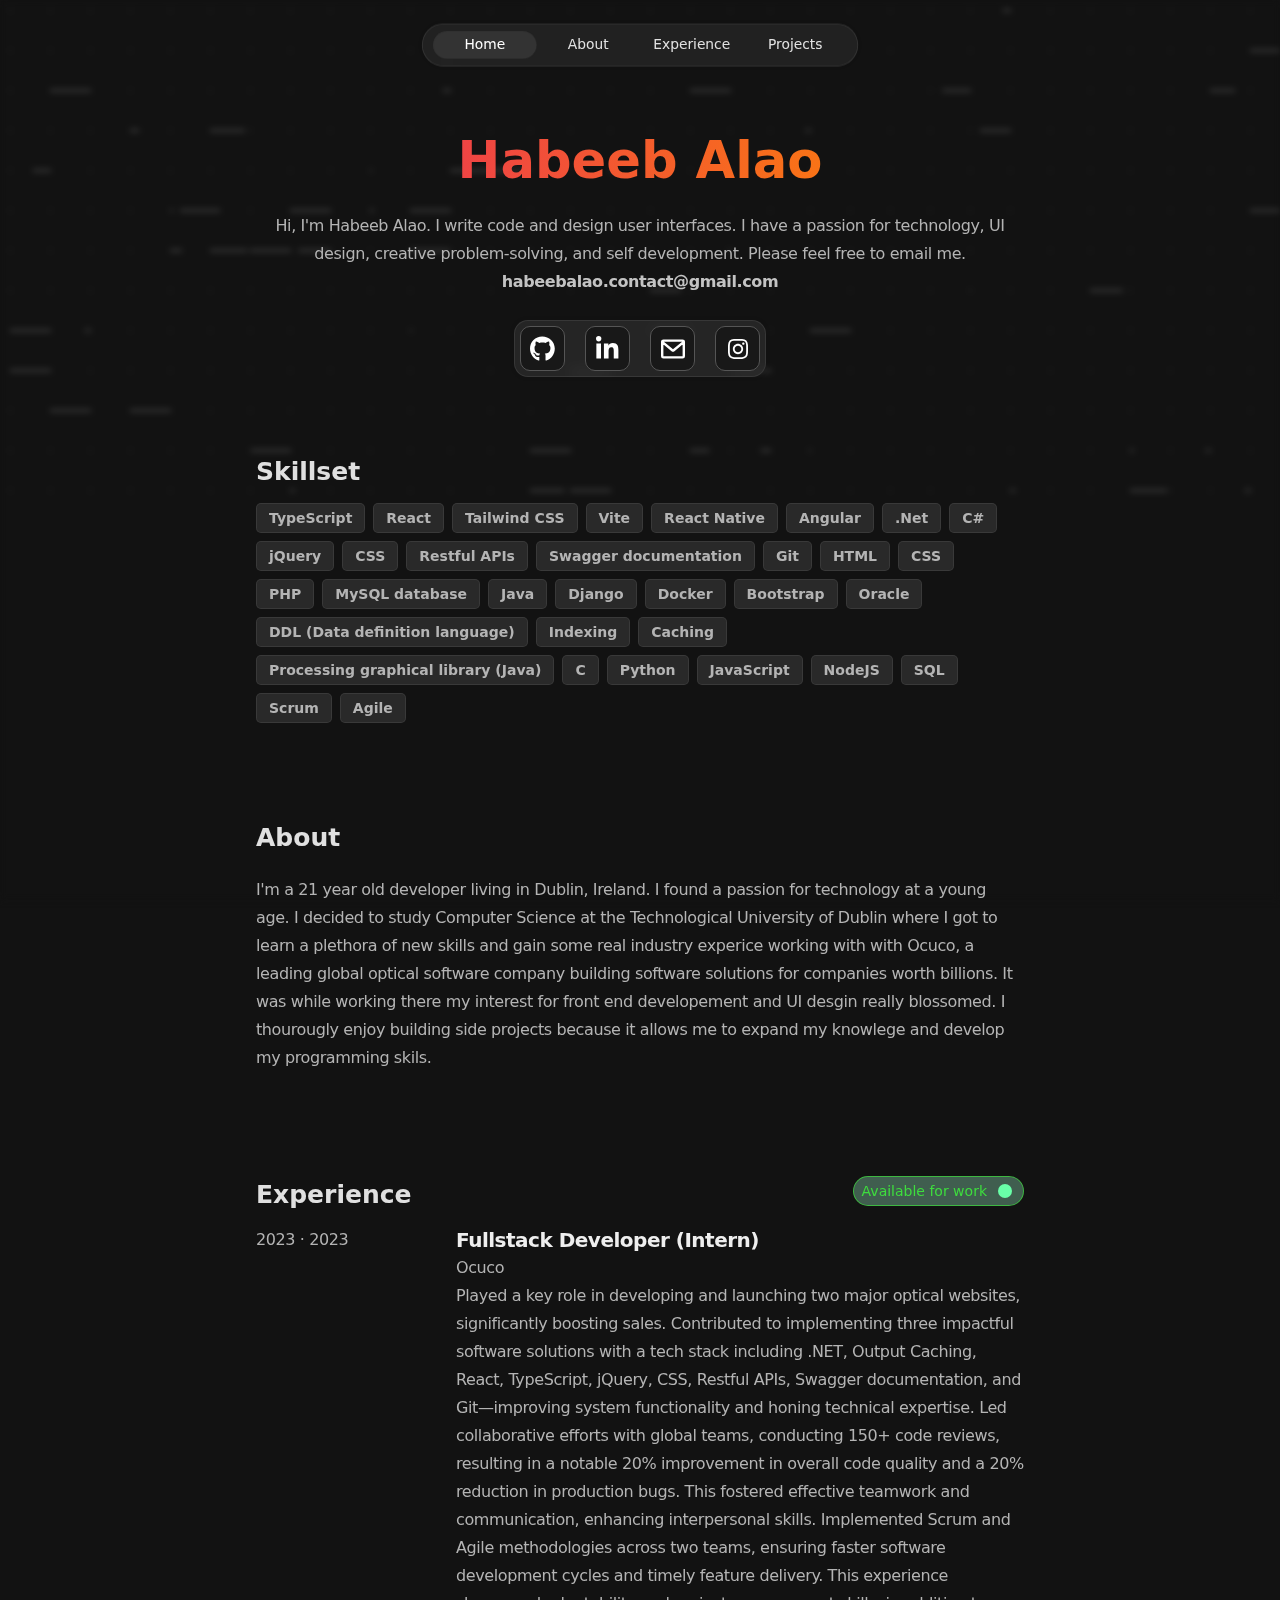
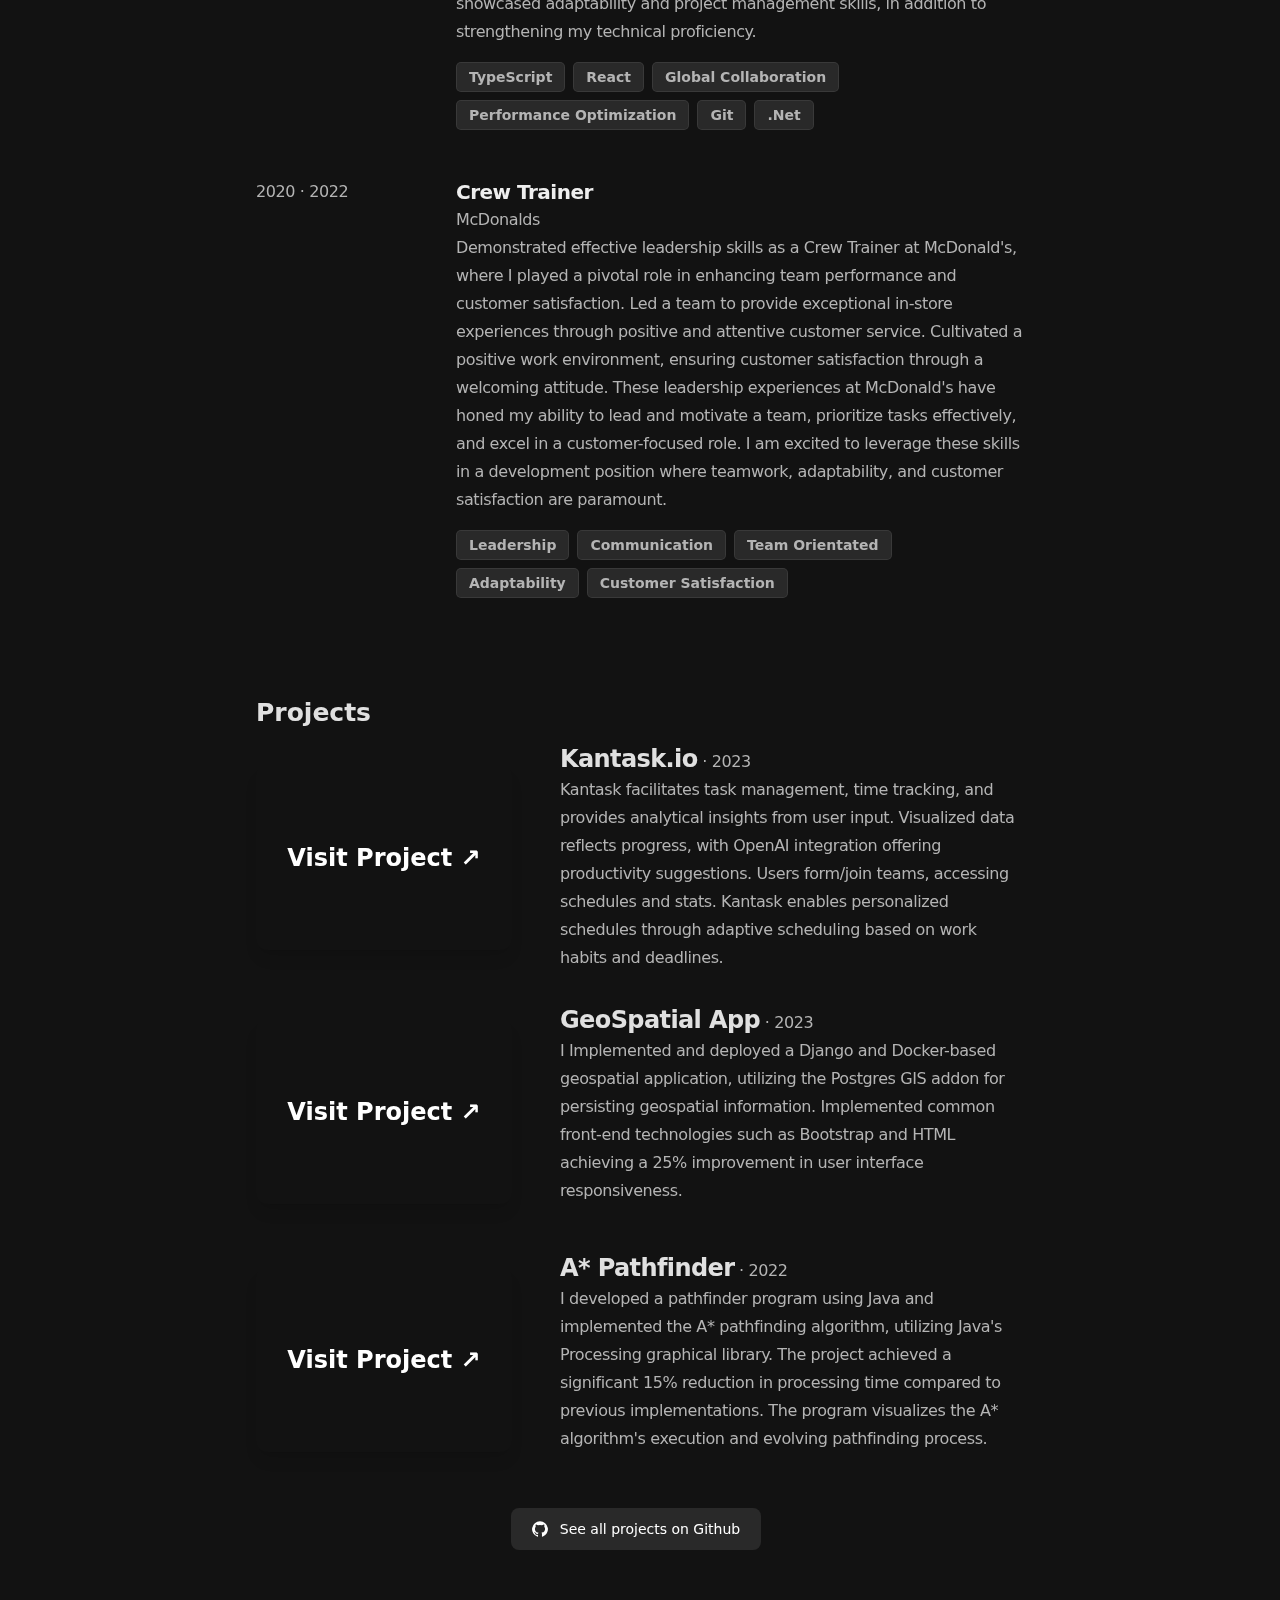
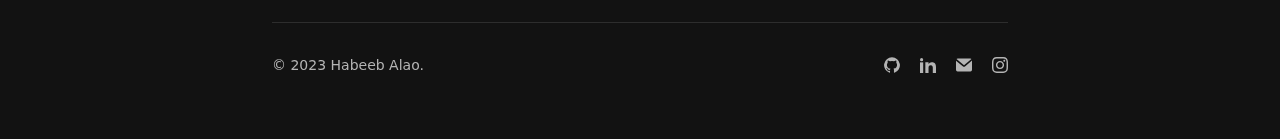
==== index.html @ b889e2da "Updates" ====
<!doctype html>
<html lang="en" data-theme="dark">

<head>
  <meta charset="UTF-8" />
  <meta name="theme-color" content="#121212">
  <link rel="apple-touch-icon" sizes="180x180" href="/assets/apple-touch-icon-Z9yjEpkU.png">
  <link rel="icon" type="image/png" sizes="32x32" href="/assets/favicon-32x32-E_daHqDB.png">
  <link rel="icon" type="image/png" sizes="16x16" href="/assets/favicon-16x16-yGhbkMaC.png">
  <link rel="manifest" href="/assets/site-cBxXiAWk.webmanifest">
  <meta name="viewport" content="width=device-width, initial-scale=1.0" />
  <title>Habeeb Alao | Website</title>
  <script type="module" crossorigin src="/assets/index-dThUNe9s.js"></script>
  <link rel="stylesheet" crossorigin href="/assets/index-zAKXNHGH.css">
</head>

<body>
  <div id="root"></div>
</body>

</html>
---- assets/index-zAKXNHGH.css ----
#root{max-width:1280px;margin:0 auto;padding:2rem;text-align:center}.logo{height:6em;padding:1.5em;will-change:filter;transition:filter .3s}.logo:hover{filter:drop-shadow(0 0 2em #646cffaa)}.logo.react:hover{filter:drop-shadow(0 0 2em #61dafbaa)}@keyframes logo-spin{0%{transform:rotate(0)}to{transform:rotate(360deg)}}@media (prefers-reduced-motion: no-preference){a:nth-of-type(2) .logo{animation:logo-spin infinite 20s linear}}.card{padding:2em}.read-the-docs{color:#888}.social-card{height:-moz-fit-content;height:fit-content;width:-moz-fit-content;width:fit-content;display:flex;align-items:center;justify-content:center;gap:20px;background:#37373780;-webkit-backdrop-filter:blur(5px);backdrop-filter:blur(5px);box-shadow:0 0 5px #0000001a;border:1px solid #404040b5;padding:5px;border-radius:14px}.Btn{width:45px;height:45px;display:flex;align-items:center;justify-content:center;border:none;background-color:transparent;position:relative;border-radius:7px;cursor:pointer;transition:all .3s}.svgContainer{min-width:45px;min-height:45px;display:flex;align-items:center;justify-content:center;background-color:transparent;-webkit-backdrop-filter:blur(0px);backdrop-filter:blur(0px);letter-spacing:.8px;padding:5px;border-radius:10px;transition:all .3s;border:1px solid rgba(156,156,156,.466);z-index:2}.BG{position:absolute;width:100%;height:100%;background:#181818;z-index:1;border-radius:10px;pointer-events:none;transition:all .3s;font-size:0px}.github:hover .BG{background:#24292e}.linkdin:hover .BG{background:#0077b5}.email:hover .BG{background:#c71610}.instagram:hover .BG{background:#f09433;background:linear-gradient(45deg,#f09433,#e6683c,#dc2743,#cc2366,#bc1888);filter:progid:DXImageTransform.Microsoft.gradient(startColorstr="#f09433",endColorstr="#bc1888",GradientType=1)}.Btn:hover .BG{transform:scale(1.5);font-size:20px;color:#fff}.Btn:hover .svgContainer{border:1px solid rgba(216,216,216,.466);background-color:#d1d1d177;-webkit-backdrop-filter:blur(4px);backdrop-filter:blur(4px)}.loader{height:20px;width:20px;border-radius:50%;background-color:#69ffa8;animation:1.5s pulse infinite ease-in-out}@keyframes pulse{0%{box-shadow:0 0 #69ffa8}to{box-shadow:0 0 0 14px #69ffa800}}.selected-item{text-align:center}.controls-container{--highlight-width: auto;--highlight-x-pos: 0;display:fixed;margin:0}.controls{display:inline-flex;justify-content:space-between;background:#262626cc;-webkit-backdrop-filter:blur(10px);backdrop-filter:blur(10px);box-shadow:0 0 5px #0000001a;border-radius:50px;border:1px solid #404040b5;max-width:700px;padding:12px;margin:auto;overflow:hidden;position:relative}.controls input{opacity:0;margin:0;top:0;right:0;bottom:0;left:0;position:absolute;width:100%;cursor:pointer;height:100%}.segment{min-width:120px;position:relative;text-align:center;z-index:1}.segment label{cursor:pointer;display:block;font-weight:400;padding:0 5px;transition:color .5s ease}.segment.active label{color:#fff}.controls:before{content:"";background:#373737cc;width:var(--highlight-width);transform:translate(var(--highlight-x-pos));position:absolute;top:8px;bottom:8px;left:0;z-index:0;-webkit-backdrop-filter:blur(5px);backdrop-filter:blur(5px);border-radius:22px}.controls.ready:before{transition:transform .3s ease,width .3s ease}@media (min-width: 0px){.controls-container{scale:.6;transition:scale .5s ease}}@media (min-width: 365px){.controls-container{scale:.7;transition:scale .5s ease}}@media (min-width: 424px){.controls-container{scale:.8;transition:scale .5s ease}}@media (min-width: 515px){.controls-container{scale:1}}@media (min-width: 1024px){.controls-container{scale:1}}*,:before,:after{box-sizing:border-box;border-width:0;border-style:solid;border-color:#e5e7eb}:before,:after{--tw-content: ""}html,:host{line-height:1.5;-webkit-text-size-adjust:100%;-moz-tab-size:4;-o-tab-size:4;tab-size:4;font-family:ui-sans-serif,system-ui,sans-serif,"Apple Color Emoji","Segoe UI Emoji",Segoe UI Symbol,"Noto Color Emoji";font-feature-settings:normal;font-variation-settings:normal;-webkit-tap-highlight-color:transparent}body{margin:0;line-height:inherit}hr{height:0;color:inherit;border-top-width:1px}abbr:where([title]){-webkit-text-decoration:underline dotted;text-decoration:underline dotted}h1,h2,h3,h4,h5,h6{font-size:inherit;font-weight:inherit}a{color:inherit;text-decoration:inherit}b,strong{font-weight:bolder}code,kbd,samp,pre{font-family:ui-monospace,SFMono-Regular,Menlo,Monaco,Consolas,Liberation Mono,Courier New,monospace;font-feature-settings:normal;font-variation-settings:normal;font-size:1em}small{font-size:80%}sub,sup{font-size:75%;line-height:0;position:relative;vertical-align:baseline}sub{bottom:-.25em}sup{top:-.5em}table{text-indent:0;border-color:inherit;border-collapse:collapse}button,input,optgroup,select,textarea{font-family:inherit;font-feature-settings:inherit;font-variation-settings:inherit;font-size:100%;font-weight:inherit;line-height:inherit;color:inherit;margin:0;padding:0}button,select{text-transform:none}button,[type=button],[type=reset],[type=submit]{-webkit-appearance:button;background-color:transparent;background-image:none}:-moz-focusring{outline:auto}:-moz-ui-invalid{box-shadow:none}progress{vertical-align:baseline}::-webkit-inner-spin-button,::-webkit-outer-spin-button{height:auto}[type=search]{-webkit-appearance:textfield;outline-offset:-2px}::-webkit-search-decoration{-webkit-appearance:none}::-webkit-file-upload-button{-webkit-appearance:button;font:inherit}summary{display:list-item}blockquote,dl,dd,h1,h2,h3,h4,h5,h6,hr,figure,p,pre{margin:0}fieldset{margin:0;padding:0}legend{padding:0}ol,ul,menu{list-style:none;margin:0;padding:0}dialog{padding:0}textarea{resize:vertical}input::-moz-placeholder,textarea::-moz-placeholder{opacity:1;color:#9ca3af}input::placeholder,textarea::placeholder{opacity:1;color:#9ca3af}button,[role=button]{cursor:pointer}:disabled{cursor:default}img,svg,video,canvas,audio,iframe,embed,object{display:block;vertical-align:middle}img,video{max-width:100%;height:auto}[hidden]{display:none}*,:before,:after{--tw-border-spacing-x: 0;--tw-border-spacing-y: 0;--tw-translate-x: 0;--tw-translate-y: 0;--tw-rotate: 0;--tw-skew-x: 0;--tw-skew-y: 0;--tw-scale-x: 1;--tw-scale-y: 1;--tw-pan-x: ;--tw-pan-y: ;--tw-pinch-zoom: ;--tw-scroll-snap-strictness: proximity;--tw-gradient-from-position: ;--tw-gradient-via-position: ;--tw-gradient-to-position: ;--tw-ordinal: ;--tw-slashed-zero: ;--tw-numeric-figure: ;--tw-numeric-spacing: ;--tw-numeric-fraction: ;--tw-ring-inset: ;--tw-ring-offset-width: 0px;--tw-ring-offset-color: #fff;--tw-ring-color: rgb(59 130 246 / .5);--tw-ring-offset-shadow: 0 0 #0000;--tw-ring-shadow: 0 0 #0000;--tw-shadow: 0 0 #0000;--tw-shadow-colored: 0 0 #0000;--tw-blur: ;--tw-brightness: ;--tw-contrast: ;--tw-grayscale: ;--tw-hue-rotate: ;--tw-invert: ;--tw-saturate: ;--tw-sepia: ;--tw-drop-shadow: ;--tw-backdrop-blur: ;--tw-backdrop-brightness: ;--tw-backdrop-contrast: ;--tw-backdrop-grayscale: ;--tw-backdrop-hue-rotate: ;--tw-backdrop-invert: ;--tw-backdrop-opacity: ;--tw-backdrop-saturate: ;--tw-backdrop-sepia: }::backdrop{--tw-border-spacing-x: 0;--tw-border-spacing-y: 0;--tw-translate-x: 0;--tw-translate-y: 0;--tw-rotate: 0;--tw-skew-x: 0;--tw-skew-y: 0;--tw-scale-x: 1;--tw-scale-y: 1;--tw-pan-x: ;--tw-pan-y: ;--tw-pinch-zoom: ;--tw-scroll-snap-strictness: proximity;--tw-gradient-from-position: ;--tw-gradient-via-position: ;--tw-gradient-to-position: ;--tw-ordinal: ;--tw-slashed-zero: ;--tw-numeric-figure: ;--tw-numeric-spacing: ;--tw-numeric-fraction: ;--tw-ring-inset: ;--tw-ring-offset-width: 0px;--tw-ring-offset-color: #fff;--tw-ring-color: rgb(59 130 246 / .5);--tw-ring-offset-shadow: 0 0 #0000;--tw-ring-shadow: 0 0 #0000;--tw-shadow: 0 0 #0000;--tw-shadow-colored: 0 0 #0000;--tw-blur: ;--tw-brightness: ;--tw-contrast: ;--tw-grayscale: ;--tw-hue-rotate: ;--tw-invert: ;--tw-saturate: ;--tw-sepia: ;--tw-drop-shadow: ;--tw-backdrop-blur: ;--tw-backdrop-brightness: ;--tw-backdrop-contrast: ;--tw-backdrop-grayscale: ;--tw-backdrop-hue-rotate: ;--tw-backdrop-invert: ;--tw-backdrop-opacity: ;--tw-backdrop-saturate: ;--tw-backdrop-sepia: }.sr-only{position:absolute;width:1px;height:1px;padding:0;margin:-1px;overflow:hidden;clip:rect(0,0,0,0);white-space:nowrap;border-width:0}.pointer-events-none{pointer-events:none}.visible{visibility:visible}.invisible{visibility:hidden}.static{position:static}.fixed{position:fixed}.absolute{position:absolute}.relative{position:relative}.sticky{position:sticky}.inset-0{top:0;right:0;bottom:0;left:0}.inset-4{top:1rem;right:1rem;bottom:1rem;left:1rem}.inset-x-0{left:0;right:0}.bottom-0{bottom:0}.bottom-\[10\%\]{bottom:10%}.bottom-\[5\%\]{bottom:5%}.left-0{left:0}.left-1{left:.25rem}.left-1\.5{left:.375rem}.left-1\/2{left:50%}.left-2{left:.5rem}.left-3{left:.75rem}.left-\[10\%\]{left:10%}.left-\[5\%\]{left:5%}.right-1{right:.25rem}.right-1\.5{right:.375rem}.right-3{right:.75rem}.right-\[10\%\]{right:10%}.right-\[5\%\]{right:5%}.top-0{top:0}.top-1{top:.25rem}.top-1\/2{top:50%}.top-\[10\%\]{top:10%}.top-\[5\%\]{top:5%}.top-\[var\(--navbar-height\)\]{top:var(--navbar-height)}.-z-30{z-index:-30}.z-0{z-index:0}.z-10{z-index:10}.z-20{z-index:20}.z-30{z-index:30}.z-40{z-index:40}.z-50{z-index:50}.-m-2{margin:-.5rem}.-m-2\.5{margin:-.625rem}.m-0{margin:0}.mx-0{margin-left:0;margin-right:0}.mx-1{margin-left:.25rem;margin-right:.25rem}.mx-\[calc\(\(theme\(spacing\.5\)-theme\(spacing\.1\)\)\/2\)\]{margin-left:.5rem;margin-right:.5rem}.mx-\[calc\(\(theme\(spacing\.6\)-theme\(spacing\.3\)\)\/2\)\]{margin-left:.375rem;margin-right:.375rem}.mx-\[calc\(\(theme\(spacing\.7\)-theme\(spacing\.5\)\)\/2\)\]{margin-left:.25rem;margin-right:.25rem}.mx-auto{margin-left:auto;margin-right:auto}.my-0{margin-top:0;margin-bottom:0}.my-1{margin-top:.25rem;margin-bottom:.25rem}.my-16{margin-top:4rem;margin-bottom:4rem}.my-6{margin-top:1.5rem;margin-bottom:1.5rem}.my-\[calc\(\(theme\(spacing\.5\)-theme\(spacing\.1\)\)\/2\)\]{margin-top:.5rem;margin-bottom:.5rem}.my-\[calc\(\(theme\(spacing\.6\)-theme\(spacing\.3\)\)\/2\)\]{margin-top:.375rem;margin-bottom:.375rem}.my-\[calc\(\(theme\(spacing\.7\)-theme\(spacing\.5\)\)\/2\)\]{margin-top:.25rem;margin-bottom:.25rem}.-mr-2{margin-right:-.5rem}.-ms-2{margin-inline-start:-.5rem}.mb-1{margin-bottom:.25rem}.mb-1\.5{margin-bottom:.375rem}.mb-14{margin-bottom:3.5rem}.mb-2{margin-bottom:.5rem}.mb-3{margin-bottom:.75rem}.mb-4{margin-bottom:1rem}.mb-5{margin-bottom:1.25rem}.mb-6{margin-bottom:1.5rem}.mb-px{margin-bottom:1px}.me-2{margin-inline-end:.5rem}.ml-1{margin-left:.25rem}.ml-2{margin-left:.5rem}.mr-2{margin-right:.5rem}.mr-3{margin-right:.75rem}.ms-5{margin-inline-start:1.25rem}.mt-1{margin-top:.25rem}.mt-10{margin-top:2.5rem}.mt-2{margin-top:.5rem}.mt-4{margin-top:1rem}.mt-\[60px\]{margin-top:60px}.box-border{box-sizing:border-box}.line-clamp-1{overflow:hidden;display:-webkit-box;-webkit-box-orient:vertical;-webkit-line-clamp:1}.block{display:block}.inline-block{display:inline-block}.flex{display:flex}.inline-flex{display:inline-flex}.table{display:table}.grid{display:grid}.inline-grid{display:inline-grid}.hidden{display:none}.\!h-auto{height:auto!important}.h-1{height:.25rem}.h-1\.5{height:.375rem}.h-10{height:2.5rem}.h-12{height:3rem}.h-14{height:3.5rem}.h-16{height:4rem}.h-2{height:.5rem}.h-2\.5{height:.625rem}.h-3{height:.75rem}.h-3\.5{height:.875rem}.h-4{height:1rem}.h-40{height:10rem}.h-5{height:1.25rem}.h-6{height:1.5rem}.h-7{height:1.75rem}.h-8{height:2rem}.h-9{height:2.25rem}.h-\[100dvh\]{height:100dvh}.h-\[216px\]{height:216px}.h-\[2px\]{height:2px}.h-\[calc\(100dvh_-_var\(--navbar-height\)_-_1px\)\]{height:calc(100dvh - var(--navbar-height) - 1px)}.h-\[var\(--navbar-height\)\]{height:var(--navbar-height)}.h-auto{height:auto}.h-fit{height:-moz-fit-content;height:fit-content}.h-full{height:100%}.h-min{height:-moz-min-content;height:min-content}.h-px{height:1px}.h-screen{height:100vh}.max-h-64{max-height:16rem}.max-h-\[calc\(100\%_-_7\.5rem\)\]{max-height:calc(100% - 7.5rem)}.min-h-3{min-height:.75rem}.min-h-3\.5{min-height:.875rem}.min-h-4{min-height:1rem}.min-h-40{min-height:10rem}.min-h-5{min-height:1.25rem}.min-h-6{min-height:1.5rem}.min-h-7{min-height:1.75rem}.w-1{width:.25rem}.w-1\.5{width:.375rem}.w-10{width:2.5rem}.w-12{width:3rem}.w-14{width:3.5rem}.w-2{width:.5rem}.w-2\.5{width:.625rem}.w-3{width:.75rem}.w-3\.5{width:.875rem}.w-4{width:1rem}.w-5{width:1.25rem}.w-6{width:1.5rem}.w-7{width:1.75rem}.w-72{width:18rem}.w-8{width:2rem}.w-9{width:2.25rem}.w-\[80\%\]{width:80%}.w-auto{width:auto}.w-full{width:100%}.w-max{width:-moz-max-content;width:max-content}.w-px{width:1px}.w-screen{width:100vw}.min-w-10{min-width:2.5rem}.min-w-3{min-width:.75rem}.min-w-3\.5{min-width:.875rem}.min-w-4{min-width:1rem}.min-w-5{min-width:1.25rem}.min-w-6{min-width:1.5rem}.min-w-64{min-width:16rem}.min-w-8{min-width:2rem}.min-w-9{min-width:2.25rem}.min-w-\[200px\]{min-width:200px}.min-w-full{min-width:100%}.min-w-max{min-width:-moz-max-content;min-width:max-content}.max-w-2xl{max-width:42rem}.max-w-3xl{max-width:48rem}.max-w-4xl{max-width:56rem}.max-w-5xl{max-width:64rem}.max-w-\[1024px\]{max-width:1024px}.max-w-\[1280px\]{max-width:1280px}.max-w-\[1536px\]{max-width:1536px}.max-w-\[640px\]{max-width:640px}.max-w-\[768px\]{max-width:768px}.max-w-fit{max-width:-moz-fit-content;max-width:fit-content}.max-w-full{max-width:100%}.max-w-lg{max-width:32rem}.max-w-md{max-width:28rem}.max-w-screen-md{max-width:768px}.max-w-screen-xl{max-width:1280px}.max-w-sm{max-width:24rem}.max-w-xl{max-width:36rem}.max-w-xs{max-width:20rem}.flex-1{flex:1 1 0%}.flex-auto{flex:1 1 auto}.flex-initial{flex:0 1 auto}.flex-none{flex:none}.flex-shrink-0,.shrink-0{flex-shrink:0}.flex-grow{flex-grow:1}.basis-0{flex-basis:0px}.table-auto{table-layout:auto}.table-fixed{table-layout:fixed}.origin-center{transform-origin:center}.origin-left{transform-origin:left}.origin-right{transform-origin:right}.origin-top-left{transform-origin:top left}.-translate-x-1\/2{--tw-translate-x: -50%;transform:translate(var(--tw-translate-x),var(--tw-translate-y)) rotate(var(--tw-rotate)) skew(var(--tw-skew-x)) skewY(var(--tw-skew-y)) scaleX(var(--tw-scale-x)) scaleY(var(--tw-scale-y))}.-translate-y-1\/2{--tw-translate-y: -50%;transform:translate(var(--tw-translate-x),var(--tw-translate-y)) rotate(var(--tw-rotate)) skew(var(--tw-skew-x)) skewY(var(--tw-skew-y)) scaleX(var(--tw-scale-x)) scaleY(var(--tw-scale-y))}.translate-x-1{--tw-translate-x: .25rem;transform:translate(var(--tw-translate-x),var(--tw-translate-y)) rotate(var(--tw-rotate)) skew(var(--tw-skew-x)) skewY(var(--tw-skew-y)) scaleX(var(--tw-scale-x)) scaleY(var(--tw-scale-y))}.translate-x-1\/2{--tw-translate-x: 50%;transform:translate(var(--tw-translate-x),var(--tw-translate-y)) rotate(var(--tw-rotate)) skew(var(--tw-skew-x)) skewY(var(--tw-skew-y)) scaleX(var(--tw-scale-x)) scaleY(var(--tw-scale-y))}.translate-y-1{--tw-translate-y: .25rem;transform:translate(var(--tw-translate-x),var(--tw-translate-y)) rotate(var(--tw-rotate)) skew(var(--tw-skew-x)) skewY(var(--tw-skew-y)) scaleX(var(--tw-scale-x)) scaleY(var(--tw-scale-y))}.translate-y-1\/2{--tw-translate-y: 50%;transform:translate(var(--tw-translate-x),var(--tw-translate-y)) rotate(var(--tw-rotate)) skew(var(--tw-skew-x)) skewY(var(--tw-skew-y)) scaleX(var(--tw-scale-x)) scaleY(var(--tw-scale-y))}.rotate-0{--tw-rotate: 0deg;transform:translate(var(--tw-translate-x),var(--tw-translate-y)) rotate(var(--tw-rotate)) skew(var(--tw-skew-x)) skewY(var(--tw-skew-y)) scaleX(var(--tw-scale-x)) scaleY(var(--tw-scale-y))}.rotate-180{--tw-rotate: 180deg;transform:translate(var(--tw-translate-x),var(--tw-translate-y)) rotate(var(--tw-rotate)) skew(var(--tw-skew-x)) skewY(var(--tw-skew-y)) scaleX(var(--tw-scale-x)) scaleY(var(--tw-scale-y))}.scale-0{--tw-scale-x: 0;--tw-scale-y: 0;transform:translate(var(--tw-translate-x),var(--tw-translate-y)) rotate(var(--tw-rotate)) skew(var(--tw-skew-x)) skewY(var(--tw-skew-y)) scaleX(var(--tw-scale-x)) scaleY(var(--tw-scale-y))}.scale-100{--tw-scale-x: 1;--tw-scale-y: 1;transform:translate(var(--tw-translate-x),var(--tw-translate-y)) rotate(var(--tw-rotate)) skew(var(--tw-skew-x)) skewY(var(--tw-skew-y)) scaleX(var(--tw-scale-x)) scaleY(var(--tw-scale-y))}.scale-105{--tw-scale-x: 1.05;--tw-scale-y: 1.05;transform:translate(var(--tw-translate-x),var(--tw-translate-y)) rotate(var(--tw-rotate)) skew(var(--tw-skew-x)) skewY(var(--tw-skew-y)) scaleX(var(--tw-scale-x)) scaleY(var(--tw-scale-y))}.scale-50{--tw-scale-x: .5;--tw-scale-y: .5;transform:translate(var(--tw-translate-x),var(--tw-translate-y)) rotate(var(--tw-rotate)) skew(var(--tw-skew-x)) skewY(var(--tw-skew-y)) scaleX(var(--tw-scale-x)) scaleY(var(--tw-scale-y))}.scale-\[0\.7\]{--tw-scale-x: .7;--tw-scale-y: .7;transform:translate(var(--tw-translate-x),var(--tw-translate-y)) rotate(var(--tw-rotate)) skew(var(--tw-skew-x)) skewY(var(--tw-skew-y)) scaleX(var(--tw-scale-x)) scaleY(var(--tw-scale-y))}.transform{transform:translate(var(--tw-translate-x),var(--tw-translate-y)) rotate(var(--tw-rotate)) skew(var(--tw-skew-x)) skewY(var(--tw-skew-y)) scaleX(var(--tw-scale-x)) scaleY(var(--tw-scale-y))}.animate-none{animation:none}.cursor-default{cursor:default}.cursor-grab{cursor:grab}.cursor-not-allowed{cursor:not-allowed}.cursor-pointer{cursor:pointer}.cursor-text{cursor:text}.touch-none{touch-action:none}.select-none{-webkit-user-select:none;-moz-user-select:none;user-select:none}.resize-none{resize:none}.resize{resize:both}.scroll-py-6{scroll-padding-top:1.5rem;scroll-padding-bottom:1.5rem}.list-none{list-style-type:none}.appearance-none{-webkit-appearance:none;-moz-appearance:none;appearance:none}.grid-cols-4{grid-template-columns:repeat(4,minmax(0,1fr))}.flex-row{flex-direction:row}.flex-col{flex-direction:column}.flex-col-reverse{flex-direction:column-reverse}.flex-wrap{flex-wrap:wrap}.flex-nowrap{flex-wrap:nowrap}.place-content-center{place-content:center}.items-start{align-items:flex-start}.items-end{align-items:flex-end}.items-center{align-items:center}.justify-start{justify-content:flex-start}.justify-end{justify-content:flex-end}.justify-center{justify-content:center}.justify-between{justify-content:space-between}.justify-items-start{justify-items:start}.\!gap-0{gap:0px!important}.gap-0{gap:0px}.gap-0\.5{gap:.125rem}.gap-1{gap:.25rem}.gap-1\.5{gap:.375rem}.gap-12{gap:3rem}.gap-16{gap:4rem}.gap-2{gap:.5rem}.gap-20{gap:5rem}.gap-3{gap:.75rem}.gap-4{gap:1rem}.gap-6{gap:1.5rem}.gap-8{gap:2rem}.space-x-0>:not([hidden])~:not([hidden]){--tw-space-x-reverse: 0;margin-right:calc(0px * var(--tw-space-x-reverse));margin-left:calc(0px * calc(1 - var(--tw-space-x-reverse)))}.space-x-0\.5>:not([hidden])~:not([hidden]){--tw-space-x-reverse: 0;margin-right:calc(.125rem * var(--tw-space-x-reverse));margin-left:calc(.125rem * calc(1 - var(--tw-space-x-reverse)))}.self-center{align-self:center}.overflow-auto{overflow:auto}.overflow-hidden{overflow:hidden}.overflow-visible{overflow:visible}.overflow-x-auto{overflow-x:auto}.overflow-y-auto{overflow-y:auto}.overflow-y-hidden{overflow-y:hidden}.overflow-x-scroll{overflow-x:scroll}.truncate{overflow:hidden;text-overflow:ellipsis;white-space:nowrap}.text-ellipsis{text-overflow:ellipsis}.whitespace-normal{white-space:normal}.whitespace-nowrap{white-space:nowrap}.break-words{overflow-wrap:break-word}.\!rounded-none{border-radius:0!important}.rounded{border-radius:.25rem}.rounded-\[18px\]{border-radius:18px}.rounded-\[5px\]{border-radius:5px}.rounded-full{border-radius:9999px}.rounded-lg{border-radius:.5rem}.rounded-md{border-radius:.375rem}.rounded-none{border-radius:0}.rounded-xl{border-radius:.75rem}.\!rounded-l-none{border-top-left-radius:0!important;border-bottom-left-radius:0!important}.\!rounded-r-none{border-top-right-radius:0!important;border-bottom-right-radius:0!important}.border{border-width:1px}.border-0{border-width:0px}.border-2{border-width:2px}.border-b{border-bottom-width:1px}.border-solid{border-style:solid}.border-dotted{border-style:dotted}.border-none{border-style:none}.border-\[\#2D2D2D\]{--tw-border-opacity: 1;border-color:rgb(45 45 45 / var(--tw-border-opacity))}.border-\[\#3edd3eb5\]{border-color:#3edd3eb5}.border-\[\#404040b5\]{border-color:#404040b5}.border-transparent{border-color:transparent}.border-x-transparent{border-left-color:transparent;border-right-color:transparent}.border-y-transparent{border-top-color:transparent;border-bottom-color:transparent}.border-b-current{border-bottom-color:currentColor}.border-b-white{--tw-border-opacity: 1;border-bottom-color:rgb(255 255 255 / var(--tw-border-opacity))}.border-l-transparent{border-left-color:transparent}.border-r-transparent{border-right-color:transparent}.border-t-transparent{border-top-color:transparent}.bg-\[\#292929\]{--tw-bg-opacity: 1;background-color:rgb(41 41 41 / var(--tw-bg-opacity))}.bg-\[\#669b818d\]{background-color:#669b818d}.bg-current{background-color:currentColor}.bg-inherit{background-color:inherit}.bg-transparent{background-color:transparent}.bg-white{--tw-bg-opacity: 1;background-color:rgb(255 255 255 / var(--tw-bg-opacity))}.bg-gradient-to-b{background-image:linear-gradient(to bottom,var(--tw-gradient-stops))}.bg-gradient-to-r{background-image:linear-gradient(to right,var(--tw-gradient-stops))}.from-neutral-600{--tw-gradient-from: #525252 var(--tw-gradient-from-position);--tw-gradient-to: rgb(82 82 82 / 0) var(--tw-gradient-to-position);--tw-gradient-stops: var(--tw-gradient-from), var(--tw-gradient-to)}.from-red-500{--tw-gradient-from: #ef4444 var(--tw-gradient-from-position);--tw-gradient-to: rgb(239 68 68 / 0) var(--tw-gradient-to-position);--tw-gradient-stops: var(--tw-gradient-from), var(--tw-gradient-to)}.to-orange-500{--tw-gradient-to: #f97316 var(--tw-gradient-to-position)}.to-zinc-800{--tw-gradient-to: #27272a var(--tw-gradient-to-position)}.bg-\[length\:1\.25rem_1\.25rem\]{background-size:1.25rem 1.25rem}.bg-clip-text{-webkit-background-clip:text;background-clip:text}.stroke-current{stroke:currentColor}.object-cover{-o-object-fit:cover;object-fit:cover}.p-1{padding:.25rem}.p-2{padding:.5rem}.p-2\.5{padding:.625rem}.p-3{padding:.75rem}.p-4{padding:1rem}.p-5{padding:1.25rem}.\!px-1{padding-left:.25rem!important;padding-right:.25rem!important}.px-0{padding-left:0;padding-right:0}.px-1{padding-left:.25rem;padding-right:.25rem}.px-1\.5{padding-left:.375rem;padding-right:.375rem}.px-2{padding-left:.5rem;padding-right:.5rem}.px-2\.5{padding-left:.625rem;padding-right:.625rem}.px-3{padding-left:.75rem;padding-right:.75rem}.px-4{padding-left:1rem;padding-right:1rem}.px-5{padding-left:1.25rem;padding-right:1.25rem}.px-6{padding-left:1.5rem;padding-right:1.5rem}.py-0{padding-top:0;padding-bottom:0}.py-0\.5{padding-top:.125rem;padding-bottom:.125rem}.py-1{padding-top:.25rem;padding-bottom:.25rem}.py-1\.5{padding-top:.375rem;padding-bottom:.375rem}.py-2{padding-top:.5rem;padding-bottom:.5rem}.py-2\.5{padding-top:.625rem;padding-bottom:.625rem}.py-3{padding-top:.75rem;padding-bottom:.75rem}.py-4{padding-top:1rem;padding-bottom:1rem}.py-6{padding-top:1.5rem;padding-bottom:1.5rem}.py-\[4px\]{padding-top:4px;padding-bottom:4px}.\!pb-0{padding-bottom:0!important}.pb-0{padding-bottom:0}.pb-0\.5{padding-bottom:.125rem}.pb-1{padding-bottom:.25rem}.pb-1\.5{padding-bottom:.375rem}.pb-2{padding-bottom:.5rem}.pe-2{padding-inline-end:.5rem}.pl-0{padding-left:0}.pl-0\.5{padding-left:.125rem}.pl-1{padding-left:.25rem}.pr-0{padding-right:0}.pr-0\.5{padding-right:.125rem}.pr-1{padding-right:.25rem}.pr-2{padding-right:.5rem}.pr-6{padding-right:1.5rem}.pt-0{padding-top:0}.pt-2{padding-top:.5rem}.pt-4{padding-top:1rem}.pt-6{padding-top:1.5rem}.text-left{text-align:left}.text-center{text-align:center}.text-start{text-align:start}.align-middle{vertical-align:middle}.font-mono{font-family:ui-monospace,SFMono-Regular,Menlo,Monaco,Consolas,Liberation Mono,Courier New,monospace}.font-sans{font-family:ui-sans-serif,system-ui,sans-serif,"Apple Color Emoji","Segoe UI Emoji",Segoe UI Symbol,"Noto Color Emoji"}.text-2xl{font-size:1.5rem;line-height:2rem}.text-3xl{font-size:1.875rem;line-height:2.25rem}.text-\[0\.55rem\]{font-size:.55rem}.text-\[0\.5rem\]{font-size:.5rem}.text-\[0\.6rem\]{font-size:.6rem}.text-\[25px\]{font-size:25px}.text-base{font-size:1rem;line-height:1.5rem}.text-sm{font-size:.875rem;line-height:1.25rem}.text-xl{font-size:1.25rem;line-height:1.75rem}.font-bold{font-weight:700}.font-medium{font-weight:500}.font-normal{font-weight:400}.font-semibold{font-weight:600}.leading-7{line-height:1.75rem}.tracking-tight{letter-spacing:-.025em}.text-\[\#3edd3e\]{--tw-text-opacity: 1;color:rgb(62 221 62 / var(--tw-text-opacity))}.text-\[\#B4B4B4\]{--tw-text-opacity: 1;color:rgb(180 180 180 / var(--tw-text-opacity))}.text-\[\#EEE\]{--tw-text-opacity: 1;color:rgb(238 238 238 / var(--tw-text-opacity))}.text-\[\#F35945\]{--tw-text-opacity: 1;color:rgb(243 89 69 / var(--tw-text-opacity))}.text-\[\#c3c3c3\]{--tw-text-opacity: 1;color:rgb(195 195 195 / var(--tw-text-opacity))}.text-black{--tw-text-opacity: 1;color:rgb(0 0 0 / var(--tw-text-opacity))}.text-current{color:currentColor}.text-gray-500{--tw-text-opacity: 1;color:rgb(107 114 128 / var(--tw-text-opacity))}.text-gray-800{--tw-text-opacity: 1;color:rgb(31 41 55 / var(--tw-text-opacity))}.text-inherit{color:inherit}.text-transparent{color:transparent}.text-white{--tw-text-opacity: 1;color:rgb(255 255 255 / var(--tw-text-opacity))}.text-zinc-400{--tw-text-opacity: 1;color:rgb(161 161 170 / var(--tw-text-opacity))}.text-zinc-600{--tw-text-opacity: 1;color:rgb(82 82 91 / var(--tw-text-opacity))}.underline{text-decoration-line:underline}.no-underline{text-decoration-line:none}.underline-offset-4{text-underline-offset:4px}.antialiased{-webkit-font-smoothing:antialiased;-moz-osx-font-smoothing:grayscale}.subpixel-antialiased{-webkit-font-smoothing:auto;-moz-osx-font-smoothing:auto}.opacity-0{opacity:0}.opacity-100{opacity:1}.opacity-30{opacity:.3}.opacity-50{opacity:.5}.opacity-70{opacity:.7}.opacity-75{opacity:.75}.opacity-\[value\]{opacity:value}.shadow{--tw-shadow: 0 1px 3px 0 rgb(0 0 0 / .1), 0 1px 2px -1px rgb(0 0 0 / .1);--tw-shadow-colored: 0 1px 3px 0 var(--tw-shadow-color), 0 1px 2px -1px var(--tw-shadow-color);box-shadow:var(--tw-ring-offset-shadow, 0 0 #0000),var(--tw-ring-shadow, 0 0 #0000),var(--tw-shadow)}.shadow-\[0_1px_0px_0_rgba\(0\,0\,0\,0\.05\)\]{--tw-shadow: 0 1px 0px 0 rgba(0,0,0,.05);--tw-shadow-colored: 0 1px 0px 0 var(--tw-shadow-color);box-shadow:var(--tw-ring-offset-shadow, 0 0 #0000),var(--tw-ring-shadow, 0 0 #0000),var(--tw-shadow)}.shadow-lg{--tw-shadow: 0 10px 15px -3px rgb(0 0 0 / .1), 0 4px 6px -4px rgb(0 0 0 / .1);--tw-shadow-colored: 0 10px 15px -3px var(--tw-shadow-color), 0 4px 6px -4px var(--tw-shadow-color);box-shadow:var(--tw-ring-offset-shadow, 0 0 #0000),var(--tw-ring-shadow, 0 0 #0000),var(--tw-shadow)}.shadow-md{--tw-shadow: 0 4px 6px -1px rgb(0 0 0 / .1), 0 2px 4px -2px rgb(0 0 0 / .1);--tw-shadow-colored: 0 4px 6px -1px var(--tw-shadow-color), 0 2px 4px -2px var(--tw-shadow-color);box-shadow:var(--tw-ring-offset-shadow, 0 0 #0000),var(--tw-ring-shadow, 0 0 #0000),var(--tw-shadow)}.shadow-none{--tw-shadow: 0 0 #0000;--tw-shadow-colored: 0 0 #0000;box-shadow:var(--tw-ring-offset-shadow, 0 0 #0000),var(--tw-ring-shadow, 0 0 #0000),var(--tw-shadow)}.shadow-sm{--tw-shadow: 0 1px 2px 0 rgb(0 0 0 / .05);--tw-shadow-colored: 0 1px 2px 0 var(--tw-shadow-color);box-shadow:var(--tw-ring-offset-shadow, 0 0 #0000),var(--tw-ring-shadow, 0 0 #0000),var(--tw-shadow)}.shadow-black\/5{--tw-shadow-color: rgb(0 0 0 / .05);--tw-shadow: var(--tw-shadow-colored)}.\!outline-none{outline:2px solid transparent!important;outline-offset:2px!important}.outline-none{outline:2px solid transparent;outline-offset:2px}.ring-1{--tw-ring-offset-shadow: var(--tw-ring-inset) 0 0 0 var(--tw-ring-offset-width) var(--tw-ring-offset-color);--tw-ring-shadow: var(--tw-ring-inset) 0 0 0 calc(1px + var(--tw-ring-offset-width)) var(--tw-ring-color);box-shadow:var(--tw-ring-offset-shadow),var(--tw-ring-shadow),var(--tw-shadow, 0 0 #0000)}.ring-2{--tw-ring-offset-shadow: var(--tw-ring-inset) 0 0 0 var(--tw-ring-offset-width) var(--tw-ring-offset-color);--tw-ring-shadow: var(--tw-ring-inset) 0 0 0 calc(2px + var(--tw-ring-offset-width)) var(--tw-ring-color);box-shadow:var(--tw-ring-offset-shadow),var(--tw-ring-shadow),var(--tw-shadow, 0 0 #0000)}.ring-transparent{--tw-ring-color: transparent}.ring-offset-2{--tw-ring-offset-width: 2px}.blur{--tw-blur: blur(8px);filter:var(--tw-blur) var(--tw-brightness) var(--tw-contrast) var(--tw-grayscale) var(--tw-hue-rotate) var(--tw-invert) var(--tw-saturate) var(--tw-sepia) var(--tw-drop-shadow)}.blur-\[3px\]{--tw-blur: blur(3px);filter:var(--tw-blur) var(--tw-brightness) var(--tw-contrast) var(--tw-grayscale) var(--tw-hue-rotate) var(--tw-invert) var(--tw-saturate) var(--tw-sepia) var(--tw-drop-shadow)}.blur-lg{--tw-blur: blur(16px);filter:var(--tw-blur) var(--tw-brightness) var(--tw-contrast) var(--tw-grayscale) var(--tw-hue-rotate) var(--tw-invert) var(--tw-saturate) var(--tw-sepia) var(--tw-drop-shadow)}.saturate-150{--tw-saturate: saturate(1.5);filter:var(--tw-blur) var(--tw-brightness) var(--tw-contrast) var(--tw-grayscale) var(--tw-hue-rotate) var(--tw-invert) var(--tw-saturate) var(--tw-sepia) var(--tw-drop-shadow)}.filter{filter:var(--tw-blur) var(--tw-brightness) var(--tw-contrast) var(--tw-grayscale) var(--tw-hue-rotate) var(--tw-invert) var(--tw-saturate) var(--tw-sepia) var(--tw-drop-shadow)}.backdrop-blur{--tw-backdrop-blur: blur(8px);-webkit-backdrop-filter:var(--tw-backdrop-blur) var(--tw-backdrop-brightness) var(--tw-backdrop-contrast) var(--tw-backdrop-grayscale) var(--tw-backdrop-hue-rotate) var(--tw-backdrop-invert) var(--tw-backdrop-opacity) var(--tw-backdrop-saturate) var(--tw-backdrop-sepia);backdrop-filter:var(--tw-backdrop-blur) var(--tw-backdrop-brightness) var(--tw-backdrop-contrast) var(--tw-backdrop-grayscale) var(--tw-backdrop-hue-rotate) var(--tw-backdrop-invert) var(--tw-backdrop-opacity) var(--tw-backdrop-saturate) var(--tw-backdrop-sepia)}.backdrop-blur-lg{--tw-backdrop-blur: blur(16px);-webkit-backdrop-filter:var(--tw-backdrop-blur) var(--tw-backdrop-brightness) var(--tw-backdrop-contrast) var(--tw-backdrop-grayscale) var(--tw-backdrop-hue-rotate) var(--tw-backdrop-invert) var(--tw-backdrop-opacity) var(--tw-backdrop-saturate) var(--tw-backdrop-sepia);backdrop-filter:var(--tw-backdrop-blur) var(--tw-backdrop-brightness) var(--tw-backdrop-contrast) var(--tw-backdrop-grayscale) var(--tw-backdrop-hue-rotate) var(--tw-backdrop-invert) var(--tw-backdrop-opacity) var(--tw-backdrop-saturate) var(--tw-backdrop-sepia)}.backdrop-blur-md{--tw-backdrop-blur: blur(12px);-webkit-backdrop-filter:var(--tw-backdrop-blur) var(--tw-backdrop-brightness) var(--tw-backdrop-contrast) var(--tw-backdrop-grayscale) var(--tw-backdrop-hue-rotate) var(--tw-backdrop-invert) var(--tw-backdrop-opacity) var(--tw-backdrop-saturate) var(--tw-backdrop-sepia);backdrop-filter:var(--tw-backdrop-blur) var(--tw-backdrop-brightness) var(--tw-backdrop-contrast) var(--tw-backdrop-grayscale) var(--tw-backdrop-hue-rotate) var(--tw-backdrop-invert) var(--tw-backdrop-opacity) var(--tw-backdrop-saturate) var(--tw-backdrop-sepia)}.backdrop-blur-sm{--tw-backdrop-blur: blur(4px);-webkit-backdrop-filter:var(--tw-backdrop-blur) var(--tw-backdrop-brightness) var(--tw-backdrop-contrast) var(--tw-backdrop-grayscale) var(--tw-backdrop-hue-rotate) var(--tw-backdrop-invert) var(--tw-backdrop-opacity) var(--tw-backdrop-saturate) var(--tw-backdrop-sepia);backdrop-filter:var(--tw-backdrop-blur) var(--tw-backdrop-brightness) var(--tw-backdrop-contrast) var(--tw-backdrop-grayscale) var(--tw-backdrop-hue-rotate) var(--tw-backdrop-invert) var(--tw-backdrop-opacity) var(--tw-backdrop-saturate) var(--tw-backdrop-sepia)}.backdrop-blur-xl{--tw-backdrop-blur: blur(24px);-webkit-backdrop-filter:var(--tw-backdrop-blur) var(--tw-backdrop-brightness) var(--tw-backdrop-contrast) var(--tw-backdrop-grayscale) var(--tw-backdrop-hue-rotate) var(--tw-backdrop-invert) var(--tw-backdrop-opacity) var(--tw-backdrop-saturate) var(--tw-backdrop-sepia);backdrop-filter:var(--tw-backdrop-blur) var(--tw-backdrop-brightness) var(--tw-backdrop-contrast) var(--tw-backdrop-grayscale) var(--tw-backdrop-hue-rotate) var(--tw-backdrop-invert) var(--tw-backdrop-opacity) var(--tw-backdrop-saturate) var(--tw-backdrop-sepia)}.backdrop-saturate-150{--tw-backdrop-saturate: saturate(1.5);-webkit-backdrop-filter:var(--tw-backdrop-blur) var(--tw-backdrop-brightness) var(--tw-backdrop-contrast) var(--tw-backdrop-grayscale) var(--tw-backdrop-hue-rotate) var(--tw-backdrop-invert) var(--tw-backdrop-opacity) var(--tw-backdrop-saturate) var(--tw-backdrop-sepia);backdrop-filter:var(--tw-backdrop-blur) var(--tw-backdrop-brightness) var(--tw-backdrop-contrast) var(--tw-backdrop-grayscale) var(--tw-backdrop-hue-rotate) var(--tw-backdrop-invert) var(--tw-backdrop-opacity) var(--tw-backdrop-saturate) var(--tw-backdrop-sepia)}.backdrop-filter{-webkit-backdrop-filter:var(--tw-backdrop-blur) var(--tw-backdrop-brightness) var(--tw-backdrop-contrast) var(--tw-backdrop-grayscale) var(--tw-backdrop-hue-rotate) var(--tw-backdrop-invert) var(--tw-backdrop-opacity) var(--tw-backdrop-saturate) var(--tw-backdrop-sepia);backdrop-filter:var(--tw-backdrop-blur) var(--tw-backdrop-brightness) var(--tw-backdrop-contrast) var(--tw-backdrop-grayscale) var(--tw-backdrop-hue-rotate) var(--tw-backdrop-invert) var(--tw-backdrop-opacity) var(--tw-backdrop-saturate) var(--tw-backdrop-sepia)}.\!transition-none{transition-property:none!important}.transition{transition-property:color,background-color,border-color,text-decoration-color,fill,stroke,opacity,box-shadow,transform,filter,-webkit-backdrop-filter;transition-property:color,background-color,border-color,text-decoration-color,fill,stroke,opacity,box-shadow,transform,filter,backdrop-filter;transition-property:color,background-color,border-color,text-decoration-color,fill,stroke,opacity,box-shadow,transform,filter,backdrop-filter,-webkit-backdrop-filter;transition-timing-function:cubic-bezier(.4,0,.2,1);transition-duration:.15s}.transition-\[transform\,color\,left\,opacity\]{transition-property:transform,color,left,opacity;transition-timing-function:cubic-bezier(.4,0,.2,1);transition-duration:.15s}.transition-all{transition-property:all;transition-timing-function:cubic-bezier(.4,0,.2,1);transition-duration:.15s}.transition-colors{transition-property:color,background-color,border-color,text-decoration-color,fill,stroke;transition-timing-function:cubic-bezier(.4,0,.2,1);transition-duration:.15s}.transition-none{transition-property:none}.transition-opacity{transition-property:opacity;transition-timing-function:cubic-bezier(.4,0,.2,1);transition-duration:.15s}.transition-shadow{transition-property:box-shadow;transition-timing-function:cubic-bezier(.4,0,.2,1);transition-duration:.15s}.transition-transform{transition-property:transform;transition-timing-function:cubic-bezier(.4,0,.2,1);transition-duration:.15s}.\!duration-100{transition-duration:.1s!important}.\!duration-150{transition-duration:.15s!important}.\!duration-200{transition-duration:.2s!important}.\!duration-300{transition-duration:.3s!important}.\!duration-500{transition-duration:.5s!important}.duration-150{transition-duration:.15s}.\!ease-out{transition-timing-function:cubic-bezier(0,0,.2,1)!important}.ease-in{transition-timing-function:cubic-bezier(.4,0,1,1)}.ease-out{transition-timing-function:cubic-bezier(0,0,.2,1)}.will-change-auto{will-change:auto}.will-change-transform{will-change:transform}.\[--scale-enter\:100\%\]{--scale-enter: 100%}.\[--scale-exit\:100\%\]{--scale-exit: 100%}.\[--slide-enter\:0px\]{--slide-enter: 0px}.\[--slide-exit\:80px\]{--slide-exit: 80px}:root{font-family:Inter,system-ui,Avenir,Helvetica,Arial,sans-serif;line-height:1.5;font-weight:400;color-scheme:light dark;color:#ffffffde;background-color:#121212;font-synthesis:none;text-rendering:optimizeLegibility;-webkit-font-smoothing:antialiased;-moz-osx-font-smoothing:grayscale;scroll-behavior:smooth}a{font-weight:500;color:#fff;text-decoration:inherit}a:hover{color:#f35945}body{margin:0;display:flex;padding-top:100px;min-width:320px;min-height:100vh;scroll-behavior:smooth}h1{font-size:3.2em;line-height:1.1}button{border-radius:8px;border:1px solid transparent;padding:.6em 1.2em;font-size:1em;font-weight:500;font-family:inherit;background-color:#1a1a1a;cursor:pointer;transition:border-color .25s}button:hover{border-color:#f35945}button:focus,button:focus-visible{outline:4px auto -webkit-focus-ring-color}.before\:absolute:before{content:var(--tw-content);position:absolute}.before\:inset-0:before{content:var(--tw-content);top:0;right:0;bottom:0;left:0}.before\:z-0:before{content:var(--tw-content);z-index:0}.before\:z-\[-1\]:before{content:var(--tw-content);z-index:-1}.before\:box-border:before{content:var(--tw-content);box-sizing:border-box}.before\:block:before{content:var(--tw-content);display:block}.before\:hidden:before{content:var(--tw-content);display:none}.before\:h-0:before{content:var(--tw-content);height:0px}.before\:h-0\.5:before{content:var(--tw-content);height:.125rem}.before\:h-11:before{content:var(--tw-content);height:2.75rem}.before\:h-2:before{content:var(--tw-content);height:.5rem}.before\:h-2\.5:before{content:var(--tw-content);height:.625rem}.before\:h-px:before{content:var(--tw-content);height:1px}.before\:w-0:before{content:var(--tw-content);width:0px}.before\:w-11:before{content:var(--tw-content);width:2.75rem}.before\:w-2:before{content:var(--tw-content);width:.5rem}.before\:w-2\.5:before{content:var(--tw-content);width:.625rem}.before\:w-6:before{content:var(--tw-content);width:1.5rem}.before\:-translate-x-full:before{content:var(--tw-content);--tw-translate-x: -100%;transform:translate(var(--tw-translate-x),var(--tw-translate-y)) rotate(var(--tw-rotate)) skew(var(--tw-skew-x)) skewY(var(--tw-skew-y)) scaleX(var(--tw-scale-x)) scaleY(var(--tw-scale-y))}.before\:-translate-y-1:before{content:var(--tw-content);--tw-translate-y: -.25rem;transform:translate(var(--tw-translate-x),var(--tw-translate-y)) rotate(var(--tw-rotate)) skew(var(--tw-skew-x)) skewY(var(--tw-skew-y)) scaleX(var(--tw-scale-x)) scaleY(var(--tw-scale-y))}.before\:rotate-0:before{content:var(--tw-content);--tw-rotate: 0deg;transform:translate(var(--tw-translate-x),var(--tw-translate-y)) rotate(var(--tw-rotate)) skew(var(--tw-skew-x)) skewY(var(--tw-skew-y)) scaleX(var(--tw-scale-x)) scaleY(var(--tw-scale-y))}.before\:rotate-45:before{content:var(--tw-content);--tw-rotate: 45deg;transform:translate(var(--tw-translate-x),var(--tw-translate-y)) rotate(var(--tw-rotate)) skew(var(--tw-skew-x)) skewY(var(--tw-skew-y)) scaleX(var(--tw-scale-x)) scaleY(var(--tw-scale-y))}.before\:animate-\[shimmer_2s_infinite\]:before{content:var(--tw-content);animation:shimmer 2s infinite}.before\:rounded-full:before{content:var(--tw-content);border-radius:9999px}.before\:rounded-none:before{content:var(--tw-content);border-radius:0}.before\:rounded-sm:before{content:var(--tw-content);border-radius:.125rem}.before\:border-2:before{content:var(--tw-content);border-width:2px}.before\:border-t:before{content:var(--tw-content);border-top-width:1px}.before\:border-solid:before{content:var(--tw-content);border-style:solid}.before\:bg-current:before{content:var(--tw-content);background-color:currentColor}.before\:bg-gradient-to-r:before{content:var(--tw-content);background-image:linear-gradient(to right,var(--tw-gradient-stops))}.before\:from-transparent:before{content:var(--tw-content);--tw-gradient-from: transparent var(--tw-gradient-from-position);--tw-gradient-to: rgb(0 0 0 / 0) var(--tw-gradient-to-position);--tw-gradient-stops: var(--tw-gradient-from), var(--tw-gradient-to)}.before\:to-transparent:before{content:var(--tw-content);--tw-gradient-to: transparent var(--tw-gradient-to-position)}.before\:opacity-0:before{content:var(--tw-content);opacity:0}.before\:opacity-100:before{content:var(--tw-content);opacity:1}.before\:transition-colors:before{content:var(--tw-content);transition-property:color,background-color,border-color,text-decoration-color,fill,stroke;transition-timing-function:cubic-bezier(.4,0,.2,1);transition-duration:.15s}.before\:transition-none:before{content:var(--tw-content);transition-property:none}.before\:transition-opacity:before{content:var(--tw-content);transition-property:opacity;transition-timing-function:cubic-bezier(.4,0,.2,1);transition-duration:.15s}.before\:transition-transform:before{content:var(--tw-content);transition-property:transform;transition-timing-function:cubic-bezier(.4,0,.2,1);transition-duration:.15s}.before\:\!duration-300:before{content:var(--tw-content);transition-duration:.3s!important}.before\:duration-150:before{content:var(--tw-content);transition-duration:.15s}.before\:content-\[\'\'\]:before{--tw-content: "";content:var(--tw-content)}.after\:absolute:after{content:var(--tw-content);position:absolute}.after\:inset-0:after{content:var(--tw-content);top:0;right:0;bottom:0;left:0}.after\:-bottom-1:after{content:var(--tw-content);bottom:-.25rem}.after\:-bottom-\[2px\]:after{content:var(--tw-content);bottom:-2px}.after\:bottom-0:after{content:var(--tw-content);bottom:0}.after\:left-0:after{content:var(--tw-content);left:0}.after\:left-1\/2:after{content:var(--tw-content);left:50%}.after\:right-0:after{content:var(--tw-content);right:0}.after\:-z-10:after{content:var(--tw-content);z-index:-10}.after\:ml-0:after{content:var(--tw-content);margin-left:0}.after\:ml-0\.5:after{content:var(--tw-content);margin-left:.125rem}.after\:block:after{content:var(--tw-content);display:block}.after\:h-4:after{content:var(--tw-content);height:1rem}.after\:h-5:after{content:var(--tw-content);height:1.25rem}.after\:h-\[2px\]:after{content:var(--tw-content);height:2px}.after\:h-full:after{content:var(--tw-content);height:100%}.after\:h-px:after{content:var(--tw-content);height:1px}.after\:w-0:after{content:var(--tw-content);width:0px}.after\:w-4:after{content:var(--tw-content);width:1rem}.after\:w-5:after{content:var(--tw-content);width:1.25rem}.after\:w-6:after{content:var(--tw-content);width:1.5rem}.after\:w-\[80\%\]:after{content:var(--tw-content);width:80%}.after\:w-full:after{content:var(--tw-content);width:100%}.after\:origin-center:after{content:var(--tw-content);transform-origin:center}.after\:-translate-x-1\/2:after{content:var(--tw-content);--tw-translate-x: -50%;transform:translate(var(--tw-translate-x),var(--tw-translate-y)) rotate(var(--tw-rotate)) skew(var(--tw-skew-x)) skewY(var(--tw-skew-y)) scaleX(var(--tw-scale-x)) scaleY(var(--tw-scale-y))}.after\:translate-y-1:after{content:var(--tw-content);--tw-translate-y: .25rem;transform:translate(var(--tw-translate-x),var(--tw-translate-y)) rotate(var(--tw-rotate)) skew(var(--tw-skew-x)) skewY(var(--tw-skew-y)) scaleX(var(--tw-scale-x)) scaleY(var(--tw-scale-y))}.after\:rotate-0:after{content:var(--tw-content);--tw-rotate: 0deg;transform:translate(var(--tw-translate-x),var(--tw-translate-y)) rotate(var(--tw-rotate)) skew(var(--tw-skew-x)) skewY(var(--tw-skew-y)) scaleX(var(--tw-scale-x)) scaleY(var(--tw-scale-y))}.after\:scale-50:after{content:var(--tw-content);--tw-scale-x: .5;--tw-scale-y: .5;transform:translate(var(--tw-translate-x),var(--tw-translate-y)) rotate(var(--tw-rotate)) skew(var(--tw-skew-x)) skewY(var(--tw-skew-y)) scaleX(var(--tw-scale-x)) scaleY(var(--tw-scale-y))}.after\:rounded-full:after{content:var(--tw-content);border-radius:9999px}.after\:rounded-none:after{content:var(--tw-content);border-radius:0}.after\:rounded-xl:after{content:var(--tw-content);border-radius:.75rem}.after\:bg-current:after{content:var(--tw-content);background-color:currentColor}.after\:opacity-0:after{content:var(--tw-content);opacity:0}.after\:opacity-100:after{content:var(--tw-content);opacity:1}.after\:shadow-\[0_1px_0px_0_rgba\(0\,0\,0\,0\.05\)\]:after{content:var(--tw-content);--tw-shadow: 0 1px 0px 0 rgba(0,0,0,.05);--tw-shadow-colored: 0 1px 0px 0 var(--tw-shadow-color);box-shadow:var(--tw-ring-offset-shadow, 0 0 #0000),var(--tw-ring-shadow, 0 0 #0000),var(--tw-shadow)}.after\:transition-all:after{content:var(--tw-content);transition-property:all;transition-timing-function:cubic-bezier(.4,0,.2,1);transition-duration:.15s}.after\:transition-none:after{content:var(--tw-content);transition-property:none}.after\:transition-transform:after{content:var(--tw-content);transition-property:transform;transition-timing-function:cubic-bezier(.4,0,.2,1);transition-duration:.15s}.after\:\!duration-200:after{content:var(--tw-content);transition-duration:.2s!important}.after\:duration-150:after{content:var(--tw-content);transition-duration:.15s}.after\:\!ease-linear:after{content:var(--tw-content);transition-timing-function:linear!important}.after\:content-\[\'\'\]:after{--tw-content: "";content:var(--tw-content)}.after\:content-\[\'\*\'\]:after{--tw-content: "*";content:var(--tw-content)}.first\:rounded-l-lg:first-child{border-top-left-radius:.5rem;border-bottom-left-radius:.5rem}.first\:rounded-s-full:first-child{border-start-start-radius:9999px;border-end-start-radius:9999px}.first\:rounded-s-none:first-child{border-start-start-radius:0px;border-end-start-radius:0px}.first\:before\:rounded-l-lg:first-child:before{content:var(--tw-content);border-top-left-radius:.5rem;border-bottom-left-radius:.5rem}.last\:rounded-e-full:last-child{border-start-end-radius:9999px;border-end-end-radius:9999px}.last\:rounded-e-none:last-child{border-start-end-radius:0px;border-end-end-radius:0px}.last\:rounded-r-lg:last-child{border-top-right-radius:.5rem;border-bottom-right-radius:.5rem}.last\:before\:rounded-r-lg:last-child:before{content:var(--tw-content);border-top-right-radius:.5rem;border-bottom-right-radius:.5rem}.first-of-type\:rounded-r-none:first-of-type{border-top-right-radius:0;border-bottom-right-radius:0}.last-of-type\:rounded-l-none:last-of-type{border-top-left-radius:0;border-bottom-left-radius:0}.hover\:scale-125:hover{--tw-scale-x: 1.25;--tw-scale-y: 1.25;transform:translate(var(--tw-translate-x),var(--tw-translate-y)) rotate(var(--tw-rotate)) skew(var(--tw-skew-x)) skewY(var(--tw-skew-y)) scaleX(var(--tw-scale-x)) scaleY(var(--tw-scale-y))}.hover\:bg-\[\#050708\]\/30:hover{background-color:#0507084d}.hover\:text-\[\#F35945\]:hover{--tw-text-opacity: 1;color:rgb(243 89 69 / var(--tw-text-opacity))}.hover\:text-gray-900:hover{--tw-text-opacity: 1;color:rgb(17 24 39 / var(--tw-text-opacity))}.hover\:text-white:hover{--tw-text-opacity: 1;color:rgb(255 255 255 / var(--tw-text-opacity))}.hover\:underline:hover{text-decoration-line:underline}.hover\:\!opacity-100:hover{opacity:1!important}.hover\:opacity-100:hover{opacity:1}.hover\:opacity-80:hover{opacity:.8}.hover\:outline-pink-500:hover{outline-color:#ec4899}.hover\:after\:opacity-100:hover:after{content:var(--tw-content);opacity:1}.focus\:underline:focus{text-decoration-line:underline}.focus\:outline-none:focus{outline:2px solid transparent;outline-offset:2px}.focus\:ring-4:focus{--tw-ring-offset-shadow: var(--tw-ring-inset) 0 0 0 var(--tw-ring-offset-width) var(--tw-ring-offset-color);--tw-ring-shadow: var(--tw-ring-inset) 0 0 0 calc(4px + var(--tw-ring-offset-width)) var(--tw-ring-color);box-shadow:var(--tw-ring-offset-shadow),var(--tw-ring-shadow),var(--tw-shadow, 0 0 #0000)}.focus\:ring-\[\#24292F\]\/50:focus{--tw-ring-color: rgb(36 41 47 / .5)}.focus\:ring-gray-500:focus{--tw-ring-opacity: 1;--tw-ring-color: rgb(107 114 128 / var(--tw-ring-opacity))}.focus-visible\:z-10:focus-visible{z-index:10}.focus-visible\:outline-none:focus-visible{outline:2px solid transparent;outline-offset:2px}.focus-visible\:outline-2:focus-visible{outline-width:2px}.focus-visible\:outline-offset-2:focus-visible{outline-offset:2px}.active\:underline:active{text-decoration-line:underline}.active\:\!opacity-70:active{opacity:.7!important}.group:hover .group-hover\:block{display:block}.group:hover .group-hover\:hidden{display:none}.group:hover .group-hover\:border-current{border-color:currentColor}.group:hover .group-hover\:text-current{color:currentColor}.group.is-splitted .group-\[\.is-splitted\]\:px-4{padding-left:1rem;padding-right:1rem}.aria-expanded\:scale-\[0\.97\][aria-expanded=true]{--tw-scale-x: .97;--tw-scale-y: .97;transform:translate(var(--tw-translate-x),var(--tw-translate-y)) rotate(var(--tw-rotate)) skew(var(--tw-skew-x)) skewY(var(--tw-skew-y)) scaleX(var(--tw-scale-x)) scaleY(var(--tw-scale-y))}.aria-expanded\:opacity-70[aria-expanded=true]{opacity:.7}.data-\[disabled\=true\]\:pointer-events-none[data-disabled=true]{pointer-events:none}.data-\[focus-visible\=true\]\:z-10[data-focus-visible=true],.data-\[focused\=true\]\:z-10[data-focused=true]{z-index:10}.data-\[open\=true\]\:block[data-open=true]{display:block}.data-\[open\=true\]\:flex[data-open=true]{display:flex}.data-\[justify\=end\]\:flex-grow[data-justify=end],.data-\[justify\=start\]\:flex-grow[data-justify=start]{flex-grow:1}.data-\[justify\=end\]\:basis-0[data-justify=end],.data-\[justify\=start\]\:basis-0[data-justify=start]{flex-basis:0px}.data-\[focus-visible\=true\]\:-translate-x-3[data-focus-visible=true],.data-\[hover\=true\]\:-translate-x-3[data-hover=true]{--tw-translate-x: -.75rem;transform:translate(var(--tw-translate-x),var(--tw-translate-y)) rotate(var(--tw-rotate)) skew(var(--tw-skew-x)) skewY(var(--tw-skew-y)) scaleX(var(--tw-scale-x)) scaleY(var(--tw-scale-y))}.data-\[hover\=true\]\:translate-x-0[data-hover=true]{--tw-translate-x: 0px;transform:translate(var(--tw-translate-x),var(--tw-translate-y)) rotate(var(--tw-rotate)) skew(var(--tw-skew-x)) skewY(var(--tw-skew-y)) scaleX(var(--tw-scale-x)) scaleY(var(--tw-scale-y))}.data-\[before\=true\]\:rotate-180[data-before=true],.data-\[direction\=ascending\]\:rotate-180[data-direction=ascending]{--tw-rotate: 180deg;transform:translate(var(--tw-translate-x),var(--tw-translate-y)) rotate(var(--tw-rotate)) skew(var(--tw-skew-x)) skewY(var(--tw-skew-y)) scaleX(var(--tw-scale-x)) scaleY(var(--tw-scale-y))}.data-\[open\=true\]\:-rotate-90[data-open=true]{--tw-rotate: -90deg;transform:translate(var(--tw-translate-x),var(--tw-translate-y)) rotate(var(--tw-rotate)) skew(var(--tw-skew-x)) skewY(var(--tw-skew-y)) scaleX(var(--tw-scale-x)) scaleY(var(--tw-scale-y))}.data-\[open\=true\]\:rotate-180[data-open=true]{--tw-rotate: 180deg;transform:translate(var(--tw-translate-x),var(--tw-translate-y)) rotate(var(--tw-rotate)) skew(var(--tw-skew-x)) skewY(var(--tw-skew-y)) scaleX(var(--tw-scale-x)) scaleY(var(--tw-scale-y))}.data-\[invisible\=true\]\:scale-0[data-invisible=true]{--tw-scale-x: 0;--tw-scale-y: 0;transform:translate(var(--tw-translate-x),var(--tw-translate-y)) rotate(var(--tw-rotate)) skew(var(--tw-skew-x)) skewY(var(--tw-skew-y)) scaleX(var(--tw-scale-x)) scaleY(var(--tw-scale-y))}.data-\[pressed\=true\]\:scale-\[0\.97\][data-pressed=true]{--tw-scale-x: .97;--tw-scale-y: .97;transform:translate(var(--tw-translate-x),var(--tw-translate-y)) rotate(var(--tw-rotate)) skew(var(--tw-skew-x)) skewY(var(--tw-skew-y)) scaleX(var(--tw-scale-x)) scaleY(var(--tw-scale-y))}.data-\[disabled\=true\]\:cursor-not-allowed[data-disabled=true]{cursor:not-allowed}.data-\[dragging\=true\]\:cursor-grabbing[data-dragging=true]{cursor:grabbing}.data-\[sortable\=true\]\:cursor-pointer[data-sortable=true],.data-\[visible\=true\]\:cursor-pointer[data-visible=true]{cursor:pointer}.data-\[orientation\=horizontal\]\:flex-row[data-orientation=horizontal]{flex-direction:row}.data-\[has-helper\=true\]\:items-start[data-has-helper=true]{align-items:flex-start}.data-\[justify\=start\]\:justify-start[data-justify=start]{justify-content:flex-start}.data-\[justify\=end\]\:justify-end[data-justify=end]{justify-content:flex-end}.data-\[justify\=center\]\:justify-center[data-justify=center]{justify-content:center}.data-\[thumb-hidden\=false\]\:border-x-\[calc\(theme\(spacing\.5\)\/2\)\][data-thumb-hidden=false]{border-left-width:.625rem;border-right-width:.625rem}.data-\[thumb-hidden\=false\]\:border-x-\[calc\(theme\(spacing\.6\)\/2\)\][data-thumb-hidden=false]{border-left-width:.75rem;border-right-width:.75rem}.data-\[thumb-hidden\=false\]\:border-x-\[calc\(theme\(spacing\.7\)\/2\)\][data-thumb-hidden=false]{border-left-width:.875rem;border-right-width:.875rem}.data-\[thumb-hidden\=false\]\:border-y-\[calc\(theme\(spacing\.5\)\/2\)\][data-thumb-hidden=false]{border-top-width:.625rem;border-bottom-width:.625rem}.data-\[thumb-hidden\=false\]\:border-y-\[calc\(theme\(spacing\.6\)\/2\)\][data-thumb-hidden=false]{border-top-width:.75rem;border-bottom-width:.75rem}.data-\[thumb-hidden\=false\]\:border-y-\[calc\(theme\(spacing\.7\)\/2\)\][data-thumb-hidden=false]{border-top-width:.875rem;border-bottom-width:.875rem}.data-\[menu-open\=true\]\:border-none[data-menu-open=true]{border-style:none}.data-\[hover\=true\]\:bg-transparent[data-hover=true]{background-color:transparent}.data-\[loaded\=true\]\:\!bg-transparent[data-loaded=true]{background-color:transparent!important}.data-\[has-end-content\=true\]\:pe-1\.5[data-has-end-content=true]{padding-inline-end:.375rem}.data-\[has-start-content\=true\]\:ps-1\.5[data-has-start-content=true]{padding-inline-start:.375rem}.data-\[has-title\=true\]\:pt-1[data-has-title=true]{padding-top:.25rem}.data-\[active\=true\]\:font-semibold[data-active=true]{font-weight:600}.data-\[disabled\=true\]\:opacity-30[data-disabled=true]{opacity:.3}.data-\[in-range\=true\]\:opacity-100[data-in-range=true]{opacity:1}.data-\[invisible\=true\]\:opacity-0[data-invisible=true]{opacity:0}.data-\[loaded\=true\]\:opacity-100[data-loaded=true],.data-\[moving\]\:opacity-100[data-moving]{opacity:1}.data-\[pressed\=true\]\:opacity-70[data-pressed=true]{opacity:.7}.data-\[visible\=true\]\:opacity-100[data-visible=true]{opacity:1}.data-\[active\=true\]\:shadow-md[data-active=true]{--tw-shadow: 0 4px 6px -1px rgb(0 0 0 / .1), 0 2px 4px -2px rgb(0 0 0 / .1);--tw-shadow-colored: 0 4px 6px -1px var(--tw-shadow-color), 0 2px 4px -2px var(--tw-shadow-color);box-shadow:var(--tw-ring-offset-shadow, 0 0 #0000),var(--tw-ring-shadow, 0 0 #0000),var(--tw-shadow)}.data-\[hover\=true\]\:shadow-lg[data-hover=true]{--tw-shadow: 0 10px 15px -3px rgb(0 0 0 / .1), 0 4px 6px -4px rgb(0 0 0 / .1);--tw-shadow-colored: 0 10px 15px -3px var(--tw-shadow-color), 0 4px 6px -4px var(--tw-shadow-color);box-shadow:var(--tw-ring-offset-shadow, 0 0 #0000),var(--tw-ring-shadow, 0 0 #0000),var(--tw-shadow)}.data-\[focus-visible\=true\]\:outline-2[data-focus-visible=true]{outline-width:2px}.data-\[focus-visible\=true\]\:outline-offset-2[data-focus-visible=true]{outline-offset:2px}.data-\[menu-open\=true\]\:backdrop-blur-xl[data-menu-open=true]{--tw-backdrop-blur: blur(24px);-webkit-backdrop-filter:var(--tw-backdrop-blur) var(--tw-backdrop-brightness) var(--tw-backdrop-contrast) var(--tw-backdrop-grayscale) var(--tw-backdrop-hue-rotate) var(--tw-backdrop-invert) var(--tw-backdrop-opacity) var(--tw-backdrop-saturate) var(--tw-backdrop-sepia);backdrop-filter:var(--tw-backdrop-blur) var(--tw-backdrop-brightness) var(--tw-backdrop-contrast) var(--tw-backdrop-grayscale) var(--tw-backdrop-hue-rotate) var(--tw-backdrop-invert) var(--tw-backdrop-opacity) var(--tw-backdrop-saturate) var(--tw-backdrop-sepia)}.data-\[hover\=true\]\:transition-colors[data-hover=true]{transition-property:color,background-color,border-color,text-decoration-color,fill,stroke;transition-timing-function:cubic-bezier(.4,0,.2,1);transition-duration:.15s}.data-\[moving\=true\]\:transition-transform[data-moving=true]{transition-property:transform;transition-timing-function:cubic-bezier(.4,0,.2,1);transition-duration:.15s}.data-\[sortable\=true\]\:transition-colors[data-sortable=true]{transition-property:color,background-color,border-color,text-decoration-color,fill,stroke;transition-timing-function:cubic-bezier(.4,0,.2,1);transition-duration:.15s}.data-\[bottom-scroll\=true\]\:\[mask-image\:linear-gradient\(180deg\,\#000_calc\(100\%_-_var\(--scroll-shadow-size\)\)\,transparent\)\][data-bottom-scroll=true]{-webkit-mask-image:linear-gradient(180deg,#000 calc(100% - var(--scroll-shadow-size)),transparent);mask-image:linear-gradient(180deg,#000 calc(100% - var(--scroll-shadow-size)),transparent)}.data-\[left-right-scroll\=true\]\:\[mask-image\:linear-gradient\(to_right\,\#000\,\#000\,transparent_0\,\#000_var\(--scroll-shadow-size\)\,\#000_calc\(100\%_-_var\(--scroll-shadow-size\)\)\,transparent\)\][data-left-right-scroll=true]{-webkit-mask-image:linear-gradient(to right,#000,#000,transparent 0,#000 var(--scroll-shadow-size),#000 calc(100% - var(--scroll-shadow-size)),transparent);mask-image:linear-gradient(to right,#000,#000,transparent 0,#000 var(--scroll-shadow-size),#000 calc(100% - var(--scroll-shadow-size)),transparent)}.data-\[left-scroll\=true\]\:\[mask-image\:linear-gradient\(270deg\,\#000_calc\(100\%_-_var\(--scroll-shadow-size\)\)\,transparent\)\][data-left-scroll=true]{-webkit-mask-image:linear-gradient(270deg,#000 calc(100% - var(--scroll-shadow-size)),transparent);mask-image:linear-gradient(270deg,#000 calc(100% - var(--scroll-shadow-size)),transparent)}.data-\[right-scroll\=true\]\:\[mask-image\:linear-gradient\(90deg\,\#000_calc\(100\%_-_var\(--scroll-shadow-size\)\)\,transparent\)\][data-right-scroll=true]{-webkit-mask-image:linear-gradient(90deg,#000 calc(100% - var(--scroll-shadow-size)),transparent);mask-image:linear-gradient(90deg,#000 calc(100% - var(--scroll-shadow-size)),transparent)}.data-\[top-bottom-scroll\=true\]\:\[mask-image\:linear-gradient\(\#000\,\#000\,transparent_0\,\#000_var\(--scroll-shadow-size\)\,\#000_calc\(100\%_-_var\(--scroll-shadow-size\)\)\,transparent\)\][data-top-bottom-scroll=true]{-webkit-mask-image:linear-gradient(#000,#000,transparent 0,#000 var(--scroll-shadow-size),#000 calc(100% - var(--scroll-shadow-size)),transparent);mask-image:linear-gradient(#000,#000,transparent 0,#000 var(--scroll-shadow-size),#000 calc(100% - var(--scroll-shadow-size)),transparent)}.data-\[top-scroll\=true\]\:\[mask-image\:linear-gradient\(0deg\,\#000_calc\(100\%_-_var\(--scroll-shadow-size\)\)\,transparent\)\][data-top-scroll=true]{-webkit-mask-image:linear-gradient(0deg,#000 calc(100% - var(--scroll-shadow-size)),transparent);mask-image:linear-gradient(0deg,#000 calc(100% - var(--scroll-shadow-size)),transparent)}.data-\[placement\=bottom-end\]\:before\:-top-\[calc\(theme\(spacing\.5\)\/4_-_1\.5px\)\][data-placement=bottom-end]:before{content:var(--tw-content);top:calc((.3125rem - 1.5px)*-1)}.data-\[placement\=bottom-end\]\:before\:right-3[data-placement=bottom-end]:before{content:var(--tw-content);right:.75rem}.data-\[placement\=bottom-start\]\:before\:-top-\[calc\(theme\(spacing\.5\)\/4_-_1\.5px\)\][data-placement=bottom-start]:before{content:var(--tw-content);top:calc((.3125rem - 1.5px)*-1)}.data-\[placement\=bottom-start\]\:before\:left-3[data-placement=bottom-start]:before{content:var(--tw-content);left:.75rem}.data-\[placement\=bottom\]\:before\:-top-\[calc\(theme\(spacing\.5\)\/4_-_1\.5px\)\][data-placement=bottom]:before{content:var(--tw-content);top:calc((.3125rem - 1.5px)*-1)}.data-\[placement\=bottom\]\:before\:left-1\/2[data-placement=bottom]:before{content:var(--tw-content);left:50%}.data-\[placement\=left-end\]\:before\:-right-\[calc\(theme\(spacing\.5\)\/4_-_3px\)\][data-placement=left-end]:before{content:var(--tw-content);right:calc((.3125rem - 3px)*-1)}.data-\[placement\=left-end\]\:before\:bottom-1\/4[data-placement=left-end]:before{content:var(--tw-content);bottom:25%}.data-\[placement\=left-start\]\:before\:-right-\[calc\(theme\(spacing\.5\)\/4_-_3px\)\][data-placement=left-start]:before{content:var(--tw-content);right:calc((.3125rem - 3px)*-1)}.data-\[placement\=left-start\]\:before\:top-1\/4[data-placement=left-start]:before{content:var(--tw-content);top:25%}.data-\[placement\=left\]\:before\:-right-\[calc\(theme\(spacing\.5\)\/4_-_2px\)\][data-placement=left]:before{content:var(--tw-content);right:calc((.3125rem - 2px)*-1)}.data-\[placement\=left\]\:before\:top-1\/2[data-placement=left]:before{content:var(--tw-content);top:50%}.data-\[placement\=right-end\]\:before\:-left-\[calc\(theme\(spacing\.5\)\/4_-_3px\)\][data-placement=right-end]:before{content:var(--tw-content);left:calc((.3125rem - 3px)*-1)}.data-\[placement\=right-end\]\:before\:bottom-1\/4[data-placement=right-end]:before{content:var(--tw-content);bottom:25%}.data-\[placement\=right-start\]\:before\:-left-\[calc\(theme\(spacing\.5\)\/4_-_3px\)\][data-placement=right-start]:before{content:var(--tw-content);left:calc((.3125rem - 3px)*-1)}.data-\[placement\=right-start\]\:before\:top-1\/4[data-placement=right-start]:before{content:var(--tw-content);top:25%}.data-\[placement\=right\]\:before\:-left-\[calc\(theme\(spacing\.5\)\/4_-_2px\)\][data-placement=right]:before{content:var(--tw-content);left:calc((.3125rem - 2px)*-1)}.data-\[placement\=right\]\:before\:top-1\/2[data-placement=right]:before{content:var(--tw-content);top:50%}.data-\[placement\=top-end\]\:before\:-bottom-\[calc\(theme\(spacing\.5\)\/4_-_1\.5px\)\][data-placement=top-end]:before{content:var(--tw-content);bottom:calc((.3125rem - 1.5px)*-1)}.data-\[placement\=top-end\]\:before\:right-3[data-placement=top-end]:before{content:var(--tw-content);right:.75rem}.data-\[placement\=top-start\]\:before\:-bottom-\[calc\(theme\(spacing\.5\)\/4_-_1\.5px\)\][data-placement=top-start]:before{content:var(--tw-content);bottom:calc((.3125rem - 1.5px)*-1)}.data-\[placement\=top-start\]\:before\:left-3[data-placement=top-start]:before{content:var(--tw-content);left:.75rem}.data-\[placement\=top\]\:before\:-bottom-\[calc\(theme\(spacing\.5\)\/4_-_1\.5px\)\][data-placement=top]:before{content:var(--tw-content);bottom:calc((.3125rem - 1.5px)*-1)}.data-\[placement\=top\]\:before\:left-1\/2[data-placement=top]:before{content:var(--tw-content);left:50%}.data-\[arrow\=true\]\:before\:block[data-arrow=true]:before{content:var(--tw-content);display:block}.data-\[placement\=bottom\]\:before\:-translate-x-1\/2[data-placement=bottom]:before{content:var(--tw-content);--tw-translate-x: -50%;transform:translate(var(--tw-translate-x),var(--tw-translate-y)) rotate(var(--tw-rotate)) skew(var(--tw-skew-x)) skewY(var(--tw-skew-y)) scaleX(var(--tw-scale-x)) scaleY(var(--tw-scale-y))}.data-\[placement\=left\]\:before\:-translate-y-1\/2[data-placement=left]:before{content:var(--tw-content);--tw-translate-y: -50%;transform:translate(var(--tw-translate-x),var(--tw-translate-y)) rotate(var(--tw-rotate)) skew(var(--tw-skew-x)) skewY(var(--tw-skew-y)) scaleX(var(--tw-scale-x)) scaleY(var(--tw-scale-y))}.data-\[placement\=right\]\:before\:-translate-y-1\/2[data-placement=right]:before{content:var(--tw-content);--tw-translate-y: -50%;transform:translate(var(--tw-translate-x),var(--tw-translate-y)) rotate(var(--tw-rotate)) skew(var(--tw-skew-x)) skewY(var(--tw-skew-y)) scaleX(var(--tw-scale-x)) scaleY(var(--tw-scale-y))}.data-\[placement\=top\]\:before\:-translate-x-1\/2[data-placement=top]:before{content:var(--tw-content);--tw-translate-x: -50%;transform:translate(var(--tw-translate-x),var(--tw-translate-y)) rotate(var(--tw-rotate)) skew(var(--tw-skew-x)) skewY(var(--tw-skew-y)) scaleX(var(--tw-scale-x)) scaleY(var(--tw-scale-y))}.data-\[loaded\=true\]\:before\:animate-none[data-loaded=true]:before{content:var(--tw-content);animation:none}.data-\[loaded\=true\]\:before\:opacity-0[data-loaded=true]:before{content:var(--tw-content);opacity:0}.data-\[selected\=true\]\:before\:opacity-100[data-selected=true]:before{content:var(--tw-content);opacity:1}.data-\[focus\=true\]\:after\:w-full[data-focus=true]:after{content:var(--tw-content);width:100%}.data-\[open\=true\]\:after\:w-full[data-open=true]:after{content:var(--tw-content);width:100%}.data-\[dragging\=true\]\:after\:scale-100[data-dragging=true]:after{content:var(--tw-content);--tw-scale-x: 1;--tw-scale-y: 1;transform:translate(var(--tw-translate-x),var(--tw-translate-y)) rotate(var(--tw-rotate)) skew(var(--tw-skew-x)) skewY(var(--tw-skew-y)) scaleX(var(--tw-scale-x)) scaleY(var(--tw-scale-y))}.data-\[loaded\=true\]\:after\:opacity-0[data-loaded=true]:after{content:var(--tw-content);opacity:0}.data-\[selected\=true\]\:after\:opacity-100[data-selected=true]:after{content:var(--tw-content);opacity:1}.group[data-filled-within=true] .group-data-\[filled-within\=true\]\:pointer-events-auto,.group[data-filled=true] .group-data-\[filled\=true\]\:pointer-events-auto{pointer-events:auto}.group[data-filled-within=true] .group-data-\[filled-within\=true\]\:left-0,.group[data-filled=true] .group-data-\[filled\=true\]\:left-0{left:0}.group[data-focus-visible=true] .group-data-\[focus-visible\=true\]\:z-10{z-index:10}.group[data-selected=true] .group-data-\[selected\=true\]\:ml-4{margin-left:1rem}.group[data-selected=true] .group-data-\[selected\=true\]\:ml-5{margin-left:1.25rem}.group[data-selected=true] .group-data-\[selected\=true\]\:ml-6{margin-left:1.5rem}.group[data-selected][data-pressed] .group-data-\[selected\]\:group-data-\[pressed\]\:ml-3{margin-left:.75rem}.group[data-selected][data-pressed] .group-data-\[selected\]\:group-data-\[pressed\]\:ml-4{margin-left:1rem}.group[data-selected][data-pressed] .group-data-\[selected\]\:group-data-\[pressed\]\:ml-5{margin-left:1.25rem}.group[data-focus-visible=true] .group-data-\[focus-visible\=true\]\:block{display:block}.group[data-has-helper=true] .group-data-\[has-helper\=true\]\:flex{display:flex}.group[data-focus-visible=true] .group-data-\[focus-visible\=true\]\:hidden{display:none}.group[data-pressed=true] .group-data-\[pressed\=true\]\:w-5{width:1.25rem}.group[data-pressed=true] .group-data-\[pressed\=true\]\:w-6{width:1.5rem}.group[data-pressed=true] .group-data-\[pressed\=true\]\:w-7{width:1.75rem}.group[data-selected=true] .group-data-\[selected\=true\]\:translate-x-3{--tw-translate-x: .75rem;transform:translate(var(--tw-translate-x),var(--tw-translate-y)) rotate(var(--tw-rotate)) skew(var(--tw-skew-x)) skewY(var(--tw-skew-y)) scaleX(var(--tw-scale-x)) scaleY(var(--tw-scale-y))}.group[data-copied=true] .group-data-\[copied\=true\]\:scale-100{--tw-scale-x: 1;--tw-scale-y: 1;transform:translate(var(--tw-translate-x),var(--tw-translate-y)) rotate(var(--tw-rotate)) skew(var(--tw-skew-x)) skewY(var(--tw-skew-y)) scaleX(var(--tw-scale-x)) scaleY(var(--tw-scale-y))}.group[data-copied=true] .group-data-\[copied\=true\]\:scale-50{--tw-scale-x: .5;--tw-scale-y: .5;transform:translate(var(--tw-translate-x),var(--tw-translate-y)) rotate(var(--tw-rotate)) skew(var(--tw-skew-x)) skewY(var(--tw-skew-y)) scaleX(var(--tw-scale-x)) scaleY(var(--tw-scale-y))}.group[data-pressed=true] .group-data-\[pressed\=true\]\:scale-95{--tw-scale-x: .95;--tw-scale-y: .95;transform:translate(var(--tw-translate-x),var(--tw-translate-y)) rotate(var(--tw-rotate)) skew(var(--tw-skew-x)) skewY(var(--tw-skew-y)) scaleX(var(--tw-scale-x)) scaleY(var(--tw-scale-y))}.group[data-selected=true] .group-data-\[selected\=true\]\:scale-100{--tw-scale-x: 1;--tw-scale-y: 1;transform:translate(var(--tw-translate-x),var(--tw-translate-y)) rotate(var(--tw-rotate)) skew(var(--tw-skew-x)) skewY(var(--tw-skew-y)) scaleX(var(--tw-scale-x)) scaleY(var(--tw-scale-y))}.group[data-has-label=true] .group-data-\[has-label\=true\]\:items-start{align-items:flex-start}.group[data-has-label=true] .group-data-\[has-label\=true\]\:items-end{align-items:flex-end}.group[data-has-helper=true] .group-data-\[has-helper\=true\]\:pt-2{padding-top:.5rem}.group[data-has-helper=true] .group-data-\[has-helper\=true\]\:pt-3{padding-top:.75rem}.group[data-has-helper=true] .group-data-\[has-helper\=true\]\:pt-4,.group[data-has-label=true] .group-data-\[has-label\=true\]\:pt-4{padding-top:1rem}.group[data-has-label=true] .group-data-\[has-label\=true\]\:pt-5{padding-top:1.25rem}.group[data-copied=true] .group-data-\[copied\=true\]\:opacity-0{opacity:0}.group[data-copied=true] .group-data-\[copied\=true\]\:opacity-100,.group[data-hover=true] .group-data-\[hover\=true\]\:opacity-100,.group[data-loaded=true] .group-data-\[loaded\=true\]\:opacity-100{opacity:1}.group[data-pressed=true] .group-data-\[pressed\=true\]\:opacity-70{opacity:.7}.group[data-selected=true] .group-data-\[selected\=true\]\:opacity-0{opacity:0}.group[data-selected=true] .group-data-\[selected\=true\]\:opacity-100{opacity:1}.group[data-selected=true] .group-data-\[selected\=true\]\:opacity-60{opacity:.6}.group[data-focus-visible=true] .group-data-\[focus-visible\=true\]\:ring-2{--tw-ring-offset-shadow: var(--tw-ring-inset) 0 0 0 var(--tw-ring-offset-width) var(--tw-ring-offset-color);--tw-ring-shadow: var(--tw-ring-inset) 0 0 0 calc(2px + var(--tw-ring-offset-width)) var(--tw-ring-color);box-shadow:var(--tw-ring-offset-shadow),var(--tw-ring-shadow),var(--tw-shadow, 0 0 #0000)}.group[data-focus-visible=true] .group-data-\[focus-visible\=true\]\:ring-offset-2{--tw-ring-offset-width: 2px}.group[data-selected=true] .group-data-\[selected\=true\]\:before\:w-full:before{content:var(--tw-content);width:100%}.group[data-open=true] .group-data-\[open\=true\]\:before\:translate-y-px:before{content:var(--tw-content);--tw-translate-y: 1px;transform:translate(var(--tw-translate-x),var(--tw-translate-y)) rotate(var(--tw-rotate)) skew(var(--tw-skew-x)) skewY(var(--tw-skew-y)) scaleX(var(--tw-scale-x)) scaleY(var(--tw-scale-y))}.group[data-open=true] .group-data-\[open\=true\]\:before\:rotate-45:before{content:var(--tw-content);--tw-rotate: 45deg;transform:translate(var(--tw-translate-x),var(--tw-translate-y)) rotate(var(--tw-rotate)) skew(var(--tw-skew-x)) skewY(var(--tw-skew-y)) scaleX(var(--tw-scale-x)) scaleY(var(--tw-scale-y))}.group[data-middle=true] .group-data-\[middle\=true\]\:before\:rounded-none:before{content:var(--tw-content);border-radius:0}.group[data-odd=true] .group-data-\[odd\=true\]\:before\:opacity-100:before{content:var(--tw-content);opacity:1}.group[data-focus=true] .group-data-\[focus\=true\]\:after\:w-full:after{content:var(--tw-content);width:100%}.group[data-open=true] .group-data-\[open\=true\]\:after\:translate-y-0:after{content:var(--tw-content);--tw-translate-y: 0px;transform:translate(var(--tw-translate-x),var(--tw-translate-y)) rotate(var(--tw-rotate)) skew(var(--tw-skew-x)) skewY(var(--tw-skew-y)) scaleX(var(--tw-scale-x)) scaleY(var(--tw-scale-y))}.group[data-open=true] .group-data-\[open\=true\]\:after\:-rotate-45:after{content:var(--tw-content);--tw-rotate: -45deg;transform:translate(var(--tw-translate-x),var(--tw-translate-y)) rotate(var(--tw-rotate)) skew(var(--tw-skew-x)) skewY(var(--tw-skew-y)) scaleX(var(--tw-scale-x)) scaleY(var(--tw-scale-y))}.group[data-selected=true] .group-data-\[selected\=true\]\:after\:scale-100:after{content:var(--tw-content);--tw-scale-x: 1;--tw-scale-y: 1;transform:translate(var(--tw-translate-x),var(--tw-translate-y)) rotate(var(--tw-rotate)) skew(var(--tw-skew-x)) skewY(var(--tw-skew-y)) scaleX(var(--tw-scale-x)) scaleY(var(--tw-scale-y))}.group[data-selected=true] .group-data-\[selected\=true\]\:after\:opacity-100:after{content:var(--tw-content);opacity:1}.group[data-first=true] .group-data-\[first\=true\]\:first\:before\:rounded-tl-lg:first-child:before{content:var(--tw-content);border-top-left-radius:.5rem}.group[data-last=true] .group-data-\[last\=true\]\:first\:before\:rounded-bl-lg:first-child:before{content:var(--tw-content);border-bottom-left-radius:.5rem}.group[data-first=true] .group-data-\[first\=true\]\:last\:before\:rounded-tr-lg:last-child:before{content:var(--tw-content);border-top-right-radius:.5rem}.group[data-last=true] .group-data-\[last\=true\]\:last\:before\:rounded-br-lg:last-child:before{content:var(--tw-content);border-bottom-right-radius:.5rem}.group[aria-selected=false][data-hover=true] .group-aria-\[selected\=false\]\:group-data-\[hover\=true\]\:before\:opacity-70:before{content:var(--tw-content);opacity:.7}.peer[data-filled=true]~.peer-data-\[filled\=true\]\:block{display:block}.peer[data-filled=true]~.peer-data-\[filled\=true\]\:opacity-70{opacity:.7}@media (prefers-reduced-motion: reduce){.motion-reduce\:transition-none{transition-property:none}.motion-reduce\:after\:transition-none:after{content:var(--tw-content);transition-property:none}}@media (min-width: 640px){.sm\:mx-0{margin-left:0;margin-right:0}.sm\:mx-6{margin-left:1.5rem;margin-right:1.5rem}.sm\:mx-auto{margin-left:auto;margin-right:auto}.sm\:my-0{margin-top:0;margin-bottom:0}.sm\:my-16{margin-top:4rem;margin-bottom:4rem}.sm\:mt-0{margin-top:0}.sm\:flex{display:flex}.sm\:flex-row{flex-direction:row}.sm\:items-start{align-items:flex-start}.sm\:items-end{align-items:flex-end}.sm\:items-center{align-items:center}.sm\:justify-between{justify-content:space-between}.sm\:text-center{text-align:center}.sm\:\[--scale-enter\:100\%\]{--scale-enter: 100%}.sm\:\[--scale-exit\:103\%\]{--scale-exit: 103%}.sm\:\[--slide-enter\:0px\]{--slide-enter: 0px}.sm\:\[--slide-exit\:0px\]{--slide-exit: 0px}.sm\:data-\[visible\=true\]\:opacity-0[data-visible=true]{opacity:0}.group[data-hover=true] .sm\:group-data-\[hover\=true\]\:data-\[visible\=true\]\:opacity-100[data-visible=true]{opacity:1}}@media (min-width: 768px){.md\:mb-0{margin-bottom:0}.md\:flex{display:flex}.md\:min-w-\[200px\]{min-width:200px}.md\:flex-row{flex-direction:row}.md\:justify-between{justify-content:space-between}.md\:text-xl{font-size:1.25rem;line-height:1.75rem}}@media (min-width: 1024px){.lg\:my-8{margin-top:2rem;margin-bottom:2rem}.lg\:py-8{padding-top:2rem;padding-bottom:2rem}.lg\:text-2xl{font-size:1.5rem;line-height:2rem}.lg\:text-xl{font-size:1.25rem;line-height:1.75rem}}:is(:where([dir=rtl]) .rtl\:-rotate-180){--tw-rotate: -180deg;transform:translate(var(--tw-translate-x),var(--tw-translate-y)) rotate(var(--tw-rotate)) skew(var(--tw-skew-x)) skewY(var(--tw-skew-y)) scaleX(var(--tw-scale-x)) scaleY(var(--tw-scale-y))}:is(:where([dir=rtl]) .rtl\:data-\[open\=true\]\:-rotate-90[data-open=true]){--tw-rotate: -90deg;transform:translate(var(--tw-translate-x),var(--tw-translate-y)) rotate(var(--tw-rotate)) skew(var(--tw-skew-x)) skewY(var(--tw-skew-y)) scaleX(var(--tw-scale-x)) scaleY(var(--tw-scale-y))}@media (prefers-color-scheme: dark){.dark\:bg-transparent{background-color:transparent}.dark\:text-white,.dark\:hover\:text-white:hover{--tw-text-opacity: 1;color:rgb(255 255 255 / var(--tw-text-opacity))}}.\[\&\:not\(\:first-child\)\:not\(\:last-child\)\]\:rounded-none:not(:first-child):not(:last-child){border-radius:0}.\[\&\:not\(\:first-of-type\)\:not\(\:last-of-type\)\]\:rounded-none:not(:first-of-type):not(:last-of-type){border-radius:0}.\[\&\:not\(\:first-of-type\)\]\:ml-\[calc\(theme\(borderWidth\.2\)\*-1\)\]:not(:first-of-type){margin-left:-2px}.\[\&\>\*\]\:relative>*{position:relative}.\[\&\>tr\]\:first\:rounded-lg:first-child>tr{border-radius:.5rem}
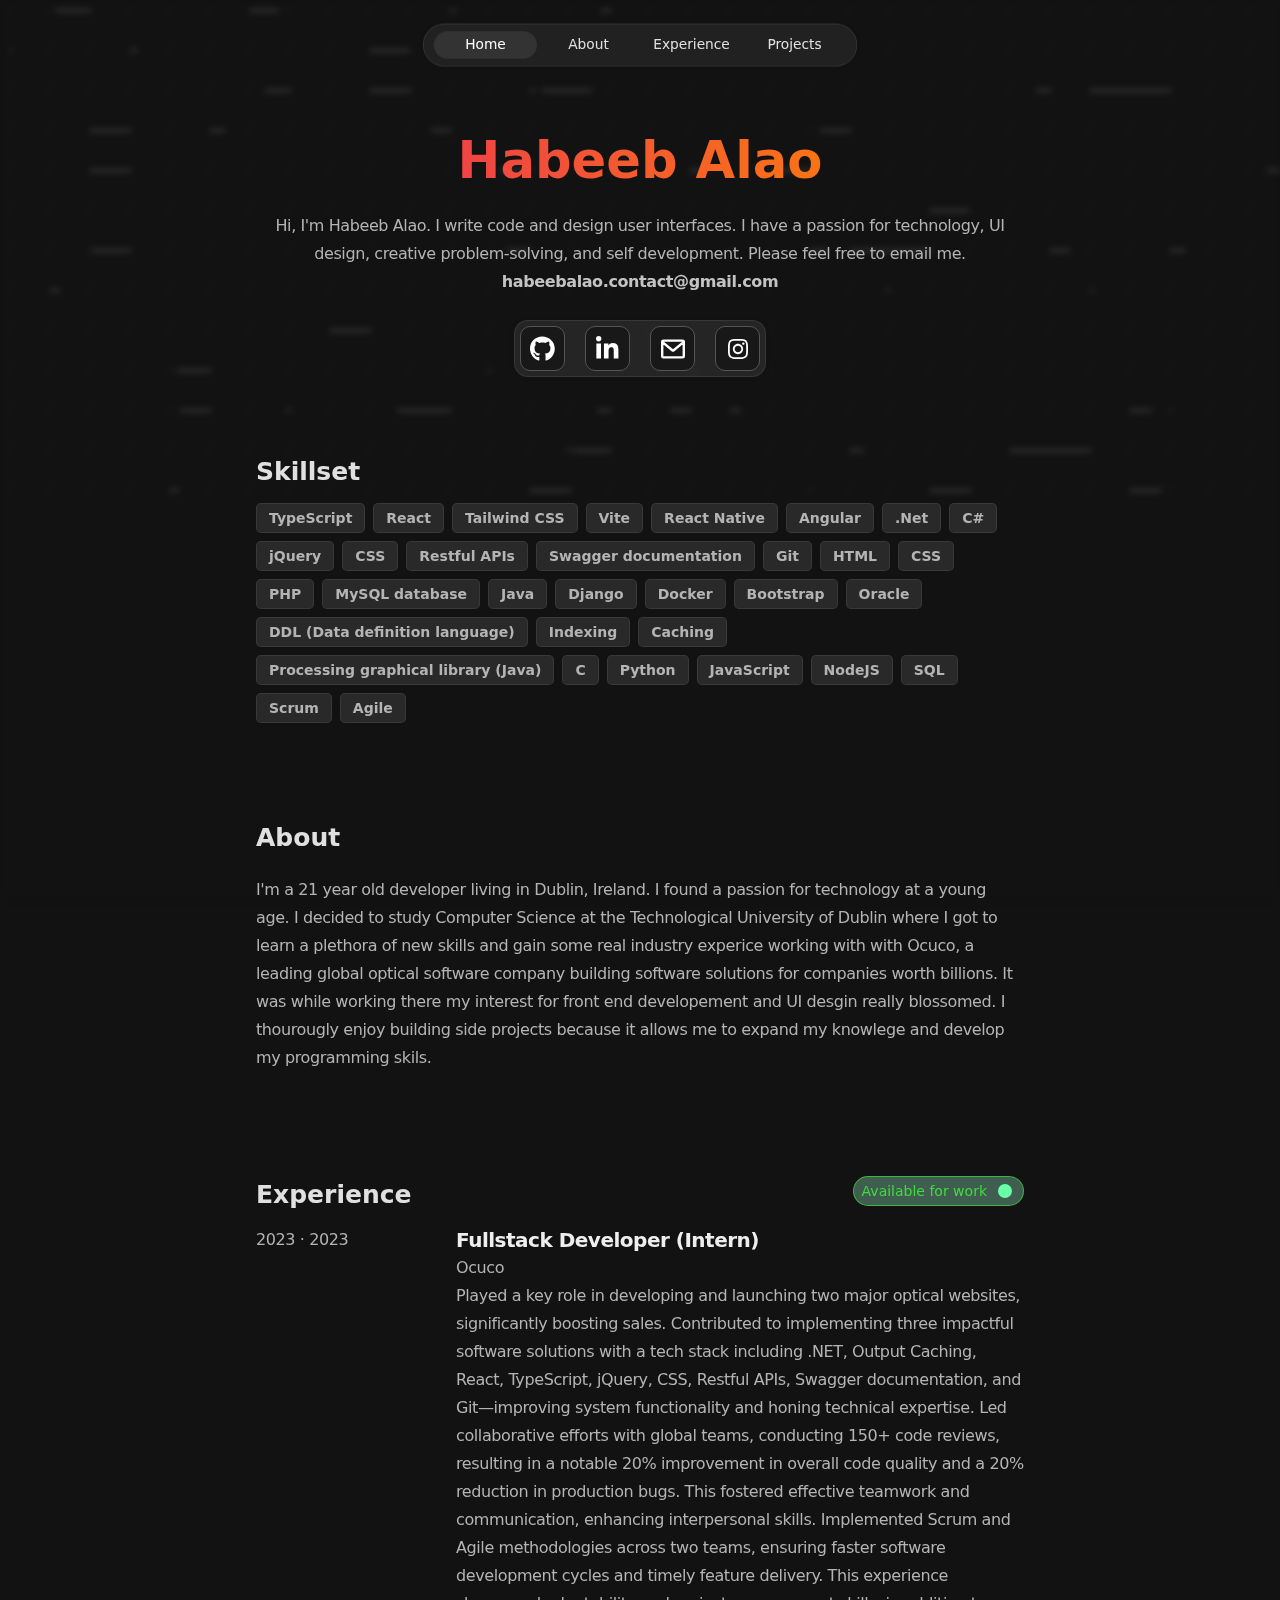
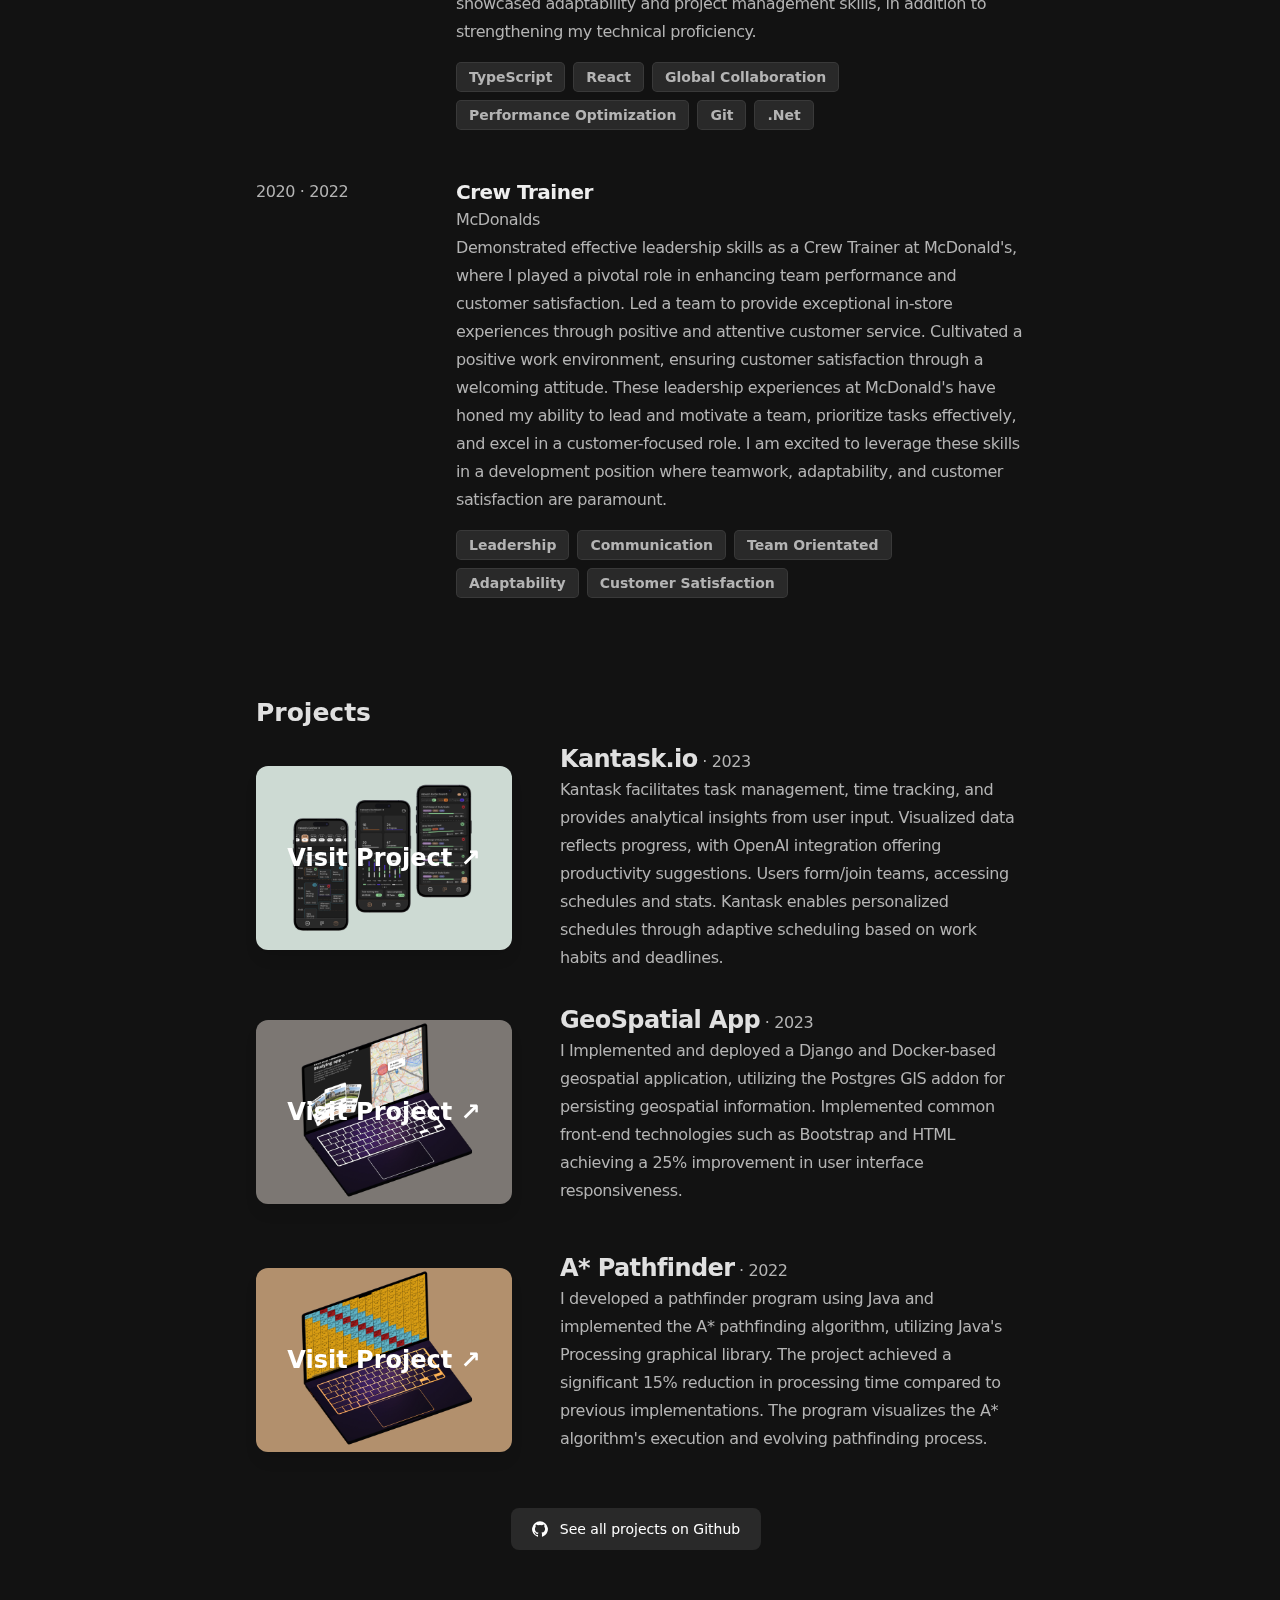
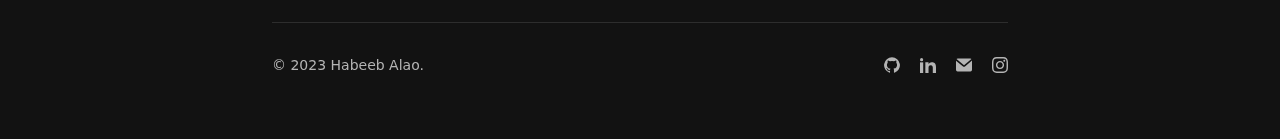
==== commit ca78e1ad: "Updates" ====
--- a/index.html
+++ b/index.html
@@ -10,7 +10,7 @@
   <link rel="manifest" href="/assets/site-cBxXiAWk.webmanifest">
   <meta name="viewport" content="width=device-width, initial-scale=1.0" />
   <title>Habeeb Alao | Website</title>
-  <script type="module" crossorigin src="/assets/index-dThUNe9s.js"></script>
+  <script type="module" crossorigin src="/assets/index-GBnfIPfR.js"></script>
   <link rel="stylesheet" crossorigin href="/assets/index-zAKXNHGH.css">
 </head>
 
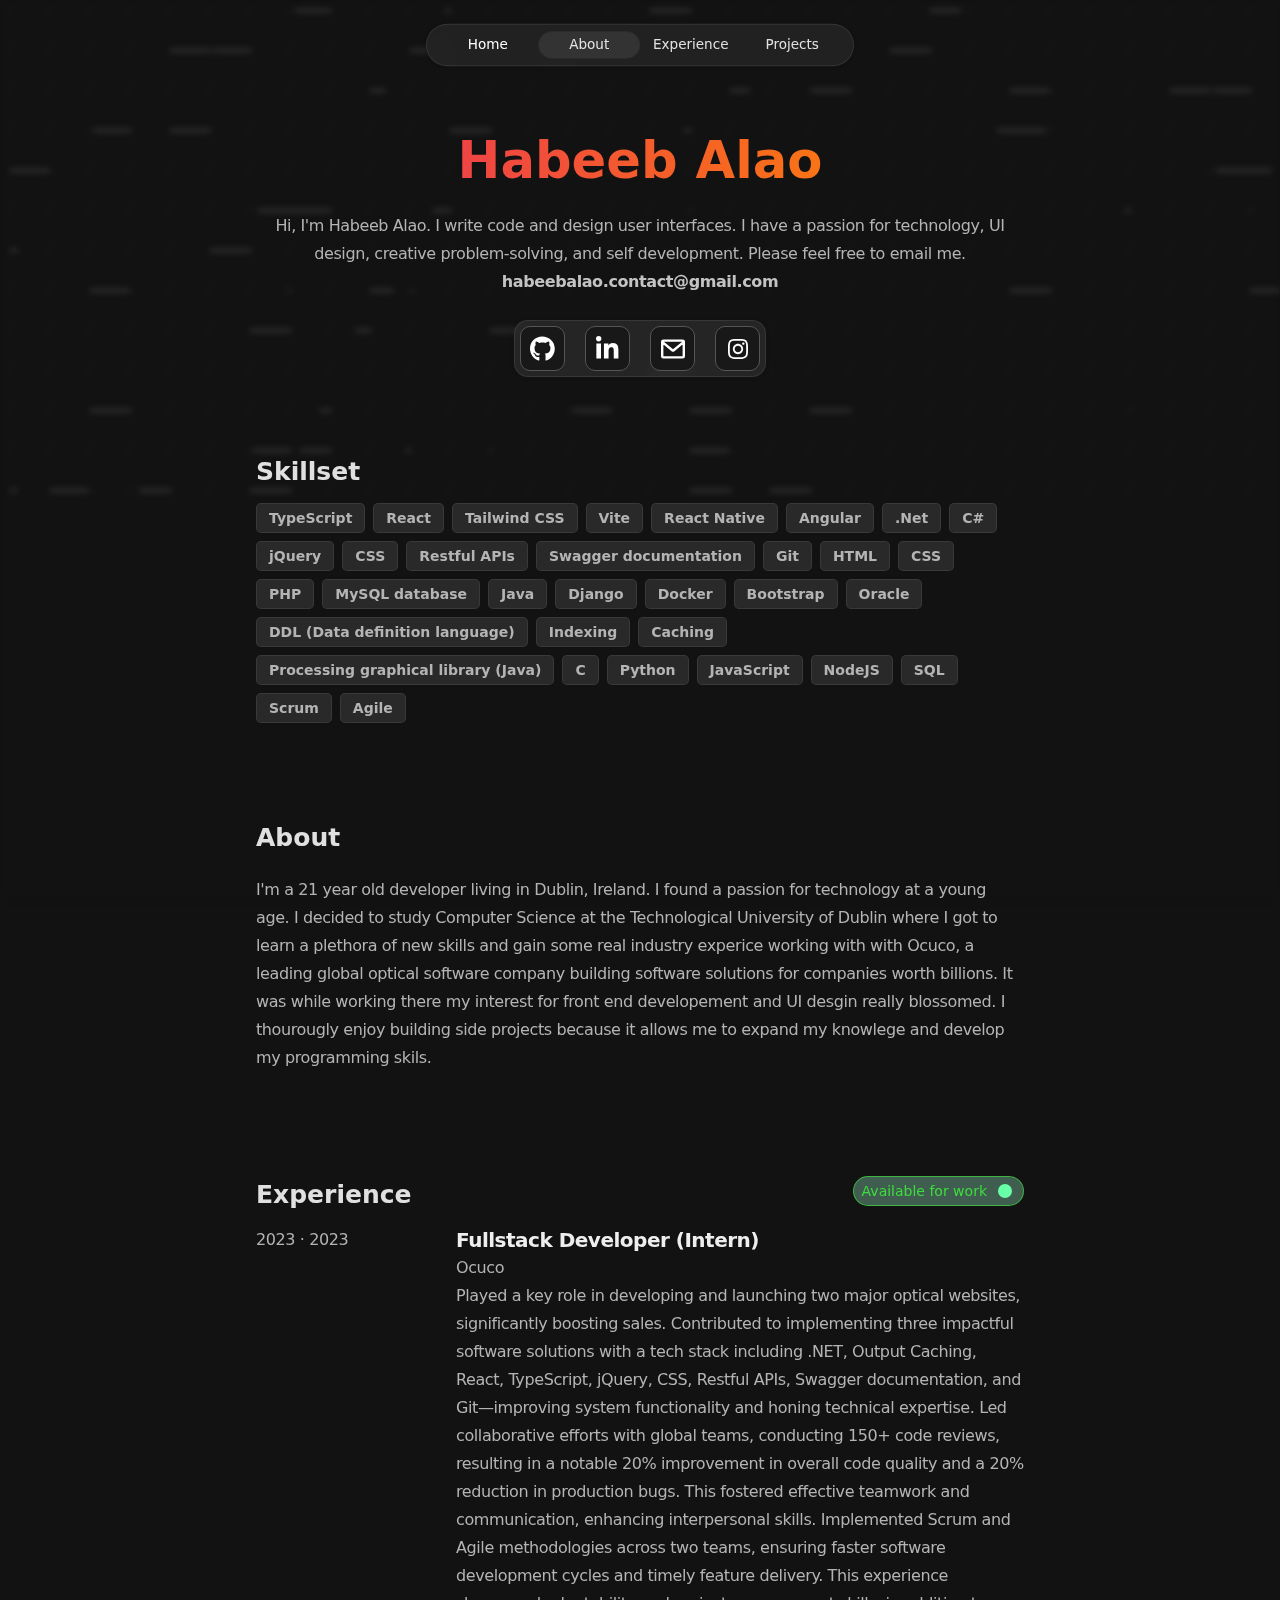
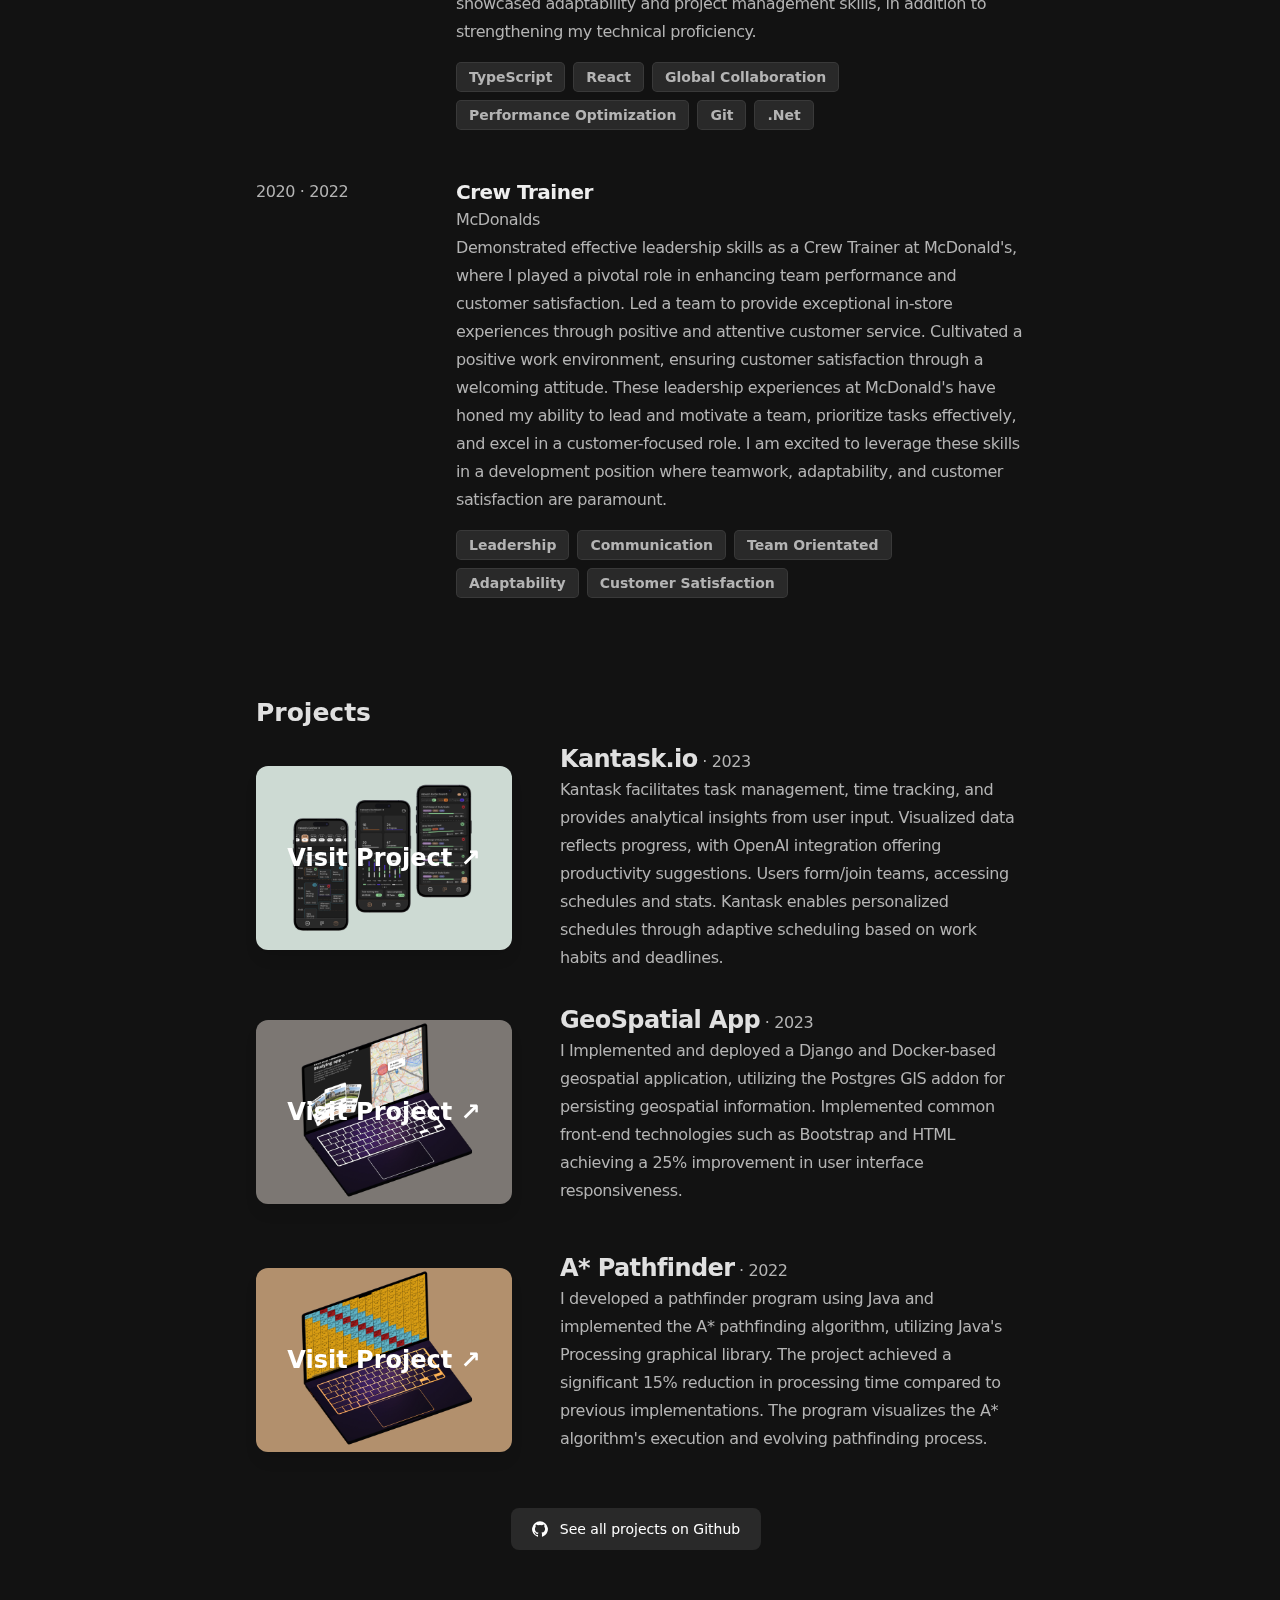
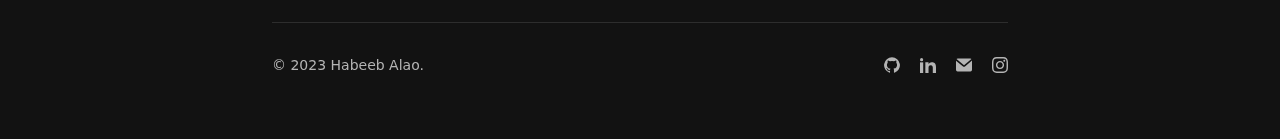
==== commit 1671cbe7: "Updates" ====
--- a/index.html
+++ b/index.html
@@ -10,7 +10,7 @@
   <link rel="manifest" href="/assets/site-cBxXiAWk.webmanifest">
   <meta name="viewport" content="width=device-width, initial-scale=1.0" />
   <title>Habeeb Alao | Website</title>
-  <script type="module" crossorigin src="/assets/index-GBnfIPfR.js"></script>
+  <script type="module" crossorigin src="/assets/index-Xt3En7f2.js"></script>
   <link rel="stylesheet" crossorigin href="/assets/index-zAKXNHGH.css">
 </head>
 
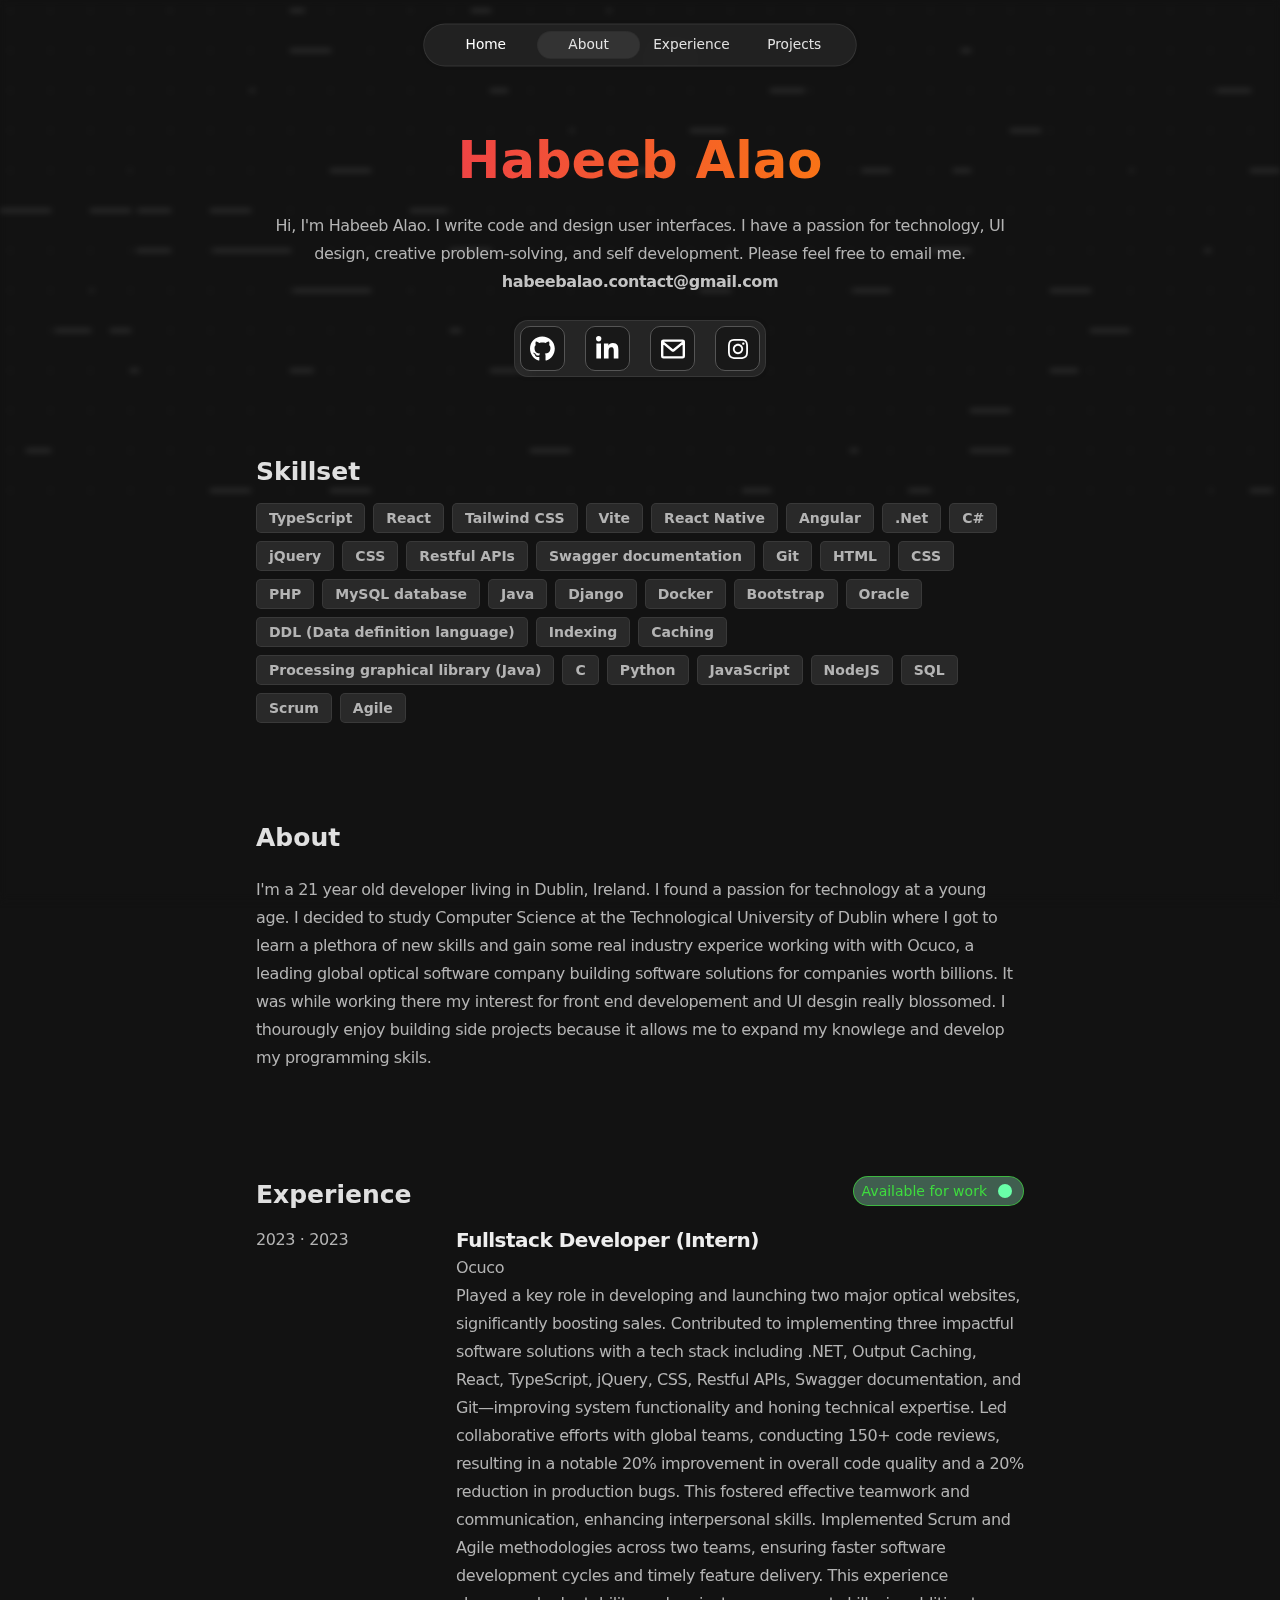
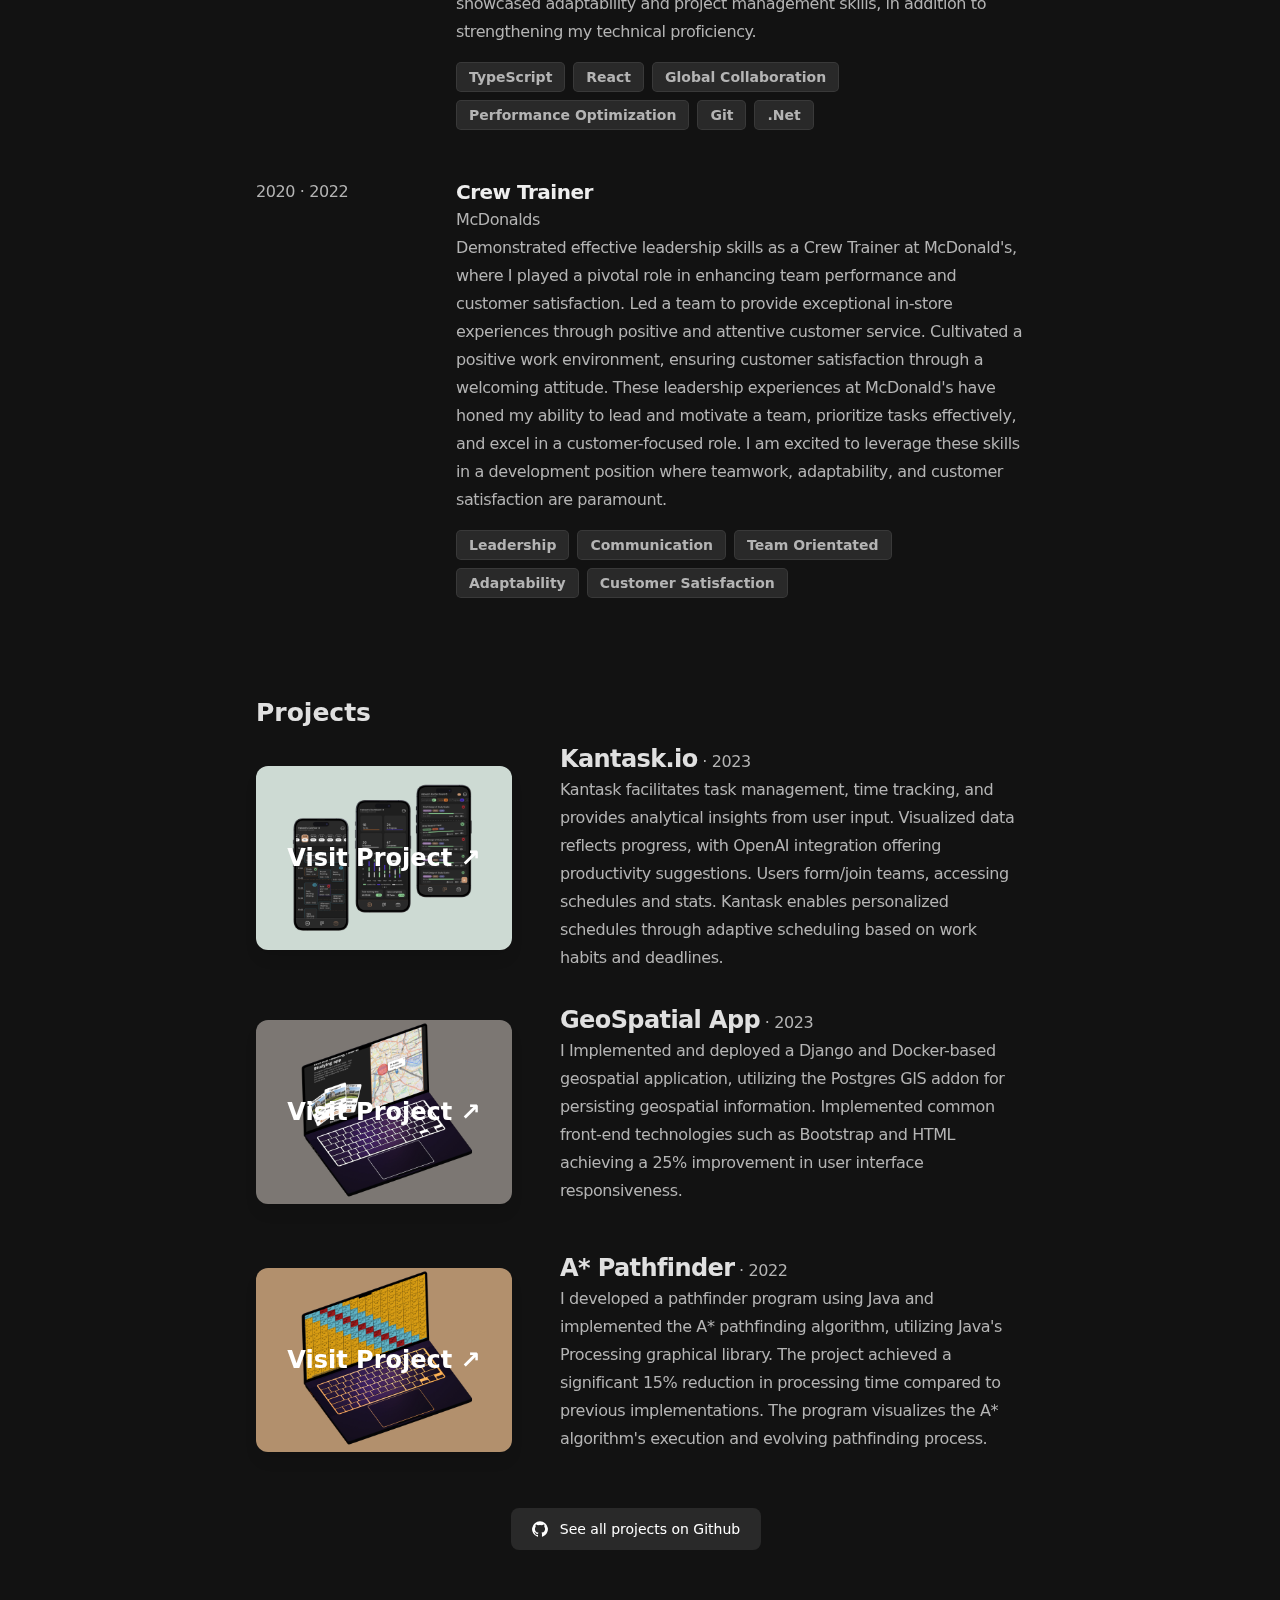
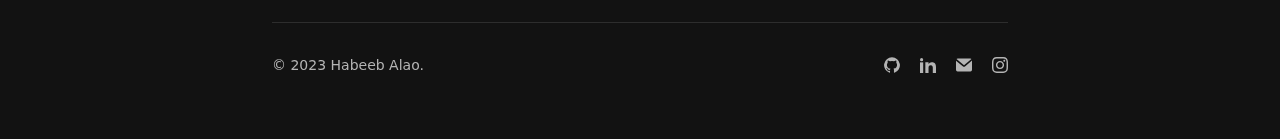
==== commit 93096f41: "Updates" ====
--- a/index.html
+++ b/index.html
@@ -10,7 +10,7 @@
   <link rel="manifest" href="/assets/site-cBxXiAWk.webmanifest">
   <meta name="viewport" content="width=device-width, initial-scale=1.0" />
   <title>Habeeb Alao | Website</title>
-  <script type="module" crossorigin src="/assets/index-Xt3En7f2.js"></script>
+  <script type="module" crossorigin src="/assets/index-mJI56azz.js"></script>
   <link rel="stylesheet" crossorigin href="/assets/index-zAKXNHGH.css">
 </head>
 
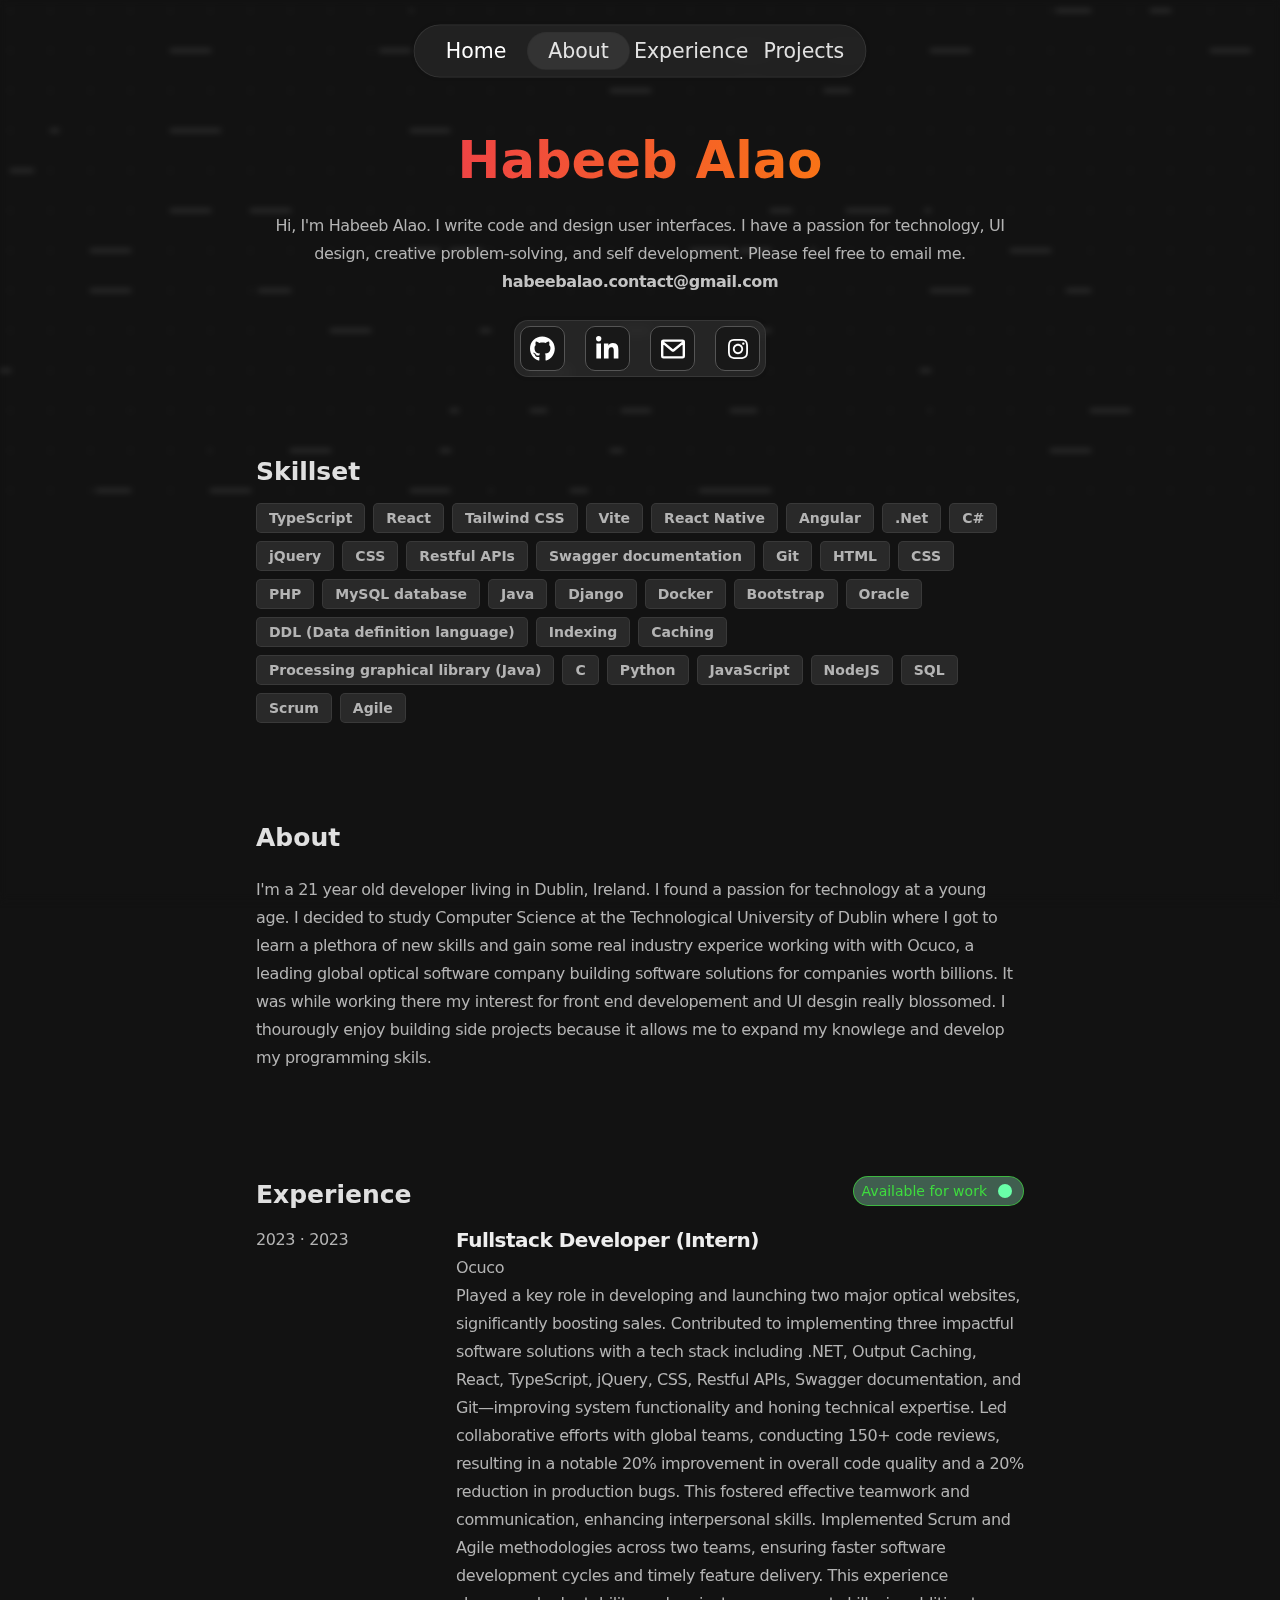
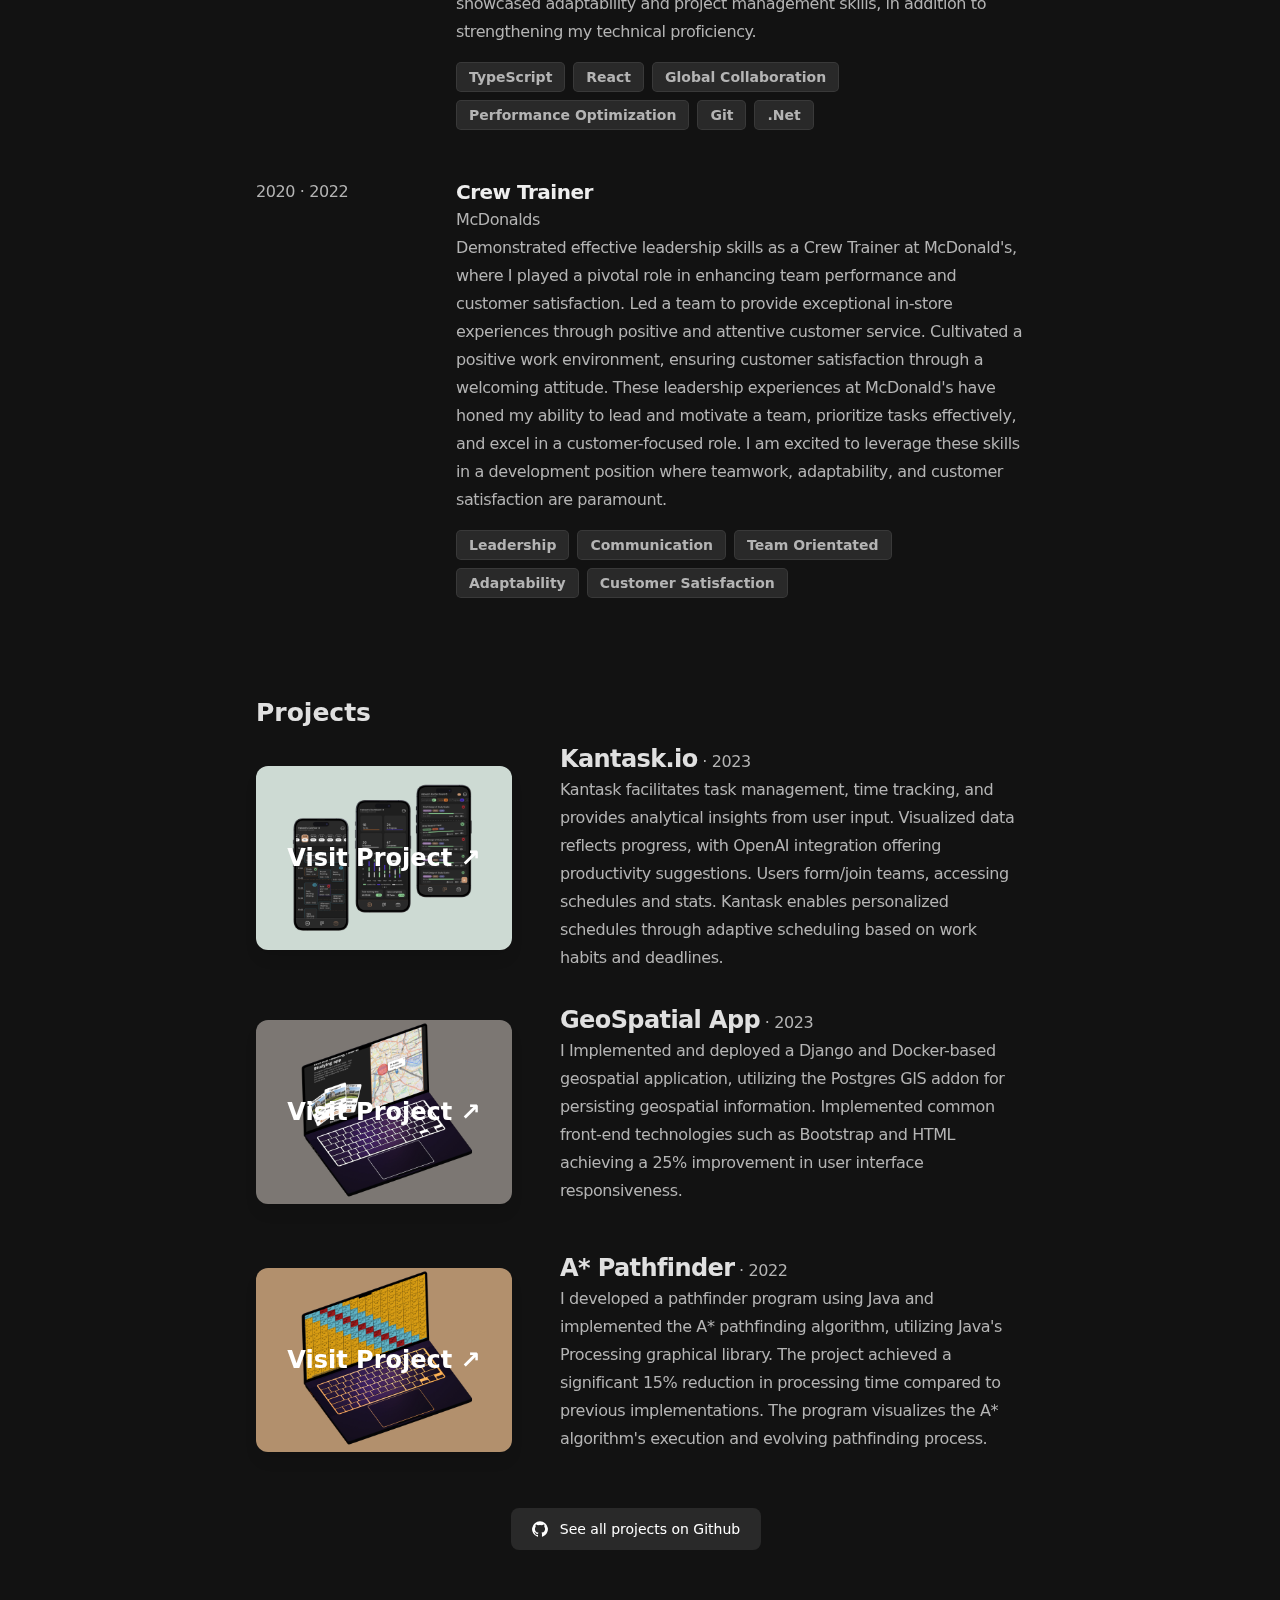
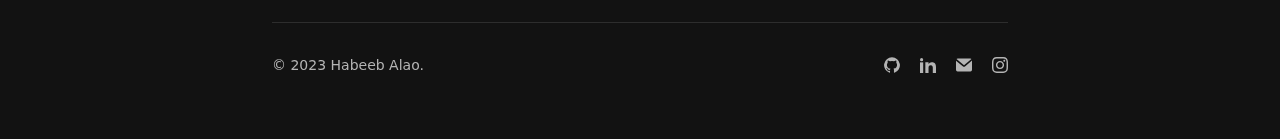
==== commit 5dcceb6b: "Updates" ====
--- a/index.html
+++ b/index.html
@@ -10,8 +10,8 @@
   <link rel="manifest" href="/assets/site-cBxXiAWk.webmanifest">
   <meta name="viewport" content="width=device-width, initial-scale=1.0" />
   <title>Habeeb Alao | Website</title>
-  <script type="module" crossorigin src="/assets/index-mJI56azz.js"></script>
-  <link rel="stylesheet" crossorigin href="/assets/index-zAKXNHGH.css">
+  <script type="module" crossorigin src="/assets/index-vSn33qBT.js"></script>
+  <link rel="stylesheet" crossorigin href="/assets/index--ERGUQKr.css">
 </head>
 
 <body>
--- a/assets/index--ERGUQKr.css
+++ b/assets/index--ERGUQKr.css
@@ -0,0 +1 @@
+#root{max-width:1280px;margin:0 auto;padding:2rem;text-align:center}.logo{height:6em;padding:1.5em;will-change:filter;transition:filter .3s}.logo:hover{filter:drop-shadow(0 0 2em #646cffaa)}.logo.react:hover{filter:drop-shadow(0 0 2em #61dafbaa)}@keyframes logo-spin{0%{transform:rotate(0)}to{transform:rotate(360deg)}}@media (prefers-reduced-motion: no-preference){a:nth-of-type(2) .logo{animation:logo-spin infinite 20s linear}}.card{padding:2em}.read-the-docs{color:#888}.social-card{height:-moz-fit-content;height:fit-content;width:-moz-fit-content;width:fit-content;display:flex;align-items:center;justify-content:center;gap:20px;background:#37373780;-webkit-backdrop-filter:blur(5px);backdrop-filter:blur(5px);box-shadow:0 0 5px #0000001a;border:1px solid #404040b5;padding:5px;border-radius:14px}.Btn{width:45px;height:45px;display:flex;align-items:center;justify-content:center;border:none;background-color:transparent;position:relative;border-radius:7px;cursor:pointer;transition:all .3s}.svgContainer{min-width:45px;min-height:45px;display:flex;align-items:center;justify-content:center;background-color:transparent;-webkit-backdrop-filter:blur(0px);backdrop-filter:blur(0px);letter-spacing:.8px;padding:5px;border-radius:10px;transition:all .3s;border:1px solid rgba(156,156,156,.466);z-index:2}.BG{position:absolute;width:100%;height:100%;background:#181818;z-index:1;border-radius:10px;pointer-events:none;transition:all .3s;font-size:0px}.github:hover .BG{background:#24292e}.linkdin:hover .BG{background:#0077b5}.email:hover .BG{background:#c71610}.instagram:hover .BG{background:#f09433;background:linear-gradient(45deg,#f09433,#e6683c,#dc2743,#cc2366,#bc1888);filter:progid:DXImageTransform.Microsoft.gradient(startColorstr="#f09433",endColorstr="#bc1888",GradientType=1)}.Btn:hover .BG{transform:scale(1.5);font-size:20px;color:#fff}.Btn:hover .svgContainer{border:1px solid rgba(216,216,216,.466);background-color:#d1d1d177;-webkit-backdrop-filter:blur(4px);backdrop-filter:blur(4px)}.loader{height:20px;width:20px;border-radius:50%;background-color:#69ffa8;animation:1.5s pulse infinite ease-in-out}@keyframes pulse{0%{box-shadow:0 0 #69ffa8}to{box-shadow:0 0 0 14px #69ffa800}}.selected-item{text-align:center}.controls-container{--highlight-width: auto;--highlight-x-pos: 0;display:fixed;margin:0}.controls{display:inline-flex;justify-content:space-between;background:#262626cc;-webkit-backdrop-filter:blur(10px);backdrop-filter:blur(10px);box-shadow:0 0 5px #0000001a;border-radius:50px;border:1px solid #404040b5;max-width:700px;padding:12px;margin:auto;overflow:hidden;position:relative}.controls input{opacity:0;margin:0;top:0;right:0;bottom:0;left:0;position:absolute;width:100%;cursor:pointer;height:100%}.segment{min-width:120px;position:relative;text-align:center;z-index:1}.segment label{cursor:pointer;display:block;font-weight:400;padding:0 5px;transition:color .5s ease}.segment.active label{color:#fff}.controls:before{content:"";background:#373737cc;width:var(--highlight-width);transform:translate(var(--highlight-x-pos));position:absolute;top:8px;bottom:8px;left:0;z-index:0;-webkit-backdrop-filter:blur(5px);backdrop-filter:blur(5px);border-radius:22px}.controls.ready:before{transition:transform .3s ease,width .3s ease}@media (min-width: 0px){.controls-container{scale:.6;transition:scale .5s ease}}@media (min-width: 365px){.controls-container{scale:.7;transition:scale .5s ease}.segment label{font-size:24px}}@media (min-width: 424px){.controls-container{scale:.8;transition:scale .5s ease}}@media (min-width: 515px){.controls-container{scale:1;transition:scale .5s ease}}@media (min-width: 1024px){.controls-container{scale:1}}*,:before,:after{box-sizing:border-box;border-width:0;border-style:solid;border-color:#e5e7eb}:before,:after{--tw-content: ""}html,:host{line-height:1.5;-webkit-text-size-adjust:100%;-moz-tab-size:4;-o-tab-size:4;tab-size:4;font-family:ui-sans-serif,system-ui,sans-serif,"Apple Color Emoji","Segoe UI Emoji",Segoe UI Symbol,"Noto Color Emoji";font-feature-settings:normal;font-variation-settings:normal;-webkit-tap-highlight-color:transparent}body{margin:0;line-height:inherit}hr{height:0;color:inherit;border-top-width:1px}abbr:where([title]){-webkit-text-decoration:underline dotted;text-decoration:underline dotted}h1,h2,h3,h4,h5,h6{font-size:inherit;font-weight:inherit}a{color:inherit;text-decoration:inherit}b,strong{font-weight:bolder}code,kbd,samp,pre{font-family:ui-monospace,SFMono-Regular,Menlo,Monaco,Consolas,Liberation Mono,Courier New,monospace;font-feature-settings:normal;font-variation-settings:normal;font-size:1em}small{font-size:80%}sub,sup{font-size:75%;line-height:0;position:relative;vertical-align:baseline}sub{bottom:-.25em}sup{top:-.5em}table{text-indent:0;border-color:inherit;border-collapse:collapse}button,input,optgroup,select,textarea{font-family:inherit;font-feature-settings:inherit;font-variation-settings:inherit;font-size:100%;font-weight:inherit;line-height:inherit;color:inherit;margin:0;padding:0}button,select{text-transform:none}button,[type=button],[type=reset],[type=submit]{-webkit-appearance:button;background-color:transparent;background-image:none}:-moz-focusring{outline:auto}:-moz-ui-invalid{box-shadow:none}progress{vertical-align:baseline}::-webkit-inner-spin-button,::-webkit-outer-spin-button{height:auto}[type=search]{-webkit-appearance:textfield;outline-offset:-2px}::-webkit-search-decoration{-webkit-appearance:none}::-webkit-file-upload-button{-webkit-appearance:button;font:inherit}summary{display:list-item}blockquote,dl,dd,h1,h2,h3,h4,h5,h6,hr,figure,p,pre{margin:0}fieldset{margin:0;padding:0}legend{padding:0}ol,ul,menu{list-style:none;margin:0;padding:0}dialog{padding:0}textarea{resize:vertical}input::-moz-placeholder,textarea::-moz-placeholder{opacity:1;color:#9ca3af}input::placeholder,textarea::placeholder{opacity:1;color:#9ca3af}button,[role=button]{cursor:pointer}:disabled{cursor:default}img,svg,video,canvas,audio,iframe,embed,object{display:block;vertical-align:middle}img,video{max-width:100%;height:auto}[hidden]{display:none}*,:before,:after{--tw-border-spacing-x: 0;--tw-border-spacing-y: 0;--tw-translate-x: 0;--tw-translate-y: 0;--tw-rotate: 0;--tw-skew-x: 0;--tw-skew-y: 0;--tw-scale-x: 1;--tw-scale-y: 1;--tw-pan-x: ;--tw-pan-y: ;--tw-pinch-zoom: ;--tw-scroll-snap-strictness: proximity;--tw-gradient-from-position: ;--tw-gradient-via-position: ;--tw-gradient-to-position: ;--tw-ordinal: ;--tw-slashed-zero: ;--tw-numeric-figure: ;--tw-numeric-spacing: ;--tw-numeric-fraction: ;--tw-ring-inset: ;--tw-ring-offset-width: 0px;--tw-ring-offset-color: #fff;--tw-ring-color: rgb(59 130 246 / .5);--tw-ring-offset-shadow: 0 0 #0000;--tw-ring-shadow: 0 0 #0000;--tw-shadow: 0 0 #0000;--tw-shadow-colored: 0 0 #0000;--tw-blur: ;--tw-brightness: ;--tw-contrast: ;--tw-grayscale: ;--tw-hue-rotate: ;--tw-invert: ;--tw-saturate: ;--tw-sepia: ;--tw-drop-shadow: ;--tw-backdrop-blur: ;--tw-backdrop-brightness: ;--tw-backdrop-contrast: ;--tw-backdrop-grayscale: ;--tw-backdrop-hue-rotate: ;--tw-backdrop-invert: ;--tw-backdrop-opacity: ;--tw-backdrop-saturate: ;--tw-backdrop-sepia: }::backdrop{--tw-border-spacing-x: 0;--tw-border-spacing-y: 0;--tw-translate-x: 0;--tw-translate-y: 0;--tw-rotate: 0;--tw-skew-x: 0;--tw-skew-y: 0;--tw-scale-x: 1;--tw-scale-y: 1;--tw-pan-x: ;--tw-pan-y: ;--tw-pinch-zoom: ;--tw-scroll-snap-strictness: proximity;--tw-gradient-from-position: ;--tw-gradient-via-position: ;--tw-gradient-to-position: ;--tw-ordinal: ;--tw-slashed-zero: ;--tw-numeric-figure: ;--tw-numeric-spacing: ;--tw-numeric-fraction: ;--tw-ring-inset: ;--tw-ring-offset-width: 0px;--tw-ring-offset-color: #fff;--tw-ring-color: rgb(59 130 246 / .5);--tw-ring-offset-shadow: 0 0 #0000;--tw-ring-shadow: 0 0 #0000;--tw-shadow: 0 0 #0000;--tw-shadow-colored: 0 0 #0000;--tw-blur: ;--tw-brightness: ;--tw-contrast: ;--tw-grayscale: ;--tw-hue-rotate: ;--tw-invert: ;--tw-saturate: ;--tw-sepia: ;--tw-drop-shadow: ;--tw-backdrop-blur: ;--tw-backdrop-brightness: ;--tw-backdrop-contrast: ;--tw-backdrop-grayscale: ;--tw-backdrop-hue-rotate: ;--tw-backdrop-invert: ;--tw-backdrop-opacity: ;--tw-backdrop-saturate: ;--tw-backdrop-sepia: }.sr-only{position:absolute;width:1px;height:1px;padding:0;margin:-1px;overflow:hidden;clip:rect(0,0,0,0);white-space:nowrap;border-width:0}.pointer-events-none{pointer-events:none}.visible{visibility:visible}.invisible{visibility:hidden}.static{position:static}.fixed{position:fixed}.absolute{position:absolute}.relative{position:relative}.sticky{position:sticky}.inset-0{top:0;right:0;bottom:0;left:0}.inset-4{top:1rem;right:1rem;bottom:1rem;left:1rem}.inset-x-0{left:0;right:0}.bottom-0{bottom:0}.bottom-\[10\%\]{bottom:10%}.bottom-\[5\%\]{bottom:5%}.left-0{left:0}.left-1{left:.25rem}.left-1\.5{left:.375rem}.left-1\/2{left:50%}.left-2{left:.5rem}.left-3{left:.75rem}.left-\[10\%\]{left:10%}.left-\[5\%\]{left:5%}.right-1{right:.25rem}.right-1\.5{right:.375rem}.right-3{right:.75rem}.right-\[10\%\]{right:10%}.right-\[5\%\]{right:5%}.top-0{top:0}.top-1{top:.25rem}.top-1\/2{top:50%}.top-\[10\%\]{top:10%}.top-\[5\%\]{top:5%}.top-\[var\(--navbar-height\)\]{top:var(--navbar-height)}.-z-30{z-index:-30}.z-0{z-index:0}.z-10{z-index:10}.z-20{z-index:20}.z-30{z-index:30}.z-40{z-index:40}.z-50{z-index:50}.-m-2{margin:-.5rem}.-m-2\.5{margin:-.625rem}.m-0{margin:0}.mx-0{margin-left:0;margin-right:0}.mx-1{margin-left:.25rem;margin-right:.25rem}.mx-\[calc\(\(theme\(spacing\.5\)-theme\(spacing\.1\)\)\/2\)\]{margin-left:.5rem;margin-right:.5rem}.mx-\[calc\(\(theme\(spacing\.6\)-theme\(spacing\.3\)\)\/2\)\]{margin-left:.375rem;margin-right:.375rem}.mx-\[calc\(\(theme\(spacing\.7\)-theme\(spacing\.5\)\)\/2\)\]{margin-left:.25rem;margin-right:.25rem}.mx-auto{margin-left:auto;margin-right:auto}.my-0{margin-top:0;margin-bottom:0}.my-1{margin-top:.25rem;margin-bottom:.25rem}.my-16{margin-top:4rem;margin-bottom:4rem}.my-6{margin-top:1.5rem;margin-bottom:1.5rem}.my-\[calc\(\(theme\(spacing\.5\)-theme\(spacing\.1\)\)\/2\)\]{margin-top:.5rem;margin-bottom:.5rem}.my-\[calc\(\(theme\(spacing\.6\)-theme\(spacing\.3\)\)\/2\)\]{margin-top:.375rem;margin-bottom:.375rem}.my-\[calc\(\(theme\(spacing\.7\)-theme\(spacing\.5\)\)\/2\)\]{margin-top:.25rem;margin-bottom:.25rem}.-mr-2{margin-right:-.5rem}.-ms-2{margin-inline-start:-.5rem}.mb-1{margin-bottom:.25rem}.mb-1\.5{margin-bottom:.375rem}.mb-14{margin-bottom:3.5rem}.mb-2{margin-bottom:.5rem}.mb-3{margin-bottom:.75rem}.mb-4{margin-bottom:1rem}.mb-5{margin-bottom:1.25rem}.mb-6{margin-bottom:1.5rem}.mb-px{margin-bottom:1px}.me-2{margin-inline-end:.5rem}.ml-1{margin-left:.25rem}.ml-2{margin-left:.5rem}.mr-2{margin-right:.5rem}.mr-3{margin-right:.75rem}.ms-5{margin-inline-start:1.25rem}.mt-1{margin-top:.25rem}.mt-10{margin-top:2.5rem}.mt-2{margin-top:.5rem}.mt-4{margin-top:1rem}.mt-\[60px\]{margin-top:60px}.box-border{box-sizing:border-box}.line-clamp-1{overflow:hidden;display:-webkit-box;-webkit-box-orient:vertical;-webkit-line-clamp:1}.block{display:block}.inline-block{display:inline-block}.flex{display:flex}.inline-flex{display:inline-flex}.table{display:table}.grid{display:grid}.inline-grid{display:inline-grid}.hidden{display:none}.\!h-auto{height:auto!important}.h-1{height:.25rem}.h-1\.5{height:.375rem}.h-10{height:2.5rem}.h-12{height:3rem}.h-14{height:3.5rem}.h-16{height:4rem}.h-2{height:.5rem}.h-2\.5{height:.625rem}.h-3{height:.75rem}.h-3\.5{height:.875rem}.h-4{height:1rem}.h-40{height:10rem}.h-5{height:1.25rem}.h-6{height:1.5rem}.h-7{height:1.75rem}.h-8{height:2rem}.h-9{height:2.25rem}.h-\[100dvh\]{height:100dvh}.h-\[216px\]{height:216px}.h-\[2px\]{height:2px}.h-\[calc\(100dvh_-_var\(--navbar-height\)_-_1px\)\]{height:calc(100dvh - var(--navbar-height) - 1px)}.h-\[var\(--navbar-height\)\]{height:var(--navbar-height)}.h-auto{height:auto}.h-fit{height:-moz-fit-content;height:fit-content}.h-full{height:100%}.h-min{height:-moz-min-content;height:min-content}.h-px{height:1px}.h-screen{height:100vh}.max-h-64{max-height:16rem}.max-h-\[calc\(100\%_-_7\.5rem\)\]{max-height:calc(100% - 7.5rem)}.min-h-3{min-height:.75rem}.min-h-3\.5{min-height:.875rem}.min-h-4{min-height:1rem}.min-h-40{min-height:10rem}.min-h-5{min-height:1.25rem}.min-h-6{min-height:1.5rem}.min-h-7{min-height:1.75rem}.w-1{width:.25rem}.w-1\.5{width:.375rem}.w-10{width:2.5rem}.w-12{width:3rem}.w-14{width:3.5rem}.w-2{width:.5rem}.w-2\.5{width:.625rem}.w-3{width:.75rem}.w-3\.5{width:.875rem}.w-4{width:1rem}.w-5{width:1.25rem}.w-6{width:1.5rem}.w-7{width:1.75rem}.w-72{width:18rem}.w-8{width:2rem}.w-9{width:2.25rem}.w-\[80\%\]{width:80%}.w-auto{width:auto}.w-full{width:100%}.w-max{width:-moz-max-content;width:max-content}.w-px{width:1px}.w-screen{width:100vw}.min-w-10{min-width:2.5rem}.min-w-3{min-width:.75rem}.min-w-3\.5{min-width:.875rem}.min-w-4{min-width:1rem}.min-w-5{min-width:1.25rem}.min-w-6{min-width:1.5rem}.min-w-64{min-width:16rem}.min-w-8{min-width:2rem}.min-w-9{min-width:2.25rem}.min-w-\[200px\]{min-width:200px}.min-w-full{min-width:100%}.min-w-max{min-width:-moz-max-content;min-width:max-content}.max-w-2xl{max-width:42rem}.max-w-3xl{max-width:48rem}.max-w-4xl{max-width:56rem}.max-w-5xl{max-width:64rem}.max-w-\[1024px\]{max-width:1024px}.max-w-\[1280px\]{max-width:1280px}.max-w-\[1536px\]{max-width:1536px}.max-w-\[640px\]{max-width:640px}.max-w-\[768px\]{max-width:768px}.max-w-fit{max-width:-moz-fit-content;max-width:fit-content}.max-w-full{max-width:100%}.max-w-lg{max-width:32rem}.max-w-md{max-width:28rem}.max-w-screen-md{max-width:768px}.max-w-screen-xl{max-width:1280px}.max-w-sm{max-width:24rem}.max-w-xl{max-width:36rem}.max-w-xs{max-width:20rem}.flex-1{flex:1 1 0%}.flex-auto{flex:1 1 auto}.flex-initial{flex:0 1 auto}.flex-none{flex:none}.flex-shrink-0,.shrink-0{flex-shrink:0}.flex-grow{flex-grow:1}.basis-0{flex-basis:0px}.table-auto{table-layout:auto}.table-fixed{table-layout:fixed}.origin-center{transform-origin:center}.origin-left{transform-origin:left}.origin-right{transform-origin:right}.origin-top-left{transform-origin:top left}.-translate-x-1\/2{--tw-translate-x: -50%;transform:translate(var(--tw-translate-x),var(--tw-translate-y)) rotate(var(--tw-rotate)) skew(var(--tw-skew-x)) skewY(var(--tw-skew-y)) scaleX(var(--tw-scale-x)) scaleY(var(--tw-scale-y))}.-translate-y-1\/2{--tw-translate-y: -50%;transform:translate(var(--tw-translate-x),var(--tw-translate-y)) rotate(var(--tw-rotate)) skew(var(--tw-skew-x)) skewY(var(--tw-skew-y)) scaleX(var(--tw-scale-x)) scaleY(var(--tw-scale-y))}.translate-x-1{--tw-translate-x: .25rem;transform:translate(var(--tw-translate-x),var(--tw-translate-y)) rotate(var(--tw-rotate)) skew(var(--tw-skew-x)) skewY(var(--tw-skew-y)) scaleX(var(--tw-scale-x)) scaleY(var(--tw-scale-y))}.translate-x-1\/2{--tw-translate-x: 50%;transform:translate(var(--tw-translate-x),var(--tw-translate-y)) rotate(var(--tw-rotate)) skew(var(--tw-skew-x)) skewY(var(--tw-skew-y)) scaleX(var(--tw-scale-x)) scaleY(var(--tw-scale-y))}.translate-y-1{--tw-translate-y: .25rem;transform:translate(var(--tw-translate-x),var(--tw-translate-y)) rotate(var(--tw-rotate)) skew(var(--tw-skew-x)) skewY(var(--tw-skew-y)) scaleX(var(--tw-scale-x)) scaleY(var(--tw-scale-y))}.translate-y-1\/2{--tw-translate-y: 50%;transform:translate(var(--tw-translate-x),var(--tw-translate-y)) rotate(var(--tw-rotate)) skew(var(--tw-skew-x)) skewY(var(--tw-skew-y)) scaleX(var(--tw-scale-x)) scaleY(var(--tw-scale-y))}.rotate-0{--tw-rotate: 0deg;transform:translate(var(--tw-translate-x),var(--tw-translate-y)) rotate(var(--tw-rotate)) skew(var(--tw-skew-x)) skewY(var(--tw-skew-y)) scaleX(var(--tw-scale-x)) scaleY(var(--tw-scale-y))}.rotate-180{--tw-rotate: 180deg;transform:translate(var(--tw-translate-x),var(--tw-translate-y)) rotate(var(--tw-rotate)) skew(var(--tw-skew-x)) skewY(var(--tw-skew-y)) scaleX(var(--tw-scale-x)) scaleY(var(--tw-scale-y))}.scale-0{--tw-scale-x: 0;--tw-scale-y: 0;transform:translate(var(--tw-translate-x),var(--tw-translate-y)) rotate(var(--tw-rotate)) skew(var(--tw-skew-x)) skewY(var(--tw-skew-y)) scaleX(var(--tw-scale-x)) scaleY(var(--tw-scale-y))}.scale-100{--tw-scale-x: 1;--tw-scale-y: 1;transform:translate(var(--tw-translate-x),var(--tw-translate-y)) rotate(var(--tw-rotate)) skew(var(--tw-skew-x)) skewY(var(--tw-skew-y)) scaleX(var(--tw-scale-x)) scaleY(var(--tw-scale-y))}.scale-105{--tw-scale-x: 1.05;--tw-scale-y: 1.05;transform:translate(var(--tw-translate-x),var(--tw-translate-y)) rotate(var(--tw-rotate)) skew(var(--tw-skew-x)) skewY(var(--tw-skew-y)) scaleX(var(--tw-scale-x)) scaleY(var(--tw-scale-y))}.scale-50{--tw-scale-x: .5;--tw-scale-y: .5;transform:translate(var(--tw-translate-x),var(--tw-translate-y)) rotate(var(--tw-rotate)) skew(var(--tw-skew-x)) skewY(var(--tw-skew-y)) scaleX(var(--tw-scale-x)) scaleY(var(--tw-scale-y))}.scale-\[0\.7\]{--tw-scale-x: .7;--tw-scale-y: .7;transform:translate(var(--tw-translate-x),var(--tw-translate-y)) rotate(var(--tw-rotate)) skew(var(--tw-skew-x)) skewY(var(--tw-skew-y)) scaleX(var(--tw-scale-x)) scaleY(var(--tw-scale-y))}.transform{transform:translate(var(--tw-translate-x),var(--tw-translate-y)) rotate(var(--tw-rotate)) skew(var(--tw-skew-x)) skewY(var(--tw-skew-y)) scaleX(var(--tw-scale-x)) scaleY(var(--tw-scale-y))}.animate-none{animation:none}.cursor-default{cursor:default}.cursor-grab{cursor:grab}.cursor-not-allowed{cursor:not-allowed}.cursor-pointer{cursor:pointer}.cursor-text{cursor:text}.touch-none{touch-action:none}.select-none{-webkit-user-select:none;-moz-user-select:none;user-select:none}.resize-none{resize:none}.resize{resize:both}.scroll-py-6{scroll-padding-top:1.5rem;scroll-padding-bottom:1.5rem}.list-none{list-style-type:none}.appearance-none{-webkit-appearance:none;-moz-appearance:none;appearance:none}.grid-cols-4{grid-template-columns:repeat(4,minmax(0,1fr))}.flex-row{flex-direction:row}.flex-col{flex-direction:column}.flex-col-reverse{flex-direction:column-reverse}.flex-wrap{flex-wrap:wrap}.flex-nowrap{flex-wrap:nowrap}.place-content-center{place-content:center}.items-start{align-items:flex-start}.items-end{align-items:flex-end}.items-center{align-items:center}.justify-start{justify-content:flex-start}.justify-end{justify-content:flex-end}.justify-center{justify-content:center}.justify-between{justify-content:space-between}.justify-items-start{justify-items:start}.\!gap-0{gap:0px!important}.gap-0{gap:0px}.gap-0\.5{gap:.125rem}.gap-1{gap:.25rem}.gap-1\.5{gap:.375rem}.gap-12{gap:3rem}.gap-16{gap:4rem}.gap-2{gap:.5rem}.gap-20{gap:5rem}.gap-3{gap:.75rem}.gap-4{gap:1rem}.gap-6{gap:1.5rem}.gap-8{gap:2rem}.space-x-0>:not([hidden])~:not([hidden]){--tw-space-x-reverse: 0;margin-right:calc(0px * var(--tw-space-x-reverse));margin-left:calc(0px * calc(1 - var(--tw-space-x-reverse)))}.space-x-0\.5>:not([hidden])~:not([hidden]){--tw-space-x-reverse: 0;margin-right:calc(.125rem * var(--tw-space-x-reverse));margin-left:calc(.125rem * calc(1 - var(--tw-space-x-reverse)))}.self-center{align-self:center}.overflow-auto{overflow:auto}.overflow-hidden{overflow:hidden}.overflow-visible{overflow:visible}.overflow-x-auto{overflow-x:auto}.overflow-y-auto{overflow-y:auto}.overflow-y-hidden{overflow-y:hidden}.overflow-x-scroll{overflow-x:scroll}.truncate{overflow:hidden;text-overflow:ellipsis;white-space:nowrap}.text-ellipsis{text-overflow:ellipsis}.whitespace-normal{white-space:normal}.whitespace-nowrap{white-space:nowrap}.break-words{overflow-wrap:break-word}.\!rounded-none{border-radius:0!important}.rounded{border-radius:.25rem}.rounded-\[18px\]{border-radius:18px}.rounded-\[5px\]{border-radius:5px}.rounded-full{border-radius:9999px}.rounded-lg{border-radius:.5rem}.rounded-md{border-radius:.375rem}.rounded-none{border-radius:0}.rounded-xl{border-radius:.75rem}.\!rounded-l-none{border-top-left-radius:0!important;border-bottom-left-radius:0!important}.\!rounded-r-none{border-top-right-radius:0!important;border-bottom-right-radius:0!important}.border{border-width:1px}.border-0{border-width:0px}.border-2{border-width:2px}.border-b{border-bottom-width:1px}.border-solid{border-style:solid}.border-dotted{border-style:dotted}.border-none{border-style:none}.border-\[\#2D2D2D\]{--tw-border-opacity: 1;border-color:rgb(45 45 45 / var(--tw-border-opacity))}.border-\[\#3edd3eb5\]{border-color:#3edd3eb5}.border-\[\#404040b5\]{border-color:#404040b5}.border-transparent{border-color:transparent}.border-x-transparent{border-left-color:transparent;border-right-color:transparent}.border-y-transparent{border-top-color:transparent;border-bottom-color:transparent}.border-b-current{border-bottom-color:currentColor}.border-b-white{--tw-border-opacity: 1;border-bottom-color:rgb(255 255 255 / var(--tw-border-opacity))}.border-l-transparent{border-left-color:transparent}.border-r-transparent{border-right-color:transparent}.border-t-transparent{border-top-color:transparent}.bg-\[\#292929\]{--tw-bg-opacity: 1;background-color:rgb(41 41 41 / var(--tw-bg-opacity))}.bg-\[\#669b818d\]{background-color:#669b818d}.bg-current{background-color:currentColor}.bg-inherit{background-color:inherit}.bg-transparent{background-color:transparent}.bg-white{--tw-bg-opacity: 1;background-color:rgb(255 255 255 / var(--tw-bg-opacity))}.bg-gradient-to-b{background-image:linear-gradient(to bottom,var(--tw-gradient-stops))}.bg-gradient-to-r{background-image:linear-gradient(to right,var(--tw-gradient-stops))}.from-neutral-600{--tw-gradient-from: #525252 var(--tw-gradient-from-position);--tw-gradient-to: rgb(82 82 82 / 0) var(--tw-gradient-to-position);--tw-gradient-stops: var(--tw-gradient-from), var(--tw-gradient-to)}.from-red-500{--tw-gradient-from: #ef4444 var(--tw-gradient-from-position);--tw-gradient-to: rgb(239 68 68 / 0) var(--tw-gradient-to-position);--tw-gradient-stops: var(--tw-gradient-from), var(--tw-gradient-to)}.to-orange-500{--tw-gradient-to: #f97316 var(--tw-gradient-to-position)}.to-zinc-800{--tw-gradient-to: #27272a var(--tw-gradient-to-position)}.bg-\[length\:1\.25rem_1\.25rem\]{background-size:1.25rem 1.25rem}.bg-clip-text{-webkit-background-clip:text;background-clip:text}.stroke-current{stroke:currentColor}.object-cover{-o-object-fit:cover;object-fit:cover}.p-1{padding:.25rem}.p-2{padding:.5rem}.p-2\.5{padding:.625rem}.p-3{padding:.75rem}.p-4{padding:1rem}.p-5{padding:1.25rem}.\!px-1{padding-left:.25rem!important;padding-right:.25rem!important}.px-0{padding-left:0;padding-right:0}.px-1{padding-left:.25rem;padding-right:.25rem}.px-1\.5{padding-left:.375rem;padding-right:.375rem}.px-2{padding-left:.5rem;padding-right:.5rem}.px-2\.5{padding-left:.625rem;padding-right:.625rem}.px-3{padding-left:.75rem;padding-right:.75rem}.px-4{padding-left:1rem;padding-right:1rem}.px-5{padding-left:1.25rem;padding-right:1.25rem}.px-6{padding-left:1.5rem;padding-right:1.5rem}.py-0{padding-top:0;padding-bottom:0}.py-0\.5{padding-top:.125rem;padding-bottom:.125rem}.py-1{padding-top:.25rem;padding-bottom:.25rem}.py-1\.5{padding-top:.375rem;padding-bottom:.375rem}.py-2{padding-top:.5rem;padding-bottom:.5rem}.py-2\.5{padding-top:.625rem;padding-bottom:.625rem}.py-3{padding-top:.75rem;padding-bottom:.75rem}.py-4{padding-top:1rem;padding-bottom:1rem}.py-6{padding-top:1.5rem;padding-bottom:1.5rem}.py-\[4px\]{padding-top:4px;padding-bottom:4px}.\!pb-0{padding-bottom:0!important}.pb-0{padding-bottom:0}.pb-0\.5{padding-bottom:.125rem}.pb-1{padding-bottom:.25rem}.pb-1\.5{padding-bottom:.375rem}.pb-2{padding-bottom:.5rem}.pe-2{padding-inline-end:.5rem}.pl-0{padding-left:0}.pl-0\.5{padding-left:.125rem}.pl-1{padding-left:.25rem}.pr-0{padding-right:0}.pr-0\.5{padding-right:.125rem}.pr-1{padding-right:.25rem}.pr-2{padding-right:.5rem}.pr-6{padding-right:1.5rem}.pt-0{padding-top:0}.pt-2{padding-top:.5rem}.pt-4{padding-top:1rem}.pt-6{padding-top:1.5rem}.text-left{text-align:left}.text-center{text-align:center}.text-start{text-align:start}.align-middle{vertical-align:middle}.font-mono{font-family:ui-monospace,SFMono-Regular,Menlo,Monaco,Consolas,Liberation Mono,Courier New,monospace}.font-sans{font-family:ui-sans-serif,system-ui,sans-serif,"Apple Color Emoji","Segoe UI Emoji",Segoe UI Symbol,"Noto Color Emoji"}.text-2xl{font-size:1.5rem;line-height:2rem}.text-3xl{font-size:1.875rem;line-height:2.25rem}.text-\[0\.55rem\]{font-size:.55rem}.text-\[0\.5rem\]{font-size:.5rem}.text-\[0\.6rem\]{font-size:.6rem}.text-\[25px\]{font-size:25px}.text-base{font-size:1rem;line-height:1.5rem}.text-sm{font-size:.875rem;line-height:1.25rem}.text-xl{font-size:1.25rem;line-height:1.75rem}.font-bold{font-weight:700}.font-medium{font-weight:500}.font-normal{font-weight:400}.font-semibold{font-weight:600}.leading-7{line-height:1.75rem}.tracking-tight{letter-spacing:-.025em}.text-\[\#3edd3e\]{--tw-text-opacity: 1;color:rgb(62 221 62 / var(--tw-text-opacity))}.text-\[\#B4B4B4\]{--tw-text-opacity: 1;color:rgb(180 180 180 / var(--tw-text-opacity))}.text-\[\#EEE\]{--tw-text-opacity: 1;color:rgb(238 238 238 / var(--tw-text-opacity))}.text-\[\#F35945\]{--tw-text-opacity: 1;color:rgb(243 89 69 / var(--tw-text-opacity))}.text-\[\#c3c3c3\]{--tw-text-opacity: 1;color:rgb(195 195 195 / var(--tw-text-opacity))}.text-black{--tw-text-opacity: 1;color:rgb(0 0 0 / var(--tw-text-opacity))}.text-current{color:currentColor}.text-gray-500{--tw-text-opacity: 1;color:rgb(107 114 128 / var(--tw-text-opacity))}.text-gray-800{--tw-text-opacity: 1;color:rgb(31 41 55 / var(--tw-text-opacity))}.text-inherit{color:inherit}.text-transparent{color:transparent}.text-white{--tw-text-opacity: 1;color:rgb(255 255 255 / var(--tw-text-opacity))}.text-zinc-400{--tw-text-opacity: 1;color:rgb(161 161 170 / var(--tw-text-opacity))}.text-zinc-600{--tw-text-opacity: 1;color:rgb(82 82 91 / var(--tw-text-opacity))}.underline{text-decoration-line:underline}.no-underline{text-decoration-line:none}.underline-offset-4{text-underline-offset:4px}.antialiased{-webkit-font-smoothing:antialiased;-moz-osx-font-smoothing:grayscale}.subpixel-antialiased{-webkit-font-smoothing:auto;-moz-osx-font-smoothing:auto}.opacity-0{opacity:0}.opacity-100{opacity:1}.opacity-30{opacity:.3}.opacity-50{opacity:.5}.opacity-70{opacity:.7}.opacity-75{opacity:.75}.opacity-\[value\]{opacity:value}.shadow{--tw-shadow: 0 1px 3px 0 rgb(0 0 0 / .1), 0 1px 2px -1px rgb(0 0 0 / .1);--tw-shadow-colored: 0 1px 3px 0 var(--tw-shadow-color), 0 1px 2px -1px var(--tw-shadow-color);box-shadow:var(--tw-ring-offset-shadow, 0 0 #0000),var(--tw-ring-shadow, 0 0 #0000),var(--tw-shadow)}.shadow-\[0_1px_0px_0_rgba\(0\,0\,0\,0\.05\)\]{--tw-shadow: 0 1px 0px 0 rgba(0,0,0,.05);--tw-shadow-colored: 0 1px 0px 0 var(--tw-shadow-color);box-shadow:var(--tw-ring-offset-shadow, 0 0 #0000),var(--tw-ring-shadow, 0 0 #0000),var(--tw-shadow)}.shadow-lg{--tw-shadow: 0 10px 15px -3px rgb(0 0 0 / .1), 0 4px 6px -4px rgb(0 0 0 / .1);--tw-shadow-colored: 0 10px 15px -3px var(--tw-shadow-color), 0 4px 6px -4px var(--tw-shadow-color);box-shadow:var(--tw-ring-offset-shadow, 0 0 #0000),var(--tw-ring-shadow, 0 0 #0000),var(--tw-shadow)}.shadow-md{--tw-shadow: 0 4px 6px -1px rgb(0 0 0 / .1), 0 2px 4px -2px rgb(0 0 0 / .1);--tw-shadow-colored: 0 4px 6px -1px var(--tw-shadow-color), 0 2px 4px -2px var(--tw-shadow-color);box-shadow:var(--tw-ring-offset-shadow, 0 0 #0000),var(--tw-ring-shadow, 0 0 #0000),var(--tw-shadow)}.shadow-none{--tw-shadow: 0 0 #0000;--tw-shadow-colored: 0 0 #0000;box-shadow:var(--tw-ring-offset-shadow, 0 0 #0000),var(--tw-ring-shadow, 0 0 #0000),var(--tw-shadow)}.shadow-sm{--tw-shadow: 0 1px 2px 0 rgb(0 0 0 / .05);--tw-shadow-colored: 0 1px 2px 0 var(--tw-shadow-color);box-shadow:var(--tw-ring-offset-shadow, 0 0 #0000),var(--tw-ring-shadow, 0 0 #0000),var(--tw-shadow)}.shadow-black\/5{--tw-shadow-color: rgb(0 0 0 / .05);--tw-shadow: var(--tw-shadow-colored)}.\!outline-none{outline:2px solid transparent!important;outline-offset:2px!important}.outline-none{outline:2px solid transparent;outline-offset:2px}.ring-1{--tw-ring-offset-shadow: var(--tw-ring-inset) 0 0 0 var(--tw-ring-offset-width) var(--tw-ring-offset-color);--tw-ring-shadow: var(--tw-ring-inset) 0 0 0 calc(1px + var(--tw-ring-offset-width)) var(--tw-ring-color);box-shadow:var(--tw-ring-offset-shadow),var(--tw-ring-shadow),var(--tw-shadow, 0 0 #0000)}.ring-2{--tw-ring-offset-shadow: var(--tw-ring-inset) 0 0 0 var(--tw-ring-offset-width) var(--tw-ring-offset-color);--tw-ring-shadow: var(--tw-ring-inset) 0 0 0 calc(2px + var(--tw-ring-offset-width)) var(--tw-ring-color);box-shadow:var(--tw-ring-offset-shadow),var(--tw-ring-shadow),var(--tw-shadow, 0 0 #0000)}.ring-transparent{--tw-ring-color: transparent}.ring-offset-2{--tw-ring-offset-width: 2px}.blur{--tw-blur: blur(8px);filter:var(--tw-blur) var(--tw-brightness) var(--tw-contrast) var(--tw-grayscale) var(--tw-hue-rotate) var(--tw-invert) var(--tw-saturate) var(--tw-sepia) var(--tw-drop-shadow)}.blur-\[3px\]{--tw-blur: blur(3px);filter:var(--tw-blur) var(--tw-brightness) var(--tw-contrast) var(--tw-grayscale) var(--tw-hue-rotate) var(--tw-invert) var(--tw-saturate) var(--tw-sepia) var(--tw-drop-shadow)}.blur-lg{--tw-blur: blur(16px);filter:var(--tw-blur) var(--tw-brightness) var(--tw-contrast) var(--tw-grayscale) var(--tw-hue-rotate) var(--tw-invert) var(--tw-saturate) var(--tw-sepia) var(--tw-drop-shadow)}.saturate-150{--tw-saturate: saturate(1.5);filter:var(--tw-blur) var(--tw-brightness) var(--tw-contrast) var(--tw-grayscale) var(--tw-hue-rotate) var(--tw-invert) var(--tw-saturate) var(--tw-sepia) var(--tw-drop-shadow)}.filter{filter:var(--tw-blur) var(--tw-brightness) var(--tw-contrast) var(--tw-grayscale) var(--tw-hue-rotate) var(--tw-invert) var(--tw-saturate) var(--tw-sepia) var(--tw-drop-shadow)}.backdrop-blur{--tw-backdrop-blur: blur(8px);-webkit-backdrop-filter:var(--tw-backdrop-blur) var(--tw-backdrop-brightness) var(--tw-backdrop-contrast) var(--tw-backdrop-grayscale) var(--tw-backdrop-hue-rotate) var(--tw-backdrop-invert) var(--tw-backdrop-opacity) var(--tw-backdrop-saturate) var(--tw-backdrop-sepia);backdrop-filter:var(--tw-backdrop-blur) var(--tw-backdrop-brightness) var(--tw-backdrop-contrast) var(--tw-backdrop-grayscale) var(--tw-backdrop-hue-rotate) var(--tw-backdrop-invert) var(--tw-backdrop-opacity) var(--tw-backdrop-saturate) var(--tw-backdrop-sepia)}.backdrop-blur-lg{--tw-backdrop-blur: blur(16px);-webkit-backdrop-filter:var(--tw-backdrop-blur) var(--tw-backdrop-brightness) var(--tw-backdrop-contrast) var(--tw-backdrop-grayscale) var(--tw-backdrop-hue-rotate) var(--tw-backdrop-invert) var(--tw-backdrop-opacity) var(--tw-backdrop-saturate) var(--tw-backdrop-sepia);backdrop-filter:var(--tw-backdrop-blur) var(--tw-backdrop-brightness) var(--tw-backdrop-contrast) var(--tw-backdrop-grayscale) var(--tw-backdrop-hue-rotate) var(--tw-backdrop-invert) var(--tw-backdrop-opacity) var(--tw-backdrop-saturate) var(--tw-backdrop-sepia)}.backdrop-blur-md{--tw-backdrop-blur: blur(12px);-webkit-backdrop-filter:var(--tw-backdrop-blur) var(--tw-backdrop-brightness) var(--tw-backdrop-contrast) var(--tw-backdrop-grayscale) var(--tw-backdrop-hue-rotate) var(--tw-backdrop-invert) var(--tw-backdrop-opacity) var(--tw-backdrop-saturate) var(--tw-backdrop-sepia);backdrop-filter:var(--tw-backdrop-blur) var(--tw-backdrop-brightness) var(--tw-backdrop-contrast) var(--tw-backdrop-grayscale) var(--tw-backdrop-hue-rotate) var(--tw-backdrop-invert) var(--tw-backdrop-opacity) var(--tw-backdrop-saturate) var(--tw-backdrop-sepia)}.backdrop-blur-sm{--tw-backdrop-blur: blur(4px);-webkit-backdrop-filter:var(--tw-backdrop-blur) var(--tw-backdrop-brightness) var(--tw-backdrop-contrast) var(--tw-backdrop-grayscale) var(--tw-backdrop-hue-rotate) var(--tw-backdrop-invert) var(--tw-backdrop-opacity) var(--tw-backdrop-saturate) var(--tw-backdrop-sepia);backdrop-filter:var(--tw-backdrop-blur) var(--tw-backdrop-brightness) var(--tw-backdrop-contrast) var(--tw-backdrop-grayscale) var(--tw-backdrop-hue-rotate) var(--tw-backdrop-invert) var(--tw-backdrop-opacity) var(--tw-backdrop-saturate) var(--tw-backdrop-sepia)}.backdrop-blur-xl{--tw-backdrop-blur: blur(24px);-webkit-backdrop-filter:var(--tw-backdrop-blur) var(--tw-backdrop-brightness) var(--tw-backdrop-contrast) var(--tw-backdrop-grayscale) var(--tw-backdrop-hue-rotate) var(--tw-backdrop-invert) var(--tw-backdrop-opacity) var(--tw-backdrop-saturate) var(--tw-backdrop-sepia);backdrop-filter:var(--tw-backdrop-blur) var(--tw-backdrop-brightness) var(--tw-backdrop-contrast) var(--tw-backdrop-grayscale) var(--tw-backdrop-hue-rotate) var(--tw-backdrop-invert) var(--tw-backdrop-opacity) var(--tw-backdrop-saturate) var(--tw-backdrop-sepia)}.backdrop-saturate-150{--tw-backdrop-saturate: saturate(1.5);-webkit-backdrop-filter:var(--tw-backdrop-blur) var(--tw-backdrop-brightness) var(--tw-backdrop-contrast) var(--tw-backdrop-grayscale) var(--tw-backdrop-hue-rotate) var(--tw-backdrop-invert) var(--tw-backdrop-opacity) var(--tw-backdrop-saturate) var(--tw-backdrop-sepia);backdrop-filter:var(--tw-backdrop-blur) var(--tw-backdrop-brightness) var(--tw-backdrop-contrast) var(--tw-backdrop-grayscale) var(--tw-backdrop-hue-rotate) var(--tw-backdrop-invert) var(--tw-backdrop-opacity) var(--tw-backdrop-saturate) var(--tw-backdrop-sepia)}.backdrop-filter{-webkit-backdrop-filter:var(--tw-backdrop-blur) var(--tw-backdrop-brightness) var(--tw-backdrop-contrast) var(--tw-backdrop-grayscale) var(--tw-backdrop-hue-rotate) var(--tw-backdrop-invert) var(--tw-backdrop-opacity) var(--tw-backdrop-saturate) var(--tw-backdrop-sepia);backdrop-filter:var(--tw-backdrop-blur) var(--tw-backdrop-brightness) var(--tw-backdrop-contrast) var(--tw-backdrop-grayscale) var(--tw-backdrop-hue-rotate) var(--tw-backdrop-invert) var(--tw-backdrop-opacity) var(--tw-backdrop-saturate) var(--tw-backdrop-sepia)}.\!transition-none{transition-property:none!important}.transition{transition-property:color,background-color,border-color,text-decoration-color,fill,stroke,opacity,box-shadow,transform,filter,-webkit-backdrop-filter;transition-property:color,background-color,border-color,text-decoration-color,fill,stroke,opacity,box-shadow,transform,filter,backdrop-filter;transition-property:color,background-color,border-color,text-decoration-color,fill,stroke,opacity,box-shadow,transform,filter,backdrop-filter,-webkit-backdrop-filter;transition-timing-function:cubic-bezier(.4,0,.2,1);transition-duration:.15s}.transition-\[transform\,color\,left\,opacity\]{transition-property:transform,color,left,opacity;transition-timing-function:cubic-bezier(.4,0,.2,1);transition-duration:.15s}.transition-all{transition-property:all;transition-timing-function:cubic-bezier(.4,0,.2,1);transition-duration:.15s}.transition-colors{transition-property:color,background-color,border-color,text-decoration-color,fill,stroke;transition-timing-function:cubic-bezier(.4,0,.2,1);transition-duration:.15s}.transition-none{transition-property:none}.transition-opacity{transition-property:opacity;transition-timing-function:cubic-bezier(.4,0,.2,1);transition-duration:.15s}.transition-shadow{transition-property:box-shadow;transition-timing-function:cubic-bezier(.4,0,.2,1);transition-duration:.15s}.transition-transform{transition-property:transform;transition-timing-function:cubic-bezier(.4,0,.2,1);transition-duration:.15s}.\!duration-100{transition-duration:.1s!important}.\!duration-150{transition-duration:.15s!important}.\!duration-200{transition-duration:.2s!important}.\!duration-300{transition-duration:.3s!important}.\!duration-500{transition-duration:.5s!important}.duration-150{transition-duration:.15s}.\!ease-out{transition-timing-function:cubic-bezier(0,0,.2,1)!important}.ease-in{transition-timing-function:cubic-bezier(.4,0,1,1)}.ease-out{transition-timing-function:cubic-bezier(0,0,.2,1)}.will-change-auto{will-change:auto}.will-change-transform{will-change:transform}.\[--scale-enter\:100\%\]{--scale-enter: 100%}.\[--scale-exit\:100\%\]{--scale-exit: 100%}.\[--slide-enter\:0px\]{--slide-enter: 0px}.\[--slide-exit\:80px\]{--slide-exit: 80px}:root{font-family:Inter,system-ui,Avenir,Helvetica,Arial,sans-serif;line-height:1.5;font-weight:400;color-scheme:light dark;color:#ffffffde;background-color:#121212;font-synthesis:none;text-rendering:optimizeLegibility;-webkit-font-smoothing:antialiased;-moz-osx-font-smoothing:grayscale;scroll-behavior:smooth}a{font-weight:500;color:#fff;text-decoration:inherit}a:hover{color:#f35945}body{margin:0;display:flex;padding-top:100px;min-width:320px;min-height:100vh;scroll-behavior:smooth}h1{font-size:3.2em;line-height:1.1}button{border-radius:8px;border:1px solid transparent;padding:.6em 1.2em;font-size:1em;font-weight:500;font-family:inherit;background-color:#1a1a1a;cursor:pointer;transition:border-color .25s}button:hover{border-color:#f35945}button:focus,button:focus-visible{outline:4px auto -webkit-focus-ring-color}.before\:absolute:before{content:var(--tw-content);position:absolute}.before\:inset-0:before{content:var(--tw-content);top:0;right:0;bottom:0;left:0}.before\:z-0:before{content:var(--tw-content);z-index:0}.before\:z-\[-1\]:before{content:var(--tw-content);z-index:-1}.before\:box-border:before{content:var(--tw-content);box-sizing:border-box}.before\:block:before{content:var(--tw-content);display:block}.before\:hidden:before{content:var(--tw-content);display:none}.before\:h-0:before{content:var(--tw-content);height:0px}.before\:h-0\.5:before{content:var(--tw-content);height:.125rem}.before\:h-11:before{content:var(--tw-content);height:2.75rem}.before\:h-2:before{content:var(--tw-content);height:.5rem}.before\:h-2\.5:before{content:var(--tw-content);height:.625rem}.before\:h-px:before{content:var(--tw-content);height:1px}.before\:w-0:before{content:var(--tw-content);width:0px}.before\:w-11:before{content:var(--tw-content);width:2.75rem}.before\:w-2:before{content:var(--tw-content);width:.5rem}.before\:w-2\.5:before{content:var(--tw-content);width:.625rem}.before\:w-6:before{content:var(--tw-content);width:1.5rem}.before\:-translate-x-full:before{content:var(--tw-content);--tw-translate-x: -100%;transform:translate(var(--tw-translate-x),var(--tw-translate-y)) rotate(var(--tw-rotate)) skew(var(--tw-skew-x)) skewY(var(--tw-skew-y)) scaleX(var(--tw-scale-x)) scaleY(var(--tw-scale-y))}.before\:-translate-y-1:before{content:var(--tw-content);--tw-translate-y: -.25rem;transform:translate(var(--tw-translate-x),var(--tw-translate-y)) rotate(var(--tw-rotate)) skew(var(--tw-skew-x)) skewY(var(--tw-skew-y)) scaleX(var(--tw-scale-x)) scaleY(var(--tw-scale-y))}.before\:rotate-0:before{content:var(--tw-content);--tw-rotate: 0deg;transform:translate(var(--tw-translate-x),var(--tw-translate-y)) rotate(var(--tw-rotate)) skew(var(--tw-skew-x)) skewY(var(--tw-skew-y)) scaleX(var(--tw-scale-x)) scaleY(var(--tw-scale-y))}.before\:rotate-45:before{content:var(--tw-content);--tw-rotate: 45deg;transform:translate(var(--tw-translate-x),var(--tw-translate-y)) rotate(var(--tw-rotate)) skew(var(--tw-skew-x)) skewY(var(--tw-skew-y)) scaleX(var(--tw-scale-x)) scaleY(var(--tw-scale-y))}.before\:animate-\[shimmer_2s_infinite\]:before{content:var(--tw-content);animation:shimmer 2s infinite}.before\:rounded-full:before{content:var(--tw-content);border-radius:9999px}.before\:rounded-none:before{content:var(--tw-content);border-radius:0}.before\:rounded-sm:before{content:var(--tw-content);border-radius:.125rem}.before\:border-2:before{content:var(--tw-content);border-width:2px}.before\:border-t:before{content:var(--tw-content);border-top-width:1px}.before\:border-solid:before{content:var(--tw-content);border-style:solid}.before\:bg-current:before{content:var(--tw-content);background-color:currentColor}.before\:bg-gradient-to-r:before{content:var(--tw-content);background-image:linear-gradient(to right,var(--tw-gradient-stops))}.before\:from-transparent:before{content:var(--tw-content);--tw-gradient-from: transparent var(--tw-gradient-from-position);--tw-gradient-to: rgb(0 0 0 / 0) var(--tw-gradient-to-position);--tw-gradient-stops: var(--tw-gradient-from), var(--tw-gradient-to)}.before\:to-transparent:before{content:var(--tw-content);--tw-gradient-to: transparent var(--tw-gradient-to-position)}.before\:opacity-0:before{content:var(--tw-content);opacity:0}.before\:opacity-100:before{content:var(--tw-content);opacity:1}.before\:transition-colors:before{content:var(--tw-content);transition-property:color,background-color,border-color,text-decoration-color,fill,stroke;transition-timing-function:cubic-bezier(.4,0,.2,1);transition-duration:.15s}.before\:transition-none:before{content:var(--tw-content);transition-property:none}.before\:transition-opacity:before{content:var(--tw-content);transition-property:opacity;transition-timing-function:cubic-bezier(.4,0,.2,1);transition-duration:.15s}.before\:transition-transform:before{content:var(--tw-content);transition-property:transform;transition-timing-function:cubic-bezier(.4,0,.2,1);transition-duration:.15s}.before\:\!duration-300:before{content:var(--tw-content);transition-duration:.3s!important}.before\:duration-150:before{content:var(--tw-content);transition-duration:.15s}.before\:content-\[\'\'\]:before{--tw-content: "";content:var(--tw-content)}.after\:absolute:after{content:var(--tw-content);position:absolute}.after\:inset-0:after{content:var(--tw-content);top:0;right:0;bottom:0;left:0}.after\:-bottom-1:after{content:var(--tw-content);bottom:-.25rem}.after\:-bottom-\[2px\]:after{content:var(--tw-content);bottom:-2px}.after\:bottom-0:after{content:var(--tw-content);bottom:0}.after\:left-0:after{content:var(--tw-content);left:0}.after\:left-1\/2:after{content:var(--tw-content);left:50%}.after\:right-0:after{content:var(--tw-content);right:0}.after\:-z-10:after{content:var(--tw-content);z-index:-10}.after\:ml-0:after{content:var(--tw-content);margin-left:0}.after\:ml-0\.5:after{content:var(--tw-content);margin-left:.125rem}.after\:block:after{content:var(--tw-content);display:block}.after\:h-4:after{content:var(--tw-content);height:1rem}.after\:h-5:after{content:var(--tw-content);height:1.25rem}.after\:h-\[2px\]:after{content:var(--tw-content);height:2px}.after\:h-full:after{content:var(--tw-content);height:100%}.after\:h-px:after{content:var(--tw-content);height:1px}.after\:w-0:after{content:var(--tw-content);width:0px}.after\:w-4:after{content:var(--tw-content);width:1rem}.after\:w-5:after{content:var(--tw-content);width:1.25rem}.after\:w-6:after{content:var(--tw-content);width:1.5rem}.after\:w-\[80\%\]:after{content:var(--tw-content);width:80%}.after\:w-full:after{content:var(--tw-content);width:100%}.after\:origin-center:after{content:var(--tw-content);transform-origin:center}.after\:-translate-x-1\/2:after{content:var(--tw-content);--tw-translate-x: -50%;transform:translate(var(--tw-translate-x),var(--tw-translate-y)) rotate(var(--tw-rotate)) skew(var(--tw-skew-x)) skewY(var(--tw-skew-y)) scaleX(var(--tw-scale-x)) scaleY(var(--tw-scale-y))}.after\:translate-y-1:after{content:var(--tw-content);--tw-translate-y: .25rem;transform:translate(var(--tw-translate-x),var(--tw-translate-y)) rotate(var(--tw-rotate)) skew(var(--tw-skew-x)) skewY(var(--tw-skew-y)) scaleX(var(--tw-scale-x)) scaleY(var(--tw-scale-y))}.after\:rotate-0:after{content:var(--tw-content);--tw-rotate: 0deg;transform:translate(var(--tw-translate-x),var(--tw-translate-y)) rotate(var(--tw-rotate)) skew(var(--tw-skew-x)) skewY(var(--tw-skew-y)) scaleX(var(--tw-scale-x)) scaleY(var(--tw-scale-y))}.after\:scale-50:after{content:var(--tw-content);--tw-scale-x: .5;--tw-scale-y: .5;transform:translate(var(--tw-translate-x),var(--tw-translate-y)) rotate(var(--tw-rotate)) skew(var(--tw-skew-x)) skewY(var(--tw-skew-y)) scaleX(var(--tw-scale-x)) scaleY(var(--tw-scale-y))}.after\:rounded-full:after{content:var(--tw-content);border-radius:9999px}.after\:rounded-none:after{content:var(--tw-content);border-radius:0}.after\:rounded-xl:after{content:var(--tw-content);border-radius:.75rem}.after\:bg-current:after{content:var(--tw-content);background-color:currentColor}.after\:opacity-0:after{content:var(--tw-content);opacity:0}.after\:opacity-100:after{content:var(--tw-content);opacity:1}.after\:shadow-\[0_1px_0px_0_rgba\(0\,0\,0\,0\.05\)\]:after{content:var(--tw-content);--tw-shadow: 0 1px 0px 0 rgba(0,0,0,.05);--tw-shadow-colored: 0 1px 0px 0 var(--tw-shadow-color);box-shadow:var(--tw-ring-offset-shadow, 0 0 #0000),var(--tw-ring-shadow, 0 0 #0000),var(--tw-shadow)}.after\:transition-all:after{content:var(--tw-content);transition-property:all;transition-timing-function:cubic-bezier(.4,0,.2,1);transition-duration:.15s}.after\:transition-none:after{content:var(--tw-content);transition-property:none}.after\:transition-transform:after{content:var(--tw-content);transition-property:transform;transition-timing-function:cubic-bezier(.4,0,.2,1);transition-duration:.15s}.after\:\!duration-200:after{content:var(--tw-content);transition-duration:.2s!important}.after\:duration-150:after{content:var(--tw-content);transition-duration:.15s}.after\:\!ease-linear:after{content:var(--tw-content);transition-timing-function:linear!important}.after\:content-\[\'\'\]:after{--tw-content: "";content:var(--tw-content)}.after\:content-\[\'\*\'\]:after{--tw-content: "*";content:var(--tw-content)}.first\:rounded-l-lg:first-child{border-top-left-radius:.5rem;border-bottom-left-radius:.5rem}.first\:rounded-s-full:first-child{border-start-start-radius:9999px;border-end-start-radius:9999px}.first\:rounded-s-none:first-child{border-start-start-radius:0px;border-end-start-radius:0px}.first\:before\:rounded-l-lg:first-child:before{content:var(--tw-content);border-top-left-radius:.5rem;border-bottom-left-radius:.5rem}.last\:rounded-e-full:last-child{border-start-end-radius:9999px;border-end-end-radius:9999px}.last\:rounded-e-none:last-child{border-start-end-radius:0px;border-end-end-radius:0px}.last\:rounded-r-lg:last-child{border-top-right-radius:.5rem;border-bottom-right-radius:.5rem}.last\:before\:rounded-r-lg:last-child:before{content:var(--tw-content);border-top-right-radius:.5rem;border-bottom-right-radius:.5rem}.first-of-type\:rounded-r-none:first-of-type{border-top-right-radius:0;border-bottom-right-radius:0}.last-of-type\:rounded-l-none:last-of-type{border-top-left-radius:0;border-bottom-left-radius:0}.hover\:scale-125:hover{--tw-scale-x: 1.25;--tw-scale-y: 1.25;transform:translate(var(--tw-translate-x),var(--tw-translate-y)) rotate(var(--tw-rotate)) skew(var(--tw-skew-x)) skewY(var(--tw-skew-y)) scaleX(var(--tw-scale-x)) scaleY(var(--tw-scale-y))}.hover\:bg-\[\#050708\]\/30:hover{background-color:#0507084d}.hover\:text-\[\#F35945\]:hover{--tw-text-opacity: 1;color:rgb(243 89 69 / var(--tw-text-opacity))}.hover\:text-gray-900:hover{--tw-text-opacity: 1;color:rgb(17 24 39 / var(--tw-text-opacity))}.hover\:text-white:hover{--tw-text-opacity: 1;color:rgb(255 255 255 / var(--tw-text-opacity))}.hover\:underline:hover{text-decoration-line:underline}.hover\:\!opacity-100:hover{opacity:1!important}.hover\:opacity-100:hover{opacity:1}.hover\:opacity-80:hover{opacity:.8}.hover\:outline-pink-500:hover{outline-color:#ec4899}.hover\:after\:opacity-100:hover:after{content:var(--tw-content);opacity:1}.focus\:underline:focus{text-decoration-line:underline}.focus\:outline-none:focus{outline:2px solid transparent;outline-offset:2px}.focus\:ring-4:focus{--tw-ring-offset-shadow: var(--tw-ring-inset) 0 0 0 var(--tw-ring-offset-width) var(--tw-ring-offset-color);--tw-ring-shadow: var(--tw-ring-inset) 0 0 0 calc(4px + var(--tw-ring-offset-width)) var(--tw-ring-color);box-shadow:var(--tw-ring-offset-shadow),var(--tw-ring-shadow),var(--tw-shadow, 0 0 #0000)}.focus\:ring-\[\#24292F\]\/50:focus{--tw-ring-color: rgb(36 41 47 / .5)}.focus\:ring-gray-500:focus{--tw-ring-opacity: 1;--tw-ring-color: rgb(107 114 128 / var(--tw-ring-opacity))}.focus-visible\:z-10:focus-visible{z-index:10}.focus-visible\:outline-none:focus-visible{outline:2px solid transparent;outline-offset:2px}.focus-visible\:outline-2:focus-visible{outline-width:2px}.focus-visible\:outline-offset-2:focus-visible{outline-offset:2px}.active\:underline:active{text-decoration-line:underline}.active\:\!opacity-70:active{opacity:.7!important}.group:hover .group-hover\:block{display:block}.group:hover .group-hover\:hidden{display:none}.group:hover .group-hover\:border-current{border-color:currentColor}.group:hover .group-hover\:text-current{color:currentColor}.group.is-splitted .group-\[\.is-splitted\]\:px-4{padding-left:1rem;padding-right:1rem}.aria-expanded\:scale-\[0\.97\][aria-expanded=true]{--tw-scale-x: .97;--tw-scale-y: .97;transform:translate(var(--tw-translate-x),var(--tw-translate-y)) rotate(var(--tw-rotate)) skew(var(--tw-skew-x)) skewY(var(--tw-skew-y)) scaleX(var(--tw-scale-x)) scaleY(var(--tw-scale-y))}.aria-expanded\:opacity-70[aria-expanded=true]{opacity:.7}.data-\[disabled\=true\]\:pointer-events-none[data-disabled=true]{pointer-events:none}.data-\[focus-visible\=true\]\:z-10[data-focus-visible=true],.data-\[focused\=true\]\:z-10[data-focused=true]{z-index:10}.data-\[open\=true\]\:block[data-open=true]{display:block}.data-\[open\=true\]\:flex[data-open=true]{display:flex}.data-\[justify\=end\]\:flex-grow[data-justify=end],.data-\[justify\=start\]\:flex-grow[data-justify=start]{flex-grow:1}.data-\[justify\=end\]\:basis-0[data-justify=end],.data-\[justify\=start\]\:basis-0[data-justify=start]{flex-basis:0px}.data-\[focus-visible\=true\]\:-translate-x-3[data-focus-visible=true],.data-\[hover\=true\]\:-translate-x-3[data-hover=true]{--tw-translate-x: -.75rem;transform:translate(var(--tw-translate-x),var(--tw-translate-y)) rotate(var(--tw-rotate)) skew(var(--tw-skew-x)) skewY(var(--tw-skew-y)) scaleX(var(--tw-scale-x)) scaleY(var(--tw-scale-y))}.data-\[hover\=true\]\:translate-x-0[data-hover=true]{--tw-translate-x: 0px;transform:translate(var(--tw-translate-x),var(--tw-translate-y)) rotate(var(--tw-rotate)) skew(var(--tw-skew-x)) skewY(var(--tw-skew-y)) scaleX(var(--tw-scale-x)) scaleY(var(--tw-scale-y))}.data-\[before\=true\]\:rotate-180[data-before=true],.data-\[direction\=ascending\]\:rotate-180[data-direction=ascending]{--tw-rotate: 180deg;transform:translate(var(--tw-translate-x),var(--tw-translate-y)) rotate(var(--tw-rotate)) skew(var(--tw-skew-x)) skewY(var(--tw-skew-y)) scaleX(var(--tw-scale-x)) scaleY(var(--tw-scale-y))}.data-\[open\=true\]\:-rotate-90[data-open=true]{--tw-rotate: -90deg;transform:translate(var(--tw-translate-x),var(--tw-translate-y)) rotate(var(--tw-rotate)) skew(var(--tw-skew-x)) skewY(var(--tw-skew-y)) scaleX(var(--tw-scale-x)) scaleY(var(--tw-scale-y))}.data-\[open\=true\]\:rotate-180[data-open=true]{--tw-rotate: 180deg;transform:translate(var(--tw-translate-x),var(--tw-translate-y)) rotate(var(--tw-rotate)) skew(var(--tw-skew-x)) skewY(var(--tw-skew-y)) scaleX(var(--tw-scale-x)) scaleY(var(--tw-scale-y))}.data-\[invisible\=true\]\:scale-0[data-invisible=true]{--tw-scale-x: 0;--tw-scale-y: 0;transform:translate(var(--tw-translate-x),var(--tw-translate-y)) rotate(var(--tw-rotate)) skew(var(--tw-skew-x)) skewY(var(--tw-skew-y)) scaleX(var(--tw-scale-x)) scaleY(var(--tw-scale-y))}.data-\[pressed\=true\]\:scale-\[0\.97\][data-pressed=true]{--tw-scale-x: .97;--tw-scale-y: .97;transform:translate(var(--tw-translate-x),var(--tw-translate-y)) rotate(var(--tw-rotate)) skew(var(--tw-skew-x)) skewY(var(--tw-skew-y)) scaleX(var(--tw-scale-x)) scaleY(var(--tw-scale-y))}.data-\[disabled\=true\]\:cursor-not-allowed[data-disabled=true]{cursor:not-allowed}.data-\[dragging\=true\]\:cursor-grabbing[data-dragging=true]{cursor:grabbing}.data-\[sortable\=true\]\:cursor-pointer[data-sortable=true],.data-\[visible\=true\]\:cursor-pointer[data-visible=true]{cursor:pointer}.data-\[orientation\=horizontal\]\:flex-row[data-orientation=horizontal]{flex-direction:row}.data-\[has-helper\=true\]\:items-start[data-has-helper=true]{align-items:flex-start}.data-\[justify\=start\]\:justify-start[data-justify=start]{justify-content:flex-start}.data-\[justify\=end\]\:justify-end[data-justify=end]{justify-content:flex-end}.data-\[justify\=center\]\:justify-center[data-justify=center]{justify-content:center}.data-\[thumb-hidden\=false\]\:border-x-\[calc\(theme\(spacing\.5\)\/2\)\][data-thumb-hidden=false]{border-left-width:.625rem;border-right-width:.625rem}.data-\[thumb-hidden\=false\]\:border-x-\[calc\(theme\(spacing\.6\)\/2\)\][data-thumb-hidden=false]{border-left-width:.75rem;border-right-width:.75rem}.data-\[thumb-hidden\=false\]\:border-x-\[calc\(theme\(spacing\.7\)\/2\)\][data-thumb-hidden=false]{border-left-width:.875rem;border-right-width:.875rem}.data-\[thumb-hidden\=false\]\:border-y-\[calc\(theme\(spacing\.5\)\/2\)\][data-thumb-hidden=false]{border-top-width:.625rem;border-bottom-width:.625rem}.data-\[thumb-hidden\=false\]\:border-y-\[calc\(theme\(spacing\.6\)\/2\)\][data-thumb-hidden=false]{border-top-width:.75rem;border-bottom-width:.75rem}.data-\[thumb-hidden\=false\]\:border-y-\[calc\(theme\(spacing\.7\)\/2\)\][data-thumb-hidden=false]{border-top-width:.875rem;border-bottom-width:.875rem}.data-\[menu-open\=true\]\:border-none[data-menu-open=true]{border-style:none}.data-\[hover\=true\]\:bg-transparent[data-hover=true]{background-color:transparent}.data-\[loaded\=true\]\:\!bg-transparent[data-loaded=true]{background-color:transparent!important}.data-\[has-end-content\=true\]\:pe-1\.5[data-has-end-content=true]{padding-inline-end:.375rem}.data-\[has-start-content\=true\]\:ps-1\.5[data-has-start-content=true]{padding-inline-start:.375rem}.data-\[has-title\=true\]\:pt-1[data-has-title=true]{padding-top:.25rem}.data-\[active\=true\]\:font-semibold[data-active=true]{font-weight:600}.data-\[disabled\=true\]\:opacity-30[data-disabled=true]{opacity:.3}.data-\[in-range\=true\]\:opacity-100[data-in-range=true]{opacity:1}.data-\[invisible\=true\]\:opacity-0[data-invisible=true]{opacity:0}.data-\[loaded\=true\]\:opacity-100[data-loaded=true],.data-\[moving\]\:opacity-100[data-moving]{opacity:1}.data-\[pressed\=true\]\:opacity-70[data-pressed=true]{opacity:.7}.data-\[visible\=true\]\:opacity-100[data-visible=true]{opacity:1}.data-\[active\=true\]\:shadow-md[data-active=true]{--tw-shadow: 0 4px 6px -1px rgb(0 0 0 / .1), 0 2px 4px -2px rgb(0 0 0 / .1);--tw-shadow-colored: 0 4px 6px -1px var(--tw-shadow-color), 0 2px 4px -2px var(--tw-shadow-color);box-shadow:var(--tw-ring-offset-shadow, 0 0 #0000),var(--tw-ring-shadow, 0 0 #0000),var(--tw-shadow)}.data-\[hover\=true\]\:shadow-lg[data-hover=true]{--tw-shadow: 0 10px 15px -3px rgb(0 0 0 / .1), 0 4px 6px -4px rgb(0 0 0 / .1);--tw-shadow-colored: 0 10px 15px -3px var(--tw-shadow-color), 0 4px 6px -4px var(--tw-shadow-color);box-shadow:var(--tw-ring-offset-shadow, 0 0 #0000),var(--tw-ring-shadow, 0 0 #0000),var(--tw-shadow)}.data-\[focus-visible\=true\]\:outline-2[data-focus-visible=true]{outline-width:2px}.data-\[focus-visible\=true\]\:outline-offset-2[data-focus-visible=true]{outline-offset:2px}.data-\[menu-open\=true\]\:backdrop-blur-xl[data-menu-open=true]{--tw-backdrop-blur: blur(24px);-webkit-backdrop-filter:var(--tw-backdrop-blur) var(--tw-backdrop-brightness) var(--tw-backdrop-contrast) var(--tw-backdrop-grayscale) var(--tw-backdrop-hue-rotate) var(--tw-backdrop-invert) var(--tw-backdrop-opacity) var(--tw-backdrop-saturate) var(--tw-backdrop-sepia);backdrop-filter:var(--tw-backdrop-blur) var(--tw-backdrop-brightness) var(--tw-backdrop-contrast) var(--tw-backdrop-grayscale) var(--tw-backdrop-hue-rotate) var(--tw-backdrop-invert) var(--tw-backdrop-opacity) var(--tw-backdrop-saturate) var(--tw-backdrop-sepia)}.data-\[hover\=true\]\:transition-colors[data-hover=true]{transition-property:color,background-color,border-color,text-decoration-color,fill,stroke;transition-timing-function:cubic-bezier(.4,0,.2,1);transition-duration:.15s}.data-\[moving\=true\]\:transition-transform[data-moving=true]{transition-property:transform;transition-timing-function:cubic-bezier(.4,0,.2,1);transition-duration:.15s}.data-\[sortable\=true\]\:transition-colors[data-sortable=true]{transition-property:color,background-color,border-color,text-decoration-color,fill,stroke;transition-timing-function:cubic-bezier(.4,0,.2,1);transition-duration:.15s}.data-\[bottom-scroll\=true\]\:\[mask-image\:linear-gradient\(180deg\,\#000_calc\(100\%_-_var\(--scroll-shadow-size\)\)\,transparent\)\][data-bottom-scroll=true]{-webkit-mask-image:linear-gradient(180deg,#000 calc(100% - var(--scroll-shadow-size)),transparent);mask-image:linear-gradient(180deg,#000 calc(100% - var(--scroll-shadow-size)),transparent)}.data-\[left-right-scroll\=true\]\:\[mask-image\:linear-gradient\(to_right\,\#000\,\#000\,transparent_0\,\#000_var\(--scroll-shadow-size\)\,\#000_calc\(100\%_-_var\(--scroll-shadow-size\)\)\,transparent\)\][data-left-right-scroll=true]{-webkit-mask-image:linear-gradient(to right,#000,#000,transparent 0,#000 var(--scroll-shadow-size),#000 calc(100% - var(--scroll-shadow-size)),transparent);mask-image:linear-gradient(to right,#000,#000,transparent 0,#000 var(--scroll-shadow-size),#000 calc(100% - var(--scroll-shadow-size)),transparent)}.data-\[left-scroll\=true\]\:\[mask-image\:linear-gradient\(270deg\,\#000_calc\(100\%_-_var\(--scroll-shadow-size\)\)\,transparent\)\][data-left-scroll=true]{-webkit-mask-image:linear-gradient(270deg,#000 calc(100% - var(--scroll-shadow-size)),transparent);mask-image:linear-gradient(270deg,#000 calc(100% - var(--scroll-shadow-size)),transparent)}.data-\[right-scroll\=true\]\:\[mask-image\:linear-gradient\(90deg\,\#000_calc\(100\%_-_var\(--scroll-shadow-size\)\)\,transparent\)\][data-right-scroll=true]{-webkit-mask-image:linear-gradient(90deg,#000 calc(100% - var(--scroll-shadow-size)),transparent);mask-image:linear-gradient(90deg,#000 calc(100% - var(--scroll-shadow-size)),transparent)}.data-\[top-bottom-scroll\=true\]\:\[mask-image\:linear-gradient\(\#000\,\#000\,transparent_0\,\#000_var\(--scroll-shadow-size\)\,\#000_calc\(100\%_-_var\(--scroll-shadow-size\)\)\,transparent\)\][data-top-bottom-scroll=true]{-webkit-mask-image:linear-gradient(#000,#000,transparent 0,#000 var(--scroll-shadow-size),#000 calc(100% - var(--scroll-shadow-size)),transparent);mask-image:linear-gradient(#000,#000,transparent 0,#000 var(--scroll-shadow-size),#000 calc(100% - var(--scroll-shadow-size)),transparent)}.data-\[top-scroll\=true\]\:\[mask-image\:linear-gradient\(0deg\,\#000_calc\(100\%_-_var\(--scroll-shadow-size\)\)\,transparent\)\][data-top-scroll=true]{-webkit-mask-image:linear-gradient(0deg,#000 calc(100% - var(--scroll-shadow-size)),transparent);mask-image:linear-gradient(0deg,#000 calc(100% - var(--scroll-shadow-size)),transparent)}.data-\[placement\=bottom-end\]\:before\:-top-\[calc\(theme\(spacing\.5\)\/4_-_1\.5px\)\][data-placement=bottom-end]:before{content:var(--tw-content);top:calc((.3125rem - 1.5px)*-1)}.data-\[placement\=bottom-end\]\:before\:right-3[data-placement=bottom-end]:before{content:var(--tw-content);right:.75rem}.data-\[placement\=bottom-start\]\:before\:-top-\[calc\(theme\(spacing\.5\)\/4_-_1\.5px\)\][data-placement=bottom-start]:before{content:var(--tw-content);top:calc((.3125rem - 1.5px)*-1)}.data-\[placement\=bottom-start\]\:before\:left-3[data-placement=bottom-start]:before{content:var(--tw-content);left:.75rem}.data-\[placement\=bottom\]\:before\:-top-\[calc\(theme\(spacing\.5\)\/4_-_1\.5px\)\][data-placement=bottom]:before{content:var(--tw-content);top:calc((.3125rem - 1.5px)*-1)}.data-\[placement\=bottom\]\:before\:left-1\/2[data-placement=bottom]:before{content:var(--tw-content);left:50%}.data-\[placement\=left-end\]\:before\:-right-\[calc\(theme\(spacing\.5\)\/4_-_3px\)\][data-placement=left-end]:before{content:var(--tw-content);right:calc((.3125rem - 3px)*-1)}.data-\[placement\=left-end\]\:before\:bottom-1\/4[data-placement=left-end]:before{content:var(--tw-content);bottom:25%}.data-\[placement\=left-start\]\:before\:-right-\[calc\(theme\(spacing\.5\)\/4_-_3px\)\][data-placement=left-start]:before{content:var(--tw-content);right:calc((.3125rem - 3px)*-1)}.data-\[placement\=left-start\]\:before\:top-1\/4[data-placement=left-start]:before{content:var(--tw-content);top:25%}.data-\[placement\=left\]\:before\:-right-\[calc\(theme\(spacing\.5\)\/4_-_2px\)\][data-placement=left]:before{content:var(--tw-content);right:calc((.3125rem - 2px)*-1)}.data-\[placement\=left\]\:before\:top-1\/2[data-placement=left]:before{content:var(--tw-content);top:50%}.data-\[placement\=right-end\]\:before\:-left-\[calc\(theme\(spacing\.5\)\/4_-_3px\)\][data-placement=right-end]:before{content:var(--tw-content);left:calc((.3125rem - 3px)*-1)}.data-\[placement\=right-end\]\:before\:bottom-1\/4[data-placement=right-end]:before{content:var(--tw-content);bottom:25%}.data-\[placement\=right-start\]\:before\:-left-\[calc\(theme\(spacing\.5\)\/4_-_3px\)\][data-placement=right-start]:before{content:var(--tw-content);left:calc((.3125rem - 3px)*-1)}.data-\[placement\=right-start\]\:before\:top-1\/4[data-placement=right-start]:before{content:var(--tw-content);top:25%}.data-\[placement\=right\]\:before\:-left-\[calc\(theme\(spacing\.5\)\/4_-_2px\)\][data-placement=right]:before{content:var(--tw-content);left:calc((.3125rem - 2px)*-1)}.data-\[placement\=right\]\:before\:top-1\/2[data-placement=right]:before{content:var(--tw-content);top:50%}.data-\[placement\=top-end\]\:before\:-bottom-\[calc\(theme\(spacing\.5\)\/4_-_1\.5px\)\][data-placement=top-end]:before{content:var(--tw-content);bottom:calc((.3125rem - 1.5px)*-1)}.data-\[placement\=top-end\]\:before\:right-3[data-placement=top-end]:before{content:var(--tw-content);right:.75rem}.data-\[placement\=top-start\]\:before\:-bottom-\[calc\(theme\(spacing\.5\)\/4_-_1\.5px\)\][data-placement=top-start]:before{content:var(--tw-content);bottom:calc((.3125rem - 1.5px)*-1)}.data-\[placement\=top-start\]\:before\:left-3[data-placement=top-start]:before{content:var(--tw-content);left:.75rem}.data-\[placement\=top\]\:before\:-bottom-\[calc\(theme\(spacing\.5\)\/4_-_1\.5px\)\][data-placement=top]:before{content:var(--tw-content);bottom:calc((.3125rem - 1.5px)*-1)}.data-\[placement\=top\]\:before\:left-1\/2[data-placement=top]:before{content:var(--tw-content);left:50%}.data-\[arrow\=true\]\:before\:block[data-arrow=true]:before{content:var(--tw-content);display:block}.data-\[placement\=bottom\]\:before\:-translate-x-1\/2[data-placement=bottom]:before{content:var(--tw-content);--tw-translate-x: -50%;transform:translate(var(--tw-translate-x),var(--tw-translate-y)) rotate(var(--tw-rotate)) skew(var(--tw-skew-x)) skewY(var(--tw-skew-y)) scaleX(var(--tw-scale-x)) scaleY(var(--tw-scale-y))}.data-\[placement\=left\]\:before\:-translate-y-1\/2[data-placement=left]:before{content:var(--tw-content);--tw-translate-y: -50%;transform:translate(var(--tw-translate-x),var(--tw-translate-y)) rotate(var(--tw-rotate)) skew(var(--tw-skew-x)) skewY(var(--tw-skew-y)) scaleX(var(--tw-scale-x)) scaleY(var(--tw-scale-y))}.data-\[placement\=right\]\:before\:-translate-y-1\/2[data-placement=right]:before{content:var(--tw-content);--tw-translate-y: -50%;transform:translate(var(--tw-translate-x),var(--tw-translate-y)) rotate(var(--tw-rotate)) skew(var(--tw-skew-x)) skewY(var(--tw-skew-y)) scaleX(var(--tw-scale-x)) scaleY(var(--tw-scale-y))}.data-\[placement\=top\]\:before\:-translate-x-1\/2[data-placement=top]:before{content:var(--tw-content);--tw-translate-x: -50%;transform:translate(var(--tw-translate-x),var(--tw-translate-y)) rotate(var(--tw-rotate)) skew(var(--tw-skew-x)) skewY(var(--tw-skew-y)) scaleX(var(--tw-scale-x)) scaleY(var(--tw-scale-y))}.data-\[loaded\=true\]\:before\:animate-none[data-loaded=true]:before{content:var(--tw-content);animation:none}.data-\[loaded\=true\]\:before\:opacity-0[data-loaded=true]:before{content:var(--tw-content);opacity:0}.data-\[selected\=true\]\:before\:opacity-100[data-selected=true]:before{content:var(--tw-content);opacity:1}.data-\[focus\=true\]\:after\:w-full[data-focus=true]:after{content:var(--tw-content);width:100%}.data-\[open\=true\]\:after\:w-full[data-open=true]:after{content:var(--tw-content);width:100%}.data-\[dragging\=true\]\:after\:scale-100[data-dragging=true]:after{content:var(--tw-content);--tw-scale-x: 1;--tw-scale-y: 1;transform:translate(var(--tw-translate-x),var(--tw-translate-y)) rotate(var(--tw-rotate)) skew(var(--tw-skew-x)) skewY(var(--tw-skew-y)) scaleX(var(--tw-scale-x)) scaleY(var(--tw-scale-y))}.data-\[loaded\=true\]\:after\:opacity-0[data-loaded=true]:after{content:var(--tw-content);opacity:0}.data-\[selected\=true\]\:after\:opacity-100[data-selected=true]:after{content:var(--tw-content);opacity:1}.group[data-filled-within=true] .group-data-\[filled-within\=true\]\:pointer-events-auto,.group[data-filled=true] .group-data-\[filled\=true\]\:pointer-events-auto{pointer-events:auto}.group[data-filled-within=true] .group-data-\[filled-within\=true\]\:left-0,.group[data-filled=true] .group-data-\[filled\=true\]\:left-0{left:0}.group[data-focus-visible=true] .group-data-\[focus-visible\=true\]\:z-10{z-index:10}.group[data-selected=true] .group-data-\[selected\=true\]\:ml-4{margin-left:1rem}.group[data-selected=true] .group-data-\[selected\=true\]\:ml-5{margin-left:1.25rem}.group[data-selected=true] .group-data-\[selected\=true\]\:ml-6{margin-left:1.5rem}.group[data-selected][data-pressed] .group-data-\[selected\]\:group-data-\[pressed\]\:ml-3{margin-left:.75rem}.group[data-selected][data-pressed] .group-data-\[selected\]\:group-data-\[pressed\]\:ml-4{margin-left:1rem}.group[data-selected][data-pressed] .group-data-\[selected\]\:group-data-\[pressed\]\:ml-5{margin-left:1.25rem}.group[data-focus-visible=true] .group-data-\[focus-visible\=true\]\:block{display:block}.group[data-has-helper=true] .group-data-\[has-helper\=true\]\:flex{display:flex}.group[data-focus-visible=true] .group-data-\[focus-visible\=true\]\:hidden{display:none}.group[data-pressed=true] .group-data-\[pressed\=true\]\:w-5{width:1.25rem}.group[data-pressed=true] .group-data-\[pressed\=true\]\:w-6{width:1.5rem}.group[data-pressed=true] .group-data-\[pressed\=true\]\:w-7{width:1.75rem}.group[data-selected=true] .group-data-\[selected\=true\]\:translate-x-3{--tw-translate-x: .75rem;transform:translate(var(--tw-translate-x),var(--tw-translate-y)) rotate(var(--tw-rotate)) skew(var(--tw-skew-x)) skewY(var(--tw-skew-y)) scaleX(var(--tw-scale-x)) scaleY(var(--tw-scale-y))}.group[data-copied=true] .group-data-\[copied\=true\]\:scale-100{--tw-scale-x: 1;--tw-scale-y: 1;transform:translate(var(--tw-translate-x),var(--tw-translate-y)) rotate(var(--tw-rotate)) skew(var(--tw-skew-x)) skewY(var(--tw-skew-y)) scaleX(var(--tw-scale-x)) scaleY(var(--tw-scale-y))}.group[data-copied=true] .group-data-\[copied\=true\]\:scale-50{--tw-scale-x: .5;--tw-scale-y: .5;transform:translate(var(--tw-translate-x),var(--tw-translate-y)) rotate(var(--tw-rotate)) skew(var(--tw-skew-x)) skewY(var(--tw-skew-y)) scaleX(var(--tw-scale-x)) scaleY(var(--tw-scale-y))}.group[data-pressed=true] .group-data-\[pressed\=true\]\:scale-95{--tw-scale-x: .95;--tw-scale-y: .95;transform:translate(var(--tw-translate-x),var(--tw-translate-y)) rotate(var(--tw-rotate)) skew(var(--tw-skew-x)) skewY(var(--tw-skew-y)) scaleX(var(--tw-scale-x)) scaleY(var(--tw-scale-y))}.group[data-selected=true] .group-data-\[selected\=true\]\:scale-100{--tw-scale-x: 1;--tw-scale-y: 1;transform:translate(var(--tw-translate-x),var(--tw-translate-y)) rotate(var(--tw-rotate)) skew(var(--tw-skew-x)) skewY(var(--tw-skew-y)) scaleX(var(--tw-scale-x)) scaleY(var(--tw-scale-y))}.group[data-has-label=true] .group-data-\[has-label\=true\]\:items-start{align-items:flex-start}.group[data-has-label=true] .group-data-\[has-label\=true\]\:items-end{align-items:flex-end}.group[data-has-helper=true] .group-data-\[has-helper\=true\]\:pt-2{padding-top:.5rem}.group[data-has-helper=true] .group-data-\[has-helper\=true\]\:pt-3{padding-top:.75rem}.group[data-has-helper=true] .group-data-\[has-helper\=true\]\:pt-4,.group[data-has-label=true] .group-data-\[has-label\=true\]\:pt-4{padding-top:1rem}.group[data-has-label=true] .group-data-\[has-label\=true\]\:pt-5{padding-top:1.25rem}.group[data-copied=true] .group-data-\[copied\=true\]\:opacity-0{opacity:0}.group[data-copied=true] .group-data-\[copied\=true\]\:opacity-100,.group[data-hover=true] .group-data-\[hover\=true\]\:opacity-100,.group[data-loaded=true] .group-data-\[loaded\=true\]\:opacity-100{opacity:1}.group[data-pressed=true] .group-data-\[pressed\=true\]\:opacity-70{opacity:.7}.group[data-selected=true] .group-data-\[selected\=true\]\:opacity-0{opacity:0}.group[data-selected=true] .group-data-\[selected\=true\]\:opacity-100{opacity:1}.group[data-selected=true] .group-data-\[selected\=true\]\:opacity-60{opacity:.6}.group[data-focus-visible=true] .group-data-\[focus-visible\=true\]\:ring-2{--tw-ring-offset-shadow: var(--tw-ring-inset) 0 0 0 var(--tw-ring-offset-width) var(--tw-ring-offset-color);--tw-ring-shadow: var(--tw-ring-inset) 0 0 0 calc(2px + var(--tw-ring-offset-width)) var(--tw-ring-color);box-shadow:var(--tw-ring-offset-shadow),var(--tw-ring-shadow),var(--tw-shadow, 0 0 #0000)}.group[data-focus-visible=true] .group-data-\[focus-visible\=true\]\:ring-offset-2{--tw-ring-offset-width: 2px}.group[data-selected=true] .group-data-\[selected\=true\]\:before\:w-full:before{content:var(--tw-content);width:100%}.group[data-open=true] .group-data-\[open\=true\]\:before\:translate-y-px:before{content:var(--tw-content);--tw-translate-y: 1px;transform:translate(var(--tw-translate-x),var(--tw-translate-y)) rotate(var(--tw-rotate)) skew(var(--tw-skew-x)) skewY(var(--tw-skew-y)) scaleX(var(--tw-scale-x)) scaleY(var(--tw-scale-y))}.group[data-open=true] .group-data-\[open\=true\]\:before\:rotate-45:before{content:var(--tw-content);--tw-rotate: 45deg;transform:translate(var(--tw-translate-x),var(--tw-translate-y)) rotate(var(--tw-rotate)) skew(var(--tw-skew-x)) skewY(var(--tw-skew-y)) scaleX(var(--tw-scale-x)) scaleY(var(--tw-scale-y))}.group[data-middle=true] .group-data-\[middle\=true\]\:before\:rounded-none:before{content:var(--tw-content);border-radius:0}.group[data-odd=true] .group-data-\[odd\=true\]\:before\:opacity-100:before{content:var(--tw-content);opacity:1}.group[data-focus=true] .group-data-\[focus\=true\]\:after\:w-full:after{content:var(--tw-content);width:100%}.group[data-open=true] .group-data-\[open\=true\]\:after\:translate-y-0:after{content:var(--tw-content);--tw-translate-y: 0px;transform:translate(var(--tw-translate-x),var(--tw-translate-y)) rotate(var(--tw-rotate)) skew(var(--tw-skew-x)) skewY(var(--tw-skew-y)) scaleX(var(--tw-scale-x)) scaleY(var(--tw-scale-y))}.group[data-open=true] .group-data-\[open\=true\]\:after\:-rotate-45:after{content:var(--tw-content);--tw-rotate: -45deg;transform:translate(var(--tw-translate-x),var(--tw-translate-y)) rotate(var(--tw-rotate)) skew(var(--tw-skew-x)) skewY(var(--tw-skew-y)) scaleX(var(--tw-scale-x)) scaleY(var(--tw-scale-y))}.group[data-selected=true] .group-data-\[selected\=true\]\:after\:scale-100:after{content:var(--tw-content);--tw-scale-x: 1;--tw-scale-y: 1;transform:translate(var(--tw-translate-x),var(--tw-translate-y)) rotate(var(--tw-rotate)) skew(var(--tw-skew-x)) skewY(var(--tw-skew-y)) scaleX(var(--tw-scale-x)) scaleY(var(--tw-scale-y))}.group[data-selected=true] .group-data-\[selected\=true\]\:after\:opacity-100:after{content:var(--tw-content);opacity:1}.group[data-first=true] .group-data-\[first\=true\]\:first\:before\:rounded-tl-lg:first-child:before{content:var(--tw-content);border-top-left-radius:.5rem}.group[data-last=true] .group-data-\[last\=true\]\:first\:before\:rounded-bl-lg:first-child:before{content:var(--tw-content);border-bottom-left-radius:.5rem}.group[data-first=true] .group-data-\[first\=true\]\:last\:before\:rounded-tr-lg:last-child:before{content:var(--tw-content);border-top-right-radius:.5rem}.group[data-last=true] .group-data-\[last\=true\]\:last\:before\:rounded-br-lg:last-child:before{content:var(--tw-content);border-bottom-right-radius:.5rem}.group[aria-selected=false][data-hover=true] .group-aria-\[selected\=false\]\:group-data-\[hover\=true\]\:before\:opacity-70:before{content:var(--tw-content);opacity:.7}.peer[data-filled=true]~.peer-data-\[filled\=true\]\:block{display:block}.peer[data-filled=true]~.peer-data-\[filled\=true\]\:opacity-70{opacity:.7}@media (prefers-reduced-motion: reduce){.motion-reduce\:transition-none{transition-property:none}.motion-reduce\:after\:transition-none:after{content:var(--tw-content);transition-property:none}}@media (min-width: 640px){.sm\:mx-0{margin-left:0;margin-right:0}.sm\:mx-6{margin-left:1.5rem;margin-right:1.5rem}.sm\:mx-auto{margin-left:auto;margin-right:auto}.sm\:my-0{margin-top:0;margin-bottom:0}.sm\:my-16{margin-top:4rem;margin-bottom:4rem}.sm\:mt-0{margin-top:0}.sm\:flex{display:flex}.sm\:flex-row{flex-direction:row}.sm\:items-start{align-items:flex-start}.sm\:items-end{align-items:flex-end}.sm\:items-center{align-items:center}.sm\:justify-between{justify-content:space-between}.sm\:text-center{text-align:center}.sm\:\[--scale-enter\:100\%\]{--scale-enter: 100%}.sm\:\[--scale-exit\:103\%\]{--scale-exit: 103%}.sm\:\[--slide-enter\:0px\]{--slide-enter: 0px}.sm\:\[--slide-exit\:0px\]{--slide-exit: 0px}.sm\:data-\[visible\=true\]\:opacity-0[data-visible=true]{opacity:0}.group[data-hover=true] .sm\:group-data-\[hover\=true\]\:data-\[visible\=true\]\:opacity-100[data-visible=true]{opacity:1}}@media (min-width: 768px){.md\:mb-0{margin-bottom:0}.md\:flex{display:flex}.md\:min-w-\[200px\]{min-width:200px}.md\:flex-row{flex-direction:row}.md\:justify-between{justify-content:space-between}.md\:text-xl{font-size:1.25rem;line-height:1.75rem}}@media (min-width: 1024px){.lg\:my-8{margin-top:2rem;margin-bottom:2rem}.lg\:py-8{padding-top:2rem;padding-bottom:2rem}.lg\:text-2xl{font-size:1.5rem;line-height:2rem}.lg\:text-xl{font-size:1.25rem;line-height:1.75rem}}:is(:where([dir=rtl]) .rtl\:-rotate-180){--tw-rotate: -180deg;transform:translate(var(--tw-translate-x),var(--tw-translate-y)) rotate(var(--tw-rotate)) skew(var(--tw-skew-x)) skewY(var(--tw-skew-y)) scaleX(var(--tw-scale-x)) scaleY(var(--tw-scale-y))}:is(:where([dir=rtl]) .rtl\:data-\[open\=true\]\:-rotate-90[data-open=true]){--tw-rotate: -90deg;transform:translate(var(--tw-translate-x),var(--tw-translate-y)) rotate(var(--tw-rotate)) skew(var(--tw-skew-x)) skewY(var(--tw-skew-y)) scaleX(var(--tw-scale-x)) scaleY(var(--tw-scale-y))}@media (prefers-color-scheme: dark){.dark\:bg-transparent{background-color:transparent}.dark\:text-white,.dark\:hover\:text-white:hover{--tw-text-opacity: 1;color:rgb(255 255 255 / var(--tw-text-opacity))}}.\[\&\:not\(\:first-child\)\:not\(\:last-child\)\]\:rounded-none:not(:first-child):not(:last-child){border-radius:0}.\[\&\:not\(\:first-of-type\)\:not\(\:last-of-type\)\]\:rounded-none:not(:first-of-type):not(:last-of-type){border-radius:0}.\[\&\:not\(\:first-of-type\)\]\:ml-\[calc\(theme\(borderWidth\.2\)\*-1\)\]:not(:first-of-type){margin-left:-2px}.\[\&\>\*\]\:relative>*{position:relative}.\[\&\>tr\]\:first\:rounded-lg:first-child>tr{border-radius:.5rem}
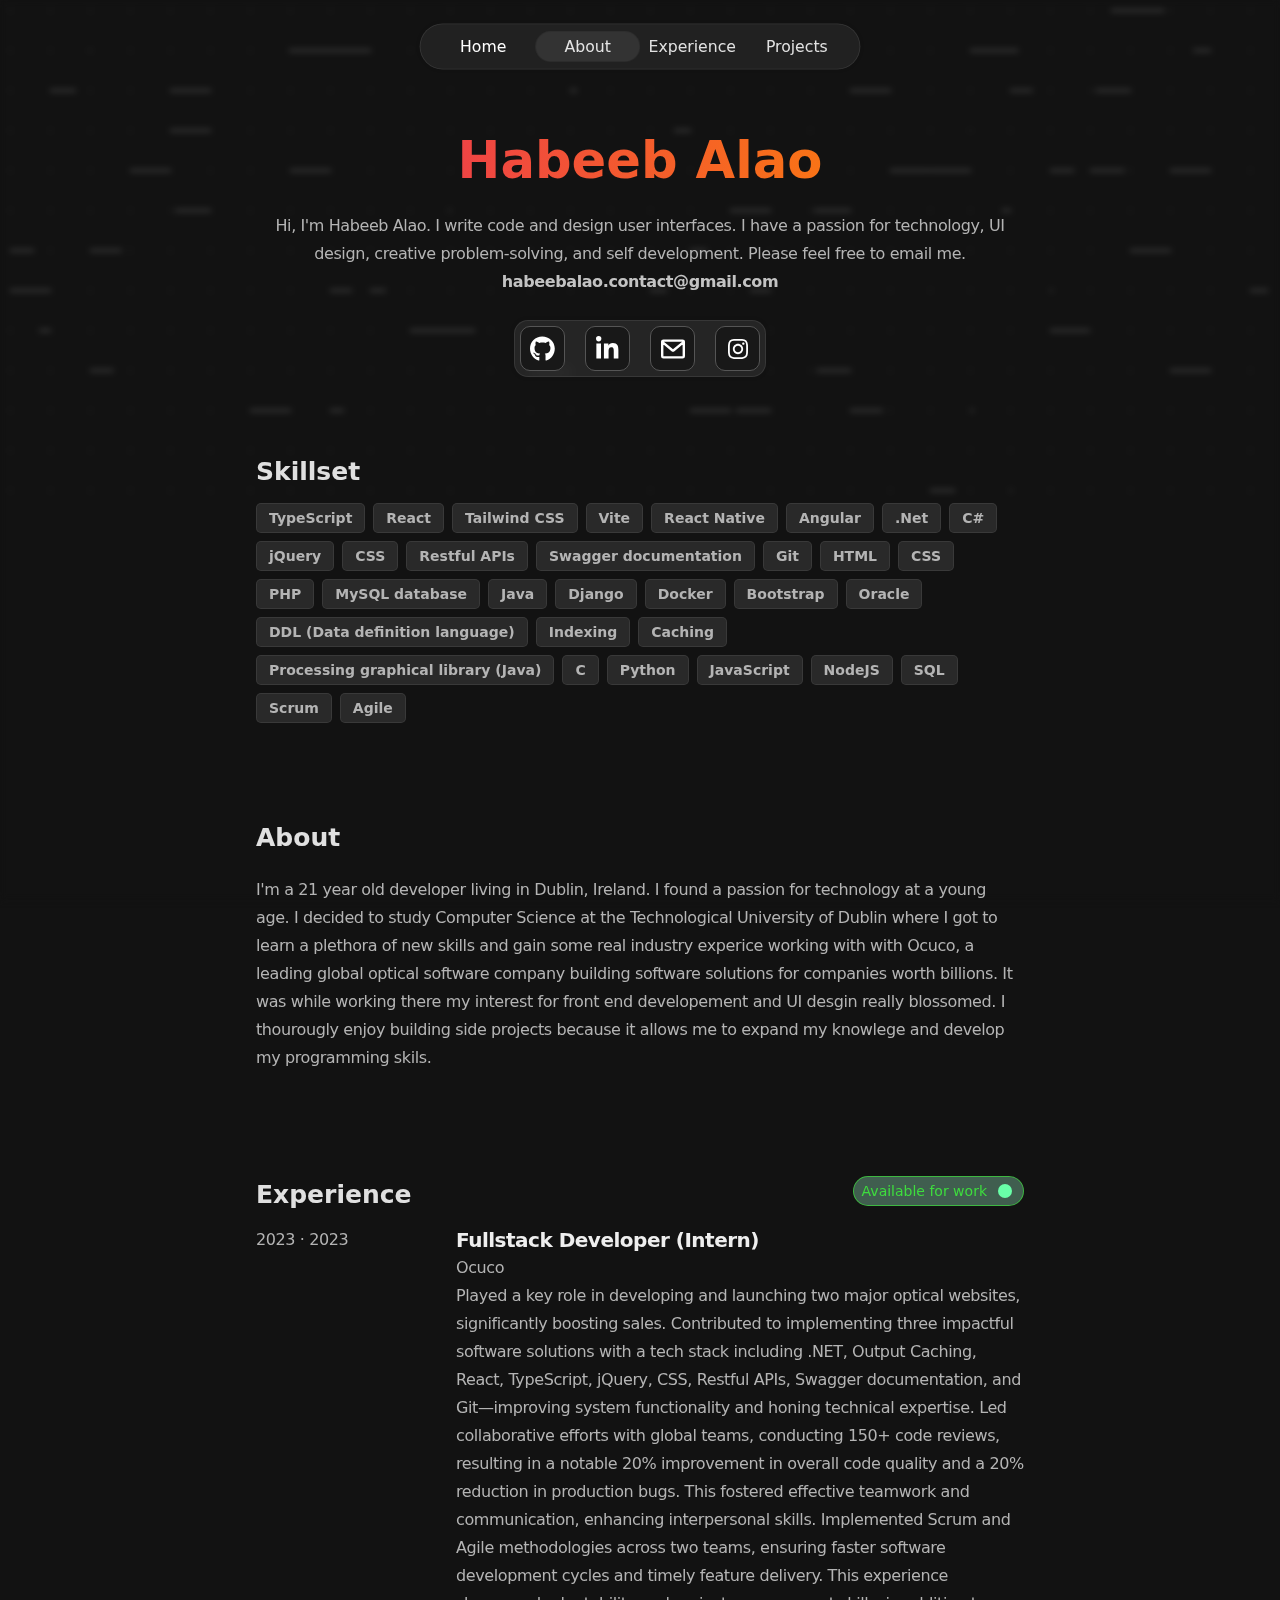
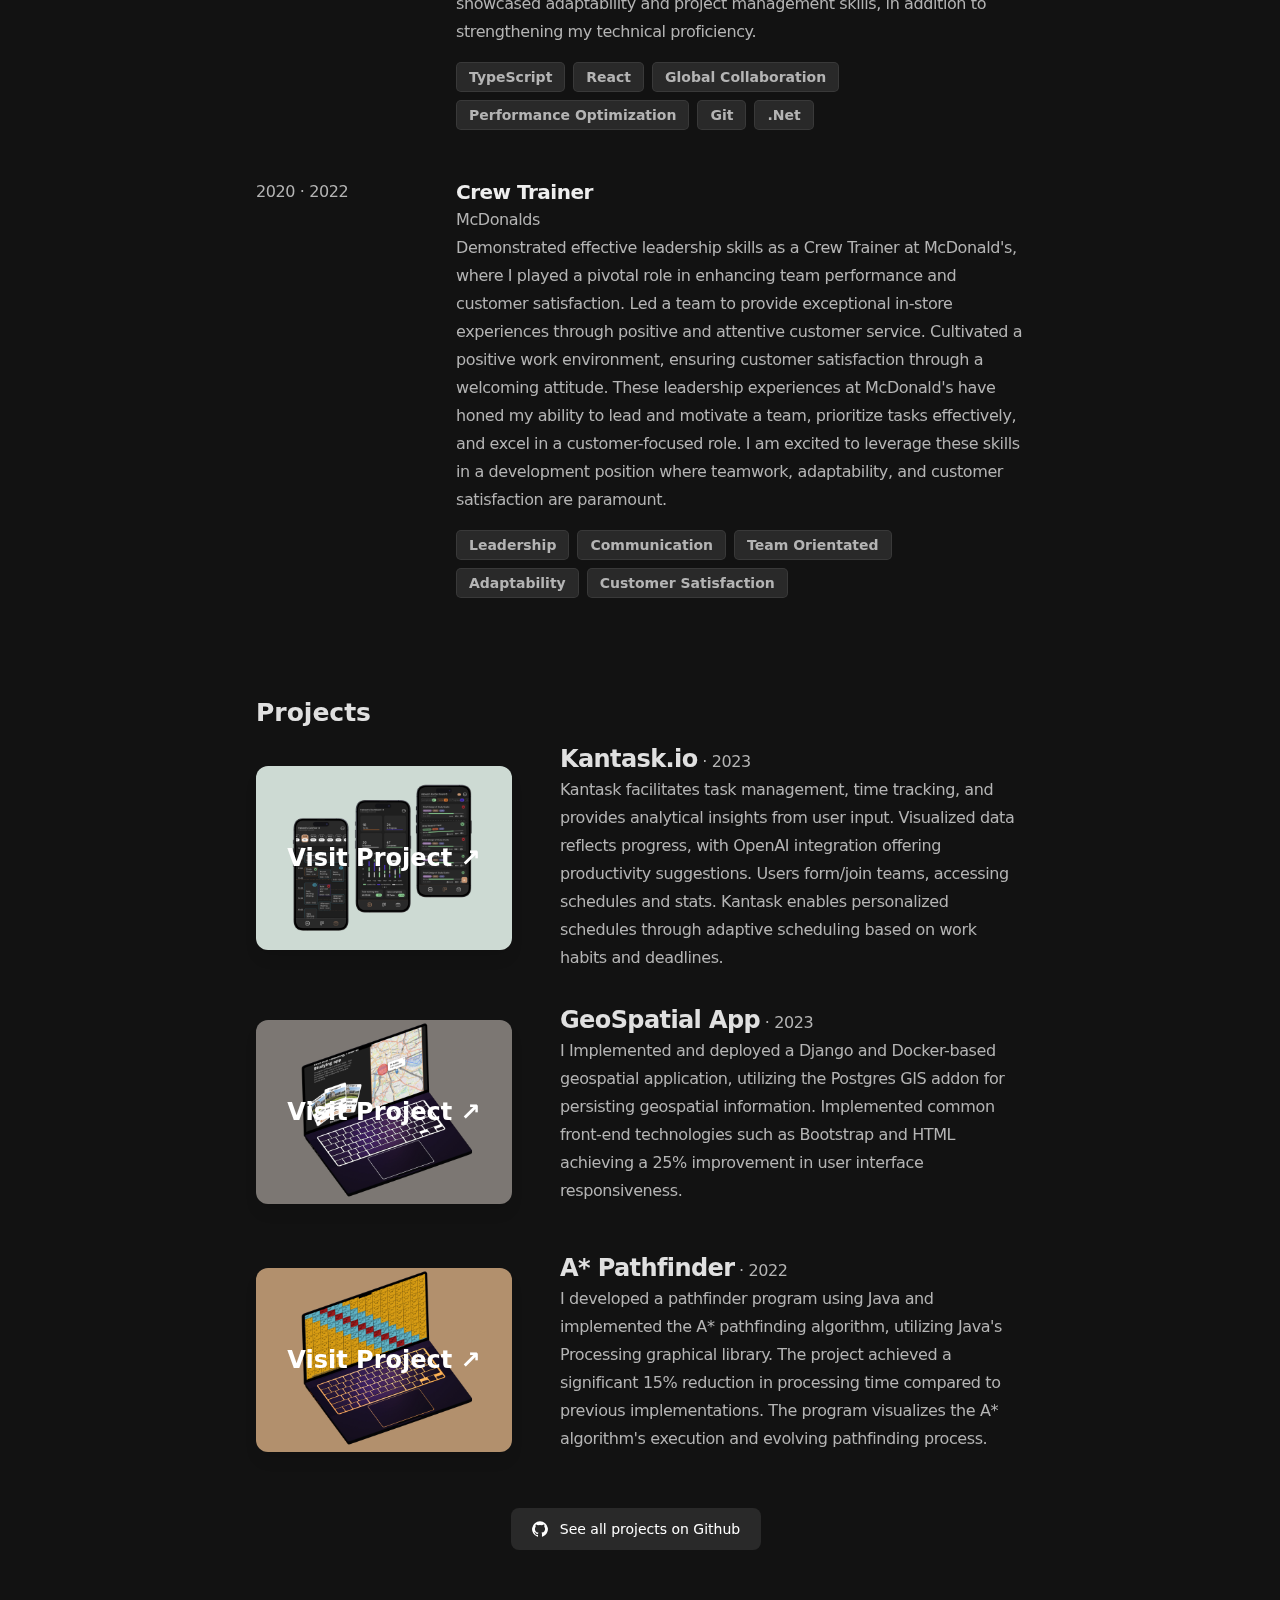
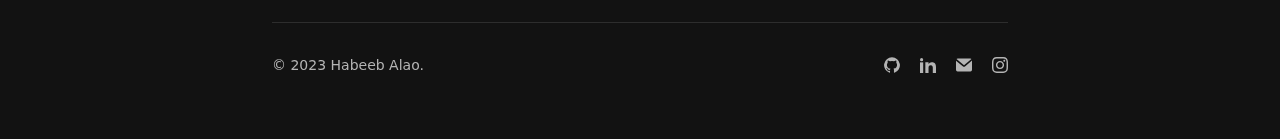
==== commit a02c3fc2: "Updates" ====
--- a/index.html
+++ b/index.html
@@ -10,8 +10,8 @@
   <link rel="manifest" href="/assets/site-cBxXiAWk.webmanifest">
   <meta name="viewport" content="width=device-width, initial-scale=1.0" />
   <title>Habeeb Alao | Website</title>
-  <script type="module" crossorigin src="/assets/index-vSn33qBT.js"></script>
-  <link rel="stylesheet" crossorigin href="/assets/index--ERGUQKr.css">
+  <script type="module" crossorigin src="/assets/index-E3lWSUKw.js"></script>
+  <link rel="stylesheet" crossorigin href="/assets/index-2Fdtw2Lj.css">
 </head>
 
 <body>
--- a/assets/index-2Fdtw2Lj.css
+++ b/assets/index-2Fdtw2Lj.css
@@ -0,0 +1 @@
+#root{max-width:1280px;margin:0 auto;padding:2rem;text-align:center}.logo{height:6em;padding:1.5em;will-change:filter;transition:filter .3s}.logo:hover{filter:drop-shadow(0 0 2em #646cffaa)}.logo.react:hover{filter:drop-shadow(0 0 2em #61dafbaa)}@keyframes logo-spin{0%{transform:rotate(0)}to{transform:rotate(360deg)}}@media (prefers-reduced-motion: no-preference){a:nth-of-type(2) .logo{animation:logo-spin infinite 20s linear}}.card{padding:2em}.read-the-docs{color:#888}.social-card{height:-moz-fit-content;height:fit-content;width:-moz-fit-content;width:fit-content;display:flex;align-items:center;justify-content:center;gap:20px;background:#37373780;-webkit-backdrop-filter:blur(5px);backdrop-filter:blur(5px);box-shadow:0 0 5px #0000001a;border:1px solid #404040b5;padding:5px;border-radius:14px}.Btn{width:45px;height:45px;display:flex;align-items:center;justify-content:center;border:none;background-color:transparent;position:relative;border-radius:7px;cursor:pointer;transition:all .3s}.svgContainer{min-width:45px;min-height:45px;display:flex;align-items:center;justify-content:center;background-color:transparent;-webkit-backdrop-filter:blur(0px);backdrop-filter:blur(0px);letter-spacing:.8px;padding:5px;border-radius:10px;transition:all .3s;border:1px solid rgba(156,156,156,.466);z-index:2}.BG{position:absolute;width:100%;height:100%;background:#181818;z-index:1;border-radius:10px;pointer-events:none;transition:all .3s;font-size:0px}.github:hover .BG{background:#24292e}.linkdin:hover .BG{background:#0077b5}.email:hover .BG{background:#c71610}.instagram:hover .BG{background:#f09433;background:linear-gradient(45deg,#f09433,#e6683c,#dc2743,#cc2366,#bc1888);filter:progid:DXImageTransform.Microsoft.gradient(startColorstr="#f09433",endColorstr="#bc1888",GradientType=1)}.Btn:hover .BG{transform:scale(1.5);font-size:20px;color:#fff}.Btn:hover .svgContainer{border:1px solid rgba(216,216,216,.466);background-color:#d1d1d177;-webkit-backdrop-filter:blur(4px);backdrop-filter:blur(4px)}.loader{height:20px;width:20px;border-radius:50%;background-color:#69ffa8;animation:1.5s pulse infinite ease-in-out}@keyframes pulse{0%{box-shadow:0 0 #69ffa8}to{box-shadow:0 0 0 14px #69ffa800}}.selected-item{text-align:center}.controls-container{--highlight-width: auto;--highlight-x-pos: 0;display:fixed;margin:0}.controls{display:inline-flex;justify-content:space-between;background:#262626cc;-webkit-backdrop-filter:blur(10px);backdrop-filter:blur(10px);box-shadow:0 0 5px #0000001a;border-radius:50px;border:1px solid #404040b5;max-width:700px;padding:12px;margin:auto;overflow:hidden;position:relative}.controls input{opacity:0;margin:0;top:0;right:0;bottom:0;left:0;position:absolute;width:100%;cursor:pointer;height:100%}.segment{min-width:120px;position:relative;text-align:center;z-index:1}.segment label{cursor:pointer;display:block;font-weight:400;padding:0 5px;transition:color .5s ease}.segment.active label{color:#fff}.controls:before{content:"";background:#373737cc;width:var(--highlight-width);transform:translate(var(--highlight-x-pos));position:absolute;top:8px;bottom:8px;left:0;z-index:0;-webkit-backdrop-filter:blur(5px);backdrop-filter:blur(5px);border-radius:22px}.controls.ready:before{transition:transform .3s ease,width .3s ease}@media (min-width: 0px){.controls-container{scale:.6;transition:scale .5s ease}}@media (min-width: 365px){.controls-container{scale:.7;transition:scale .5s ease}.segment label{font-size:24px}}@media (min-width: 424px){.controls-container{scale:.8;transition:scale .5s ease}.segment label{font-size:18px}}@media (min-width: 515px){.controls-container{scale:1;transition:scale .5s ease}}@media (min-width: 1024px){.controls-container{scale:1}}*,:before,:after{box-sizing:border-box;border-width:0;border-style:solid;border-color:#e5e7eb}:before,:after{--tw-content: ""}html,:host{line-height:1.5;-webkit-text-size-adjust:100%;-moz-tab-size:4;-o-tab-size:4;tab-size:4;font-family:ui-sans-serif,system-ui,sans-serif,"Apple Color Emoji","Segoe UI Emoji",Segoe UI Symbol,"Noto Color Emoji";font-feature-settings:normal;font-variation-settings:normal;-webkit-tap-highlight-color:transparent}body{margin:0;line-height:inherit}hr{height:0;color:inherit;border-top-width:1px}abbr:where([title]){-webkit-text-decoration:underline dotted;text-decoration:underline dotted}h1,h2,h3,h4,h5,h6{font-size:inherit;font-weight:inherit}a{color:inherit;text-decoration:inherit}b,strong{font-weight:bolder}code,kbd,samp,pre{font-family:ui-monospace,SFMono-Regular,Menlo,Monaco,Consolas,Liberation Mono,Courier New,monospace;font-feature-settings:normal;font-variation-settings:normal;font-size:1em}small{font-size:80%}sub,sup{font-size:75%;line-height:0;position:relative;vertical-align:baseline}sub{bottom:-.25em}sup{top:-.5em}table{text-indent:0;border-color:inherit;border-collapse:collapse}button,input,optgroup,select,textarea{font-family:inherit;font-feature-settings:inherit;font-variation-settings:inherit;font-size:100%;font-weight:inherit;line-height:inherit;color:inherit;margin:0;padding:0}button,select{text-transform:none}button,[type=button],[type=reset],[type=submit]{-webkit-appearance:button;background-color:transparent;background-image:none}:-moz-focusring{outline:auto}:-moz-ui-invalid{box-shadow:none}progress{vertical-align:baseline}::-webkit-inner-spin-button,::-webkit-outer-spin-button{height:auto}[type=search]{-webkit-appearance:textfield;outline-offset:-2px}::-webkit-search-decoration{-webkit-appearance:none}::-webkit-file-upload-button{-webkit-appearance:button;font:inherit}summary{display:list-item}blockquote,dl,dd,h1,h2,h3,h4,h5,h6,hr,figure,p,pre{margin:0}fieldset{margin:0;padding:0}legend{padding:0}ol,ul,menu{list-style:none;margin:0;padding:0}dialog{padding:0}textarea{resize:vertical}input::-moz-placeholder,textarea::-moz-placeholder{opacity:1;color:#9ca3af}input::placeholder,textarea::placeholder{opacity:1;color:#9ca3af}button,[role=button]{cursor:pointer}:disabled{cursor:default}img,svg,video,canvas,audio,iframe,embed,object{display:block;vertical-align:middle}img,video{max-width:100%;height:auto}[hidden]{display:none}*,:before,:after{--tw-border-spacing-x: 0;--tw-border-spacing-y: 0;--tw-translate-x: 0;--tw-translate-y: 0;--tw-rotate: 0;--tw-skew-x: 0;--tw-skew-y: 0;--tw-scale-x: 1;--tw-scale-y: 1;--tw-pan-x: ;--tw-pan-y: ;--tw-pinch-zoom: ;--tw-scroll-snap-strictness: proximity;--tw-gradient-from-position: ;--tw-gradient-via-position: ;--tw-gradient-to-position: ;--tw-ordinal: ;--tw-slashed-zero: ;--tw-numeric-figure: ;--tw-numeric-spacing: ;--tw-numeric-fraction: ;--tw-ring-inset: ;--tw-ring-offset-width: 0px;--tw-ring-offset-color: #fff;--tw-ring-color: rgb(59 130 246 / .5);--tw-ring-offset-shadow: 0 0 #0000;--tw-ring-shadow: 0 0 #0000;--tw-shadow: 0 0 #0000;--tw-shadow-colored: 0 0 #0000;--tw-blur: ;--tw-brightness: ;--tw-contrast: ;--tw-grayscale: ;--tw-hue-rotate: ;--tw-invert: ;--tw-saturate: ;--tw-sepia: ;--tw-drop-shadow: ;--tw-backdrop-blur: ;--tw-backdrop-brightness: ;--tw-backdrop-contrast: ;--tw-backdrop-grayscale: ;--tw-backdrop-hue-rotate: ;--tw-backdrop-invert: ;--tw-backdrop-opacity: ;--tw-backdrop-saturate: ;--tw-backdrop-sepia: }::backdrop{--tw-border-spacing-x: 0;--tw-border-spacing-y: 0;--tw-translate-x: 0;--tw-translate-y: 0;--tw-rotate: 0;--tw-skew-x: 0;--tw-skew-y: 0;--tw-scale-x: 1;--tw-scale-y: 1;--tw-pan-x: ;--tw-pan-y: ;--tw-pinch-zoom: ;--tw-scroll-snap-strictness: proximity;--tw-gradient-from-position: ;--tw-gradient-via-position: ;--tw-gradient-to-position: ;--tw-ordinal: ;--tw-slashed-zero: ;--tw-numeric-figure: ;--tw-numeric-spacing: ;--tw-numeric-fraction: ;--tw-ring-inset: ;--tw-ring-offset-width: 0px;--tw-ring-offset-color: #fff;--tw-ring-color: rgb(59 130 246 / .5);--tw-ring-offset-shadow: 0 0 #0000;--tw-ring-shadow: 0 0 #0000;--tw-shadow: 0 0 #0000;--tw-shadow-colored: 0 0 #0000;--tw-blur: ;--tw-brightness: ;--tw-contrast: ;--tw-grayscale: ;--tw-hue-rotate: ;--tw-invert: ;--tw-saturate: ;--tw-sepia: ;--tw-drop-shadow: ;--tw-backdrop-blur: ;--tw-backdrop-brightness: ;--tw-backdrop-contrast: ;--tw-backdrop-grayscale: ;--tw-backdrop-hue-rotate: ;--tw-backdrop-invert: ;--tw-backdrop-opacity: ;--tw-backdrop-saturate: ;--tw-backdrop-sepia: }.sr-only{position:absolute;width:1px;height:1px;padding:0;margin:-1px;overflow:hidden;clip:rect(0,0,0,0);white-space:nowrap;border-width:0}.pointer-events-none{pointer-events:none}.visible{visibility:visible}.invisible{visibility:hidden}.static{position:static}.fixed{position:fixed}.absolute{position:absolute}.relative{position:relative}.sticky{position:sticky}.inset-0{top:0;right:0;bottom:0;left:0}.inset-4{top:1rem;right:1rem;bottom:1rem;left:1rem}.inset-x-0{left:0;right:0}.bottom-0{bottom:0}.bottom-\[10\%\]{bottom:10%}.bottom-\[5\%\]{bottom:5%}.left-0{left:0}.left-1{left:.25rem}.left-1\.5{left:.375rem}.left-1\/2{left:50%}.left-2{left:.5rem}.left-3{left:.75rem}.left-\[10\%\]{left:10%}.left-\[5\%\]{left:5%}.right-1{right:.25rem}.right-1\.5{right:.375rem}.right-3{right:.75rem}.right-\[10\%\]{right:10%}.right-\[5\%\]{right:5%}.top-0{top:0}.top-1{top:.25rem}.top-1\/2{top:50%}.top-\[10\%\]{top:10%}.top-\[5\%\]{top:5%}.top-\[var\(--navbar-height\)\]{top:var(--navbar-height)}.-z-30{z-index:-30}.z-0{z-index:0}.z-10{z-index:10}.z-20{z-index:20}.z-30{z-index:30}.z-40{z-index:40}.z-50{z-index:50}.-m-2{margin:-.5rem}.-m-2\.5{margin:-.625rem}.m-0{margin:0}.mx-0{margin-left:0;margin-right:0}.mx-1{margin-left:.25rem;margin-right:.25rem}.mx-\[calc\(\(theme\(spacing\.5\)-theme\(spacing\.1\)\)\/2\)\]{margin-left:.5rem;margin-right:.5rem}.mx-\[calc\(\(theme\(spacing\.6\)-theme\(spacing\.3\)\)\/2\)\]{margin-left:.375rem;margin-right:.375rem}.mx-\[calc\(\(theme\(spacing\.7\)-theme\(spacing\.5\)\)\/2\)\]{margin-left:.25rem;margin-right:.25rem}.mx-auto{margin-left:auto;margin-right:auto}.my-0{margin-top:0;margin-bottom:0}.my-1{margin-top:.25rem;margin-bottom:.25rem}.my-16{margin-top:4rem;margin-bottom:4rem}.my-6{margin-top:1.5rem;margin-bottom:1.5rem}.my-\[calc\(\(theme\(spacing\.5\)-theme\(spacing\.1\)\)\/2\)\]{margin-top:.5rem;margin-bottom:.5rem}.my-\[calc\(\(theme\(spacing\.6\)-theme\(spacing\.3\)\)\/2\)\]{margin-top:.375rem;margin-bottom:.375rem}.my-\[calc\(\(theme\(spacing\.7\)-theme\(spacing\.5\)\)\/2\)\]{margin-top:.25rem;margin-bottom:.25rem}.-mr-2{margin-right:-.5rem}.-ms-2{margin-inline-start:-.5rem}.mb-1{margin-bottom:.25rem}.mb-1\.5{margin-bottom:.375rem}.mb-14{margin-bottom:3.5rem}.mb-2{margin-bottom:.5rem}.mb-3{margin-bottom:.75rem}.mb-4{margin-bottom:1rem}.mb-5{margin-bottom:1.25rem}.mb-6{margin-bottom:1.5rem}.mb-px{margin-bottom:1px}.me-2{margin-inline-end:.5rem}.ml-1{margin-left:.25rem}.ml-2{margin-left:.5rem}.mr-2{margin-right:.5rem}.mr-3{margin-right:.75rem}.ms-5{margin-inline-start:1.25rem}.mt-1{margin-top:.25rem}.mt-10{margin-top:2.5rem}.mt-2{margin-top:.5rem}.mt-4{margin-top:1rem}.mt-\[60px\]{margin-top:60px}.box-border{box-sizing:border-box}.line-clamp-1{overflow:hidden;display:-webkit-box;-webkit-box-orient:vertical;-webkit-line-clamp:1}.block{display:block}.inline-block{display:inline-block}.flex{display:flex}.inline-flex{display:inline-flex}.table{display:table}.grid{display:grid}.inline-grid{display:inline-grid}.hidden{display:none}.\!h-auto{height:auto!important}.h-1{height:.25rem}.h-1\.5{height:.375rem}.h-10{height:2.5rem}.h-12{height:3rem}.h-14{height:3.5rem}.h-16{height:4rem}.h-2{height:.5rem}.h-2\.5{height:.625rem}.h-3{height:.75rem}.h-3\.5{height:.875rem}.h-4{height:1rem}.h-40{height:10rem}.h-5{height:1.25rem}.h-6{height:1.5rem}.h-7{height:1.75rem}.h-8{height:2rem}.h-9{height:2.25rem}.h-\[100dvh\]{height:100dvh}.h-\[216px\]{height:216px}.h-\[2px\]{height:2px}.h-\[calc\(100dvh_-_var\(--navbar-height\)_-_1px\)\]{height:calc(100dvh - var(--navbar-height) - 1px)}.h-\[var\(--navbar-height\)\]{height:var(--navbar-height)}.h-auto{height:auto}.h-fit{height:-moz-fit-content;height:fit-content}.h-full{height:100%}.h-min{height:-moz-min-content;height:min-content}.h-px{height:1px}.h-screen{height:100vh}.max-h-64{max-height:16rem}.max-h-\[calc\(100\%_-_7\.5rem\)\]{max-height:calc(100% - 7.5rem)}.min-h-3{min-height:.75rem}.min-h-3\.5{min-height:.875rem}.min-h-4{min-height:1rem}.min-h-40{min-height:10rem}.min-h-5{min-height:1.25rem}.min-h-6{min-height:1.5rem}.min-h-7{min-height:1.75rem}.w-1{width:.25rem}.w-1\.5{width:.375rem}.w-10{width:2.5rem}.w-12{width:3rem}.w-14{width:3.5rem}.w-2{width:.5rem}.w-2\.5{width:.625rem}.w-3{width:.75rem}.w-3\.5{width:.875rem}.w-4{width:1rem}.w-5{width:1.25rem}.w-6{width:1.5rem}.w-7{width:1.75rem}.w-72{width:18rem}.w-8{width:2rem}.w-9{width:2.25rem}.w-\[80\%\]{width:80%}.w-auto{width:auto}.w-full{width:100%}.w-max{width:-moz-max-content;width:max-content}.w-px{width:1px}.w-screen{width:100vw}.min-w-10{min-width:2.5rem}.min-w-3{min-width:.75rem}.min-w-3\.5{min-width:.875rem}.min-w-4{min-width:1rem}.min-w-5{min-width:1.25rem}.min-w-6{min-width:1.5rem}.min-w-64{min-width:16rem}.min-w-8{min-width:2rem}.min-w-9{min-width:2.25rem}.min-w-\[200px\]{min-width:200px}.min-w-full{min-width:100%}.min-w-max{min-width:-moz-max-content;min-width:max-content}.max-w-2xl{max-width:42rem}.max-w-3xl{max-width:48rem}.max-w-4xl{max-width:56rem}.max-w-5xl{max-width:64rem}.max-w-\[1024px\]{max-width:1024px}.max-w-\[1280px\]{max-width:1280px}.max-w-\[1536px\]{max-width:1536px}.max-w-\[640px\]{max-width:640px}.max-w-\[768px\]{max-width:768px}.max-w-fit{max-width:-moz-fit-content;max-width:fit-content}.max-w-full{max-width:100%}.max-w-lg{max-width:32rem}.max-w-md{max-width:28rem}.max-w-screen-md{max-width:768px}.max-w-screen-xl{max-width:1280px}.max-w-sm{max-width:24rem}.max-w-xl{max-width:36rem}.max-w-xs{max-width:20rem}.flex-1{flex:1 1 0%}.flex-auto{flex:1 1 auto}.flex-initial{flex:0 1 auto}.flex-none{flex:none}.flex-shrink-0,.shrink-0{flex-shrink:0}.flex-grow{flex-grow:1}.basis-0{flex-basis:0px}.table-auto{table-layout:auto}.table-fixed{table-layout:fixed}.origin-center{transform-origin:center}.origin-left{transform-origin:left}.origin-right{transform-origin:right}.origin-top-left{transform-origin:top left}.-translate-x-1\/2{--tw-translate-x: -50%;transform:translate(var(--tw-translate-x),var(--tw-translate-y)) rotate(var(--tw-rotate)) skew(var(--tw-skew-x)) skewY(var(--tw-skew-y)) scaleX(var(--tw-scale-x)) scaleY(var(--tw-scale-y))}.-translate-y-1\/2{--tw-translate-y: -50%;transform:translate(var(--tw-translate-x),var(--tw-translate-y)) rotate(var(--tw-rotate)) skew(var(--tw-skew-x)) skewY(var(--tw-skew-y)) scaleX(var(--tw-scale-x)) scaleY(var(--tw-scale-y))}.translate-x-1{--tw-translate-x: .25rem;transform:translate(var(--tw-translate-x),var(--tw-translate-y)) rotate(var(--tw-rotate)) skew(var(--tw-skew-x)) skewY(var(--tw-skew-y)) scaleX(var(--tw-scale-x)) scaleY(var(--tw-scale-y))}.translate-x-1\/2{--tw-translate-x: 50%;transform:translate(var(--tw-translate-x),var(--tw-translate-y)) rotate(var(--tw-rotate)) skew(var(--tw-skew-x)) skewY(var(--tw-skew-y)) scaleX(var(--tw-scale-x)) scaleY(var(--tw-scale-y))}.translate-y-1{--tw-translate-y: .25rem;transform:translate(var(--tw-translate-x),var(--tw-translate-y)) rotate(var(--tw-rotate)) skew(var(--tw-skew-x)) skewY(var(--tw-skew-y)) scaleX(var(--tw-scale-x)) scaleY(var(--tw-scale-y))}.translate-y-1\/2{--tw-translate-y: 50%;transform:translate(var(--tw-translate-x),var(--tw-translate-y)) rotate(var(--tw-rotate)) skew(var(--tw-skew-x)) skewY(var(--tw-skew-y)) scaleX(var(--tw-scale-x)) scaleY(var(--tw-scale-y))}.rotate-0{--tw-rotate: 0deg;transform:translate(var(--tw-translate-x),var(--tw-translate-y)) rotate(var(--tw-rotate)) skew(var(--tw-skew-x)) skewY(var(--tw-skew-y)) scaleX(var(--tw-scale-x)) scaleY(var(--tw-scale-y))}.rotate-180{--tw-rotate: 180deg;transform:translate(var(--tw-translate-x),var(--tw-translate-y)) rotate(var(--tw-rotate)) skew(var(--tw-skew-x)) skewY(var(--tw-skew-y)) scaleX(var(--tw-scale-x)) scaleY(var(--tw-scale-y))}.scale-0{--tw-scale-x: 0;--tw-scale-y: 0;transform:translate(var(--tw-translate-x),var(--tw-translate-y)) rotate(var(--tw-rotate)) skew(var(--tw-skew-x)) skewY(var(--tw-skew-y)) scaleX(var(--tw-scale-x)) scaleY(var(--tw-scale-y))}.scale-100{--tw-scale-x: 1;--tw-scale-y: 1;transform:translate(var(--tw-translate-x),var(--tw-translate-y)) rotate(var(--tw-rotate)) skew(var(--tw-skew-x)) skewY(var(--tw-skew-y)) scaleX(var(--tw-scale-x)) scaleY(var(--tw-scale-y))}.scale-105{--tw-scale-x: 1.05;--tw-scale-y: 1.05;transform:translate(var(--tw-translate-x),var(--tw-translate-y)) rotate(var(--tw-rotate)) skew(var(--tw-skew-x)) skewY(var(--tw-skew-y)) scaleX(var(--tw-scale-x)) scaleY(var(--tw-scale-y))}.scale-50{--tw-scale-x: .5;--tw-scale-y: .5;transform:translate(var(--tw-translate-x),var(--tw-translate-y)) rotate(var(--tw-rotate)) skew(var(--tw-skew-x)) skewY(var(--tw-skew-y)) scaleX(var(--tw-scale-x)) scaleY(var(--tw-scale-y))}.scale-\[0\.7\]{--tw-scale-x: .7;--tw-scale-y: .7;transform:translate(var(--tw-translate-x),var(--tw-translate-y)) rotate(var(--tw-rotate)) skew(var(--tw-skew-x)) skewY(var(--tw-skew-y)) scaleX(var(--tw-scale-x)) scaleY(var(--tw-scale-y))}.transform{transform:translate(var(--tw-translate-x),var(--tw-translate-y)) rotate(var(--tw-rotate)) skew(var(--tw-skew-x)) skewY(var(--tw-skew-y)) scaleX(var(--tw-scale-x)) scaleY(var(--tw-scale-y))}.animate-none{animation:none}.cursor-default{cursor:default}.cursor-grab{cursor:grab}.cursor-not-allowed{cursor:not-allowed}.cursor-pointer{cursor:pointer}.cursor-text{cursor:text}.touch-none{touch-action:none}.select-none{-webkit-user-select:none;-moz-user-select:none;user-select:none}.resize-none{resize:none}.resize{resize:both}.scroll-py-6{scroll-padding-top:1.5rem;scroll-padding-bottom:1.5rem}.list-none{list-style-type:none}.appearance-none{-webkit-appearance:none;-moz-appearance:none;appearance:none}.grid-cols-4{grid-template-columns:repeat(4,minmax(0,1fr))}.flex-row{flex-direction:row}.flex-col{flex-direction:column}.flex-col-reverse{flex-direction:column-reverse}.flex-wrap{flex-wrap:wrap}.flex-nowrap{flex-wrap:nowrap}.place-content-center{place-content:center}.items-start{align-items:flex-start}.items-end{align-items:flex-end}.items-center{align-items:center}.justify-start{justify-content:flex-start}.justify-end{justify-content:flex-end}.justify-center{justify-content:center}.justify-between{justify-content:space-between}.justify-items-start{justify-items:start}.\!gap-0{gap:0px!important}.gap-0{gap:0px}.gap-0\.5{gap:.125rem}.gap-1{gap:.25rem}.gap-1\.5{gap:.375rem}.gap-12{gap:3rem}.gap-16{gap:4rem}.gap-2{gap:.5rem}.gap-20{gap:5rem}.gap-3{gap:.75rem}.gap-4{gap:1rem}.gap-6{gap:1.5rem}.gap-8{gap:2rem}.space-x-0>:not([hidden])~:not([hidden]){--tw-space-x-reverse: 0;margin-right:calc(0px * var(--tw-space-x-reverse));margin-left:calc(0px * calc(1 - var(--tw-space-x-reverse)))}.space-x-0\.5>:not([hidden])~:not([hidden]){--tw-space-x-reverse: 0;margin-right:calc(.125rem * var(--tw-space-x-reverse));margin-left:calc(.125rem * calc(1 - var(--tw-space-x-reverse)))}.self-center{align-self:center}.overflow-auto{overflow:auto}.overflow-hidden{overflow:hidden}.overflow-visible{overflow:visible}.overflow-x-auto{overflow-x:auto}.overflow-y-auto{overflow-y:auto}.overflow-y-hidden{overflow-y:hidden}.overflow-x-scroll{overflow-x:scroll}.truncate{overflow:hidden;text-overflow:ellipsis;white-space:nowrap}.text-ellipsis{text-overflow:ellipsis}.whitespace-normal{white-space:normal}.whitespace-nowrap{white-space:nowrap}.break-words{overflow-wrap:break-word}.\!rounded-none{border-radius:0!important}.rounded{border-radius:.25rem}.rounded-\[18px\]{border-radius:18px}.rounded-\[5px\]{border-radius:5px}.rounded-full{border-radius:9999px}.rounded-lg{border-radius:.5rem}.rounded-md{border-radius:.375rem}.rounded-none{border-radius:0}.rounded-xl{border-radius:.75rem}.\!rounded-l-none{border-top-left-radius:0!important;border-bottom-left-radius:0!important}.\!rounded-r-none{border-top-right-radius:0!important;border-bottom-right-radius:0!important}.border{border-width:1px}.border-0{border-width:0px}.border-2{border-width:2px}.border-b{border-bottom-width:1px}.border-solid{border-style:solid}.border-dotted{border-style:dotted}.border-none{border-style:none}.border-\[\#2D2D2D\]{--tw-border-opacity: 1;border-color:rgb(45 45 45 / var(--tw-border-opacity))}.border-\[\#3edd3eb5\]{border-color:#3edd3eb5}.border-\[\#404040b5\]{border-color:#404040b5}.border-transparent{border-color:transparent}.border-x-transparent{border-left-color:transparent;border-right-color:transparent}.border-y-transparent{border-top-color:transparent;border-bottom-color:transparent}.border-b-current{border-bottom-color:currentColor}.border-b-white{--tw-border-opacity: 1;border-bottom-color:rgb(255 255 255 / var(--tw-border-opacity))}.border-l-transparent{border-left-color:transparent}.border-r-transparent{border-right-color:transparent}.border-t-transparent{border-top-color:transparent}.bg-\[\#292929\]{--tw-bg-opacity: 1;background-color:rgb(41 41 41 / var(--tw-bg-opacity))}.bg-\[\#669b818d\]{background-color:#669b818d}.bg-current{background-color:currentColor}.bg-inherit{background-color:inherit}.bg-transparent{background-color:transparent}.bg-white{--tw-bg-opacity: 1;background-color:rgb(255 255 255 / var(--tw-bg-opacity))}.bg-gradient-to-b{background-image:linear-gradient(to bottom,var(--tw-gradient-stops))}.bg-gradient-to-r{background-image:linear-gradient(to right,var(--tw-gradient-stops))}.from-neutral-600{--tw-gradient-from: #525252 var(--tw-gradient-from-position);--tw-gradient-to: rgb(82 82 82 / 0) var(--tw-gradient-to-position);--tw-gradient-stops: var(--tw-gradient-from), var(--tw-gradient-to)}.from-red-500{--tw-gradient-from: #ef4444 var(--tw-gradient-from-position);--tw-gradient-to: rgb(239 68 68 / 0) var(--tw-gradient-to-position);--tw-gradient-stops: var(--tw-gradient-from), var(--tw-gradient-to)}.to-orange-500{--tw-gradient-to: #f97316 var(--tw-gradient-to-position)}.to-zinc-800{--tw-gradient-to: #27272a var(--tw-gradient-to-position)}.bg-\[length\:1\.25rem_1\.25rem\]{background-size:1.25rem 1.25rem}.bg-clip-text{-webkit-background-clip:text;background-clip:text}.stroke-current{stroke:currentColor}.object-cover{-o-object-fit:cover;object-fit:cover}.p-1{padding:.25rem}.p-2{padding:.5rem}.p-2\.5{padding:.625rem}.p-3{padding:.75rem}.p-4{padding:1rem}.p-5{padding:1.25rem}.\!px-1{padding-left:.25rem!important;padding-right:.25rem!important}.px-0{padding-left:0;padding-right:0}.px-1{padding-left:.25rem;padding-right:.25rem}.px-1\.5{padding-left:.375rem;padding-right:.375rem}.px-2{padding-left:.5rem;padding-right:.5rem}.px-2\.5{padding-left:.625rem;padding-right:.625rem}.px-3{padding-left:.75rem;padding-right:.75rem}.px-4{padding-left:1rem;padding-right:1rem}.px-5{padding-left:1.25rem;padding-right:1.25rem}.px-6{padding-left:1.5rem;padding-right:1.5rem}.py-0{padding-top:0;padding-bottom:0}.py-0\.5{padding-top:.125rem;padding-bottom:.125rem}.py-1{padding-top:.25rem;padding-bottom:.25rem}.py-1\.5{padding-top:.375rem;padding-bottom:.375rem}.py-2{padding-top:.5rem;padding-bottom:.5rem}.py-2\.5{padding-top:.625rem;padding-bottom:.625rem}.py-3{padding-top:.75rem;padding-bottom:.75rem}.py-4{padding-top:1rem;padding-bottom:1rem}.py-6{padding-top:1.5rem;padding-bottom:1.5rem}.py-\[4px\]{padding-top:4px;padding-bottom:4px}.\!pb-0{padding-bottom:0!important}.pb-0{padding-bottom:0}.pb-0\.5{padding-bottom:.125rem}.pb-1{padding-bottom:.25rem}.pb-1\.5{padding-bottom:.375rem}.pb-2{padding-bottom:.5rem}.pe-2{padding-inline-end:.5rem}.pl-0{padding-left:0}.pl-0\.5{padding-left:.125rem}.pl-1{padding-left:.25rem}.pr-0{padding-right:0}.pr-0\.5{padding-right:.125rem}.pr-1{padding-right:.25rem}.pr-2{padding-right:.5rem}.pr-6{padding-right:1.5rem}.pt-0{padding-top:0}.pt-2{padding-top:.5rem}.pt-4{padding-top:1rem}.pt-6{padding-top:1.5rem}.text-left{text-align:left}.text-center{text-align:center}.text-start{text-align:start}.align-middle{vertical-align:middle}.font-mono{font-family:ui-monospace,SFMono-Regular,Menlo,Monaco,Consolas,Liberation Mono,Courier New,monospace}.font-sans{font-family:ui-sans-serif,system-ui,sans-serif,"Apple Color Emoji","Segoe UI Emoji",Segoe UI Symbol,"Noto Color Emoji"}.text-2xl{font-size:1.5rem;line-height:2rem}.text-3xl{font-size:1.875rem;line-height:2.25rem}.text-\[0\.55rem\]{font-size:.55rem}.text-\[0\.5rem\]{font-size:.5rem}.text-\[0\.6rem\]{font-size:.6rem}.text-\[25px\]{font-size:25px}.text-base{font-size:1rem;line-height:1.5rem}.text-sm{font-size:.875rem;line-height:1.25rem}.text-xl{font-size:1.25rem;line-height:1.75rem}.font-bold{font-weight:700}.font-medium{font-weight:500}.font-normal{font-weight:400}.font-semibold{font-weight:600}.leading-7{line-height:1.75rem}.tracking-tight{letter-spacing:-.025em}.text-\[\#3edd3e\]{--tw-text-opacity: 1;color:rgb(62 221 62 / var(--tw-text-opacity))}.text-\[\#B4B4B4\]{--tw-text-opacity: 1;color:rgb(180 180 180 / var(--tw-text-opacity))}.text-\[\#EEE\]{--tw-text-opacity: 1;color:rgb(238 238 238 / var(--tw-text-opacity))}.text-\[\#F35945\]{--tw-text-opacity: 1;color:rgb(243 89 69 / var(--tw-text-opacity))}.text-\[\#c3c3c3\]{--tw-text-opacity: 1;color:rgb(195 195 195 / var(--tw-text-opacity))}.text-black{--tw-text-opacity: 1;color:rgb(0 0 0 / var(--tw-text-opacity))}.text-current{color:currentColor}.text-gray-500{--tw-text-opacity: 1;color:rgb(107 114 128 / var(--tw-text-opacity))}.text-gray-800{--tw-text-opacity: 1;color:rgb(31 41 55 / var(--tw-text-opacity))}.text-inherit{color:inherit}.text-transparent{color:transparent}.text-white{--tw-text-opacity: 1;color:rgb(255 255 255 / var(--tw-text-opacity))}.text-zinc-400{--tw-text-opacity: 1;color:rgb(161 161 170 / var(--tw-text-opacity))}.text-zinc-600{--tw-text-opacity: 1;color:rgb(82 82 91 / var(--tw-text-opacity))}.underline{text-decoration-line:underline}.no-underline{text-decoration-line:none}.underline-offset-4{text-underline-offset:4px}.antialiased{-webkit-font-smoothing:antialiased;-moz-osx-font-smoothing:grayscale}.subpixel-antialiased{-webkit-font-smoothing:auto;-moz-osx-font-smoothing:auto}.opacity-0{opacity:0}.opacity-100{opacity:1}.opacity-30{opacity:.3}.opacity-50{opacity:.5}.opacity-70{opacity:.7}.opacity-75{opacity:.75}.opacity-\[value\]{opacity:value}.shadow{--tw-shadow: 0 1px 3px 0 rgb(0 0 0 / .1), 0 1px 2px -1px rgb(0 0 0 / .1);--tw-shadow-colored: 0 1px 3px 0 var(--tw-shadow-color), 0 1px 2px -1px var(--tw-shadow-color);box-shadow:var(--tw-ring-offset-shadow, 0 0 #0000),var(--tw-ring-shadow, 0 0 #0000),var(--tw-shadow)}.shadow-\[0_1px_0px_0_rgba\(0\,0\,0\,0\.05\)\]{--tw-shadow: 0 1px 0px 0 rgba(0,0,0,.05);--tw-shadow-colored: 0 1px 0px 0 var(--tw-shadow-color);box-shadow:var(--tw-ring-offset-shadow, 0 0 #0000),var(--tw-ring-shadow, 0 0 #0000),var(--tw-shadow)}.shadow-lg{--tw-shadow: 0 10px 15px -3px rgb(0 0 0 / .1), 0 4px 6px -4px rgb(0 0 0 / .1);--tw-shadow-colored: 0 10px 15px -3px var(--tw-shadow-color), 0 4px 6px -4px var(--tw-shadow-color);box-shadow:var(--tw-ring-offset-shadow, 0 0 #0000),var(--tw-ring-shadow, 0 0 #0000),var(--tw-shadow)}.shadow-md{--tw-shadow: 0 4px 6px -1px rgb(0 0 0 / .1), 0 2px 4px -2px rgb(0 0 0 / .1);--tw-shadow-colored: 0 4px 6px -1px var(--tw-shadow-color), 0 2px 4px -2px var(--tw-shadow-color);box-shadow:var(--tw-ring-offset-shadow, 0 0 #0000),var(--tw-ring-shadow, 0 0 #0000),var(--tw-shadow)}.shadow-none{--tw-shadow: 0 0 #0000;--tw-shadow-colored: 0 0 #0000;box-shadow:var(--tw-ring-offset-shadow, 0 0 #0000),var(--tw-ring-shadow, 0 0 #0000),var(--tw-shadow)}.shadow-sm{--tw-shadow: 0 1px 2px 0 rgb(0 0 0 / .05);--tw-shadow-colored: 0 1px 2px 0 var(--tw-shadow-color);box-shadow:var(--tw-ring-offset-shadow, 0 0 #0000),var(--tw-ring-shadow, 0 0 #0000),var(--tw-shadow)}.shadow-black\/5{--tw-shadow-color: rgb(0 0 0 / .05);--tw-shadow: var(--tw-shadow-colored)}.\!outline-none{outline:2px solid transparent!important;outline-offset:2px!important}.outline-none{outline:2px solid transparent;outline-offset:2px}.ring-1{--tw-ring-offset-shadow: var(--tw-ring-inset) 0 0 0 var(--tw-ring-offset-width) var(--tw-ring-offset-color);--tw-ring-shadow: var(--tw-ring-inset) 0 0 0 calc(1px + var(--tw-ring-offset-width)) var(--tw-ring-color);box-shadow:var(--tw-ring-offset-shadow),var(--tw-ring-shadow),var(--tw-shadow, 0 0 #0000)}.ring-2{--tw-ring-offset-shadow: var(--tw-ring-inset) 0 0 0 var(--tw-ring-offset-width) var(--tw-ring-offset-color);--tw-ring-shadow: var(--tw-ring-inset) 0 0 0 calc(2px + var(--tw-ring-offset-width)) var(--tw-ring-color);box-shadow:var(--tw-ring-offset-shadow),var(--tw-ring-shadow),var(--tw-shadow, 0 0 #0000)}.ring-transparent{--tw-ring-color: transparent}.ring-offset-2{--tw-ring-offset-width: 2px}.blur{--tw-blur: blur(8px);filter:var(--tw-blur) var(--tw-brightness) var(--tw-contrast) var(--tw-grayscale) var(--tw-hue-rotate) var(--tw-invert) var(--tw-saturate) var(--tw-sepia) var(--tw-drop-shadow)}.blur-\[3px\]{--tw-blur: blur(3px);filter:var(--tw-blur) var(--tw-brightness) var(--tw-contrast) var(--tw-grayscale) var(--tw-hue-rotate) var(--tw-invert) var(--tw-saturate) var(--tw-sepia) var(--tw-drop-shadow)}.blur-lg{--tw-blur: blur(16px);filter:var(--tw-blur) var(--tw-brightness) var(--tw-contrast) var(--tw-grayscale) var(--tw-hue-rotate) var(--tw-invert) var(--tw-saturate) var(--tw-sepia) var(--tw-drop-shadow)}.saturate-150{--tw-saturate: saturate(1.5);filter:var(--tw-blur) var(--tw-brightness) var(--tw-contrast) var(--tw-grayscale) var(--tw-hue-rotate) var(--tw-invert) var(--tw-saturate) var(--tw-sepia) var(--tw-drop-shadow)}.filter{filter:var(--tw-blur) var(--tw-brightness) var(--tw-contrast) var(--tw-grayscale) var(--tw-hue-rotate) var(--tw-invert) var(--tw-saturate) var(--tw-sepia) var(--tw-drop-shadow)}.backdrop-blur{--tw-backdrop-blur: blur(8px);-webkit-backdrop-filter:var(--tw-backdrop-blur) var(--tw-backdrop-brightness) var(--tw-backdrop-contrast) var(--tw-backdrop-grayscale) var(--tw-backdrop-hue-rotate) var(--tw-backdrop-invert) var(--tw-backdrop-opacity) var(--tw-backdrop-saturate) var(--tw-backdrop-sepia);backdrop-filter:var(--tw-backdrop-blur) var(--tw-backdrop-brightness) var(--tw-backdrop-contrast) var(--tw-backdrop-grayscale) var(--tw-backdrop-hue-rotate) var(--tw-backdrop-invert) var(--tw-backdrop-opacity) var(--tw-backdrop-saturate) var(--tw-backdrop-sepia)}.backdrop-blur-lg{--tw-backdrop-blur: blur(16px);-webkit-backdrop-filter:var(--tw-backdrop-blur) var(--tw-backdrop-brightness) var(--tw-backdrop-contrast) var(--tw-backdrop-grayscale) var(--tw-backdrop-hue-rotate) var(--tw-backdrop-invert) var(--tw-backdrop-opacity) var(--tw-backdrop-saturate) var(--tw-backdrop-sepia);backdrop-filter:var(--tw-backdrop-blur) var(--tw-backdrop-brightness) var(--tw-backdrop-contrast) var(--tw-backdrop-grayscale) var(--tw-backdrop-hue-rotate) var(--tw-backdrop-invert) var(--tw-backdrop-opacity) var(--tw-backdrop-saturate) var(--tw-backdrop-sepia)}.backdrop-blur-md{--tw-backdrop-blur: blur(12px);-webkit-backdrop-filter:var(--tw-backdrop-blur) var(--tw-backdrop-brightness) var(--tw-backdrop-contrast) var(--tw-backdrop-grayscale) var(--tw-backdrop-hue-rotate) var(--tw-backdrop-invert) var(--tw-backdrop-opacity) var(--tw-backdrop-saturate) var(--tw-backdrop-sepia);backdrop-filter:var(--tw-backdrop-blur) var(--tw-backdrop-brightness) var(--tw-backdrop-contrast) var(--tw-backdrop-grayscale) var(--tw-backdrop-hue-rotate) var(--tw-backdrop-invert) var(--tw-backdrop-opacity) var(--tw-backdrop-saturate) var(--tw-backdrop-sepia)}.backdrop-blur-sm{--tw-backdrop-blur: blur(4px);-webkit-backdrop-filter:var(--tw-backdrop-blur) var(--tw-backdrop-brightness) var(--tw-backdrop-contrast) var(--tw-backdrop-grayscale) var(--tw-backdrop-hue-rotate) var(--tw-backdrop-invert) var(--tw-backdrop-opacity) var(--tw-backdrop-saturate) var(--tw-backdrop-sepia);backdrop-filter:var(--tw-backdrop-blur) var(--tw-backdrop-brightness) var(--tw-backdrop-contrast) var(--tw-backdrop-grayscale) var(--tw-backdrop-hue-rotate) var(--tw-backdrop-invert) var(--tw-backdrop-opacity) var(--tw-backdrop-saturate) var(--tw-backdrop-sepia)}.backdrop-blur-xl{--tw-backdrop-blur: blur(24px);-webkit-backdrop-filter:var(--tw-backdrop-blur) var(--tw-backdrop-brightness) var(--tw-backdrop-contrast) var(--tw-backdrop-grayscale) var(--tw-backdrop-hue-rotate) var(--tw-backdrop-invert) var(--tw-backdrop-opacity) var(--tw-backdrop-saturate) var(--tw-backdrop-sepia);backdrop-filter:var(--tw-backdrop-blur) var(--tw-backdrop-brightness) var(--tw-backdrop-contrast) var(--tw-backdrop-grayscale) var(--tw-backdrop-hue-rotate) var(--tw-backdrop-invert) var(--tw-backdrop-opacity) var(--tw-backdrop-saturate) var(--tw-backdrop-sepia)}.backdrop-saturate-150{--tw-backdrop-saturate: saturate(1.5);-webkit-backdrop-filter:var(--tw-backdrop-blur) var(--tw-backdrop-brightness) var(--tw-backdrop-contrast) var(--tw-backdrop-grayscale) var(--tw-backdrop-hue-rotate) var(--tw-backdrop-invert) var(--tw-backdrop-opacity) var(--tw-backdrop-saturate) var(--tw-backdrop-sepia);backdrop-filter:var(--tw-backdrop-blur) var(--tw-backdrop-brightness) var(--tw-backdrop-contrast) var(--tw-backdrop-grayscale) var(--tw-backdrop-hue-rotate) var(--tw-backdrop-invert) var(--tw-backdrop-opacity) var(--tw-backdrop-saturate) var(--tw-backdrop-sepia)}.backdrop-filter{-webkit-backdrop-filter:var(--tw-backdrop-blur) var(--tw-backdrop-brightness) var(--tw-backdrop-contrast) var(--tw-backdrop-grayscale) var(--tw-backdrop-hue-rotate) var(--tw-backdrop-invert) var(--tw-backdrop-opacity) var(--tw-backdrop-saturate) var(--tw-backdrop-sepia);backdrop-filter:var(--tw-backdrop-blur) var(--tw-backdrop-brightness) var(--tw-backdrop-contrast) var(--tw-backdrop-grayscale) var(--tw-backdrop-hue-rotate) var(--tw-backdrop-invert) var(--tw-backdrop-opacity) var(--tw-backdrop-saturate) var(--tw-backdrop-sepia)}.\!transition-none{transition-property:none!important}.transition{transition-property:color,background-color,border-color,text-decoration-color,fill,stroke,opacity,box-shadow,transform,filter,-webkit-backdrop-filter;transition-property:color,background-color,border-color,text-decoration-color,fill,stroke,opacity,box-shadow,transform,filter,backdrop-filter;transition-property:color,background-color,border-color,text-decoration-color,fill,stroke,opacity,box-shadow,transform,filter,backdrop-filter,-webkit-backdrop-filter;transition-timing-function:cubic-bezier(.4,0,.2,1);transition-duration:.15s}.transition-\[transform\,color\,left\,opacity\]{transition-property:transform,color,left,opacity;transition-timing-function:cubic-bezier(.4,0,.2,1);transition-duration:.15s}.transition-all{transition-property:all;transition-timing-function:cubic-bezier(.4,0,.2,1);transition-duration:.15s}.transition-colors{transition-property:color,background-color,border-color,text-decoration-color,fill,stroke;transition-timing-function:cubic-bezier(.4,0,.2,1);transition-duration:.15s}.transition-none{transition-property:none}.transition-opacity{transition-property:opacity;transition-timing-function:cubic-bezier(.4,0,.2,1);transition-duration:.15s}.transition-shadow{transition-property:box-shadow;transition-timing-function:cubic-bezier(.4,0,.2,1);transition-duration:.15s}.transition-transform{transition-property:transform;transition-timing-function:cubic-bezier(.4,0,.2,1);transition-duration:.15s}.\!duration-100{transition-duration:.1s!important}.\!duration-150{transition-duration:.15s!important}.\!duration-200{transition-duration:.2s!important}.\!duration-300{transition-duration:.3s!important}.\!duration-500{transition-duration:.5s!important}.duration-150{transition-duration:.15s}.\!ease-out{transition-timing-function:cubic-bezier(0,0,.2,1)!important}.ease-in{transition-timing-function:cubic-bezier(.4,0,1,1)}.ease-out{transition-timing-function:cubic-bezier(0,0,.2,1)}.will-change-auto{will-change:auto}.will-change-transform{will-change:transform}.\[--scale-enter\:100\%\]{--scale-enter: 100%}.\[--scale-exit\:100\%\]{--scale-exit: 100%}.\[--slide-enter\:0px\]{--slide-enter: 0px}.\[--slide-exit\:80px\]{--slide-exit: 80px}:root{font-family:Inter,system-ui,Avenir,Helvetica,Arial,sans-serif;line-height:1.5;font-weight:400;color-scheme:light dark;color:#ffffffde;background-color:#121212;font-synthesis:none;text-rendering:optimizeLegibility;-webkit-font-smoothing:antialiased;-moz-osx-font-smoothing:grayscale;scroll-behavior:smooth}a{font-weight:500;color:#fff;text-decoration:inherit}a:hover{color:#f35945}body{margin:0;display:flex;padding-top:100px;min-width:320px;min-height:100vh;scroll-behavior:smooth}h1{font-size:3.2em;line-height:1.1}button{border-radius:8px;border:1px solid transparent;padding:.6em 1.2em;font-size:1em;font-weight:500;font-family:inherit;background-color:#1a1a1a;cursor:pointer;transition:border-color .25s}button:hover{border-color:#f35945}button:focus,button:focus-visible{outline:4px auto -webkit-focus-ring-color}.before\:absolute:before{content:var(--tw-content);position:absolute}.before\:inset-0:before{content:var(--tw-content);top:0;right:0;bottom:0;left:0}.before\:z-0:before{content:var(--tw-content);z-index:0}.before\:z-\[-1\]:before{content:var(--tw-content);z-index:-1}.before\:box-border:before{content:var(--tw-content);box-sizing:border-box}.before\:block:before{content:var(--tw-content);display:block}.before\:hidden:before{content:var(--tw-content);display:none}.before\:h-0:before{content:var(--tw-content);height:0px}.before\:h-0\.5:before{content:var(--tw-content);height:.125rem}.before\:h-11:before{content:var(--tw-content);height:2.75rem}.before\:h-2:before{content:var(--tw-content);height:.5rem}.before\:h-2\.5:before{content:var(--tw-content);height:.625rem}.before\:h-px:before{content:var(--tw-content);height:1px}.before\:w-0:before{content:var(--tw-content);width:0px}.before\:w-11:before{content:var(--tw-content);width:2.75rem}.before\:w-2:before{content:var(--tw-content);width:.5rem}.before\:w-2\.5:before{content:var(--tw-content);width:.625rem}.before\:w-6:before{content:var(--tw-content);width:1.5rem}.before\:-translate-x-full:before{content:var(--tw-content);--tw-translate-x: -100%;transform:translate(var(--tw-translate-x),var(--tw-translate-y)) rotate(var(--tw-rotate)) skew(var(--tw-skew-x)) skewY(var(--tw-skew-y)) scaleX(var(--tw-scale-x)) scaleY(var(--tw-scale-y))}.before\:-translate-y-1:before{content:var(--tw-content);--tw-translate-y: -.25rem;transform:translate(var(--tw-translate-x),var(--tw-translate-y)) rotate(var(--tw-rotate)) skew(var(--tw-skew-x)) skewY(var(--tw-skew-y)) scaleX(var(--tw-scale-x)) scaleY(var(--tw-scale-y))}.before\:rotate-0:before{content:var(--tw-content);--tw-rotate: 0deg;transform:translate(var(--tw-translate-x),var(--tw-translate-y)) rotate(var(--tw-rotate)) skew(var(--tw-skew-x)) skewY(var(--tw-skew-y)) scaleX(var(--tw-scale-x)) scaleY(var(--tw-scale-y))}.before\:rotate-45:before{content:var(--tw-content);--tw-rotate: 45deg;transform:translate(var(--tw-translate-x),var(--tw-translate-y)) rotate(var(--tw-rotate)) skew(var(--tw-skew-x)) skewY(var(--tw-skew-y)) scaleX(var(--tw-scale-x)) scaleY(var(--tw-scale-y))}.before\:animate-\[shimmer_2s_infinite\]:before{content:var(--tw-content);animation:shimmer 2s infinite}.before\:rounded-full:before{content:var(--tw-content);border-radius:9999px}.before\:rounded-none:before{content:var(--tw-content);border-radius:0}.before\:rounded-sm:before{content:var(--tw-content);border-radius:.125rem}.before\:border-2:before{content:var(--tw-content);border-width:2px}.before\:border-t:before{content:var(--tw-content);border-top-width:1px}.before\:border-solid:before{content:var(--tw-content);border-style:solid}.before\:bg-current:before{content:var(--tw-content);background-color:currentColor}.before\:bg-gradient-to-r:before{content:var(--tw-content);background-image:linear-gradient(to right,var(--tw-gradient-stops))}.before\:from-transparent:before{content:var(--tw-content);--tw-gradient-from: transparent var(--tw-gradient-from-position);--tw-gradient-to: rgb(0 0 0 / 0) var(--tw-gradient-to-position);--tw-gradient-stops: var(--tw-gradient-from), var(--tw-gradient-to)}.before\:to-transparent:before{content:var(--tw-content);--tw-gradient-to: transparent var(--tw-gradient-to-position)}.before\:opacity-0:before{content:var(--tw-content);opacity:0}.before\:opacity-100:before{content:var(--tw-content);opacity:1}.before\:transition-colors:before{content:var(--tw-content);transition-property:color,background-color,border-color,text-decoration-color,fill,stroke;transition-timing-function:cubic-bezier(.4,0,.2,1);transition-duration:.15s}.before\:transition-none:before{content:var(--tw-content);transition-property:none}.before\:transition-opacity:before{content:var(--tw-content);transition-property:opacity;transition-timing-function:cubic-bezier(.4,0,.2,1);transition-duration:.15s}.before\:transition-transform:before{content:var(--tw-content);transition-property:transform;transition-timing-function:cubic-bezier(.4,0,.2,1);transition-duration:.15s}.before\:\!duration-300:before{content:var(--tw-content);transition-duration:.3s!important}.before\:duration-150:before{content:var(--tw-content);transition-duration:.15s}.before\:content-\[\'\'\]:before{--tw-content: "";content:var(--tw-content)}.after\:absolute:after{content:var(--tw-content);position:absolute}.after\:inset-0:after{content:var(--tw-content);top:0;right:0;bottom:0;left:0}.after\:-bottom-1:after{content:var(--tw-content);bottom:-.25rem}.after\:-bottom-\[2px\]:after{content:var(--tw-content);bottom:-2px}.after\:bottom-0:after{content:var(--tw-content);bottom:0}.after\:left-0:after{content:var(--tw-content);left:0}.after\:left-1\/2:after{content:var(--tw-content);left:50%}.after\:right-0:after{content:var(--tw-content);right:0}.after\:-z-10:after{content:var(--tw-content);z-index:-10}.after\:ml-0:after{content:var(--tw-content);margin-left:0}.after\:ml-0\.5:after{content:var(--tw-content);margin-left:.125rem}.after\:block:after{content:var(--tw-content);display:block}.after\:h-4:after{content:var(--tw-content);height:1rem}.after\:h-5:after{content:var(--tw-content);height:1.25rem}.after\:h-\[2px\]:after{content:var(--tw-content);height:2px}.after\:h-full:after{content:var(--tw-content);height:100%}.after\:h-px:after{content:var(--tw-content);height:1px}.after\:w-0:after{content:var(--tw-content);width:0px}.after\:w-4:after{content:var(--tw-content);width:1rem}.after\:w-5:after{content:var(--tw-content);width:1.25rem}.after\:w-6:after{content:var(--tw-content);width:1.5rem}.after\:w-\[80\%\]:after{content:var(--tw-content);width:80%}.after\:w-full:after{content:var(--tw-content);width:100%}.after\:origin-center:after{content:var(--tw-content);transform-origin:center}.after\:-translate-x-1\/2:after{content:var(--tw-content);--tw-translate-x: -50%;transform:translate(var(--tw-translate-x),var(--tw-translate-y)) rotate(var(--tw-rotate)) skew(var(--tw-skew-x)) skewY(var(--tw-skew-y)) scaleX(var(--tw-scale-x)) scaleY(var(--tw-scale-y))}.after\:translate-y-1:after{content:var(--tw-content);--tw-translate-y: .25rem;transform:translate(var(--tw-translate-x),var(--tw-translate-y)) rotate(var(--tw-rotate)) skew(var(--tw-skew-x)) skewY(var(--tw-skew-y)) scaleX(var(--tw-scale-x)) scaleY(var(--tw-scale-y))}.after\:rotate-0:after{content:var(--tw-content);--tw-rotate: 0deg;transform:translate(var(--tw-translate-x),var(--tw-translate-y)) rotate(var(--tw-rotate)) skew(var(--tw-skew-x)) skewY(var(--tw-skew-y)) scaleX(var(--tw-scale-x)) scaleY(var(--tw-scale-y))}.after\:scale-50:after{content:var(--tw-content);--tw-scale-x: .5;--tw-scale-y: .5;transform:translate(var(--tw-translate-x),var(--tw-translate-y)) rotate(var(--tw-rotate)) skew(var(--tw-skew-x)) skewY(var(--tw-skew-y)) scaleX(var(--tw-scale-x)) scaleY(var(--tw-scale-y))}.after\:rounded-full:after{content:var(--tw-content);border-radius:9999px}.after\:rounded-none:after{content:var(--tw-content);border-radius:0}.after\:rounded-xl:after{content:var(--tw-content);border-radius:.75rem}.after\:bg-current:after{content:var(--tw-content);background-color:currentColor}.after\:opacity-0:after{content:var(--tw-content);opacity:0}.after\:opacity-100:after{content:var(--tw-content);opacity:1}.after\:shadow-\[0_1px_0px_0_rgba\(0\,0\,0\,0\.05\)\]:after{content:var(--tw-content);--tw-shadow: 0 1px 0px 0 rgba(0,0,0,.05);--tw-shadow-colored: 0 1px 0px 0 var(--tw-shadow-color);box-shadow:var(--tw-ring-offset-shadow, 0 0 #0000),var(--tw-ring-shadow, 0 0 #0000),var(--tw-shadow)}.after\:transition-all:after{content:var(--tw-content);transition-property:all;transition-timing-function:cubic-bezier(.4,0,.2,1);transition-duration:.15s}.after\:transition-none:after{content:var(--tw-content);transition-property:none}.after\:transition-transform:after{content:var(--tw-content);transition-property:transform;transition-timing-function:cubic-bezier(.4,0,.2,1);transition-duration:.15s}.after\:\!duration-200:after{content:var(--tw-content);transition-duration:.2s!important}.after\:duration-150:after{content:var(--tw-content);transition-duration:.15s}.after\:\!ease-linear:after{content:var(--tw-content);transition-timing-function:linear!important}.after\:content-\[\'\'\]:after{--tw-content: "";content:var(--tw-content)}.after\:content-\[\'\*\'\]:after{--tw-content: "*";content:var(--tw-content)}.first\:rounded-l-lg:first-child{border-top-left-radius:.5rem;border-bottom-left-radius:.5rem}.first\:rounded-s-full:first-child{border-start-start-radius:9999px;border-end-start-radius:9999px}.first\:rounded-s-none:first-child{border-start-start-radius:0px;border-end-start-radius:0px}.first\:before\:rounded-l-lg:first-child:before{content:var(--tw-content);border-top-left-radius:.5rem;border-bottom-left-radius:.5rem}.last\:rounded-e-full:last-child{border-start-end-radius:9999px;border-end-end-radius:9999px}.last\:rounded-e-none:last-child{border-start-end-radius:0px;border-end-end-radius:0px}.last\:rounded-r-lg:last-child{border-top-right-radius:.5rem;border-bottom-right-radius:.5rem}.last\:before\:rounded-r-lg:last-child:before{content:var(--tw-content);border-top-right-radius:.5rem;border-bottom-right-radius:.5rem}.first-of-type\:rounded-r-none:first-of-type{border-top-right-radius:0;border-bottom-right-radius:0}.last-of-type\:rounded-l-none:last-of-type{border-top-left-radius:0;border-bottom-left-radius:0}.hover\:scale-125:hover{--tw-scale-x: 1.25;--tw-scale-y: 1.25;transform:translate(var(--tw-translate-x),var(--tw-translate-y)) rotate(var(--tw-rotate)) skew(var(--tw-skew-x)) skewY(var(--tw-skew-y)) scaleX(var(--tw-scale-x)) scaleY(var(--tw-scale-y))}.hover\:bg-\[\#050708\]\/30:hover{background-color:#0507084d}.hover\:text-\[\#F35945\]:hover{--tw-text-opacity: 1;color:rgb(243 89 69 / var(--tw-text-opacity))}.hover\:text-gray-900:hover{--tw-text-opacity: 1;color:rgb(17 24 39 / var(--tw-text-opacity))}.hover\:text-white:hover{--tw-text-opacity: 1;color:rgb(255 255 255 / var(--tw-text-opacity))}.hover\:underline:hover{text-decoration-line:underline}.hover\:\!opacity-100:hover{opacity:1!important}.hover\:opacity-100:hover{opacity:1}.hover\:opacity-80:hover{opacity:.8}.hover\:outline-pink-500:hover{outline-color:#ec4899}.hover\:after\:opacity-100:hover:after{content:var(--tw-content);opacity:1}.focus\:underline:focus{text-decoration-line:underline}.focus\:outline-none:focus{outline:2px solid transparent;outline-offset:2px}.focus\:ring-4:focus{--tw-ring-offset-shadow: var(--tw-ring-inset) 0 0 0 var(--tw-ring-offset-width) var(--tw-ring-offset-color);--tw-ring-shadow: var(--tw-ring-inset) 0 0 0 calc(4px + var(--tw-ring-offset-width)) var(--tw-ring-color);box-shadow:var(--tw-ring-offset-shadow),var(--tw-ring-shadow),var(--tw-shadow, 0 0 #0000)}.focus\:ring-\[\#24292F\]\/50:focus{--tw-ring-color: rgb(36 41 47 / .5)}.focus\:ring-gray-500:focus{--tw-ring-opacity: 1;--tw-ring-color: rgb(107 114 128 / var(--tw-ring-opacity))}.focus-visible\:z-10:focus-visible{z-index:10}.focus-visible\:outline-none:focus-visible{outline:2px solid transparent;outline-offset:2px}.focus-visible\:outline-2:focus-visible{outline-width:2px}.focus-visible\:outline-offset-2:focus-visible{outline-offset:2px}.active\:underline:active{text-decoration-line:underline}.active\:\!opacity-70:active{opacity:.7!important}.group:hover .group-hover\:block{display:block}.group:hover .group-hover\:hidden{display:none}.group:hover .group-hover\:border-current{border-color:currentColor}.group:hover .group-hover\:text-current{color:currentColor}.group.is-splitted .group-\[\.is-splitted\]\:px-4{padding-left:1rem;padding-right:1rem}.aria-expanded\:scale-\[0\.97\][aria-expanded=true]{--tw-scale-x: .97;--tw-scale-y: .97;transform:translate(var(--tw-translate-x),var(--tw-translate-y)) rotate(var(--tw-rotate)) skew(var(--tw-skew-x)) skewY(var(--tw-skew-y)) scaleX(var(--tw-scale-x)) scaleY(var(--tw-scale-y))}.aria-expanded\:opacity-70[aria-expanded=true]{opacity:.7}.data-\[disabled\=true\]\:pointer-events-none[data-disabled=true]{pointer-events:none}.data-\[focus-visible\=true\]\:z-10[data-focus-visible=true],.data-\[focused\=true\]\:z-10[data-focused=true]{z-index:10}.data-\[open\=true\]\:block[data-open=true]{display:block}.data-\[open\=true\]\:flex[data-open=true]{display:flex}.data-\[justify\=end\]\:flex-grow[data-justify=end],.data-\[justify\=start\]\:flex-grow[data-justify=start]{flex-grow:1}.data-\[justify\=end\]\:basis-0[data-justify=end],.data-\[justify\=start\]\:basis-0[data-justify=start]{flex-basis:0px}.data-\[focus-visible\=true\]\:-translate-x-3[data-focus-visible=true],.data-\[hover\=true\]\:-translate-x-3[data-hover=true]{--tw-translate-x: -.75rem;transform:translate(var(--tw-translate-x),var(--tw-translate-y)) rotate(var(--tw-rotate)) skew(var(--tw-skew-x)) skewY(var(--tw-skew-y)) scaleX(var(--tw-scale-x)) scaleY(var(--tw-scale-y))}.data-\[hover\=true\]\:translate-x-0[data-hover=true]{--tw-translate-x: 0px;transform:translate(var(--tw-translate-x),var(--tw-translate-y)) rotate(var(--tw-rotate)) skew(var(--tw-skew-x)) skewY(var(--tw-skew-y)) scaleX(var(--tw-scale-x)) scaleY(var(--tw-scale-y))}.data-\[before\=true\]\:rotate-180[data-before=true],.data-\[direction\=ascending\]\:rotate-180[data-direction=ascending]{--tw-rotate: 180deg;transform:translate(var(--tw-translate-x),var(--tw-translate-y)) rotate(var(--tw-rotate)) skew(var(--tw-skew-x)) skewY(var(--tw-skew-y)) scaleX(var(--tw-scale-x)) scaleY(var(--tw-scale-y))}.data-\[open\=true\]\:-rotate-90[data-open=true]{--tw-rotate: -90deg;transform:translate(var(--tw-translate-x),var(--tw-translate-y)) rotate(var(--tw-rotate)) skew(var(--tw-skew-x)) skewY(var(--tw-skew-y)) scaleX(var(--tw-scale-x)) scaleY(var(--tw-scale-y))}.data-\[open\=true\]\:rotate-180[data-open=true]{--tw-rotate: 180deg;transform:translate(var(--tw-translate-x),var(--tw-translate-y)) rotate(var(--tw-rotate)) skew(var(--tw-skew-x)) skewY(var(--tw-skew-y)) scaleX(var(--tw-scale-x)) scaleY(var(--tw-scale-y))}.data-\[invisible\=true\]\:scale-0[data-invisible=true]{--tw-scale-x: 0;--tw-scale-y: 0;transform:translate(var(--tw-translate-x),var(--tw-translate-y)) rotate(var(--tw-rotate)) skew(var(--tw-skew-x)) skewY(var(--tw-skew-y)) scaleX(var(--tw-scale-x)) scaleY(var(--tw-scale-y))}.data-\[pressed\=true\]\:scale-\[0\.97\][data-pressed=true]{--tw-scale-x: .97;--tw-scale-y: .97;transform:translate(var(--tw-translate-x),var(--tw-translate-y)) rotate(var(--tw-rotate)) skew(var(--tw-skew-x)) skewY(var(--tw-skew-y)) scaleX(var(--tw-scale-x)) scaleY(var(--tw-scale-y))}.data-\[disabled\=true\]\:cursor-not-allowed[data-disabled=true]{cursor:not-allowed}.data-\[dragging\=true\]\:cursor-grabbing[data-dragging=true]{cursor:grabbing}.data-\[sortable\=true\]\:cursor-pointer[data-sortable=true],.data-\[visible\=true\]\:cursor-pointer[data-visible=true]{cursor:pointer}.data-\[orientation\=horizontal\]\:flex-row[data-orientation=horizontal]{flex-direction:row}.data-\[has-helper\=true\]\:items-start[data-has-helper=true]{align-items:flex-start}.data-\[justify\=start\]\:justify-start[data-justify=start]{justify-content:flex-start}.data-\[justify\=end\]\:justify-end[data-justify=end]{justify-content:flex-end}.data-\[justify\=center\]\:justify-center[data-justify=center]{justify-content:center}.data-\[thumb-hidden\=false\]\:border-x-\[calc\(theme\(spacing\.5\)\/2\)\][data-thumb-hidden=false]{border-left-width:.625rem;border-right-width:.625rem}.data-\[thumb-hidden\=false\]\:border-x-\[calc\(theme\(spacing\.6\)\/2\)\][data-thumb-hidden=false]{border-left-width:.75rem;border-right-width:.75rem}.data-\[thumb-hidden\=false\]\:border-x-\[calc\(theme\(spacing\.7\)\/2\)\][data-thumb-hidden=false]{border-left-width:.875rem;border-right-width:.875rem}.data-\[thumb-hidden\=false\]\:border-y-\[calc\(theme\(spacing\.5\)\/2\)\][data-thumb-hidden=false]{border-top-width:.625rem;border-bottom-width:.625rem}.data-\[thumb-hidden\=false\]\:border-y-\[calc\(theme\(spacing\.6\)\/2\)\][data-thumb-hidden=false]{border-top-width:.75rem;border-bottom-width:.75rem}.data-\[thumb-hidden\=false\]\:border-y-\[calc\(theme\(spacing\.7\)\/2\)\][data-thumb-hidden=false]{border-top-width:.875rem;border-bottom-width:.875rem}.data-\[menu-open\=true\]\:border-none[data-menu-open=true]{border-style:none}.data-\[hover\=true\]\:bg-transparent[data-hover=true]{background-color:transparent}.data-\[loaded\=true\]\:\!bg-transparent[data-loaded=true]{background-color:transparent!important}.data-\[has-end-content\=true\]\:pe-1\.5[data-has-end-content=true]{padding-inline-end:.375rem}.data-\[has-start-content\=true\]\:ps-1\.5[data-has-start-content=true]{padding-inline-start:.375rem}.data-\[has-title\=true\]\:pt-1[data-has-title=true]{padding-top:.25rem}.data-\[active\=true\]\:font-semibold[data-active=true]{font-weight:600}.data-\[disabled\=true\]\:opacity-30[data-disabled=true]{opacity:.3}.data-\[in-range\=true\]\:opacity-100[data-in-range=true]{opacity:1}.data-\[invisible\=true\]\:opacity-0[data-invisible=true]{opacity:0}.data-\[loaded\=true\]\:opacity-100[data-loaded=true],.data-\[moving\]\:opacity-100[data-moving]{opacity:1}.data-\[pressed\=true\]\:opacity-70[data-pressed=true]{opacity:.7}.data-\[visible\=true\]\:opacity-100[data-visible=true]{opacity:1}.data-\[active\=true\]\:shadow-md[data-active=true]{--tw-shadow: 0 4px 6px -1px rgb(0 0 0 / .1), 0 2px 4px -2px rgb(0 0 0 / .1);--tw-shadow-colored: 0 4px 6px -1px var(--tw-shadow-color), 0 2px 4px -2px var(--tw-shadow-color);box-shadow:var(--tw-ring-offset-shadow, 0 0 #0000),var(--tw-ring-shadow, 0 0 #0000),var(--tw-shadow)}.data-\[hover\=true\]\:shadow-lg[data-hover=true]{--tw-shadow: 0 10px 15px -3px rgb(0 0 0 / .1), 0 4px 6px -4px rgb(0 0 0 / .1);--tw-shadow-colored: 0 10px 15px -3px var(--tw-shadow-color), 0 4px 6px -4px var(--tw-shadow-color);box-shadow:var(--tw-ring-offset-shadow, 0 0 #0000),var(--tw-ring-shadow, 0 0 #0000),var(--tw-shadow)}.data-\[focus-visible\=true\]\:outline-2[data-focus-visible=true]{outline-width:2px}.data-\[focus-visible\=true\]\:outline-offset-2[data-focus-visible=true]{outline-offset:2px}.data-\[menu-open\=true\]\:backdrop-blur-xl[data-menu-open=true]{--tw-backdrop-blur: blur(24px);-webkit-backdrop-filter:var(--tw-backdrop-blur) var(--tw-backdrop-brightness) var(--tw-backdrop-contrast) var(--tw-backdrop-grayscale) var(--tw-backdrop-hue-rotate) var(--tw-backdrop-invert) var(--tw-backdrop-opacity) var(--tw-backdrop-saturate) var(--tw-backdrop-sepia);backdrop-filter:var(--tw-backdrop-blur) var(--tw-backdrop-brightness) var(--tw-backdrop-contrast) var(--tw-backdrop-grayscale) var(--tw-backdrop-hue-rotate) var(--tw-backdrop-invert) var(--tw-backdrop-opacity) var(--tw-backdrop-saturate) var(--tw-backdrop-sepia)}.data-\[hover\=true\]\:transition-colors[data-hover=true]{transition-property:color,background-color,border-color,text-decoration-color,fill,stroke;transition-timing-function:cubic-bezier(.4,0,.2,1);transition-duration:.15s}.data-\[moving\=true\]\:transition-transform[data-moving=true]{transition-property:transform;transition-timing-function:cubic-bezier(.4,0,.2,1);transition-duration:.15s}.data-\[sortable\=true\]\:transition-colors[data-sortable=true]{transition-property:color,background-color,border-color,text-decoration-color,fill,stroke;transition-timing-function:cubic-bezier(.4,0,.2,1);transition-duration:.15s}.data-\[bottom-scroll\=true\]\:\[mask-image\:linear-gradient\(180deg\,\#000_calc\(100\%_-_var\(--scroll-shadow-size\)\)\,transparent\)\][data-bottom-scroll=true]{-webkit-mask-image:linear-gradient(180deg,#000 calc(100% - var(--scroll-shadow-size)),transparent);mask-image:linear-gradient(180deg,#000 calc(100% - var(--scroll-shadow-size)),transparent)}.data-\[left-right-scroll\=true\]\:\[mask-image\:linear-gradient\(to_right\,\#000\,\#000\,transparent_0\,\#000_var\(--scroll-shadow-size\)\,\#000_calc\(100\%_-_var\(--scroll-shadow-size\)\)\,transparent\)\][data-left-right-scroll=true]{-webkit-mask-image:linear-gradient(to right,#000,#000,transparent 0,#000 var(--scroll-shadow-size),#000 calc(100% - var(--scroll-shadow-size)),transparent);mask-image:linear-gradient(to right,#000,#000,transparent 0,#000 var(--scroll-shadow-size),#000 calc(100% - var(--scroll-shadow-size)),transparent)}.data-\[left-scroll\=true\]\:\[mask-image\:linear-gradient\(270deg\,\#000_calc\(100\%_-_var\(--scroll-shadow-size\)\)\,transparent\)\][data-left-scroll=true]{-webkit-mask-image:linear-gradient(270deg,#000 calc(100% - var(--scroll-shadow-size)),transparent);mask-image:linear-gradient(270deg,#000 calc(100% - var(--scroll-shadow-size)),transparent)}.data-\[right-scroll\=true\]\:\[mask-image\:linear-gradient\(90deg\,\#000_calc\(100\%_-_var\(--scroll-shadow-size\)\)\,transparent\)\][data-right-scroll=true]{-webkit-mask-image:linear-gradient(90deg,#000 calc(100% - var(--scroll-shadow-size)),transparent);mask-image:linear-gradient(90deg,#000 calc(100% - var(--scroll-shadow-size)),transparent)}.data-\[top-bottom-scroll\=true\]\:\[mask-image\:linear-gradient\(\#000\,\#000\,transparent_0\,\#000_var\(--scroll-shadow-size\)\,\#000_calc\(100\%_-_var\(--scroll-shadow-size\)\)\,transparent\)\][data-top-bottom-scroll=true]{-webkit-mask-image:linear-gradient(#000,#000,transparent 0,#000 var(--scroll-shadow-size),#000 calc(100% - var(--scroll-shadow-size)),transparent);mask-image:linear-gradient(#000,#000,transparent 0,#000 var(--scroll-shadow-size),#000 calc(100% - var(--scroll-shadow-size)),transparent)}.data-\[top-scroll\=true\]\:\[mask-image\:linear-gradient\(0deg\,\#000_calc\(100\%_-_var\(--scroll-shadow-size\)\)\,transparent\)\][data-top-scroll=true]{-webkit-mask-image:linear-gradient(0deg,#000 calc(100% - var(--scroll-shadow-size)),transparent);mask-image:linear-gradient(0deg,#000 calc(100% - var(--scroll-shadow-size)),transparent)}.data-\[placement\=bottom-end\]\:before\:-top-\[calc\(theme\(spacing\.5\)\/4_-_1\.5px\)\][data-placement=bottom-end]:before{content:var(--tw-content);top:calc((.3125rem - 1.5px)*-1)}.data-\[placement\=bottom-end\]\:before\:right-3[data-placement=bottom-end]:before{content:var(--tw-content);right:.75rem}.data-\[placement\=bottom-start\]\:before\:-top-\[calc\(theme\(spacing\.5\)\/4_-_1\.5px\)\][data-placement=bottom-start]:before{content:var(--tw-content);top:calc((.3125rem - 1.5px)*-1)}.data-\[placement\=bottom-start\]\:before\:left-3[data-placement=bottom-start]:before{content:var(--tw-content);left:.75rem}.data-\[placement\=bottom\]\:before\:-top-\[calc\(theme\(spacing\.5\)\/4_-_1\.5px\)\][data-placement=bottom]:before{content:var(--tw-content);top:calc((.3125rem - 1.5px)*-1)}.data-\[placement\=bottom\]\:before\:left-1\/2[data-placement=bottom]:before{content:var(--tw-content);left:50%}.data-\[placement\=left-end\]\:before\:-right-\[calc\(theme\(spacing\.5\)\/4_-_3px\)\][data-placement=left-end]:before{content:var(--tw-content);right:calc((.3125rem - 3px)*-1)}.data-\[placement\=left-end\]\:before\:bottom-1\/4[data-placement=left-end]:before{content:var(--tw-content);bottom:25%}.data-\[placement\=left-start\]\:before\:-right-\[calc\(theme\(spacing\.5\)\/4_-_3px\)\][data-placement=left-start]:before{content:var(--tw-content);right:calc((.3125rem - 3px)*-1)}.data-\[placement\=left-start\]\:before\:top-1\/4[data-placement=left-start]:before{content:var(--tw-content);top:25%}.data-\[placement\=left\]\:before\:-right-\[calc\(theme\(spacing\.5\)\/4_-_2px\)\][data-placement=left]:before{content:var(--tw-content);right:calc((.3125rem - 2px)*-1)}.data-\[placement\=left\]\:before\:top-1\/2[data-placement=left]:before{content:var(--tw-content);top:50%}.data-\[placement\=right-end\]\:before\:-left-\[calc\(theme\(spacing\.5\)\/4_-_3px\)\][data-placement=right-end]:before{content:var(--tw-content);left:calc((.3125rem - 3px)*-1)}.data-\[placement\=right-end\]\:before\:bottom-1\/4[data-placement=right-end]:before{content:var(--tw-content);bottom:25%}.data-\[placement\=right-start\]\:before\:-left-\[calc\(theme\(spacing\.5\)\/4_-_3px\)\][data-placement=right-start]:before{content:var(--tw-content);left:calc((.3125rem - 3px)*-1)}.data-\[placement\=right-start\]\:before\:top-1\/4[data-placement=right-start]:before{content:var(--tw-content);top:25%}.data-\[placement\=right\]\:before\:-left-\[calc\(theme\(spacing\.5\)\/4_-_2px\)\][data-placement=right]:before{content:var(--tw-content);left:calc((.3125rem - 2px)*-1)}.data-\[placement\=right\]\:before\:top-1\/2[data-placement=right]:before{content:var(--tw-content);top:50%}.data-\[placement\=top-end\]\:before\:-bottom-\[calc\(theme\(spacing\.5\)\/4_-_1\.5px\)\][data-placement=top-end]:before{content:var(--tw-content);bottom:calc((.3125rem - 1.5px)*-1)}.data-\[placement\=top-end\]\:before\:right-3[data-placement=top-end]:before{content:var(--tw-content);right:.75rem}.data-\[placement\=top-start\]\:before\:-bottom-\[calc\(theme\(spacing\.5\)\/4_-_1\.5px\)\][data-placement=top-start]:before{content:var(--tw-content);bottom:calc((.3125rem - 1.5px)*-1)}.data-\[placement\=top-start\]\:before\:left-3[data-placement=top-start]:before{content:var(--tw-content);left:.75rem}.data-\[placement\=top\]\:before\:-bottom-\[calc\(theme\(spacing\.5\)\/4_-_1\.5px\)\][data-placement=top]:before{content:var(--tw-content);bottom:calc((.3125rem - 1.5px)*-1)}.data-\[placement\=top\]\:before\:left-1\/2[data-placement=top]:before{content:var(--tw-content);left:50%}.data-\[arrow\=true\]\:before\:block[data-arrow=true]:before{content:var(--tw-content);display:block}.data-\[placement\=bottom\]\:before\:-translate-x-1\/2[data-placement=bottom]:before{content:var(--tw-content);--tw-translate-x: -50%;transform:translate(var(--tw-translate-x),var(--tw-translate-y)) rotate(var(--tw-rotate)) skew(var(--tw-skew-x)) skewY(var(--tw-skew-y)) scaleX(var(--tw-scale-x)) scaleY(var(--tw-scale-y))}.data-\[placement\=left\]\:before\:-translate-y-1\/2[data-placement=left]:before{content:var(--tw-content);--tw-translate-y: -50%;transform:translate(var(--tw-translate-x),var(--tw-translate-y)) rotate(var(--tw-rotate)) skew(var(--tw-skew-x)) skewY(var(--tw-skew-y)) scaleX(var(--tw-scale-x)) scaleY(var(--tw-scale-y))}.data-\[placement\=right\]\:before\:-translate-y-1\/2[data-placement=right]:before{content:var(--tw-content);--tw-translate-y: -50%;transform:translate(var(--tw-translate-x),var(--tw-translate-y)) rotate(var(--tw-rotate)) skew(var(--tw-skew-x)) skewY(var(--tw-skew-y)) scaleX(var(--tw-scale-x)) scaleY(var(--tw-scale-y))}.data-\[placement\=top\]\:before\:-translate-x-1\/2[data-placement=top]:before{content:var(--tw-content);--tw-translate-x: -50%;transform:translate(var(--tw-translate-x),var(--tw-translate-y)) rotate(var(--tw-rotate)) skew(var(--tw-skew-x)) skewY(var(--tw-skew-y)) scaleX(var(--tw-scale-x)) scaleY(var(--tw-scale-y))}.data-\[loaded\=true\]\:before\:animate-none[data-loaded=true]:before{content:var(--tw-content);animation:none}.data-\[loaded\=true\]\:before\:opacity-0[data-loaded=true]:before{content:var(--tw-content);opacity:0}.data-\[selected\=true\]\:before\:opacity-100[data-selected=true]:before{content:var(--tw-content);opacity:1}.data-\[focus\=true\]\:after\:w-full[data-focus=true]:after{content:var(--tw-content);width:100%}.data-\[open\=true\]\:after\:w-full[data-open=true]:after{content:var(--tw-content);width:100%}.data-\[dragging\=true\]\:after\:scale-100[data-dragging=true]:after{content:var(--tw-content);--tw-scale-x: 1;--tw-scale-y: 1;transform:translate(var(--tw-translate-x),var(--tw-translate-y)) rotate(var(--tw-rotate)) skew(var(--tw-skew-x)) skewY(var(--tw-skew-y)) scaleX(var(--tw-scale-x)) scaleY(var(--tw-scale-y))}.data-\[loaded\=true\]\:after\:opacity-0[data-loaded=true]:after{content:var(--tw-content);opacity:0}.data-\[selected\=true\]\:after\:opacity-100[data-selected=true]:after{content:var(--tw-content);opacity:1}.group[data-filled-within=true] .group-data-\[filled-within\=true\]\:pointer-events-auto,.group[data-filled=true] .group-data-\[filled\=true\]\:pointer-events-auto{pointer-events:auto}.group[data-filled-within=true] .group-data-\[filled-within\=true\]\:left-0,.group[data-filled=true] .group-data-\[filled\=true\]\:left-0{left:0}.group[data-focus-visible=true] .group-data-\[focus-visible\=true\]\:z-10{z-index:10}.group[data-selected=true] .group-data-\[selected\=true\]\:ml-4{margin-left:1rem}.group[data-selected=true] .group-data-\[selected\=true\]\:ml-5{margin-left:1.25rem}.group[data-selected=true] .group-data-\[selected\=true\]\:ml-6{margin-left:1.5rem}.group[data-selected][data-pressed] .group-data-\[selected\]\:group-data-\[pressed\]\:ml-3{margin-left:.75rem}.group[data-selected][data-pressed] .group-data-\[selected\]\:group-data-\[pressed\]\:ml-4{margin-left:1rem}.group[data-selected][data-pressed] .group-data-\[selected\]\:group-data-\[pressed\]\:ml-5{margin-left:1.25rem}.group[data-focus-visible=true] .group-data-\[focus-visible\=true\]\:block{display:block}.group[data-has-helper=true] .group-data-\[has-helper\=true\]\:flex{display:flex}.group[data-focus-visible=true] .group-data-\[focus-visible\=true\]\:hidden{display:none}.group[data-pressed=true] .group-data-\[pressed\=true\]\:w-5{width:1.25rem}.group[data-pressed=true] .group-data-\[pressed\=true\]\:w-6{width:1.5rem}.group[data-pressed=true] .group-data-\[pressed\=true\]\:w-7{width:1.75rem}.group[data-selected=true] .group-data-\[selected\=true\]\:translate-x-3{--tw-translate-x: .75rem;transform:translate(var(--tw-translate-x),var(--tw-translate-y)) rotate(var(--tw-rotate)) skew(var(--tw-skew-x)) skewY(var(--tw-skew-y)) scaleX(var(--tw-scale-x)) scaleY(var(--tw-scale-y))}.group[data-copied=true] .group-data-\[copied\=true\]\:scale-100{--tw-scale-x: 1;--tw-scale-y: 1;transform:translate(var(--tw-translate-x),var(--tw-translate-y)) rotate(var(--tw-rotate)) skew(var(--tw-skew-x)) skewY(var(--tw-skew-y)) scaleX(var(--tw-scale-x)) scaleY(var(--tw-scale-y))}.group[data-copied=true] .group-data-\[copied\=true\]\:scale-50{--tw-scale-x: .5;--tw-scale-y: .5;transform:translate(var(--tw-translate-x),var(--tw-translate-y)) rotate(var(--tw-rotate)) skew(var(--tw-skew-x)) skewY(var(--tw-skew-y)) scaleX(var(--tw-scale-x)) scaleY(var(--tw-scale-y))}.group[data-pressed=true] .group-data-\[pressed\=true\]\:scale-95{--tw-scale-x: .95;--tw-scale-y: .95;transform:translate(var(--tw-translate-x),var(--tw-translate-y)) rotate(var(--tw-rotate)) skew(var(--tw-skew-x)) skewY(var(--tw-skew-y)) scaleX(var(--tw-scale-x)) scaleY(var(--tw-scale-y))}.group[data-selected=true] .group-data-\[selected\=true\]\:scale-100{--tw-scale-x: 1;--tw-scale-y: 1;transform:translate(var(--tw-translate-x),var(--tw-translate-y)) rotate(var(--tw-rotate)) skew(var(--tw-skew-x)) skewY(var(--tw-skew-y)) scaleX(var(--tw-scale-x)) scaleY(var(--tw-scale-y))}.group[data-has-label=true] .group-data-\[has-label\=true\]\:items-start{align-items:flex-start}.group[data-has-label=true] .group-data-\[has-label\=true\]\:items-end{align-items:flex-end}.group[data-has-helper=true] .group-data-\[has-helper\=true\]\:pt-2{padding-top:.5rem}.group[data-has-helper=true] .group-data-\[has-helper\=true\]\:pt-3{padding-top:.75rem}.group[data-has-helper=true] .group-data-\[has-helper\=true\]\:pt-4,.group[data-has-label=true] .group-data-\[has-label\=true\]\:pt-4{padding-top:1rem}.group[data-has-label=true] .group-data-\[has-label\=true\]\:pt-5{padding-top:1.25rem}.group[data-copied=true] .group-data-\[copied\=true\]\:opacity-0{opacity:0}.group[data-copied=true] .group-data-\[copied\=true\]\:opacity-100,.group[data-hover=true] .group-data-\[hover\=true\]\:opacity-100,.group[data-loaded=true] .group-data-\[loaded\=true\]\:opacity-100{opacity:1}.group[data-pressed=true] .group-data-\[pressed\=true\]\:opacity-70{opacity:.7}.group[data-selected=true] .group-data-\[selected\=true\]\:opacity-0{opacity:0}.group[data-selected=true] .group-data-\[selected\=true\]\:opacity-100{opacity:1}.group[data-selected=true] .group-data-\[selected\=true\]\:opacity-60{opacity:.6}.group[data-focus-visible=true] .group-data-\[focus-visible\=true\]\:ring-2{--tw-ring-offset-shadow: var(--tw-ring-inset) 0 0 0 var(--tw-ring-offset-width) var(--tw-ring-offset-color);--tw-ring-shadow: var(--tw-ring-inset) 0 0 0 calc(2px + var(--tw-ring-offset-width)) var(--tw-ring-color);box-shadow:var(--tw-ring-offset-shadow),var(--tw-ring-shadow),var(--tw-shadow, 0 0 #0000)}.group[data-focus-visible=true] .group-data-\[focus-visible\=true\]\:ring-offset-2{--tw-ring-offset-width: 2px}.group[data-selected=true] .group-data-\[selected\=true\]\:before\:w-full:before{content:var(--tw-content);width:100%}.group[data-open=true] .group-data-\[open\=true\]\:before\:translate-y-px:before{content:var(--tw-content);--tw-translate-y: 1px;transform:translate(var(--tw-translate-x),var(--tw-translate-y)) rotate(var(--tw-rotate)) skew(var(--tw-skew-x)) skewY(var(--tw-skew-y)) scaleX(var(--tw-scale-x)) scaleY(var(--tw-scale-y))}.group[data-open=true] .group-data-\[open\=true\]\:before\:rotate-45:before{content:var(--tw-content);--tw-rotate: 45deg;transform:translate(var(--tw-translate-x),var(--tw-translate-y)) rotate(var(--tw-rotate)) skew(var(--tw-skew-x)) skewY(var(--tw-skew-y)) scaleX(var(--tw-scale-x)) scaleY(var(--tw-scale-y))}.group[data-middle=true] .group-data-\[middle\=true\]\:before\:rounded-none:before{content:var(--tw-content);border-radius:0}.group[data-odd=true] .group-data-\[odd\=true\]\:before\:opacity-100:before{content:var(--tw-content);opacity:1}.group[data-focus=true] .group-data-\[focus\=true\]\:after\:w-full:after{content:var(--tw-content);width:100%}.group[data-open=true] .group-data-\[open\=true\]\:after\:translate-y-0:after{content:var(--tw-content);--tw-translate-y: 0px;transform:translate(var(--tw-translate-x),var(--tw-translate-y)) rotate(var(--tw-rotate)) skew(var(--tw-skew-x)) skewY(var(--tw-skew-y)) scaleX(var(--tw-scale-x)) scaleY(var(--tw-scale-y))}.group[data-open=true] .group-data-\[open\=true\]\:after\:-rotate-45:after{content:var(--tw-content);--tw-rotate: -45deg;transform:translate(var(--tw-translate-x),var(--tw-translate-y)) rotate(var(--tw-rotate)) skew(var(--tw-skew-x)) skewY(var(--tw-skew-y)) scaleX(var(--tw-scale-x)) scaleY(var(--tw-scale-y))}.group[data-selected=true] .group-data-\[selected\=true\]\:after\:scale-100:after{content:var(--tw-content);--tw-scale-x: 1;--tw-scale-y: 1;transform:translate(var(--tw-translate-x),var(--tw-translate-y)) rotate(var(--tw-rotate)) skew(var(--tw-skew-x)) skewY(var(--tw-skew-y)) scaleX(var(--tw-scale-x)) scaleY(var(--tw-scale-y))}.group[data-selected=true] .group-data-\[selected\=true\]\:after\:opacity-100:after{content:var(--tw-content);opacity:1}.group[data-first=true] .group-data-\[first\=true\]\:first\:before\:rounded-tl-lg:first-child:before{content:var(--tw-content);border-top-left-radius:.5rem}.group[data-last=true] .group-data-\[last\=true\]\:first\:before\:rounded-bl-lg:first-child:before{content:var(--tw-content);border-bottom-left-radius:.5rem}.group[data-first=true] .group-data-\[first\=true\]\:last\:before\:rounded-tr-lg:last-child:before{content:var(--tw-content);border-top-right-radius:.5rem}.group[data-last=true] .group-data-\[last\=true\]\:last\:before\:rounded-br-lg:last-child:before{content:var(--tw-content);border-bottom-right-radius:.5rem}.group[aria-selected=false][data-hover=true] .group-aria-\[selected\=false\]\:group-data-\[hover\=true\]\:before\:opacity-70:before{content:var(--tw-content);opacity:.7}.peer[data-filled=true]~.peer-data-\[filled\=true\]\:block{display:block}.peer[data-filled=true]~.peer-data-\[filled\=true\]\:opacity-70{opacity:.7}@media (prefers-reduced-motion: reduce){.motion-reduce\:transition-none{transition-property:none}.motion-reduce\:after\:transition-none:after{content:var(--tw-content);transition-property:none}}@media (min-width: 640px){.sm\:mx-0{margin-left:0;margin-right:0}.sm\:mx-6{margin-left:1.5rem;margin-right:1.5rem}.sm\:mx-auto{margin-left:auto;margin-right:auto}.sm\:my-0{margin-top:0;margin-bottom:0}.sm\:my-16{margin-top:4rem;margin-bottom:4rem}.sm\:mt-0{margin-top:0}.sm\:flex{display:flex}.sm\:flex-row{flex-direction:row}.sm\:items-start{align-items:flex-start}.sm\:items-end{align-items:flex-end}.sm\:items-center{align-items:center}.sm\:justify-between{justify-content:space-between}.sm\:text-center{text-align:center}.sm\:\[--scale-enter\:100\%\]{--scale-enter: 100%}.sm\:\[--scale-exit\:103\%\]{--scale-exit: 103%}.sm\:\[--slide-enter\:0px\]{--slide-enter: 0px}.sm\:\[--slide-exit\:0px\]{--slide-exit: 0px}.sm\:data-\[visible\=true\]\:opacity-0[data-visible=true]{opacity:0}.group[data-hover=true] .sm\:group-data-\[hover\=true\]\:data-\[visible\=true\]\:opacity-100[data-visible=true]{opacity:1}}@media (min-width: 768px){.md\:mb-0{margin-bottom:0}.md\:flex{display:flex}.md\:min-w-\[200px\]{min-width:200px}.md\:flex-row{flex-direction:row}.md\:justify-between{justify-content:space-between}.md\:text-xl{font-size:1.25rem;line-height:1.75rem}}@media (min-width: 1024px){.lg\:my-8{margin-top:2rem;margin-bottom:2rem}.lg\:py-8{padding-top:2rem;padding-bottom:2rem}.lg\:text-2xl{font-size:1.5rem;line-height:2rem}.lg\:text-xl{font-size:1.25rem;line-height:1.75rem}}:is(:where([dir=rtl]) .rtl\:-rotate-180){--tw-rotate: -180deg;transform:translate(var(--tw-translate-x),var(--tw-translate-y)) rotate(var(--tw-rotate)) skew(var(--tw-skew-x)) skewY(var(--tw-skew-y)) scaleX(var(--tw-scale-x)) scaleY(var(--tw-scale-y))}:is(:where([dir=rtl]) .rtl\:data-\[open\=true\]\:-rotate-90[data-open=true]){--tw-rotate: -90deg;transform:translate(var(--tw-translate-x),var(--tw-translate-y)) rotate(var(--tw-rotate)) skew(var(--tw-skew-x)) skewY(var(--tw-skew-y)) scaleX(var(--tw-scale-x)) scaleY(var(--tw-scale-y))}@media (prefers-color-scheme: dark){.dark\:bg-transparent{background-color:transparent}.dark\:text-white,.dark\:hover\:text-white:hover{--tw-text-opacity: 1;color:rgb(255 255 255 / var(--tw-text-opacity))}}.\[\&\:not\(\:first-child\)\:not\(\:last-child\)\]\:rounded-none:not(:first-child):not(:last-child){border-radius:0}.\[\&\:not\(\:first-of-type\)\:not\(\:last-of-type\)\]\:rounded-none:not(:first-of-type):not(:last-of-type){border-radius:0}.\[\&\:not\(\:first-of-type\)\]\:ml-\[calc\(theme\(borderWidth\.2\)\*-1\)\]:not(:first-of-type){margin-left:-2px}.\[\&\>\*\]\:relative>*{position:relative}.\[\&\>tr\]\:first\:rounded-lg:first-child>tr{border-radius:.5rem}
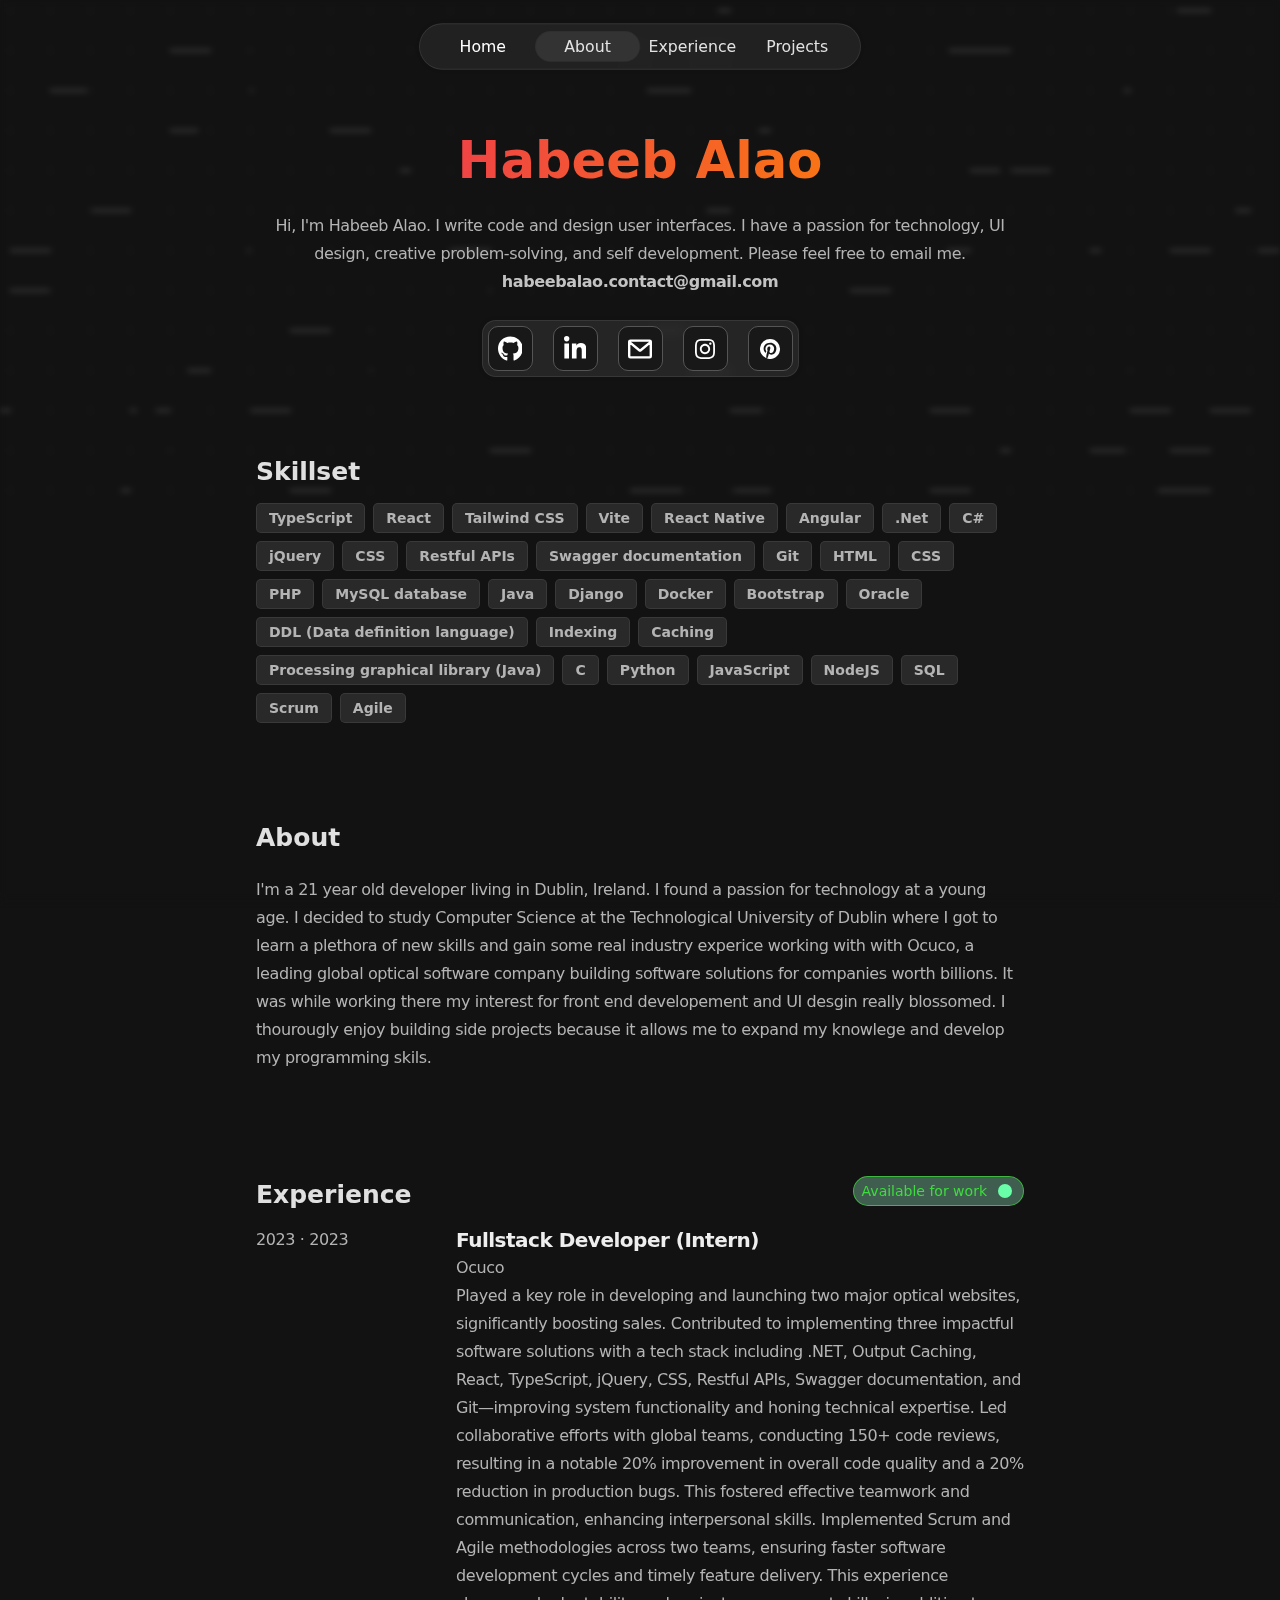
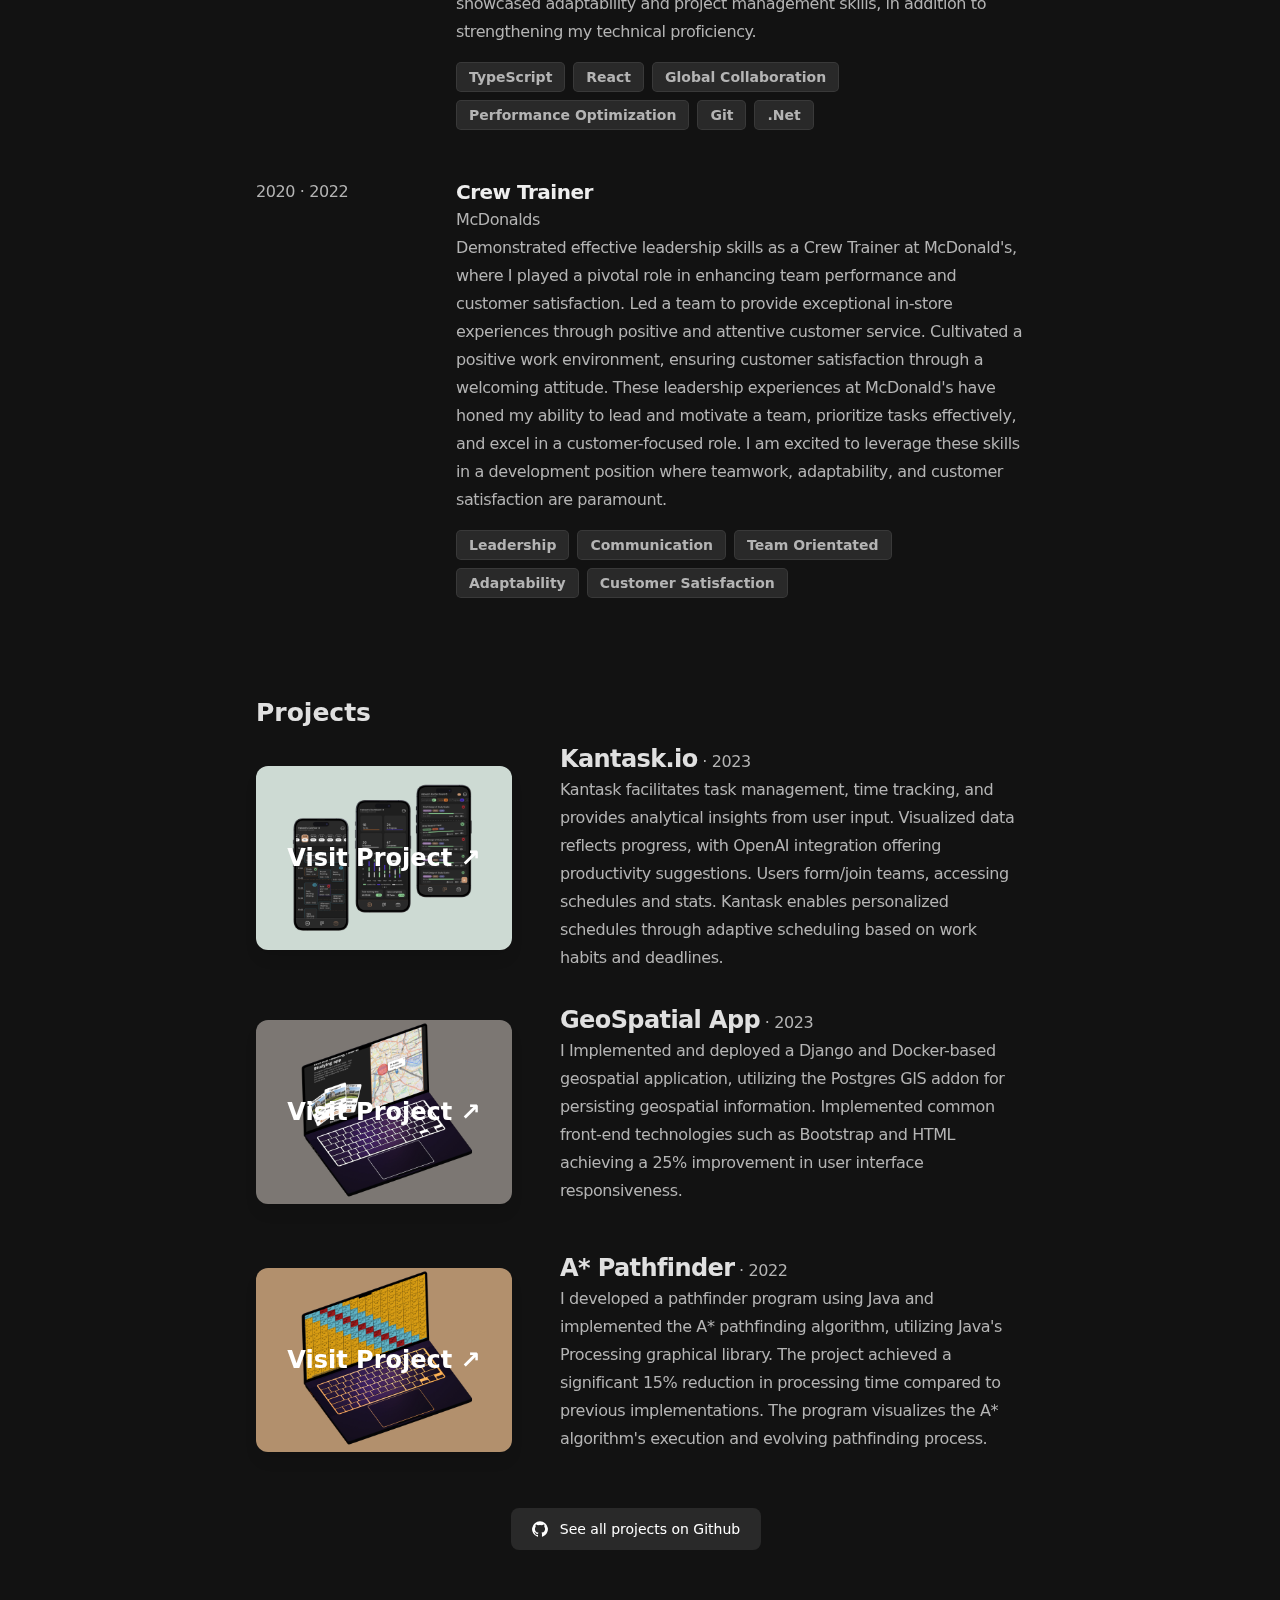
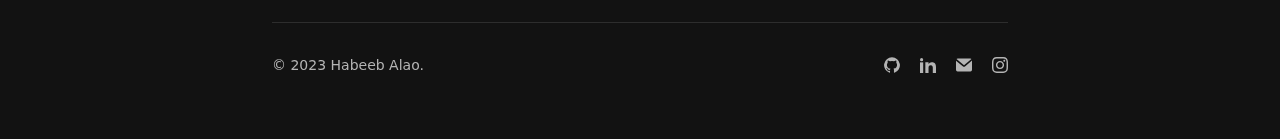
==== commit d0fc5675: "Updates" ====
--- a/index.html
+++ b/index.html
@@ -10,8 +10,8 @@
   <link rel="manifest" href="/assets/site-cBxXiAWk.webmanifest">
   <meta name="viewport" content="width=device-width, initial-scale=1.0" />
   <title>Habeeb Alao | Website</title>
-  <script type="module" crossorigin src="/assets/index-E3lWSUKw.js"></script>
-  <link rel="stylesheet" crossorigin href="/assets/index-2Fdtw2Lj.css">
+  <script type="module" crossorigin src="/assets/index-uQ5kZLQs.js"></script>
+  <link rel="stylesheet" crossorigin href="/assets/index-sbV-hDfm.css">
 </head>
 
 <body>
--- a/assets/index-sbV-hDfm.css
+++ b/assets/index-sbV-hDfm.css
@@ -0,0 +1 @@
+#root{max-width:1280px;margin:0 auto;padding:2rem;text-align:center}.logo{height:6em;padding:1.5em;will-change:filter;transition:filter .3s}.logo:hover{filter:drop-shadow(0 0 2em #646cffaa)}.logo.react:hover{filter:drop-shadow(0 0 2em #61dafbaa)}@keyframes logo-spin{0%{transform:rotate(0)}to{transform:rotate(360deg)}}@media (prefers-reduced-motion: no-preference){a:nth-of-type(2) .logo{animation:logo-spin infinite 20s linear}}.card{padding:2em}.read-the-docs{color:#888}.social-card{height:-moz-fit-content;height:fit-content;width:-moz-fit-content;width:fit-content;display:flex;align-items:center;justify-content:center;gap:20px;background:#37373780;-webkit-backdrop-filter:blur(5px);backdrop-filter:blur(5px);box-shadow:0 0 5px #0000001a;border:1px solid #404040b5;padding:5px;border-radius:14px}.Btn{width:45px;height:45px;display:flex;align-items:center;justify-content:center;border:none;background-color:transparent;position:relative;border-radius:7px;cursor:pointer;transition:all .3s}.svgContainer{min-width:45px;min-height:45px;display:flex;align-items:center;justify-content:center;background-color:transparent;-webkit-backdrop-filter:blur(0px);backdrop-filter:blur(0px);letter-spacing:.8px;padding:5px;border-radius:10px;transition:all .3s;border:1px solid rgba(156,156,156,.466);z-index:2}.BG{position:absolute;width:100%;height:100%;background:#181818;z-index:1;border-radius:10px;pointer-events:none;transition:all .3s;font-size:0px}.github:hover .BG{background:#24292e}.linkdin:hover .BG{background:#0077b5}.email:hover .BG{background:#c71610}.instagram:hover .BG{background:#f09433;background:linear-gradient(45deg,#f09433,#e6683c,#dc2743,#cc2366,#bc1888);filter:progid:DXImageTransform.Microsoft.gradient(startColorstr="#f09433",endColorstr="#bc1888",GradientType=1)}.pinterest:hover .BG{background:#e60023}.Btn:hover .BG{transform:scale(1.5);font-size:20px;color:#fff}.Btn:hover .svgContainer{border:1px solid rgba(216,216,216,.466);background-color:#d1d1d177;-webkit-backdrop-filter:blur(4px);backdrop-filter:blur(4px)}.loader{height:20px;width:20px;border-radius:50%;background-color:#69ffa8;animation:1.5s pulse infinite ease-in-out}@keyframes pulse{0%{box-shadow:0 0 #69ffa8}to{box-shadow:0 0 0 14px #69ffa800}}.selected-item{text-align:center}.controls-container{--highlight-width: auto;--highlight-x-pos: 0;display:fixed;margin:0}.controls{display:inline-flex;justify-content:space-between;background:#262626cc;-webkit-backdrop-filter:blur(10px);backdrop-filter:blur(10px);box-shadow:0 0 5px #0000001a;border-radius:50px;border:1px solid #404040b5;max-width:700px;padding:12px;margin:auto;overflow:hidden;position:relative}.controls input{opacity:0;margin:0;top:0;right:0;bottom:0;left:0;position:absolute;width:100%;cursor:pointer;height:100%}.segment{min-width:120px;position:relative;text-align:center;z-index:1}.segment label{cursor:pointer;display:block;font-weight:400;padding:0 5px;transition:color .5s ease}.segment.active label{color:#fff}.controls:before{content:"";background:#373737cc;width:var(--highlight-width);transform:translate(var(--highlight-x-pos));position:absolute;top:8px;bottom:8px;left:0;z-index:0;-webkit-backdrop-filter:blur(5px);backdrop-filter:blur(5px);border-radius:22px}.controls.ready:before{transition:transform .3s ease,width .3s ease}@media (min-width: 0px){.controls-container{scale:.6;transition:scale .5s ease}}@media (min-width: 365px){.controls-container{scale:.7;transition:scale .5s ease}.segment label{font-size:24px}}@media (min-width: 424px){.controls-container{scale:.8;transition:scale .5s ease}.segment label{font-size:18px}}@media (min-width: 515px){.controls-container{scale:1;transition:scale .5s ease}}@media (min-width: 1024px){.controls-container{scale:1}}*,:before,:after{box-sizing:border-box;border-width:0;border-style:solid;border-color:#e5e7eb}:before,:after{--tw-content: ""}html,:host{line-height:1.5;-webkit-text-size-adjust:100%;-moz-tab-size:4;-o-tab-size:4;tab-size:4;font-family:ui-sans-serif,system-ui,sans-serif,"Apple Color Emoji","Segoe UI Emoji",Segoe UI Symbol,"Noto Color Emoji";font-feature-settings:normal;font-variation-settings:normal;-webkit-tap-highlight-color:transparent}body{margin:0;line-height:inherit}hr{height:0;color:inherit;border-top-width:1px}abbr:where([title]){-webkit-text-decoration:underline dotted;text-decoration:underline dotted}h1,h2,h3,h4,h5,h6{font-size:inherit;font-weight:inherit}a{color:inherit;text-decoration:inherit}b,strong{font-weight:bolder}code,kbd,samp,pre{font-family:ui-monospace,SFMono-Regular,Menlo,Monaco,Consolas,Liberation Mono,Courier New,monospace;font-feature-settings:normal;font-variation-settings:normal;font-size:1em}small{font-size:80%}sub,sup{font-size:75%;line-height:0;position:relative;vertical-align:baseline}sub{bottom:-.25em}sup{top:-.5em}table{text-indent:0;border-color:inherit;border-collapse:collapse}button,input,optgroup,select,textarea{font-family:inherit;font-feature-settings:inherit;font-variation-settings:inherit;font-size:100%;font-weight:inherit;line-height:inherit;color:inherit;margin:0;padding:0}button,select{text-transform:none}button,[type=button],[type=reset],[type=submit]{-webkit-appearance:button;background-color:transparent;background-image:none}:-moz-focusring{outline:auto}:-moz-ui-invalid{box-shadow:none}progress{vertical-align:baseline}::-webkit-inner-spin-button,::-webkit-outer-spin-button{height:auto}[type=search]{-webkit-appearance:textfield;outline-offset:-2px}::-webkit-search-decoration{-webkit-appearance:none}::-webkit-file-upload-button{-webkit-appearance:button;font:inherit}summary{display:list-item}blockquote,dl,dd,h1,h2,h3,h4,h5,h6,hr,figure,p,pre{margin:0}fieldset{margin:0;padding:0}legend{padding:0}ol,ul,menu{list-style:none;margin:0;padding:0}dialog{padding:0}textarea{resize:vertical}input::-moz-placeholder,textarea::-moz-placeholder{opacity:1;color:#9ca3af}input::placeholder,textarea::placeholder{opacity:1;color:#9ca3af}button,[role=button]{cursor:pointer}:disabled{cursor:default}img,svg,video,canvas,audio,iframe,embed,object{display:block;vertical-align:middle}img,video{max-width:100%;height:auto}[hidden]{display:none}*,:before,:after{--tw-border-spacing-x: 0;--tw-border-spacing-y: 0;--tw-translate-x: 0;--tw-translate-y: 0;--tw-rotate: 0;--tw-skew-x: 0;--tw-skew-y: 0;--tw-scale-x: 1;--tw-scale-y: 1;--tw-pan-x: ;--tw-pan-y: ;--tw-pinch-zoom: ;--tw-scroll-snap-strictness: proximity;--tw-gradient-from-position: ;--tw-gradient-via-position: ;--tw-gradient-to-position: ;--tw-ordinal: ;--tw-slashed-zero: ;--tw-numeric-figure: ;--tw-numeric-spacing: ;--tw-numeric-fraction: ;--tw-ring-inset: ;--tw-ring-offset-width: 0px;--tw-ring-offset-color: #fff;--tw-ring-color: rgb(59 130 246 / .5);--tw-ring-offset-shadow: 0 0 #0000;--tw-ring-shadow: 0 0 #0000;--tw-shadow: 0 0 #0000;--tw-shadow-colored: 0 0 #0000;--tw-blur: ;--tw-brightness: ;--tw-contrast: ;--tw-grayscale: ;--tw-hue-rotate: ;--tw-invert: ;--tw-saturate: ;--tw-sepia: ;--tw-drop-shadow: ;--tw-backdrop-blur: ;--tw-backdrop-brightness: ;--tw-backdrop-contrast: ;--tw-backdrop-grayscale: ;--tw-backdrop-hue-rotate: ;--tw-backdrop-invert: ;--tw-backdrop-opacity: ;--tw-backdrop-saturate: ;--tw-backdrop-sepia: }::backdrop{--tw-border-spacing-x: 0;--tw-border-spacing-y: 0;--tw-translate-x: 0;--tw-translate-y: 0;--tw-rotate: 0;--tw-skew-x: 0;--tw-skew-y: 0;--tw-scale-x: 1;--tw-scale-y: 1;--tw-pan-x: ;--tw-pan-y: ;--tw-pinch-zoom: ;--tw-scroll-snap-strictness: proximity;--tw-gradient-from-position: ;--tw-gradient-via-position: ;--tw-gradient-to-position: ;--tw-ordinal: ;--tw-slashed-zero: ;--tw-numeric-figure: ;--tw-numeric-spacing: ;--tw-numeric-fraction: ;--tw-ring-inset: ;--tw-ring-offset-width: 0px;--tw-ring-offset-color: #fff;--tw-ring-color: rgb(59 130 246 / .5);--tw-ring-offset-shadow: 0 0 #0000;--tw-ring-shadow: 0 0 #0000;--tw-shadow: 0 0 #0000;--tw-shadow-colored: 0 0 #0000;--tw-blur: ;--tw-brightness: ;--tw-contrast: ;--tw-grayscale: ;--tw-hue-rotate: ;--tw-invert: ;--tw-saturate: ;--tw-sepia: ;--tw-drop-shadow: ;--tw-backdrop-blur: ;--tw-backdrop-brightness: ;--tw-backdrop-contrast: ;--tw-backdrop-grayscale: ;--tw-backdrop-hue-rotate: ;--tw-backdrop-invert: ;--tw-backdrop-opacity: ;--tw-backdrop-saturate: ;--tw-backdrop-sepia: }.sr-only{position:absolute;width:1px;height:1px;padding:0;margin:-1px;overflow:hidden;clip:rect(0,0,0,0);white-space:nowrap;border-width:0}.pointer-events-none{pointer-events:none}.visible{visibility:visible}.invisible{visibility:hidden}.static{position:static}.fixed{position:fixed}.absolute{position:absolute}.relative{position:relative}.sticky{position:sticky}.inset-0{top:0;right:0;bottom:0;left:0}.inset-4{top:1rem;right:1rem;bottom:1rem;left:1rem}.inset-x-0{left:0;right:0}.bottom-0{bottom:0}.bottom-\[10\%\]{bottom:10%}.bottom-\[5\%\]{bottom:5%}.left-0{left:0}.left-1{left:.25rem}.left-1\.5{left:.375rem}.left-1\/2{left:50%}.left-2{left:.5rem}.left-3{left:.75rem}.left-\[10\%\]{left:10%}.left-\[5\%\]{left:5%}.right-1{right:.25rem}.right-1\.5{right:.375rem}.right-3{right:.75rem}.right-\[10\%\]{right:10%}.right-\[5\%\]{right:5%}.top-0{top:0}.top-1{top:.25rem}.top-1\/2{top:50%}.top-\[10\%\]{top:10%}.top-\[5\%\]{top:5%}.top-\[var\(--navbar-height\)\]{top:var(--navbar-height)}.-z-30{z-index:-30}.z-0{z-index:0}.z-10{z-index:10}.z-20{z-index:20}.z-30{z-index:30}.z-40{z-index:40}.z-50{z-index:50}.-m-2{margin:-.5rem}.-m-2\.5{margin:-.625rem}.m-0{margin:0}.mx-0{margin-left:0;margin-right:0}.mx-1{margin-left:.25rem;margin-right:.25rem}.mx-\[calc\(\(theme\(spacing\.5\)-theme\(spacing\.1\)\)\/2\)\]{margin-left:.5rem;margin-right:.5rem}.mx-\[calc\(\(theme\(spacing\.6\)-theme\(spacing\.3\)\)\/2\)\]{margin-left:.375rem;margin-right:.375rem}.mx-\[calc\(\(theme\(spacing\.7\)-theme\(spacing\.5\)\)\/2\)\]{margin-left:.25rem;margin-right:.25rem}.mx-auto{margin-left:auto;margin-right:auto}.my-0{margin-top:0;margin-bottom:0}.my-1{margin-top:.25rem;margin-bottom:.25rem}.my-16{margin-top:4rem;margin-bottom:4rem}.my-6{margin-top:1.5rem;margin-bottom:1.5rem}.my-\[calc\(\(theme\(spacing\.5\)-theme\(spacing\.1\)\)\/2\)\]{margin-top:.5rem;margin-bottom:.5rem}.my-\[calc\(\(theme\(spacing\.6\)-theme\(spacing\.3\)\)\/2\)\]{margin-top:.375rem;margin-bottom:.375rem}.my-\[calc\(\(theme\(spacing\.7\)-theme\(spacing\.5\)\)\/2\)\]{margin-top:.25rem;margin-bottom:.25rem}.-mr-2{margin-right:-.5rem}.-ms-2{margin-inline-start:-.5rem}.mb-1{margin-bottom:.25rem}.mb-1\.5{margin-bottom:.375rem}.mb-14{margin-bottom:3.5rem}.mb-2{margin-bottom:.5rem}.mb-3{margin-bottom:.75rem}.mb-4{margin-bottom:1rem}.mb-5{margin-bottom:1.25rem}.mb-6{margin-bottom:1.5rem}.mb-px{margin-bottom:1px}.me-2{margin-inline-end:.5rem}.ml-1{margin-left:.25rem}.ml-2{margin-left:.5rem}.mr-2{margin-right:.5rem}.mr-3{margin-right:.75rem}.ms-5{margin-inline-start:1.25rem}.mt-1{margin-top:.25rem}.mt-10{margin-top:2.5rem}.mt-2{margin-top:.5rem}.mt-4{margin-top:1rem}.mt-\[60px\]{margin-top:60px}.box-border{box-sizing:border-box}.line-clamp-1{overflow:hidden;display:-webkit-box;-webkit-box-orient:vertical;-webkit-line-clamp:1}.block{display:block}.inline-block{display:inline-block}.flex{display:flex}.inline-flex{display:inline-flex}.table{display:table}.grid{display:grid}.inline-grid{display:inline-grid}.hidden{display:none}.\!h-auto{height:auto!important}.h-1{height:.25rem}.h-1\.5{height:.375rem}.h-10{height:2.5rem}.h-12{height:3rem}.h-14{height:3.5rem}.h-16{height:4rem}.h-2{height:.5rem}.h-2\.5{height:.625rem}.h-3{height:.75rem}.h-3\.5{height:.875rem}.h-4{height:1rem}.h-40{height:10rem}.h-5{height:1.25rem}.h-6{height:1.5rem}.h-7{height:1.75rem}.h-8{height:2rem}.h-9{height:2.25rem}.h-\[100dvh\]{height:100dvh}.h-\[216px\]{height:216px}.h-\[2px\]{height:2px}.h-\[calc\(100dvh_-_var\(--navbar-height\)_-_1px\)\]{height:calc(100dvh - var(--navbar-height) - 1px)}.h-\[var\(--navbar-height\)\]{height:var(--navbar-height)}.h-auto{height:auto}.h-fit{height:-moz-fit-content;height:fit-content}.h-full{height:100%}.h-min{height:-moz-min-content;height:min-content}.h-px{height:1px}.h-screen{height:100vh}.max-h-64{max-height:16rem}.max-h-\[calc\(100\%_-_7\.5rem\)\]{max-height:calc(100% - 7.5rem)}.min-h-3{min-height:.75rem}.min-h-3\.5{min-height:.875rem}.min-h-4{min-height:1rem}.min-h-40{min-height:10rem}.min-h-5{min-height:1.25rem}.min-h-6{min-height:1.5rem}.min-h-7{min-height:1.75rem}.w-1{width:.25rem}.w-1\.5{width:.375rem}.w-10{width:2.5rem}.w-12{width:3rem}.w-14{width:3.5rem}.w-2{width:.5rem}.w-2\.5{width:.625rem}.w-3{width:.75rem}.w-3\.5{width:.875rem}.w-4{width:1rem}.w-5{width:1.25rem}.w-6{width:1.5rem}.w-7{width:1.75rem}.w-72{width:18rem}.w-8{width:2rem}.w-9{width:2.25rem}.w-\[80\%\]{width:80%}.w-auto{width:auto}.w-full{width:100%}.w-max{width:-moz-max-content;width:max-content}.w-px{width:1px}.w-screen{width:100vw}.min-w-10{min-width:2.5rem}.min-w-3{min-width:.75rem}.min-w-3\.5{min-width:.875rem}.min-w-4{min-width:1rem}.min-w-5{min-width:1.25rem}.min-w-6{min-width:1.5rem}.min-w-64{min-width:16rem}.min-w-8{min-width:2rem}.min-w-9{min-width:2.25rem}.min-w-\[200px\]{min-width:200px}.min-w-full{min-width:100%}.min-w-max{min-width:-moz-max-content;min-width:max-content}.max-w-2xl{max-width:42rem}.max-w-3xl{max-width:48rem}.max-w-4xl{max-width:56rem}.max-w-5xl{max-width:64rem}.max-w-\[1024px\]{max-width:1024px}.max-w-\[1280px\]{max-width:1280px}.max-w-\[1536px\]{max-width:1536px}.max-w-\[640px\]{max-width:640px}.max-w-\[768px\]{max-width:768px}.max-w-fit{max-width:-moz-fit-content;max-width:fit-content}.max-w-full{max-width:100%}.max-w-lg{max-width:32rem}.max-w-md{max-width:28rem}.max-w-screen-md{max-width:768px}.max-w-screen-xl{max-width:1280px}.max-w-sm{max-width:24rem}.max-w-xl{max-width:36rem}.max-w-xs{max-width:20rem}.flex-1{flex:1 1 0%}.flex-auto{flex:1 1 auto}.flex-initial{flex:0 1 auto}.flex-none{flex:none}.flex-shrink-0,.shrink-0{flex-shrink:0}.flex-grow{flex-grow:1}.basis-0{flex-basis:0px}.table-auto{table-layout:auto}.table-fixed{table-layout:fixed}.origin-center{transform-origin:center}.origin-left{transform-origin:left}.origin-right{transform-origin:right}.origin-top-left{transform-origin:top left}.-translate-x-1\/2{--tw-translate-x: -50%;transform:translate(var(--tw-translate-x),var(--tw-translate-y)) rotate(var(--tw-rotate)) skew(var(--tw-skew-x)) skewY(var(--tw-skew-y)) scaleX(var(--tw-scale-x)) scaleY(var(--tw-scale-y))}.-translate-y-1\/2{--tw-translate-y: -50%;transform:translate(var(--tw-translate-x),var(--tw-translate-y)) rotate(var(--tw-rotate)) skew(var(--tw-skew-x)) skewY(var(--tw-skew-y)) scaleX(var(--tw-scale-x)) scaleY(var(--tw-scale-y))}.translate-x-1{--tw-translate-x: .25rem;transform:translate(var(--tw-translate-x),var(--tw-translate-y)) rotate(var(--tw-rotate)) skew(var(--tw-skew-x)) skewY(var(--tw-skew-y)) scaleX(var(--tw-scale-x)) scaleY(var(--tw-scale-y))}.translate-x-1\/2{--tw-translate-x: 50%;transform:translate(var(--tw-translate-x),var(--tw-translate-y)) rotate(var(--tw-rotate)) skew(var(--tw-skew-x)) skewY(var(--tw-skew-y)) scaleX(var(--tw-scale-x)) scaleY(var(--tw-scale-y))}.translate-y-1{--tw-translate-y: .25rem;transform:translate(var(--tw-translate-x),var(--tw-translate-y)) rotate(var(--tw-rotate)) skew(var(--tw-skew-x)) skewY(var(--tw-skew-y)) scaleX(var(--tw-scale-x)) scaleY(var(--tw-scale-y))}.translate-y-1\/2{--tw-translate-y: 50%;transform:translate(var(--tw-translate-x),var(--tw-translate-y)) rotate(var(--tw-rotate)) skew(var(--tw-skew-x)) skewY(var(--tw-skew-y)) scaleX(var(--tw-scale-x)) scaleY(var(--tw-scale-y))}.rotate-0{--tw-rotate: 0deg;transform:translate(var(--tw-translate-x),var(--tw-translate-y)) rotate(var(--tw-rotate)) skew(var(--tw-skew-x)) skewY(var(--tw-skew-y)) scaleX(var(--tw-scale-x)) scaleY(var(--tw-scale-y))}.rotate-180{--tw-rotate: 180deg;transform:translate(var(--tw-translate-x),var(--tw-translate-y)) rotate(var(--tw-rotate)) skew(var(--tw-skew-x)) skewY(var(--tw-skew-y)) scaleX(var(--tw-scale-x)) scaleY(var(--tw-scale-y))}.scale-0{--tw-scale-x: 0;--tw-scale-y: 0;transform:translate(var(--tw-translate-x),var(--tw-translate-y)) rotate(var(--tw-rotate)) skew(var(--tw-skew-x)) skewY(var(--tw-skew-y)) scaleX(var(--tw-scale-x)) scaleY(var(--tw-scale-y))}.scale-100{--tw-scale-x: 1;--tw-scale-y: 1;transform:translate(var(--tw-translate-x),var(--tw-translate-y)) rotate(var(--tw-rotate)) skew(var(--tw-skew-x)) skewY(var(--tw-skew-y)) scaleX(var(--tw-scale-x)) scaleY(var(--tw-scale-y))}.scale-105{--tw-scale-x: 1.05;--tw-scale-y: 1.05;transform:translate(var(--tw-translate-x),var(--tw-translate-y)) rotate(var(--tw-rotate)) skew(var(--tw-skew-x)) skewY(var(--tw-skew-y)) scaleX(var(--tw-scale-x)) scaleY(var(--tw-scale-y))}.scale-50{--tw-scale-x: .5;--tw-scale-y: .5;transform:translate(var(--tw-translate-x),var(--tw-translate-y)) rotate(var(--tw-rotate)) skew(var(--tw-skew-x)) skewY(var(--tw-skew-y)) scaleX(var(--tw-scale-x)) scaleY(var(--tw-scale-y))}.scale-\[0\.7\]{--tw-scale-x: .7;--tw-scale-y: .7;transform:translate(var(--tw-translate-x),var(--tw-translate-y)) rotate(var(--tw-rotate)) skew(var(--tw-skew-x)) skewY(var(--tw-skew-y)) scaleX(var(--tw-scale-x)) scaleY(var(--tw-scale-y))}.transform{transform:translate(var(--tw-translate-x),var(--tw-translate-y)) rotate(var(--tw-rotate)) skew(var(--tw-skew-x)) skewY(var(--tw-skew-y)) scaleX(var(--tw-scale-x)) scaleY(var(--tw-scale-y))}.animate-none{animation:none}.cursor-default{cursor:default}.cursor-grab{cursor:grab}.cursor-not-allowed{cursor:not-allowed}.cursor-pointer{cursor:pointer}.cursor-text{cursor:text}.touch-none{touch-action:none}.select-none{-webkit-user-select:none;-moz-user-select:none;user-select:none}.resize-none{resize:none}.resize{resize:both}.scroll-py-6{scroll-padding-top:1.5rem;scroll-padding-bottom:1.5rem}.list-none{list-style-type:none}.appearance-none{-webkit-appearance:none;-moz-appearance:none;appearance:none}.grid-cols-4{grid-template-columns:repeat(4,minmax(0,1fr))}.flex-row{flex-direction:row}.flex-col{flex-direction:column}.flex-col-reverse{flex-direction:column-reverse}.flex-wrap{flex-wrap:wrap}.flex-nowrap{flex-wrap:nowrap}.place-content-center{place-content:center}.items-start{align-items:flex-start}.items-end{align-items:flex-end}.items-center{align-items:center}.justify-start{justify-content:flex-start}.justify-end{justify-content:flex-end}.justify-center{justify-content:center}.justify-between{justify-content:space-between}.justify-items-start{justify-items:start}.\!gap-0{gap:0px!important}.gap-0{gap:0px}.gap-0\.5{gap:.125rem}.gap-1{gap:.25rem}.gap-1\.5{gap:.375rem}.gap-12{gap:3rem}.gap-16{gap:4rem}.gap-2{gap:.5rem}.gap-20{gap:5rem}.gap-3{gap:.75rem}.gap-4{gap:1rem}.gap-6{gap:1.5rem}.gap-8{gap:2rem}.space-x-0>:not([hidden])~:not([hidden]){--tw-space-x-reverse: 0;margin-right:calc(0px * var(--tw-space-x-reverse));margin-left:calc(0px * calc(1 - var(--tw-space-x-reverse)))}.space-x-0\.5>:not([hidden])~:not([hidden]){--tw-space-x-reverse: 0;margin-right:calc(.125rem * var(--tw-space-x-reverse));margin-left:calc(.125rem * calc(1 - var(--tw-space-x-reverse)))}.self-center{align-self:center}.overflow-auto{overflow:auto}.overflow-hidden{overflow:hidden}.overflow-visible{overflow:visible}.overflow-x-auto{overflow-x:auto}.overflow-y-auto{overflow-y:auto}.overflow-y-hidden{overflow-y:hidden}.overflow-x-scroll{overflow-x:scroll}.truncate{overflow:hidden;text-overflow:ellipsis;white-space:nowrap}.text-ellipsis{text-overflow:ellipsis}.whitespace-normal{white-space:normal}.whitespace-nowrap{white-space:nowrap}.break-words{overflow-wrap:break-word}.\!rounded-none{border-radius:0!important}.rounded{border-radius:.25rem}.rounded-\[18px\]{border-radius:18px}.rounded-\[5px\]{border-radius:5px}.rounded-full{border-radius:9999px}.rounded-lg{border-radius:.5rem}.rounded-md{border-radius:.375rem}.rounded-none{border-radius:0}.rounded-xl{border-radius:.75rem}.\!rounded-l-none{border-top-left-radius:0!important;border-bottom-left-radius:0!important}.\!rounded-r-none{border-top-right-radius:0!important;border-bottom-right-radius:0!important}.border{border-width:1px}.border-0{border-width:0px}.border-2{border-width:2px}.border-b{border-bottom-width:1px}.border-solid{border-style:solid}.border-dotted{border-style:dotted}.border-none{border-style:none}.border-\[\#2D2D2D\]{--tw-border-opacity: 1;border-color:rgb(45 45 45 / var(--tw-border-opacity))}.border-\[\#3edd3eb5\]{border-color:#3edd3eb5}.border-\[\#404040b5\]{border-color:#404040b5}.border-transparent{border-color:transparent}.border-x-transparent{border-left-color:transparent;border-right-color:transparent}.border-y-transparent{border-top-color:transparent;border-bottom-color:transparent}.border-b-current{border-bottom-color:currentColor}.border-b-white{--tw-border-opacity: 1;border-bottom-color:rgb(255 255 255 / var(--tw-border-opacity))}.border-l-transparent{border-left-color:transparent}.border-r-transparent{border-right-color:transparent}.border-t-transparent{border-top-color:transparent}.bg-\[\#292929\]{--tw-bg-opacity: 1;background-color:rgb(41 41 41 / var(--tw-bg-opacity))}.bg-\[\#669b818d\]{background-color:#669b818d}.bg-current{background-color:currentColor}.bg-inherit{background-color:inherit}.bg-transparent{background-color:transparent}.bg-white{--tw-bg-opacity: 1;background-color:rgb(255 255 255 / var(--tw-bg-opacity))}.bg-gradient-to-b{background-image:linear-gradient(to bottom,var(--tw-gradient-stops))}.bg-gradient-to-r{background-image:linear-gradient(to right,var(--tw-gradient-stops))}.from-neutral-600{--tw-gradient-from: #525252 var(--tw-gradient-from-position);--tw-gradient-to: rgb(82 82 82 / 0) var(--tw-gradient-to-position);--tw-gradient-stops: var(--tw-gradient-from), var(--tw-gradient-to)}.from-red-500{--tw-gradient-from: #ef4444 var(--tw-gradient-from-position);--tw-gradient-to: rgb(239 68 68 / 0) var(--tw-gradient-to-position);--tw-gradient-stops: var(--tw-gradient-from), var(--tw-gradient-to)}.to-orange-500{--tw-gradient-to: #f97316 var(--tw-gradient-to-position)}.to-zinc-800{--tw-gradient-to: #27272a var(--tw-gradient-to-position)}.bg-\[length\:1\.25rem_1\.25rem\]{background-size:1.25rem 1.25rem}.bg-clip-text{-webkit-background-clip:text;background-clip:text}.stroke-current{stroke:currentColor}.object-cover{-o-object-fit:cover;object-fit:cover}.p-1{padding:.25rem}.p-2{padding:.5rem}.p-2\.5{padding:.625rem}.p-3{padding:.75rem}.p-4{padding:1rem}.p-5{padding:1.25rem}.\!px-1{padding-left:.25rem!important;padding-right:.25rem!important}.px-0{padding-left:0;padding-right:0}.px-1{padding-left:.25rem;padding-right:.25rem}.px-1\.5{padding-left:.375rem;padding-right:.375rem}.px-2{padding-left:.5rem;padding-right:.5rem}.px-2\.5{padding-left:.625rem;padding-right:.625rem}.px-3{padding-left:.75rem;padding-right:.75rem}.px-4{padding-left:1rem;padding-right:1rem}.px-5{padding-left:1.25rem;padding-right:1.25rem}.px-6{padding-left:1.5rem;padding-right:1.5rem}.py-0{padding-top:0;padding-bottom:0}.py-0\.5{padding-top:.125rem;padding-bottom:.125rem}.py-1{padding-top:.25rem;padding-bottom:.25rem}.py-1\.5{padding-top:.375rem;padding-bottom:.375rem}.py-2{padding-top:.5rem;padding-bottom:.5rem}.py-2\.5{padding-top:.625rem;padding-bottom:.625rem}.py-3{padding-top:.75rem;padding-bottom:.75rem}.py-4{padding-top:1rem;padding-bottom:1rem}.py-6{padding-top:1.5rem;padding-bottom:1.5rem}.py-\[4px\]{padding-top:4px;padding-bottom:4px}.\!pb-0{padding-bottom:0!important}.pb-0{padding-bottom:0}.pb-0\.5{padding-bottom:.125rem}.pb-1{padding-bottom:.25rem}.pb-1\.5{padding-bottom:.375rem}.pb-2{padding-bottom:.5rem}.pe-2{padding-inline-end:.5rem}.pl-0{padding-left:0}.pl-0\.5{padding-left:.125rem}.pl-1{padding-left:.25rem}.pr-0{padding-right:0}.pr-0\.5{padding-right:.125rem}.pr-1{padding-right:.25rem}.pr-2{padding-right:.5rem}.pr-6{padding-right:1.5rem}.pt-0{padding-top:0}.pt-2{padding-top:.5rem}.pt-4{padding-top:1rem}.pt-6{padding-top:1.5rem}.text-left{text-align:left}.text-center{text-align:center}.text-start{text-align:start}.align-middle{vertical-align:middle}.font-mono{font-family:ui-monospace,SFMono-Regular,Menlo,Monaco,Consolas,Liberation Mono,Courier New,monospace}.font-sans{font-family:ui-sans-serif,system-ui,sans-serif,"Apple Color Emoji","Segoe UI Emoji",Segoe UI Symbol,"Noto Color Emoji"}.text-2xl{font-size:1.5rem;line-height:2rem}.text-3xl{font-size:1.875rem;line-height:2.25rem}.text-\[0\.55rem\]{font-size:.55rem}.text-\[0\.5rem\]{font-size:.5rem}.text-\[0\.6rem\]{font-size:.6rem}.text-\[25px\]{font-size:25px}.text-base{font-size:1rem;line-height:1.5rem}.text-sm{font-size:.875rem;line-height:1.25rem}.text-xl{font-size:1.25rem;line-height:1.75rem}.font-bold{font-weight:700}.font-medium{font-weight:500}.font-normal{font-weight:400}.font-semibold{font-weight:600}.leading-7{line-height:1.75rem}.tracking-tight{letter-spacing:-.025em}.text-\[\#3edd3e\]{--tw-text-opacity: 1;color:rgb(62 221 62 / var(--tw-text-opacity))}.text-\[\#B4B4B4\]{--tw-text-opacity: 1;color:rgb(180 180 180 / var(--tw-text-opacity))}.text-\[\#EEE\]{--tw-text-opacity: 1;color:rgb(238 238 238 / var(--tw-text-opacity))}.text-\[\#F35945\]{--tw-text-opacity: 1;color:rgb(243 89 69 / var(--tw-text-opacity))}.text-\[\#c3c3c3\]{--tw-text-opacity: 1;color:rgb(195 195 195 / var(--tw-text-opacity))}.text-black{--tw-text-opacity: 1;color:rgb(0 0 0 / var(--tw-text-opacity))}.text-current{color:currentColor}.text-gray-500{--tw-text-opacity: 1;color:rgb(107 114 128 / var(--tw-text-opacity))}.text-gray-800{--tw-text-opacity: 1;color:rgb(31 41 55 / var(--tw-text-opacity))}.text-inherit{color:inherit}.text-transparent{color:transparent}.text-white{--tw-text-opacity: 1;color:rgb(255 255 255 / var(--tw-text-opacity))}.text-zinc-400{--tw-text-opacity: 1;color:rgb(161 161 170 / var(--tw-text-opacity))}.text-zinc-600{--tw-text-opacity: 1;color:rgb(82 82 91 / var(--tw-text-opacity))}.underline{text-decoration-line:underline}.no-underline{text-decoration-line:none}.underline-offset-4{text-underline-offset:4px}.antialiased{-webkit-font-smoothing:antialiased;-moz-osx-font-smoothing:grayscale}.subpixel-antialiased{-webkit-font-smoothing:auto;-moz-osx-font-smoothing:auto}.opacity-0{opacity:0}.opacity-100{opacity:1}.opacity-30{opacity:.3}.opacity-50{opacity:.5}.opacity-70{opacity:.7}.opacity-75{opacity:.75}.opacity-\[value\]{opacity:value}.shadow{--tw-shadow: 0 1px 3px 0 rgb(0 0 0 / .1), 0 1px 2px -1px rgb(0 0 0 / .1);--tw-shadow-colored: 0 1px 3px 0 var(--tw-shadow-color), 0 1px 2px -1px var(--tw-shadow-color);box-shadow:var(--tw-ring-offset-shadow, 0 0 #0000),var(--tw-ring-shadow, 0 0 #0000),var(--tw-shadow)}.shadow-\[0_1px_0px_0_rgba\(0\,0\,0\,0\.05\)\]{--tw-shadow: 0 1px 0px 0 rgba(0,0,0,.05);--tw-shadow-colored: 0 1px 0px 0 var(--tw-shadow-color);box-shadow:var(--tw-ring-offset-shadow, 0 0 #0000),var(--tw-ring-shadow, 0 0 #0000),var(--tw-shadow)}.shadow-lg{--tw-shadow: 0 10px 15px -3px rgb(0 0 0 / .1), 0 4px 6px -4px rgb(0 0 0 / .1);--tw-shadow-colored: 0 10px 15px -3px var(--tw-shadow-color), 0 4px 6px -4px var(--tw-shadow-color);box-shadow:var(--tw-ring-offset-shadow, 0 0 #0000),var(--tw-ring-shadow, 0 0 #0000),var(--tw-shadow)}.shadow-md{--tw-shadow: 0 4px 6px -1px rgb(0 0 0 / .1), 0 2px 4px -2px rgb(0 0 0 / .1);--tw-shadow-colored: 0 4px 6px -1px var(--tw-shadow-color), 0 2px 4px -2px var(--tw-shadow-color);box-shadow:var(--tw-ring-offset-shadow, 0 0 #0000),var(--tw-ring-shadow, 0 0 #0000),var(--tw-shadow)}.shadow-none{--tw-shadow: 0 0 #0000;--tw-shadow-colored: 0 0 #0000;box-shadow:var(--tw-ring-offset-shadow, 0 0 #0000),var(--tw-ring-shadow, 0 0 #0000),var(--tw-shadow)}.shadow-sm{--tw-shadow: 0 1px 2px 0 rgb(0 0 0 / .05);--tw-shadow-colored: 0 1px 2px 0 var(--tw-shadow-color);box-shadow:var(--tw-ring-offset-shadow, 0 0 #0000),var(--tw-ring-shadow, 0 0 #0000),var(--tw-shadow)}.shadow-black\/5{--tw-shadow-color: rgb(0 0 0 / .05);--tw-shadow: var(--tw-shadow-colored)}.\!outline-none{outline:2px solid transparent!important;outline-offset:2px!important}.outline-none{outline:2px solid transparent;outline-offset:2px}.ring-1{--tw-ring-offset-shadow: var(--tw-ring-inset) 0 0 0 var(--tw-ring-offset-width) var(--tw-ring-offset-color);--tw-ring-shadow: var(--tw-ring-inset) 0 0 0 calc(1px + var(--tw-ring-offset-width)) var(--tw-ring-color);box-shadow:var(--tw-ring-offset-shadow),var(--tw-ring-shadow),var(--tw-shadow, 0 0 #0000)}.ring-2{--tw-ring-offset-shadow: var(--tw-ring-inset) 0 0 0 var(--tw-ring-offset-width) var(--tw-ring-offset-color);--tw-ring-shadow: var(--tw-ring-inset) 0 0 0 calc(2px + var(--tw-ring-offset-width)) var(--tw-ring-color);box-shadow:var(--tw-ring-offset-shadow),var(--tw-ring-shadow),var(--tw-shadow, 0 0 #0000)}.ring-transparent{--tw-ring-color: transparent}.ring-offset-2{--tw-ring-offset-width: 2px}.blur{--tw-blur: blur(8px);filter:var(--tw-blur) var(--tw-brightness) var(--tw-contrast) var(--tw-grayscale) var(--tw-hue-rotate) var(--tw-invert) var(--tw-saturate) var(--tw-sepia) var(--tw-drop-shadow)}.blur-\[3px\]{--tw-blur: blur(3px);filter:var(--tw-blur) var(--tw-brightness) var(--tw-contrast) var(--tw-grayscale) var(--tw-hue-rotate) var(--tw-invert) var(--tw-saturate) var(--tw-sepia) var(--tw-drop-shadow)}.blur-lg{--tw-blur: blur(16px);filter:var(--tw-blur) var(--tw-brightness) var(--tw-contrast) var(--tw-grayscale) var(--tw-hue-rotate) var(--tw-invert) var(--tw-saturate) var(--tw-sepia) var(--tw-drop-shadow)}.saturate-150{--tw-saturate: saturate(1.5);filter:var(--tw-blur) var(--tw-brightness) var(--tw-contrast) var(--tw-grayscale) var(--tw-hue-rotate) var(--tw-invert) var(--tw-saturate) var(--tw-sepia) var(--tw-drop-shadow)}.filter{filter:var(--tw-blur) var(--tw-brightness) var(--tw-contrast) var(--tw-grayscale) var(--tw-hue-rotate) var(--tw-invert) var(--tw-saturate) var(--tw-sepia) var(--tw-drop-shadow)}.backdrop-blur{--tw-backdrop-blur: blur(8px);-webkit-backdrop-filter:var(--tw-backdrop-blur) var(--tw-backdrop-brightness) var(--tw-backdrop-contrast) var(--tw-backdrop-grayscale) var(--tw-backdrop-hue-rotate) var(--tw-backdrop-invert) var(--tw-backdrop-opacity) var(--tw-backdrop-saturate) var(--tw-backdrop-sepia);backdrop-filter:var(--tw-backdrop-blur) var(--tw-backdrop-brightness) var(--tw-backdrop-contrast) var(--tw-backdrop-grayscale) var(--tw-backdrop-hue-rotate) var(--tw-backdrop-invert) var(--tw-backdrop-opacity) var(--tw-backdrop-saturate) var(--tw-backdrop-sepia)}.backdrop-blur-lg{--tw-backdrop-blur: blur(16px);-webkit-backdrop-filter:var(--tw-backdrop-blur) var(--tw-backdrop-brightness) var(--tw-backdrop-contrast) var(--tw-backdrop-grayscale) var(--tw-backdrop-hue-rotate) var(--tw-backdrop-invert) var(--tw-backdrop-opacity) var(--tw-backdrop-saturate) var(--tw-backdrop-sepia);backdrop-filter:var(--tw-backdrop-blur) var(--tw-backdrop-brightness) var(--tw-backdrop-contrast) var(--tw-backdrop-grayscale) var(--tw-backdrop-hue-rotate) var(--tw-backdrop-invert) var(--tw-backdrop-opacity) var(--tw-backdrop-saturate) var(--tw-backdrop-sepia)}.backdrop-blur-md{--tw-backdrop-blur: blur(12px);-webkit-backdrop-filter:var(--tw-backdrop-blur) var(--tw-backdrop-brightness) var(--tw-backdrop-contrast) var(--tw-backdrop-grayscale) var(--tw-backdrop-hue-rotate) var(--tw-backdrop-invert) var(--tw-backdrop-opacity) var(--tw-backdrop-saturate) var(--tw-backdrop-sepia);backdrop-filter:var(--tw-backdrop-blur) var(--tw-backdrop-brightness) var(--tw-backdrop-contrast) var(--tw-backdrop-grayscale) var(--tw-backdrop-hue-rotate) var(--tw-backdrop-invert) var(--tw-backdrop-opacity) var(--tw-backdrop-saturate) var(--tw-backdrop-sepia)}.backdrop-blur-sm{--tw-backdrop-blur: blur(4px);-webkit-backdrop-filter:var(--tw-backdrop-blur) var(--tw-backdrop-brightness) var(--tw-backdrop-contrast) var(--tw-backdrop-grayscale) var(--tw-backdrop-hue-rotate) var(--tw-backdrop-invert) var(--tw-backdrop-opacity) var(--tw-backdrop-saturate) var(--tw-backdrop-sepia);backdrop-filter:var(--tw-backdrop-blur) var(--tw-backdrop-brightness) var(--tw-backdrop-contrast) var(--tw-backdrop-grayscale) var(--tw-backdrop-hue-rotate) var(--tw-backdrop-invert) var(--tw-backdrop-opacity) var(--tw-backdrop-saturate) var(--tw-backdrop-sepia)}.backdrop-blur-xl{--tw-backdrop-blur: blur(24px);-webkit-backdrop-filter:var(--tw-backdrop-blur) var(--tw-backdrop-brightness) var(--tw-backdrop-contrast) var(--tw-backdrop-grayscale) var(--tw-backdrop-hue-rotate) var(--tw-backdrop-invert) var(--tw-backdrop-opacity) var(--tw-backdrop-saturate) var(--tw-backdrop-sepia);backdrop-filter:var(--tw-backdrop-blur) var(--tw-backdrop-brightness) var(--tw-backdrop-contrast) var(--tw-backdrop-grayscale) var(--tw-backdrop-hue-rotate) var(--tw-backdrop-invert) var(--tw-backdrop-opacity) var(--tw-backdrop-saturate) var(--tw-backdrop-sepia)}.backdrop-saturate-150{--tw-backdrop-saturate: saturate(1.5);-webkit-backdrop-filter:var(--tw-backdrop-blur) var(--tw-backdrop-brightness) var(--tw-backdrop-contrast) var(--tw-backdrop-grayscale) var(--tw-backdrop-hue-rotate) var(--tw-backdrop-invert) var(--tw-backdrop-opacity) var(--tw-backdrop-saturate) var(--tw-backdrop-sepia);backdrop-filter:var(--tw-backdrop-blur) var(--tw-backdrop-brightness) var(--tw-backdrop-contrast) var(--tw-backdrop-grayscale) var(--tw-backdrop-hue-rotate) var(--tw-backdrop-invert) var(--tw-backdrop-opacity) var(--tw-backdrop-saturate) var(--tw-backdrop-sepia)}.backdrop-filter{-webkit-backdrop-filter:var(--tw-backdrop-blur) var(--tw-backdrop-brightness) var(--tw-backdrop-contrast) var(--tw-backdrop-grayscale) var(--tw-backdrop-hue-rotate) var(--tw-backdrop-invert) var(--tw-backdrop-opacity) var(--tw-backdrop-saturate) var(--tw-backdrop-sepia);backdrop-filter:var(--tw-backdrop-blur) var(--tw-backdrop-brightness) var(--tw-backdrop-contrast) var(--tw-backdrop-grayscale) var(--tw-backdrop-hue-rotate) var(--tw-backdrop-invert) var(--tw-backdrop-opacity) var(--tw-backdrop-saturate) var(--tw-backdrop-sepia)}.\!transition-none{transition-property:none!important}.transition{transition-property:color,background-color,border-color,text-decoration-color,fill,stroke,opacity,box-shadow,transform,filter,-webkit-backdrop-filter;transition-property:color,background-color,border-color,text-decoration-color,fill,stroke,opacity,box-shadow,transform,filter,backdrop-filter;transition-property:color,background-color,border-color,text-decoration-color,fill,stroke,opacity,box-shadow,transform,filter,backdrop-filter,-webkit-backdrop-filter;transition-timing-function:cubic-bezier(.4,0,.2,1);transition-duration:.15s}.transition-\[transform\,color\,left\,opacity\]{transition-property:transform,color,left,opacity;transition-timing-function:cubic-bezier(.4,0,.2,1);transition-duration:.15s}.transition-all{transition-property:all;transition-timing-function:cubic-bezier(.4,0,.2,1);transition-duration:.15s}.transition-colors{transition-property:color,background-color,border-color,text-decoration-color,fill,stroke;transition-timing-function:cubic-bezier(.4,0,.2,1);transition-duration:.15s}.transition-none{transition-property:none}.transition-opacity{transition-property:opacity;transition-timing-function:cubic-bezier(.4,0,.2,1);transition-duration:.15s}.transition-shadow{transition-property:box-shadow;transition-timing-function:cubic-bezier(.4,0,.2,1);transition-duration:.15s}.transition-transform{transition-property:transform;transition-timing-function:cubic-bezier(.4,0,.2,1);transition-duration:.15s}.\!duration-100{transition-duration:.1s!important}.\!duration-150{transition-duration:.15s!important}.\!duration-200{transition-duration:.2s!important}.\!duration-300{transition-duration:.3s!important}.\!duration-500{transition-duration:.5s!important}.duration-150{transition-duration:.15s}.\!ease-out{transition-timing-function:cubic-bezier(0,0,.2,1)!important}.ease-in{transition-timing-function:cubic-bezier(.4,0,1,1)}.ease-out{transition-timing-function:cubic-bezier(0,0,.2,1)}.will-change-auto{will-change:auto}.will-change-transform{will-change:transform}.\[--scale-enter\:100\%\]{--scale-enter: 100%}.\[--scale-exit\:100\%\]{--scale-exit: 100%}.\[--slide-enter\:0px\]{--slide-enter: 0px}.\[--slide-exit\:80px\]{--slide-exit: 80px}:root{font-family:Inter,system-ui,Avenir,Helvetica,Arial,sans-serif;line-height:1.5;font-weight:400;color-scheme:light dark;color:#ffffffde;background-color:#121212;font-synthesis:none;text-rendering:optimizeLegibility;-webkit-font-smoothing:antialiased;-moz-osx-font-smoothing:grayscale;scroll-behavior:smooth}a{font-weight:500;color:#fff;text-decoration:inherit}a:hover{color:#f35945}body{margin:0;display:flex;padding-top:100px;min-width:320px;min-height:100vh;scroll-behavior:smooth}h1{font-size:3.2em;line-height:1.1}button{border-radius:8px;border:1px solid transparent;padding:.6em 1.2em;font-size:1em;font-weight:500;font-family:inherit;background-color:#1a1a1a;cursor:pointer;transition:border-color .25s}button:hover{border-color:#f35945}button:focus,button:focus-visible{outline:4px auto -webkit-focus-ring-color}.before\:absolute:before{content:var(--tw-content);position:absolute}.before\:inset-0:before{content:var(--tw-content);top:0;right:0;bottom:0;left:0}.before\:z-0:before{content:var(--tw-content);z-index:0}.before\:z-\[-1\]:before{content:var(--tw-content);z-index:-1}.before\:box-border:before{content:var(--tw-content);box-sizing:border-box}.before\:block:before{content:var(--tw-content);display:block}.before\:hidden:before{content:var(--tw-content);display:none}.before\:h-0:before{content:var(--tw-content);height:0px}.before\:h-0\.5:before{content:var(--tw-content);height:.125rem}.before\:h-11:before{content:var(--tw-content);height:2.75rem}.before\:h-2:before{content:var(--tw-content);height:.5rem}.before\:h-2\.5:before{content:var(--tw-content);height:.625rem}.before\:h-px:before{content:var(--tw-content);height:1px}.before\:w-0:before{content:var(--tw-content);width:0px}.before\:w-11:before{content:var(--tw-content);width:2.75rem}.before\:w-2:before{content:var(--tw-content);width:.5rem}.before\:w-2\.5:before{content:var(--tw-content);width:.625rem}.before\:w-6:before{content:var(--tw-content);width:1.5rem}.before\:-translate-x-full:before{content:var(--tw-content);--tw-translate-x: -100%;transform:translate(var(--tw-translate-x),var(--tw-translate-y)) rotate(var(--tw-rotate)) skew(var(--tw-skew-x)) skewY(var(--tw-skew-y)) scaleX(var(--tw-scale-x)) scaleY(var(--tw-scale-y))}.before\:-translate-y-1:before{content:var(--tw-content);--tw-translate-y: -.25rem;transform:translate(var(--tw-translate-x),var(--tw-translate-y)) rotate(var(--tw-rotate)) skew(var(--tw-skew-x)) skewY(var(--tw-skew-y)) scaleX(var(--tw-scale-x)) scaleY(var(--tw-scale-y))}.before\:rotate-0:before{content:var(--tw-content);--tw-rotate: 0deg;transform:translate(var(--tw-translate-x),var(--tw-translate-y)) rotate(var(--tw-rotate)) skew(var(--tw-skew-x)) skewY(var(--tw-skew-y)) scaleX(var(--tw-scale-x)) scaleY(var(--tw-scale-y))}.before\:rotate-45:before{content:var(--tw-content);--tw-rotate: 45deg;transform:translate(var(--tw-translate-x),var(--tw-translate-y)) rotate(var(--tw-rotate)) skew(var(--tw-skew-x)) skewY(var(--tw-skew-y)) scaleX(var(--tw-scale-x)) scaleY(var(--tw-scale-y))}.before\:animate-\[shimmer_2s_infinite\]:before{content:var(--tw-content);animation:shimmer 2s infinite}.before\:rounded-full:before{content:var(--tw-content);border-radius:9999px}.before\:rounded-none:before{content:var(--tw-content);border-radius:0}.before\:rounded-sm:before{content:var(--tw-content);border-radius:.125rem}.before\:border-2:before{content:var(--tw-content);border-width:2px}.before\:border-t:before{content:var(--tw-content);border-top-width:1px}.before\:border-solid:before{content:var(--tw-content);border-style:solid}.before\:bg-current:before{content:var(--tw-content);background-color:currentColor}.before\:bg-gradient-to-r:before{content:var(--tw-content);background-image:linear-gradient(to right,var(--tw-gradient-stops))}.before\:from-transparent:before{content:var(--tw-content);--tw-gradient-from: transparent var(--tw-gradient-from-position);--tw-gradient-to: rgb(0 0 0 / 0) var(--tw-gradient-to-position);--tw-gradient-stops: var(--tw-gradient-from), var(--tw-gradient-to)}.before\:to-transparent:before{content:var(--tw-content);--tw-gradient-to: transparent var(--tw-gradient-to-position)}.before\:opacity-0:before{content:var(--tw-content);opacity:0}.before\:opacity-100:before{content:var(--tw-content);opacity:1}.before\:transition-colors:before{content:var(--tw-content);transition-property:color,background-color,border-color,text-decoration-color,fill,stroke;transition-timing-function:cubic-bezier(.4,0,.2,1);transition-duration:.15s}.before\:transition-none:before{content:var(--tw-content);transition-property:none}.before\:transition-opacity:before{content:var(--tw-content);transition-property:opacity;transition-timing-function:cubic-bezier(.4,0,.2,1);transition-duration:.15s}.before\:transition-transform:before{content:var(--tw-content);transition-property:transform;transition-timing-function:cubic-bezier(.4,0,.2,1);transition-duration:.15s}.before\:\!duration-300:before{content:var(--tw-content);transition-duration:.3s!important}.before\:duration-150:before{content:var(--tw-content);transition-duration:.15s}.before\:content-\[\'\'\]:before{--tw-content: "";content:var(--tw-content)}.after\:absolute:after{content:var(--tw-content);position:absolute}.after\:inset-0:after{content:var(--tw-content);top:0;right:0;bottom:0;left:0}.after\:-bottom-1:after{content:var(--tw-content);bottom:-.25rem}.after\:-bottom-\[2px\]:after{content:var(--tw-content);bottom:-2px}.after\:bottom-0:after{content:var(--tw-content);bottom:0}.after\:left-0:after{content:var(--tw-content);left:0}.after\:left-1\/2:after{content:var(--tw-content);left:50%}.after\:right-0:after{content:var(--tw-content);right:0}.after\:-z-10:after{content:var(--tw-content);z-index:-10}.after\:ml-0:after{content:var(--tw-content);margin-left:0}.after\:ml-0\.5:after{content:var(--tw-content);margin-left:.125rem}.after\:block:after{content:var(--tw-content);display:block}.after\:h-4:after{content:var(--tw-content);height:1rem}.after\:h-5:after{content:var(--tw-content);height:1.25rem}.after\:h-\[2px\]:after{content:var(--tw-content);height:2px}.after\:h-full:after{content:var(--tw-content);height:100%}.after\:h-px:after{content:var(--tw-content);height:1px}.after\:w-0:after{content:var(--tw-content);width:0px}.after\:w-4:after{content:var(--tw-content);width:1rem}.after\:w-5:after{content:var(--tw-content);width:1.25rem}.after\:w-6:after{content:var(--tw-content);width:1.5rem}.after\:w-\[80\%\]:after{content:var(--tw-content);width:80%}.after\:w-full:after{content:var(--tw-content);width:100%}.after\:origin-center:after{content:var(--tw-content);transform-origin:center}.after\:-translate-x-1\/2:after{content:var(--tw-content);--tw-translate-x: -50%;transform:translate(var(--tw-translate-x),var(--tw-translate-y)) rotate(var(--tw-rotate)) skew(var(--tw-skew-x)) skewY(var(--tw-skew-y)) scaleX(var(--tw-scale-x)) scaleY(var(--tw-scale-y))}.after\:translate-y-1:after{content:var(--tw-content);--tw-translate-y: .25rem;transform:translate(var(--tw-translate-x),var(--tw-translate-y)) rotate(var(--tw-rotate)) skew(var(--tw-skew-x)) skewY(var(--tw-skew-y)) scaleX(var(--tw-scale-x)) scaleY(var(--tw-scale-y))}.after\:rotate-0:after{content:var(--tw-content);--tw-rotate: 0deg;transform:translate(var(--tw-translate-x),var(--tw-translate-y)) rotate(var(--tw-rotate)) skew(var(--tw-skew-x)) skewY(var(--tw-skew-y)) scaleX(var(--tw-scale-x)) scaleY(var(--tw-scale-y))}.after\:scale-50:after{content:var(--tw-content);--tw-scale-x: .5;--tw-scale-y: .5;transform:translate(var(--tw-translate-x),var(--tw-translate-y)) rotate(var(--tw-rotate)) skew(var(--tw-skew-x)) skewY(var(--tw-skew-y)) scaleX(var(--tw-scale-x)) scaleY(var(--tw-scale-y))}.after\:rounded-full:after{content:var(--tw-content);border-radius:9999px}.after\:rounded-none:after{content:var(--tw-content);border-radius:0}.after\:rounded-xl:after{content:var(--tw-content);border-radius:.75rem}.after\:bg-current:after{content:var(--tw-content);background-color:currentColor}.after\:opacity-0:after{content:var(--tw-content);opacity:0}.after\:opacity-100:after{content:var(--tw-content);opacity:1}.after\:shadow-\[0_1px_0px_0_rgba\(0\,0\,0\,0\.05\)\]:after{content:var(--tw-content);--tw-shadow: 0 1px 0px 0 rgba(0,0,0,.05);--tw-shadow-colored: 0 1px 0px 0 var(--tw-shadow-color);box-shadow:var(--tw-ring-offset-shadow, 0 0 #0000),var(--tw-ring-shadow, 0 0 #0000),var(--tw-shadow)}.after\:transition-all:after{content:var(--tw-content);transition-property:all;transition-timing-function:cubic-bezier(.4,0,.2,1);transition-duration:.15s}.after\:transition-none:after{content:var(--tw-content);transition-property:none}.after\:transition-transform:after{content:var(--tw-content);transition-property:transform;transition-timing-function:cubic-bezier(.4,0,.2,1);transition-duration:.15s}.after\:\!duration-200:after{content:var(--tw-content);transition-duration:.2s!important}.after\:duration-150:after{content:var(--tw-content);transition-duration:.15s}.after\:\!ease-linear:after{content:var(--tw-content);transition-timing-function:linear!important}.after\:content-\[\'\'\]:after{--tw-content: "";content:var(--tw-content)}.after\:content-\[\'\*\'\]:after{--tw-content: "*";content:var(--tw-content)}.first\:rounded-l-lg:first-child{border-top-left-radius:.5rem;border-bottom-left-radius:.5rem}.first\:rounded-s-full:first-child{border-start-start-radius:9999px;border-end-start-radius:9999px}.first\:rounded-s-none:first-child{border-start-start-radius:0px;border-end-start-radius:0px}.first\:before\:rounded-l-lg:first-child:before{content:var(--tw-content);border-top-left-radius:.5rem;border-bottom-left-radius:.5rem}.last\:rounded-e-full:last-child{border-start-end-radius:9999px;border-end-end-radius:9999px}.last\:rounded-e-none:last-child{border-start-end-radius:0px;border-end-end-radius:0px}.last\:rounded-r-lg:last-child{border-top-right-radius:.5rem;border-bottom-right-radius:.5rem}.last\:before\:rounded-r-lg:last-child:before{content:var(--tw-content);border-top-right-radius:.5rem;border-bottom-right-radius:.5rem}.first-of-type\:rounded-r-none:first-of-type{border-top-right-radius:0;border-bottom-right-radius:0}.last-of-type\:rounded-l-none:last-of-type{border-top-left-radius:0;border-bottom-left-radius:0}.hover\:scale-125:hover{--tw-scale-x: 1.25;--tw-scale-y: 1.25;transform:translate(var(--tw-translate-x),var(--tw-translate-y)) rotate(var(--tw-rotate)) skew(var(--tw-skew-x)) skewY(var(--tw-skew-y)) scaleX(var(--tw-scale-x)) scaleY(var(--tw-scale-y))}.hover\:bg-\[\#050708\]\/30:hover{background-color:#0507084d}.hover\:text-\[\#F35945\]:hover{--tw-text-opacity: 1;color:rgb(243 89 69 / var(--tw-text-opacity))}.hover\:text-gray-900:hover{--tw-text-opacity: 1;color:rgb(17 24 39 / var(--tw-text-opacity))}.hover\:text-white:hover{--tw-text-opacity: 1;color:rgb(255 255 255 / var(--tw-text-opacity))}.hover\:underline:hover{text-decoration-line:underline}.hover\:\!opacity-100:hover{opacity:1!important}.hover\:opacity-100:hover{opacity:1}.hover\:opacity-80:hover{opacity:.8}.hover\:outline-pink-500:hover{outline-color:#ec4899}.hover\:after\:opacity-100:hover:after{content:var(--tw-content);opacity:1}.focus\:underline:focus{text-decoration-line:underline}.focus\:outline-none:focus{outline:2px solid transparent;outline-offset:2px}.focus\:ring-4:focus{--tw-ring-offset-shadow: var(--tw-ring-inset) 0 0 0 var(--tw-ring-offset-width) var(--tw-ring-offset-color);--tw-ring-shadow: var(--tw-ring-inset) 0 0 0 calc(4px + var(--tw-ring-offset-width)) var(--tw-ring-color);box-shadow:var(--tw-ring-offset-shadow),var(--tw-ring-shadow),var(--tw-shadow, 0 0 #0000)}.focus\:ring-\[\#24292F\]\/50:focus{--tw-ring-color: rgb(36 41 47 / .5)}.focus\:ring-gray-500:focus{--tw-ring-opacity: 1;--tw-ring-color: rgb(107 114 128 / var(--tw-ring-opacity))}.focus-visible\:z-10:focus-visible{z-index:10}.focus-visible\:outline-none:focus-visible{outline:2px solid transparent;outline-offset:2px}.focus-visible\:outline-2:focus-visible{outline-width:2px}.focus-visible\:outline-offset-2:focus-visible{outline-offset:2px}.active\:underline:active{text-decoration-line:underline}.active\:\!opacity-70:active{opacity:.7!important}.group:hover .group-hover\:block{display:block}.group:hover .group-hover\:hidden{display:none}.group:hover .group-hover\:border-current{border-color:currentColor}.group:hover .group-hover\:text-current{color:currentColor}.group.is-splitted .group-\[\.is-splitted\]\:px-4{padding-left:1rem;padding-right:1rem}.aria-expanded\:scale-\[0\.97\][aria-expanded=true]{--tw-scale-x: .97;--tw-scale-y: .97;transform:translate(var(--tw-translate-x),var(--tw-translate-y)) rotate(var(--tw-rotate)) skew(var(--tw-skew-x)) skewY(var(--tw-skew-y)) scaleX(var(--tw-scale-x)) scaleY(var(--tw-scale-y))}.aria-expanded\:opacity-70[aria-expanded=true]{opacity:.7}.data-\[disabled\=true\]\:pointer-events-none[data-disabled=true]{pointer-events:none}.data-\[focus-visible\=true\]\:z-10[data-focus-visible=true],.data-\[focused\=true\]\:z-10[data-focused=true]{z-index:10}.data-\[open\=true\]\:block[data-open=true]{display:block}.data-\[open\=true\]\:flex[data-open=true]{display:flex}.data-\[justify\=end\]\:flex-grow[data-justify=end],.data-\[justify\=start\]\:flex-grow[data-justify=start]{flex-grow:1}.data-\[justify\=end\]\:basis-0[data-justify=end],.data-\[justify\=start\]\:basis-0[data-justify=start]{flex-basis:0px}.data-\[focus-visible\=true\]\:-translate-x-3[data-focus-visible=true],.data-\[hover\=true\]\:-translate-x-3[data-hover=true]{--tw-translate-x: -.75rem;transform:translate(var(--tw-translate-x),var(--tw-translate-y)) rotate(var(--tw-rotate)) skew(var(--tw-skew-x)) skewY(var(--tw-skew-y)) scaleX(var(--tw-scale-x)) scaleY(var(--tw-scale-y))}.data-\[hover\=true\]\:translate-x-0[data-hover=true]{--tw-translate-x: 0px;transform:translate(var(--tw-translate-x),var(--tw-translate-y)) rotate(var(--tw-rotate)) skew(var(--tw-skew-x)) skewY(var(--tw-skew-y)) scaleX(var(--tw-scale-x)) scaleY(var(--tw-scale-y))}.data-\[before\=true\]\:rotate-180[data-before=true],.data-\[direction\=ascending\]\:rotate-180[data-direction=ascending]{--tw-rotate: 180deg;transform:translate(var(--tw-translate-x),var(--tw-translate-y)) rotate(var(--tw-rotate)) skew(var(--tw-skew-x)) skewY(var(--tw-skew-y)) scaleX(var(--tw-scale-x)) scaleY(var(--tw-scale-y))}.data-\[open\=true\]\:-rotate-90[data-open=true]{--tw-rotate: -90deg;transform:translate(var(--tw-translate-x),var(--tw-translate-y)) rotate(var(--tw-rotate)) skew(var(--tw-skew-x)) skewY(var(--tw-skew-y)) scaleX(var(--tw-scale-x)) scaleY(var(--tw-scale-y))}.data-\[open\=true\]\:rotate-180[data-open=true]{--tw-rotate: 180deg;transform:translate(var(--tw-translate-x),var(--tw-translate-y)) rotate(var(--tw-rotate)) skew(var(--tw-skew-x)) skewY(var(--tw-skew-y)) scaleX(var(--tw-scale-x)) scaleY(var(--tw-scale-y))}.data-\[invisible\=true\]\:scale-0[data-invisible=true]{--tw-scale-x: 0;--tw-scale-y: 0;transform:translate(var(--tw-translate-x),var(--tw-translate-y)) rotate(var(--tw-rotate)) skew(var(--tw-skew-x)) skewY(var(--tw-skew-y)) scaleX(var(--tw-scale-x)) scaleY(var(--tw-scale-y))}.data-\[pressed\=true\]\:scale-\[0\.97\][data-pressed=true]{--tw-scale-x: .97;--tw-scale-y: .97;transform:translate(var(--tw-translate-x),var(--tw-translate-y)) rotate(var(--tw-rotate)) skew(var(--tw-skew-x)) skewY(var(--tw-skew-y)) scaleX(var(--tw-scale-x)) scaleY(var(--tw-scale-y))}.data-\[disabled\=true\]\:cursor-not-allowed[data-disabled=true]{cursor:not-allowed}.data-\[dragging\=true\]\:cursor-grabbing[data-dragging=true]{cursor:grabbing}.data-\[sortable\=true\]\:cursor-pointer[data-sortable=true],.data-\[visible\=true\]\:cursor-pointer[data-visible=true]{cursor:pointer}.data-\[orientation\=horizontal\]\:flex-row[data-orientation=horizontal]{flex-direction:row}.data-\[has-helper\=true\]\:items-start[data-has-helper=true]{align-items:flex-start}.data-\[justify\=start\]\:justify-start[data-justify=start]{justify-content:flex-start}.data-\[justify\=end\]\:justify-end[data-justify=end]{justify-content:flex-end}.data-\[justify\=center\]\:justify-center[data-justify=center]{justify-content:center}.data-\[thumb-hidden\=false\]\:border-x-\[calc\(theme\(spacing\.5\)\/2\)\][data-thumb-hidden=false]{border-left-width:.625rem;border-right-width:.625rem}.data-\[thumb-hidden\=false\]\:border-x-\[calc\(theme\(spacing\.6\)\/2\)\][data-thumb-hidden=false]{border-left-width:.75rem;border-right-width:.75rem}.data-\[thumb-hidden\=false\]\:border-x-\[calc\(theme\(spacing\.7\)\/2\)\][data-thumb-hidden=false]{border-left-width:.875rem;border-right-width:.875rem}.data-\[thumb-hidden\=false\]\:border-y-\[calc\(theme\(spacing\.5\)\/2\)\][data-thumb-hidden=false]{border-top-width:.625rem;border-bottom-width:.625rem}.data-\[thumb-hidden\=false\]\:border-y-\[calc\(theme\(spacing\.6\)\/2\)\][data-thumb-hidden=false]{border-top-width:.75rem;border-bottom-width:.75rem}.data-\[thumb-hidden\=false\]\:border-y-\[calc\(theme\(spacing\.7\)\/2\)\][data-thumb-hidden=false]{border-top-width:.875rem;border-bottom-width:.875rem}.data-\[menu-open\=true\]\:border-none[data-menu-open=true]{border-style:none}.data-\[hover\=true\]\:bg-transparent[data-hover=true]{background-color:transparent}.data-\[loaded\=true\]\:\!bg-transparent[data-loaded=true]{background-color:transparent!important}.data-\[has-end-content\=true\]\:pe-1\.5[data-has-end-content=true]{padding-inline-end:.375rem}.data-\[has-start-content\=true\]\:ps-1\.5[data-has-start-content=true]{padding-inline-start:.375rem}.data-\[has-title\=true\]\:pt-1[data-has-title=true]{padding-top:.25rem}.data-\[active\=true\]\:font-semibold[data-active=true]{font-weight:600}.data-\[disabled\=true\]\:opacity-30[data-disabled=true]{opacity:.3}.data-\[in-range\=true\]\:opacity-100[data-in-range=true]{opacity:1}.data-\[invisible\=true\]\:opacity-0[data-invisible=true]{opacity:0}.data-\[loaded\=true\]\:opacity-100[data-loaded=true],.data-\[moving\]\:opacity-100[data-moving]{opacity:1}.data-\[pressed\=true\]\:opacity-70[data-pressed=true]{opacity:.7}.data-\[visible\=true\]\:opacity-100[data-visible=true]{opacity:1}.data-\[active\=true\]\:shadow-md[data-active=true]{--tw-shadow: 0 4px 6px -1px rgb(0 0 0 / .1), 0 2px 4px -2px rgb(0 0 0 / .1);--tw-shadow-colored: 0 4px 6px -1px var(--tw-shadow-color), 0 2px 4px -2px var(--tw-shadow-color);box-shadow:var(--tw-ring-offset-shadow, 0 0 #0000),var(--tw-ring-shadow, 0 0 #0000),var(--tw-shadow)}.data-\[hover\=true\]\:shadow-lg[data-hover=true]{--tw-shadow: 0 10px 15px -3px rgb(0 0 0 / .1), 0 4px 6px -4px rgb(0 0 0 / .1);--tw-shadow-colored: 0 10px 15px -3px var(--tw-shadow-color), 0 4px 6px -4px var(--tw-shadow-color);box-shadow:var(--tw-ring-offset-shadow, 0 0 #0000),var(--tw-ring-shadow, 0 0 #0000),var(--tw-shadow)}.data-\[focus-visible\=true\]\:outline-2[data-focus-visible=true]{outline-width:2px}.data-\[focus-visible\=true\]\:outline-offset-2[data-focus-visible=true]{outline-offset:2px}.data-\[menu-open\=true\]\:backdrop-blur-xl[data-menu-open=true]{--tw-backdrop-blur: blur(24px);-webkit-backdrop-filter:var(--tw-backdrop-blur) var(--tw-backdrop-brightness) var(--tw-backdrop-contrast) var(--tw-backdrop-grayscale) var(--tw-backdrop-hue-rotate) var(--tw-backdrop-invert) var(--tw-backdrop-opacity) var(--tw-backdrop-saturate) var(--tw-backdrop-sepia);backdrop-filter:var(--tw-backdrop-blur) var(--tw-backdrop-brightness) var(--tw-backdrop-contrast) var(--tw-backdrop-grayscale) var(--tw-backdrop-hue-rotate) var(--tw-backdrop-invert) var(--tw-backdrop-opacity) var(--tw-backdrop-saturate) var(--tw-backdrop-sepia)}.data-\[hover\=true\]\:transition-colors[data-hover=true]{transition-property:color,background-color,border-color,text-decoration-color,fill,stroke;transition-timing-function:cubic-bezier(.4,0,.2,1);transition-duration:.15s}.data-\[moving\=true\]\:transition-transform[data-moving=true]{transition-property:transform;transition-timing-function:cubic-bezier(.4,0,.2,1);transition-duration:.15s}.data-\[sortable\=true\]\:transition-colors[data-sortable=true]{transition-property:color,background-color,border-color,text-decoration-color,fill,stroke;transition-timing-function:cubic-bezier(.4,0,.2,1);transition-duration:.15s}.data-\[bottom-scroll\=true\]\:\[mask-image\:linear-gradient\(180deg\,\#000_calc\(100\%_-_var\(--scroll-shadow-size\)\)\,transparent\)\][data-bottom-scroll=true]{-webkit-mask-image:linear-gradient(180deg,#000 calc(100% - var(--scroll-shadow-size)),transparent);mask-image:linear-gradient(180deg,#000 calc(100% - var(--scroll-shadow-size)),transparent)}.data-\[left-right-scroll\=true\]\:\[mask-image\:linear-gradient\(to_right\,\#000\,\#000\,transparent_0\,\#000_var\(--scroll-shadow-size\)\,\#000_calc\(100\%_-_var\(--scroll-shadow-size\)\)\,transparent\)\][data-left-right-scroll=true]{-webkit-mask-image:linear-gradient(to right,#000,#000,transparent 0,#000 var(--scroll-shadow-size),#000 calc(100% - var(--scroll-shadow-size)),transparent);mask-image:linear-gradient(to right,#000,#000,transparent 0,#000 var(--scroll-shadow-size),#000 calc(100% - var(--scroll-shadow-size)),transparent)}.data-\[left-scroll\=true\]\:\[mask-image\:linear-gradient\(270deg\,\#000_calc\(100\%_-_var\(--scroll-shadow-size\)\)\,transparent\)\][data-left-scroll=true]{-webkit-mask-image:linear-gradient(270deg,#000 calc(100% - var(--scroll-shadow-size)),transparent);mask-image:linear-gradient(270deg,#000 calc(100% - var(--scroll-shadow-size)),transparent)}.data-\[right-scroll\=true\]\:\[mask-image\:linear-gradient\(90deg\,\#000_calc\(100\%_-_var\(--scroll-shadow-size\)\)\,transparent\)\][data-right-scroll=true]{-webkit-mask-image:linear-gradient(90deg,#000 calc(100% - var(--scroll-shadow-size)),transparent);mask-image:linear-gradient(90deg,#000 calc(100% - var(--scroll-shadow-size)),transparent)}.data-\[top-bottom-scroll\=true\]\:\[mask-image\:linear-gradient\(\#000\,\#000\,transparent_0\,\#000_var\(--scroll-shadow-size\)\,\#000_calc\(100\%_-_var\(--scroll-shadow-size\)\)\,transparent\)\][data-top-bottom-scroll=true]{-webkit-mask-image:linear-gradient(#000,#000,transparent 0,#000 var(--scroll-shadow-size),#000 calc(100% - var(--scroll-shadow-size)),transparent);mask-image:linear-gradient(#000,#000,transparent 0,#000 var(--scroll-shadow-size),#000 calc(100% - var(--scroll-shadow-size)),transparent)}.data-\[top-scroll\=true\]\:\[mask-image\:linear-gradient\(0deg\,\#000_calc\(100\%_-_var\(--scroll-shadow-size\)\)\,transparent\)\][data-top-scroll=true]{-webkit-mask-image:linear-gradient(0deg,#000 calc(100% - var(--scroll-shadow-size)),transparent);mask-image:linear-gradient(0deg,#000 calc(100% - var(--scroll-shadow-size)),transparent)}.data-\[placement\=bottom-end\]\:before\:-top-\[calc\(theme\(spacing\.5\)\/4_-_1\.5px\)\][data-placement=bottom-end]:before{content:var(--tw-content);top:calc((.3125rem - 1.5px)*-1)}.data-\[placement\=bottom-end\]\:before\:right-3[data-placement=bottom-end]:before{content:var(--tw-content);right:.75rem}.data-\[placement\=bottom-start\]\:before\:-top-\[calc\(theme\(spacing\.5\)\/4_-_1\.5px\)\][data-placement=bottom-start]:before{content:var(--tw-content);top:calc((.3125rem - 1.5px)*-1)}.data-\[placement\=bottom-start\]\:before\:left-3[data-placement=bottom-start]:before{content:var(--tw-content);left:.75rem}.data-\[placement\=bottom\]\:before\:-top-\[calc\(theme\(spacing\.5\)\/4_-_1\.5px\)\][data-placement=bottom]:before{content:var(--tw-content);top:calc((.3125rem - 1.5px)*-1)}.data-\[placement\=bottom\]\:before\:left-1\/2[data-placement=bottom]:before{content:var(--tw-content);left:50%}.data-\[placement\=left-end\]\:before\:-right-\[calc\(theme\(spacing\.5\)\/4_-_3px\)\][data-placement=left-end]:before{content:var(--tw-content);right:calc((.3125rem - 3px)*-1)}.data-\[placement\=left-end\]\:before\:bottom-1\/4[data-placement=left-end]:before{content:var(--tw-content);bottom:25%}.data-\[placement\=left-start\]\:before\:-right-\[calc\(theme\(spacing\.5\)\/4_-_3px\)\][data-placement=left-start]:before{content:var(--tw-content);right:calc((.3125rem - 3px)*-1)}.data-\[placement\=left-start\]\:before\:top-1\/4[data-placement=left-start]:before{content:var(--tw-content);top:25%}.data-\[placement\=left\]\:before\:-right-\[calc\(theme\(spacing\.5\)\/4_-_2px\)\][data-placement=left]:before{content:var(--tw-content);right:calc((.3125rem - 2px)*-1)}.data-\[placement\=left\]\:before\:top-1\/2[data-placement=left]:before{content:var(--tw-content);top:50%}.data-\[placement\=right-end\]\:before\:-left-\[calc\(theme\(spacing\.5\)\/4_-_3px\)\][data-placement=right-end]:before{content:var(--tw-content);left:calc((.3125rem - 3px)*-1)}.data-\[placement\=right-end\]\:before\:bottom-1\/4[data-placement=right-end]:before{content:var(--tw-content);bottom:25%}.data-\[placement\=right-start\]\:before\:-left-\[calc\(theme\(spacing\.5\)\/4_-_3px\)\][data-placement=right-start]:before{content:var(--tw-content);left:calc((.3125rem - 3px)*-1)}.data-\[placement\=right-start\]\:before\:top-1\/4[data-placement=right-start]:before{content:var(--tw-content);top:25%}.data-\[placement\=right\]\:before\:-left-\[calc\(theme\(spacing\.5\)\/4_-_2px\)\][data-placement=right]:before{content:var(--tw-content);left:calc((.3125rem - 2px)*-1)}.data-\[placement\=right\]\:before\:top-1\/2[data-placement=right]:before{content:var(--tw-content);top:50%}.data-\[placement\=top-end\]\:before\:-bottom-\[calc\(theme\(spacing\.5\)\/4_-_1\.5px\)\][data-placement=top-end]:before{content:var(--tw-content);bottom:calc((.3125rem - 1.5px)*-1)}.data-\[placement\=top-end\]\:before\:right-3[data-placement=top-end]:before{content:var(--tw-content);right:.75rem}.data-\[placement\=top-start\]\:before\:-bottom-\[calc\(theme\(spacing\.5\)\/4_-_1\.5px\)\][data-placement=top-start]:before{content:var(--tw-content);bottom:calc((.3125rem - 1.5px)*-1)}.data-\[placement\=top-start\]\:before\:left-3[data-placement=top-start]:before{content:var(--tw-content);left:.75rem}.data-\[placement\=top\]\:before\:-bottom-\[calc\(theme\(spacing\.5\)\/4_-_1\.5px\)\][data-placement=top]:before{content:var(--tw-content);bottom:calc((.3125rem - 1.5px)*-1)}.data-\[placement\=top\]\:before\:left-1\/2[data-placement=top]:before{content:var(--tw-content);left:50%}.data-\[arrow\=true\]\:before\:block[data-arrow=true]:before{content:var(--tw-content);display:block}.data-\[placement\=bottom\]\:before\:-translate-x-1\/2[data-placement=bottom]:before{content:var(--tw-content);--tw-translate-x: -50%;transform:translate(var(--tw-translate-x),var(--tw-translate-y)) rotate(var(--tw-rotate)) skew(var(--tw-skew-x)) skewY(var(--tw-skew-y)) scaleX(var(--tw-scale-x)) scaleY(var(--tw-scale-y))}.data-\[placement\=left\]\:before\:-translate-y-1\/2[data-placement=left]:before{content:var(--tw-content);--tw-translate-y: -50%;transform:translate(var(--tw-translate-x),var(--tw-translate-y)) rotate(var(--tw-rotate)) skew(var(--tw-skew-x)) skewY(var(--tw-skew-y)) scaleX(var(--tw-scale-x)) scaleY(var(--tw-scale-y))}.data-\[placement\=right\]\:before\:-translate-y-1\/2[data-placement=right]:before{content:var(--tw-content);--tw-translate-y: -50%;transform:translate(var(--tw-translate-x),var(--tw-translate-y)) rotate(var(--tw-rotate)) skew(var(--tw-skew-x)) skewY(var(--tw-skew-y)) scaleX(var(--tw-scale-x)) scaleY(var(--tw-scale-y))}.data-\[placement\=top\]\:before\:-translate-x-1\/2[data-placement=top]:before{content:var(--tw-content);--tw-translate-x: -50%;transform:translate(var(--tw-translate-x),var(--tw-translate-y)) rotate(var(--tw-rotate)) skew(var(--tw-skew-x)) skewY(var(--tw-skew-y)) scaleX(var(--tw-scale-x)) scaleY(var(--tw-scale-y))}.data-\[loaded\=true\]\:before\:animate-none[data-loaded=true]:before{content:var(--tw-content);animation:none}.data-\[loaded\=true\]\:before\:opacity-0[data-loaded=true]:before{content:var(--tw-content);opacity:0}.data-\[selected\=true\]\:before\:opacity-100[data-selected=true]:before{content:var(--tw-content);opacity:1}.data-\[focus\=true\]\:after\:w-full[data-focus=true]:after{content:var(--tw-content);width:100%}.data-\[open\=true\]\:after\:w-full[data-open=true]:after{content:var(--tw-content);width:100%}.data-\[dragging\=true\]\:after\:scale-100[data-dragging=true]:after{content:var(--tw-content);--tw-scale-x: 1;--tw-scale-y: 1;transform:translate(var(--tw-translate-x),var(--tw-translate-y)) rotate(var(--tw-rotate)) skew(var(--tw-skew-x)) skewY(var(--tw-skew-y)) scaleX(var(--tw-scale-x)) scaleY(var(--tw-scale-y))}.data-\[loaded\=true\]\:after\:opacity-0[data-loaded=true]:after{content:var(--tw-content);opacity:0}.data-\[selected\=true\]\:after\:opacity-100[data-selected=true]:after{content:var(--tw-content);opacity:1}.group[data-filled-within=true] .group-data-\[filled-within\=true\]\:pointer-events-auto,.group[data-filled=true] .group-data-\[filled\=true\]\:pointer-events-auto{pointer-events:auto}.group[data-filled-within=true] .group-data-\[filled-within\=true\]\:left-0,.group[data-filled=true] .group-data-\[filled\=true\]\:left-0{left:0}.group[data-focus-visible=true] .group-data-\[focus-visible\=true\]\:z-10{z-index:10}.group[data-selected=true] .group-data-\[selected\=true\]\:ml-4{margin-left:1rem}.group[data-selected=true] .group-data-\[selected\=true\]\:ml-5{margin-left:1.25rem}.group[data-selected=true] .group-data-\[selected\=true\]\:ml-6{margin-left:1.5rem}.group[data-selected][data-pressed] .group-data-\[selected\]\:group-data-\[pressed\]\:ml-3{margin-left:.75rem}.group[data-selected][data-pressed] .group-data-\[selected\]\:group-data-\[pressed\]\:ml-4{margin-left:1rem}.group[data-selected][data-pressed] .group-data-\[selected\]\:group-data-\[pressed\]\:ml-5{margin-left:1.25rem}.group[data-focus-visible=true] .group-data-\[focus-visible\=true\]\:block{display:block}.group[data-has-helper=true] .group-data-\[has-helper\=true\]\:flex{display:flex}.group[data-focus-visible=true] .group-data-\[focus-visible\=true\]\:hidden{display:none}.group[data-pressed=true] .group-data-\[pressed\=true\]\:w-5{width:1.25rem}.group[data-pressed=true] .group-data-\[pressed\=true\]\:w-6{width:1.5rem}.group[data-pressed=true] .group-data-\[pressed\=true\]\:w-7{width:1.75rem}.group[data-selected=true] .group-data-\[selected\=true\]\:translate-x-3{--tw-translate-x: .75rem;transform:translate(var(--tw-translate-x),var(--tw-translate-y)) rotate(var(--tw-rotate)) skew(var(--tw-skew-x)) skewY(var(--tw-skew-y)) scaleX(var(--tw-scale-x)) scaleY(var(--tw-scale-y))}.group[data-copied=true] .group-data-\[copied\=true\]\:scale-100{--tw-scale-x: 1;--tw-scale-y: 1;transform:translate(var(--tw-translate-x),var(--tw-translate-y)) rotate(var(--tw-rotate)) skew(var(--tw-skew-x)) skewY(var(--tw-skew-y)) scaleX(var(--tw-scale-x)) scaleY(var(--tw-scale-y))}.group[data-copied=true] .group-data-\[copied\=true\]\:scale-50{--tw-scale-x: .5;--tw-scale-y: .5;transform:translate(var(--tw-translate-x),var(--tw-translate-y)) rotate(var(--tw-rotate)) skew(var(--tw-skew-x)) skewY(var(--tw-skew-y)) scaleX(var(--tw-scale-x)) scaleY(var(--tw-scale-y))}.group[data-pressed=true] .group-data-\[pressed\=true\]\:scale-95{--tw-scale-x: .95;--tw-scale-y: .95;transform:translate(var(--tw-translate-x),var(--tw-translate-y)) rotate(var(--tw-rotate)) skew(var(--tw-skew-x)) skewY(var(--tw-skew-y)) scaleX(var(--tw-scale-x)) scaleY(var(--tw-scale-y))}.group[data-selected=true] .group-data-\[selected\=true\]\:scale-100{--tw-scale-x: 1;--tw-scale-y: 1;transform:translate(var(--tw-translate-x),var(--tw-translate-y)) rotate(var(--tw-rotate)) skew(var(--tw-skew-x)) skewY(var(--tw-skew-y)) scaleX(var(--tw-scale-x)) scaleY(var(--tw-scale-y))}.group[data-has-label=true] .group-data-\[has-label\=true\]\:items-start{align-items:flex-start}.group[data-has-label=true] .group-data-\[has-label\=true\]\:items-end{align-items:flex-end}.group[data-has-helper=true] .group-data-\[has-helper\=true\]\:pt-2{padding-top:.5rem}.group[data-has-helper=true] .group-data-\[has-helper\=true\]\:pt-3{padding-top:.75rem}.group[data-has-helper=true] .group-data-\[has-helper\=true\]\:pt-4,.group[data-has-label=true] .group-data-\[has-label\=true\]\:pt-4{padding-top:1rem}.group[data-has-label=true] .group-data-\[has-label\=true\]\:pt-5{padding-top:1.25rem}.group[data-copied=true] .group-data-\[copied\=true\]\:opacity-0{opacity:0}.group[data-copied=true] .group-data-\[copied\=true\]\:opacity-100,.group[data-hover=true] .group-data-\[hover\=true\]\:opacity-100,.group[data-loaded=true] .group-data-\[loaded\=true\]\:opacity-100{opacity:1}.group[data-pressed=true] .group-data-\[pressed\=true\]\:opacity-70{opacity:.7}.group[data-selected=true] .group-data-\[selected\=true\]\:opacity-0{opacity:0}.group[data-selected=true] .group-data-\[selected\=true\]\:opacity-100{opacity:1}.group[data-selected=true] .group-data-\[selected\=true\]\:opacity-60{opacity:.6}.group[data-focus-visible=true] .group-data-\[focus-visible\=true\]\:ring-2{--tw-ring-offset-shadow: var(--tw-ring-inset) 0 0 0 var(--tw-ring-offset-width) var(--tw-ring-offset-color);--tw-ring-shadow: var(--tw-ring-inset) 0 0 0 calc(2px + var(--tw-ring-offset-width)) var(--tw-ring-color);box-shadow:var(--tw-ring-offset-shadow),var(--tw-ring-shadow),var(--tw-shadow, 0 0 #0000)}.group[data-focus-visible=true] .group-data-\[focus-visible\=true\]\:ring-offset-2{--tw-ring-offset-width: 2px}.group[data-selected=true] .group-data-\[selected\=true\]\:before\:w-full:before{content:var(--tw-content);width:100%}.group[data-open=true] .group-data-\[open\=true\]\:before\:translate-y-px:before{content:var(--tw-content);--tw-translate-y: 1px;transform:translate(var(--tw-translate-x),var(--tw-translate-y)) rotate(var(--tw-rotate)) skew(var(--tw-skew-x)) skewY(var(--tw-skew-y)) scaleX(var(--tw-scale-x)) scaleY(var(--tw-scale-y))}.group[data-open=true] .group-data-\[open\=true\]\:before\:rotate-45:before{content:var(--tw-content);--tw-rotate: 45deg;transform:translate(var(--tw-translate-x),var(--tw-translate-y)) rotate(var(--tw-rotate)) skew(var(--tw-skew-x)) skewY(var(--tw-skew-y)) scaleX(var(--tw-scale-x)) scaleY(var(--tw-scale-y))}.group[data-middle=true] .group-data-\[middle\=true\]\:before\:rounded-none:before{content:var(--tw-content);border-radius:0}.group[data-odd=true] .group-data-\[odd\=true\]\:before\:opacity-100:before{content:var(--tw-content);opacity:1}.group[data-focus=true] .group-data-\[focus\=true\]\:after\:w-full:after{content:var(--tw-content);width:100%}.group[data-open=true] .group-data-\[open\=true\]\:after\:translate-y-0:after{content:var(--tw-content);--tw-translate-y: 0px;transform:translate(var(--tw-translate-x),var(--tw-translate-y)) rotate(var(--tw-rotate)) skew(var(--tw-skew-x)) skewY(var(--tw-skew-y)) scaleX(var(--tw-scale-x)) scaleY(var(--tw-scale-y))}.group[data-open=true] .group-data-\[open\=true\]\:after\:-rotate-45:after{content:var(--tw-content);--tw-rotate: -45deg;transform:translate(var(--tw-translate-x),var(--tw-translate-y)) rotate(var(--tw-rotate)) skew(var(--tw-skew-x)) skewY(var(--tw-skew-y)) scaleX(var(--tw-scale-x)) scaleY(var(--tw-scale-y))}.group[data-selected=true] .group-data-\[selected\=true\]\:after\:scale-100:after{content:var(--tw-content);--tw-scale-x: 1;--tw-scale-y: 1;transform:translate(var(--tw-translate-x),var(--tw-translate-y)) rotate(var(--tw-rotate)) skew(var(--tw-skew-x)) skewY(var(--tw-skew-y)) scaleX(var(--tw-scale-x)) scaleY(var(--tw-scale-y))}.group[data-selected=true] .group-data-\[selected\=true\]\:after\:opacity-100:after{content:var(--tw-content);opacity:1}.group[data-first=true] .group-data-\[first\=true\]\:first\:before\:rounded-tl-lg:first-child:before{content:var(--tw-content);border-top-left-radius:.5rem}.group[data-last=true] .group-data-\[last\=true\]\:first\:before\:rounded-bl-lg:first-child:before{content:var(--tw-content);border-bottom-left-radius:.5rem}.group[data-first=true] .group-data-\[first\=true\]\:last\:before\:rounded-tr-lg:last-child:before{content:var(--tw-content);border-top-right-radius:.5rem}.group[data-last=true] .group-data-\[last\=true\]\:last\:before\:rounded-br-lg:last-child:before{content:var(--tw-content);border-bottom-right-radius:.5rem}.group[aria-selected=false][data-hover=true] .group-aria-\[selected\=false\]\:group-data-\[hover\=true\]\:before\:opacity-70:before{content:var(--tw-content);opacity:.7}.peer[data-filled=true]~.peer-data-\[filled\=true\]\:block{display:block}.peer[data-filled=true]~.peer-data-\[filled\=true\]\:opacity-70{opacity:.7}@media (prefers-reduced-motion: reduce){.motion-reduce\:transition-none{transition-property:none}.motion-reduce\:after\:transition-none:after{content:var(--tw-content);transition-property:none}}@media (min-width: 640px){.sm\:mx-0{margin-left:0;margin-right:0}.sm\:mx-6{margin-left:1.5rem;margin-right:1.5rem}.sm\:mx-auto{margin-left:auto;margin-right:auto}.sm\:my-0{margin-top:0;margin-bottom:0}.sm\:my-16{margin-top:4rem;margin-bottom:4rem}.sm\:mt-0{margin-top:0}.sm\:flex{display:flex}.sm\:flex-row{flex-direction:row}.sm\:items-start{align-items:flex-start}.sm\:items-end{align-items:flex-end}.sm\:items-center{align-items:center}.sm\:justify-between{justify-content:space-between}.sm\:text-center{text-align:center}.sm\:\[--scale-enter\:100\%\]{--scale-enter: 100%}.sm\:\[--scale-exit\:103\%\]{--scale-exit: 103%}.sm\:\[--slide-enter\:0px\]{--slide-enter: 0px}.sm\:\[--slide-exit\:0px\]{--slide-exit: 0px}.sm\:data-\[visible\=true\]\:opacity-0[data-visible=true]{opacity:0}.group[data-hover=true] .sm\:group-data-\[hover\=true\]\:data-\[visible\=true\]\:opacity-100[data-visible=true]{opacity:1}}@media (min-width: 768px){.md\:mb-0{margin-bottom:0}.md\:flex{display:flex}.md\:min-w-\[200px\]{min-width:200px}.md\:flex-row{flex-direction:row}.md\:justify-between{justify-content:space-between}.md\:text-xl{font-size:1.25rem;line-height:1.75rem}}@media (min-width: 1024px){.lg\:my-8{margin-top:2rem;margin-bottom:2rem}.lg\:py-8{padding-top:2rem;padding-bottom:2rem}.lg\:text-2xl{font-size:1.5rem;line-height:2rem}.lg\:text-xl{font-size:1.25rem;line-height:1.75rem}}:is(:where([dir=rtl]) .rtl\:-rotate-180){--tw-rotate: -180deg;transform:translate(var(--tw-translate-x),var(--tw-translate-y)) rotate(var(--tw-rotate)) skew(var(--tw-skew-x)) skewY(var(--tw-skew-y)) scaleX(var(--tw-scale-x)) scaleY(var(--tw-scale-y))}:is(:where([dir=rtl]) .rtl\:data-\[open\=true\]\:-rotate-90[data-open=true]){--tw-rotate: -90deg;transform:translate(var(--tw-translate-x),var(--tw-translate-y)) rotate(var(--tw-rotate)) skew(var(--tw-skew-x)) skewY(var(--tw-skew-y)) scaleX(var(--tw-scale-x)) scaleY(var(--tw-scale-y))}@media (prefers-color-scheme: dark){.dark\:bg-transparent{background-color:transparent}.dark\:text-white,.dark\:hover\:text-white:hover{--tw-text-opacity: 1;color:rgb(255 255 255 / var(--tw-text-opacity))}}.\[\&\:not\(\:first-child\)\:not\(\:last-child\)\]\:rounded-none:not(:first-child):not(:last-child){border-radius:0}.\[\&\:not\(\:first-of-type\)\:not\(\:last-of-type\)\]\:rounded-none:not(:first-of-type):not(:last-of-type){border-radius:0}.\[\&\:not\(\:first-of-type\)\]\:ml-\[calc\(theme\(borderWidth\.2\)\*-1\)\]:not(:first-of-type){margin-left:-2px}.\[\&\>\*\]\:relative>*{position:relative}.\[\&\>tr\]\:first\:rounded-lg:first-child>tr{border-radius:.5rem}
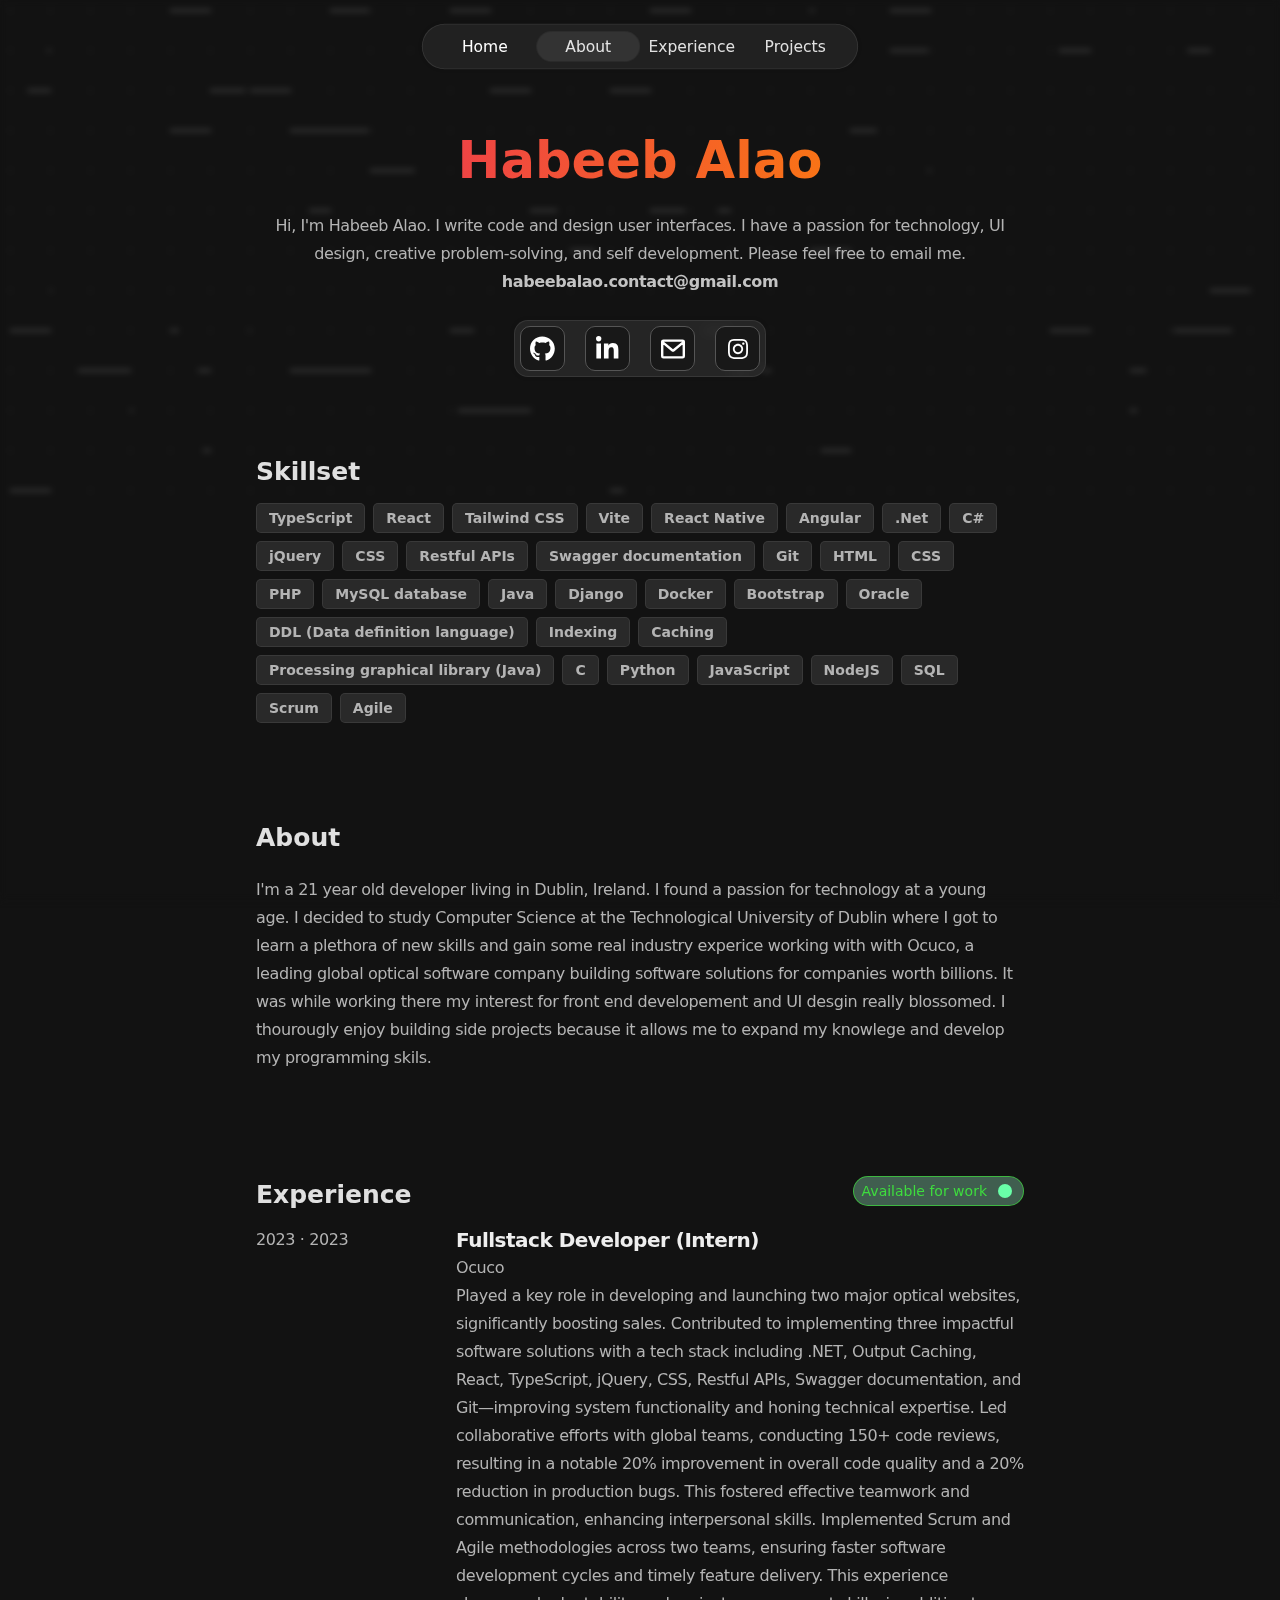
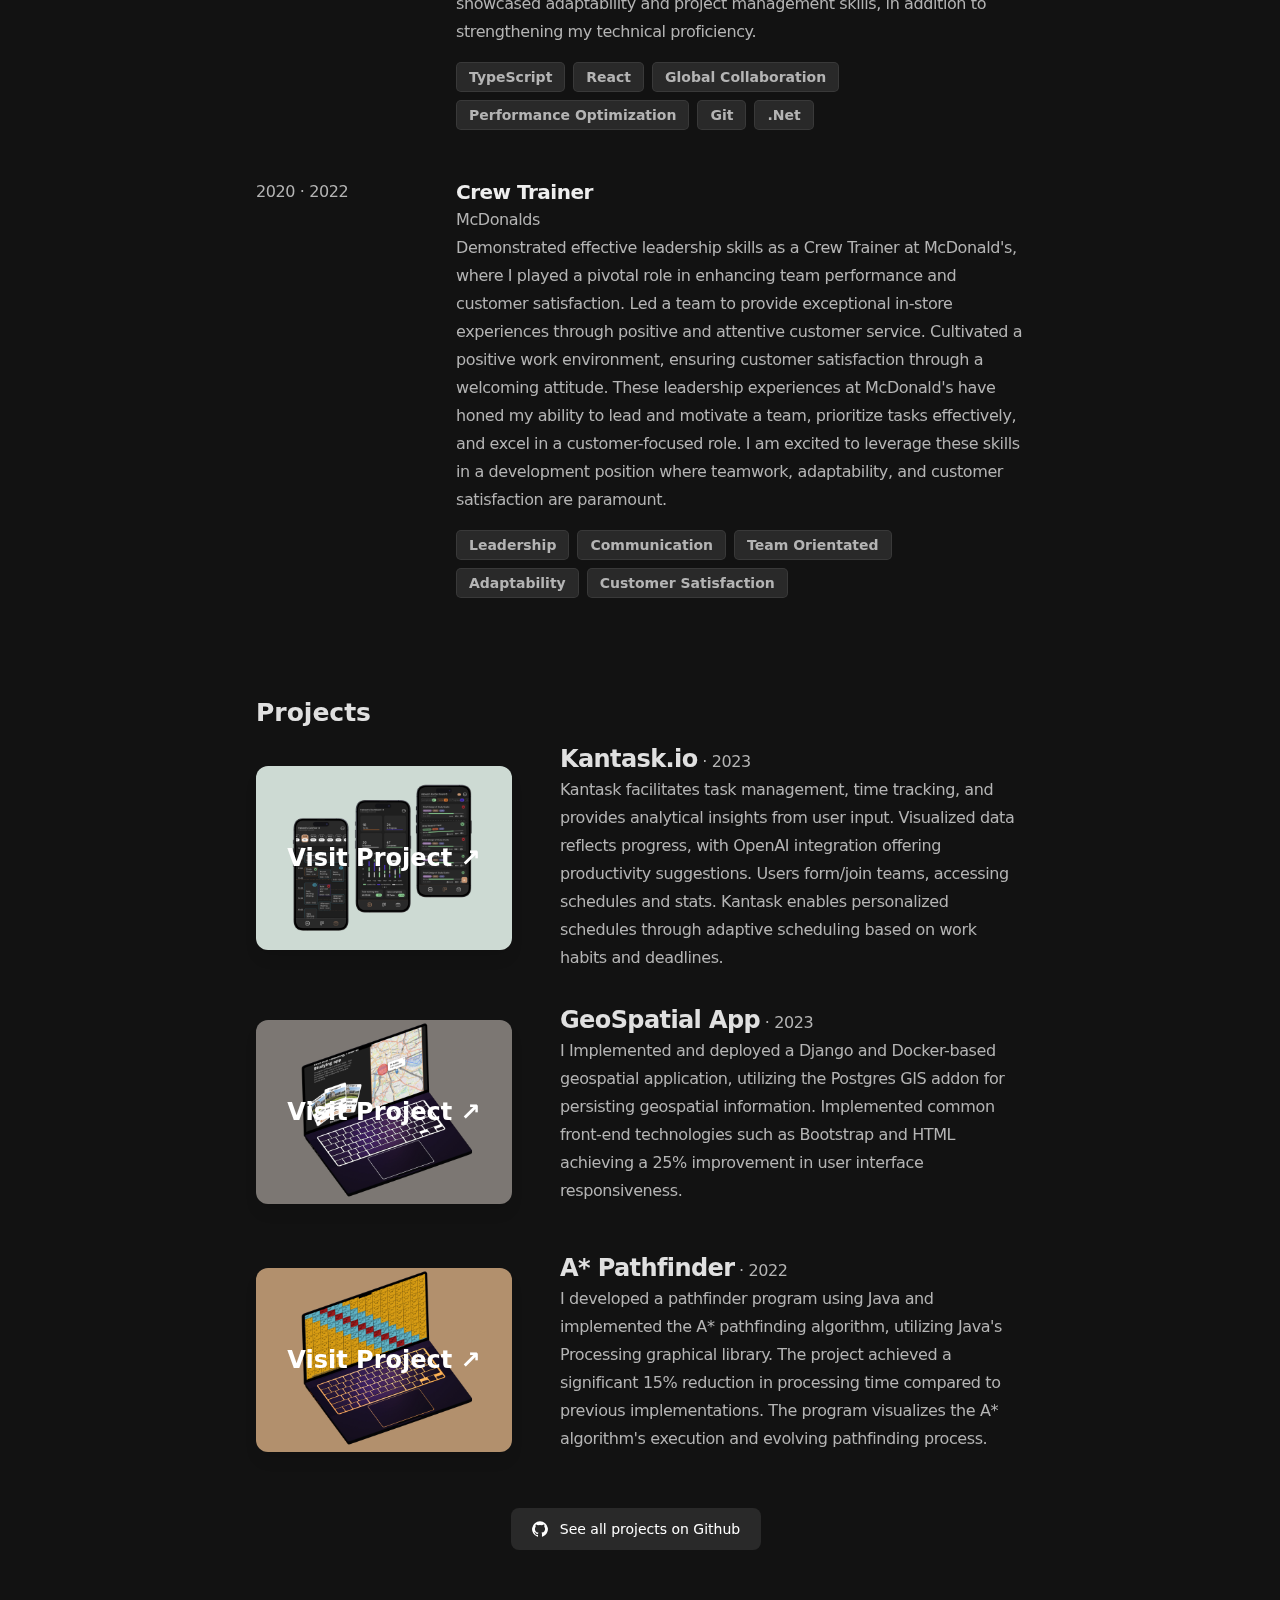
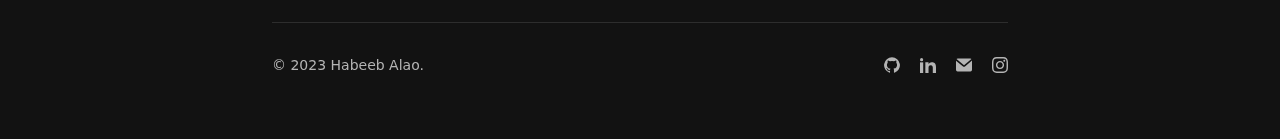
==== commit 9fa1cd63: "Updates" ====
--- a/index.html
+++ b/index.html
@@ -10,7 +10,7 @@
   <link rel="manifest" href="/assets/site-cBxXiAWk.webmanifest">
   <meta name="viewport" content="width=device-width, initial-scale=1.0" />
   <title>Habeeb Alao | Website</title>
-  <script type="module" crossorigin src="/assets/index-uQ5kZLQs.js"></script>
+  <script type="module" crossorigin src="/assets/index-b9_sqnaT.js"></script>
   <link rel="stylesheet" crossorigin href="/assets/index-sbV-hDfm.css">
 </head>
 
